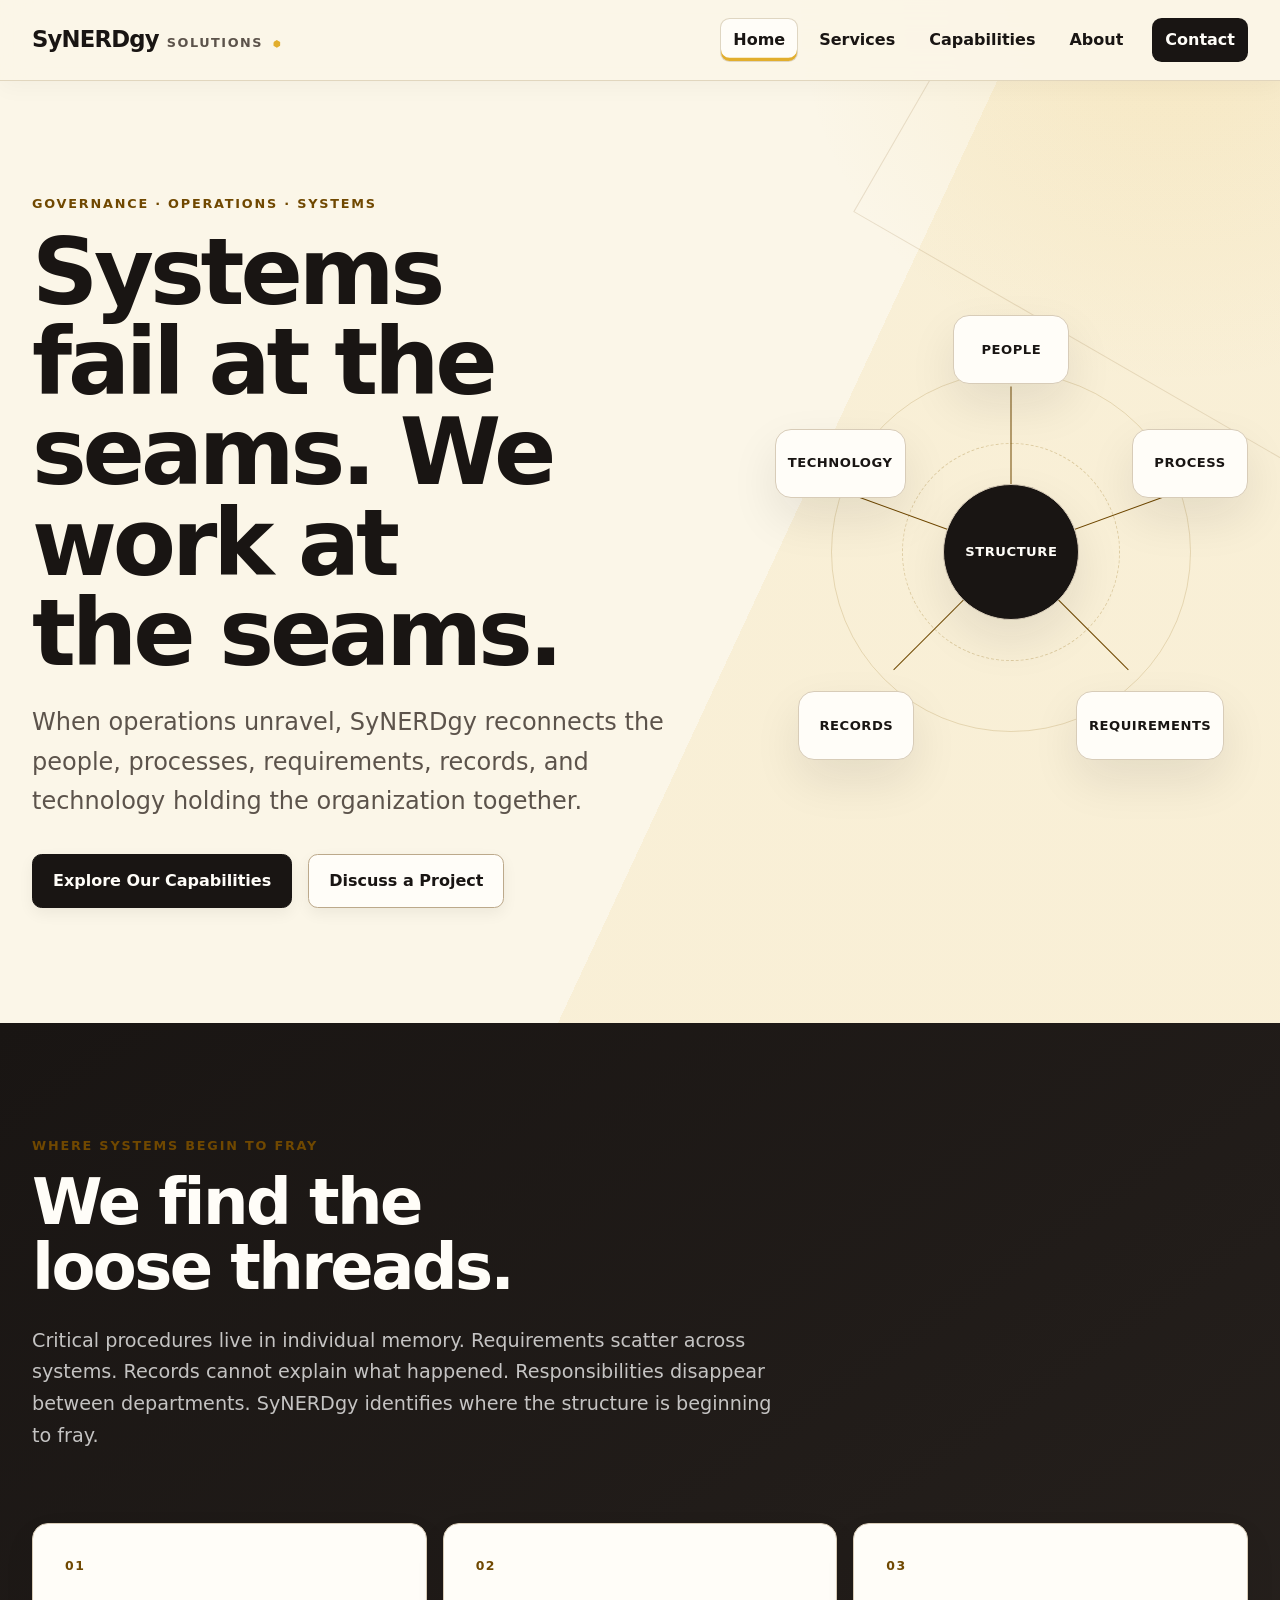
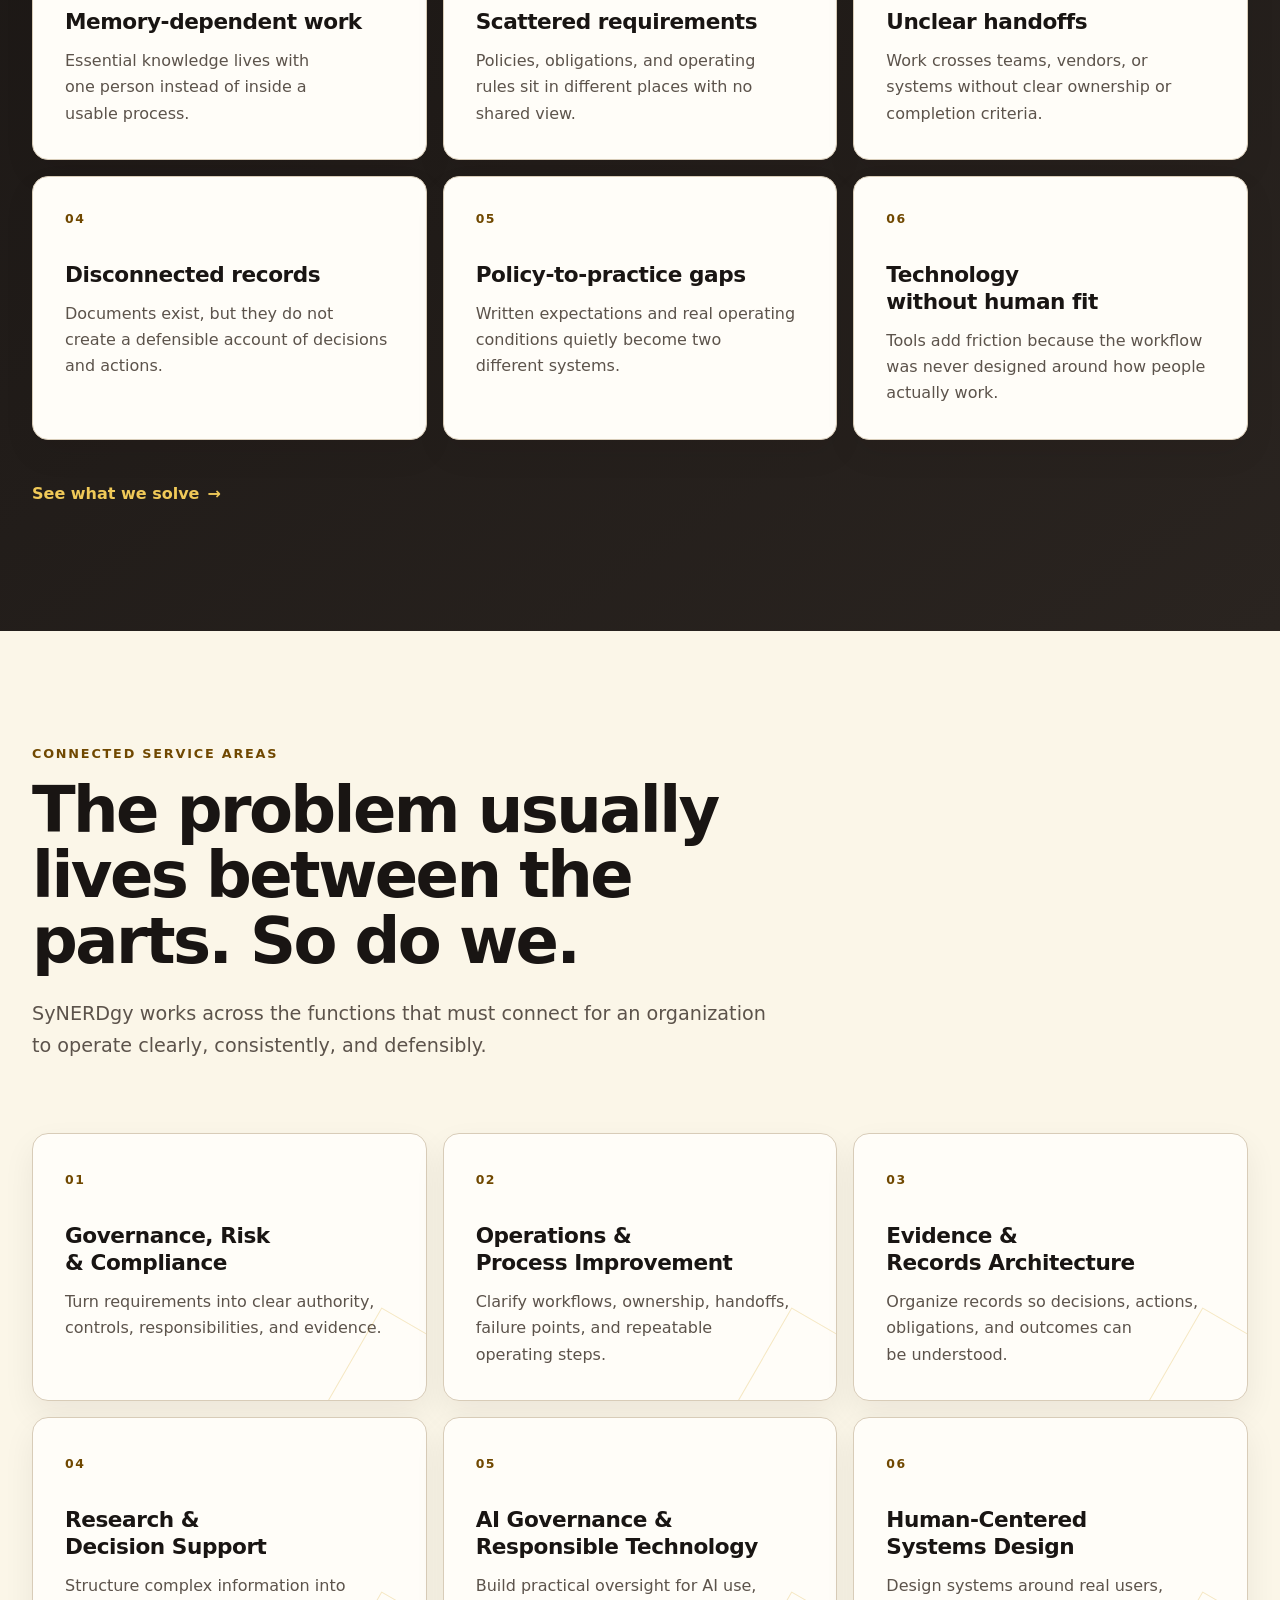
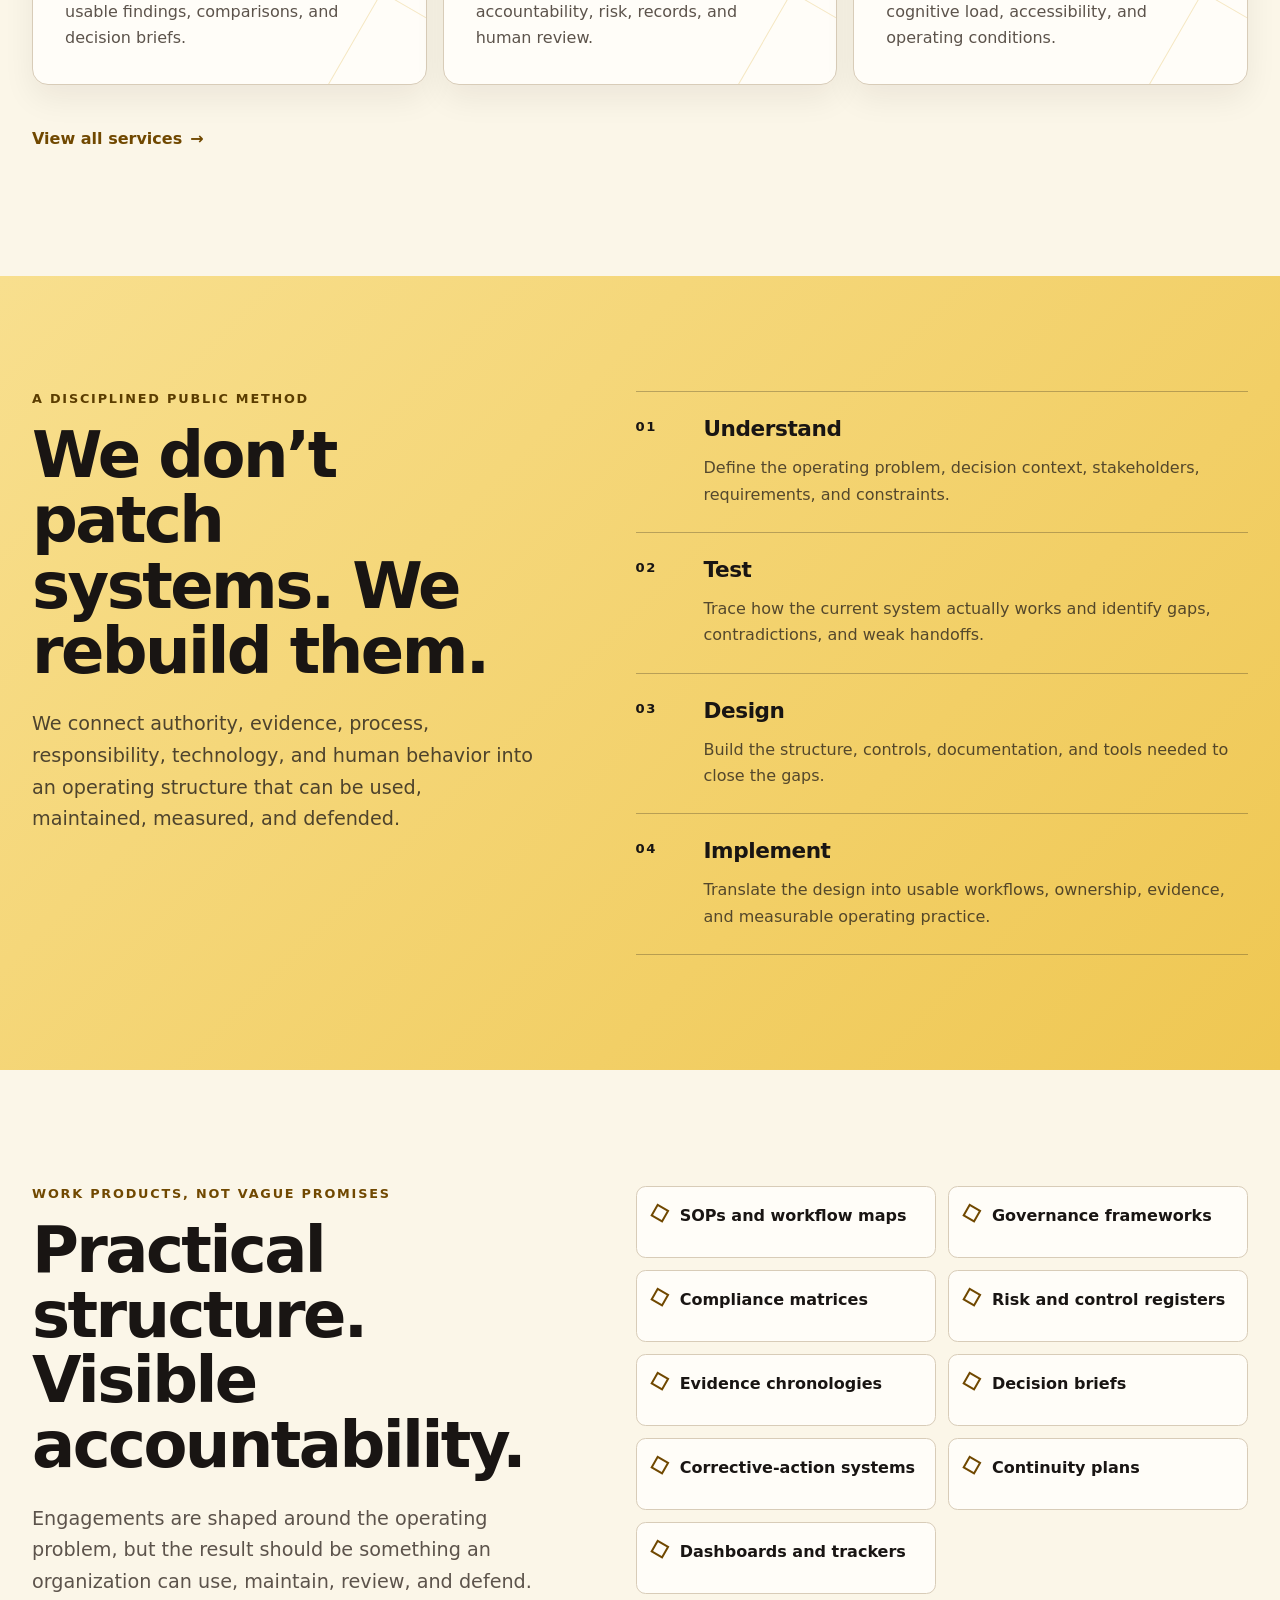
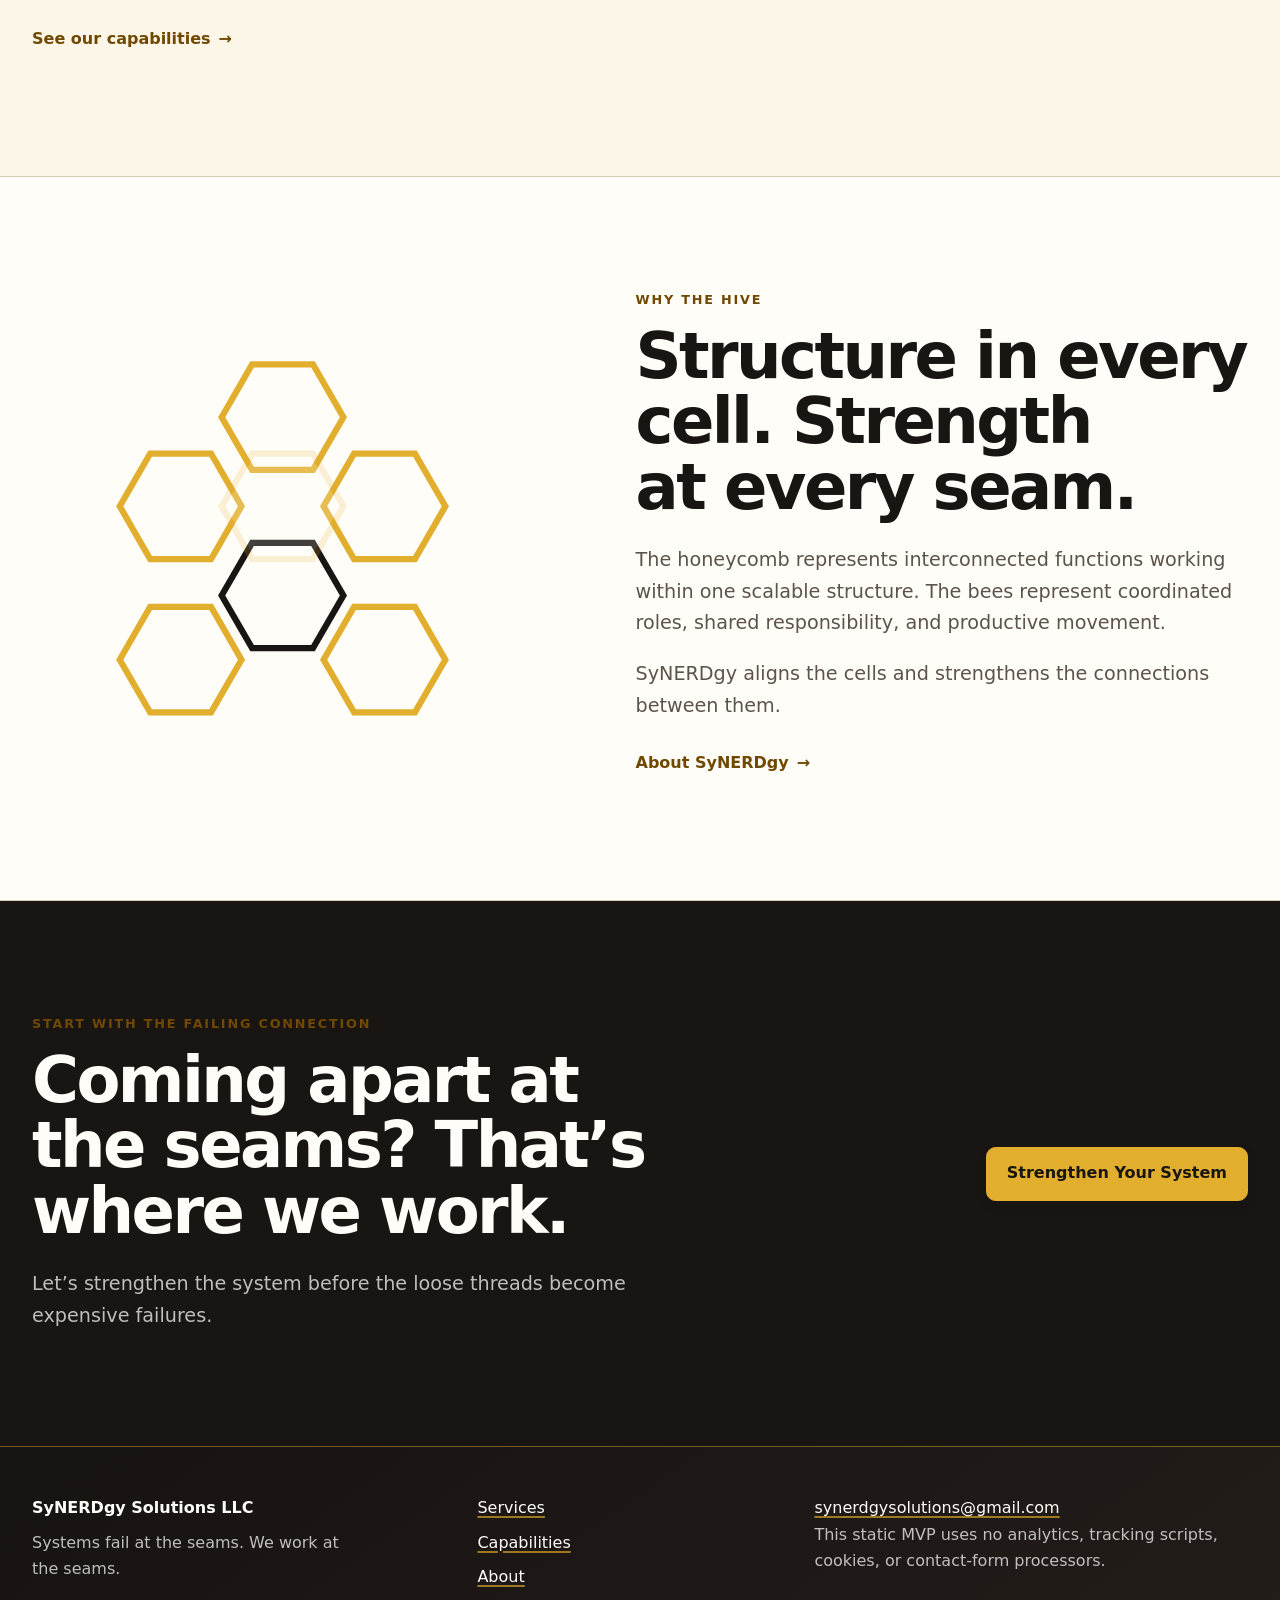
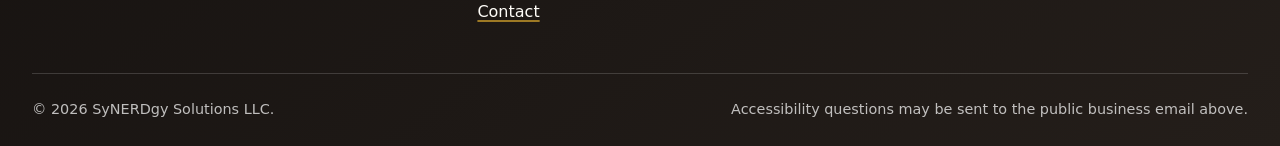
==== index.html @ 992aaa5e "feat: add domain-neutral site metadata" ====
<!doctype html>
<html lang="en">
<head>
  <meta charset="utf-8">
  <meta name="viewport" content="width=device-width, initial-scale=1">
  <meta name="description" content="SyNERDgy Solutions reconnects people, processes, requirements, records, and technology across fragmented operating systems.">
  <title>SyNERDgy Solutions | Systems Support at the Seams</title>
  <meta name="theme-color" content="#11100E">
  <meta name="color-scheme" content="light">
  <meta property="og:type" content="website">
  <meta property="og:site_name" content="SyNERDgy Solutions">
  <meta property="og:title" content="SyNERDgy Solutions | Systems Support at the Seams">
  <meta property="og:description" content="SyNERDgy Solutions reconnects people, processes, requirements, records, and technology across fragmented operating systems.">
  <meta property="og:locale" content="en_US">
  <meta name="twitter:title" content="SyNERDgy Solutions | Systems Support at the Seams">
  <meta name="twitter:description" content="SyNERDgy Solutions reconnects people, processes, requirements, records, and technology across fragmented operating systems.">
  <link rel="icon" href="/assets/images/favicon.svg" type="image/svg+xml">
  <link rel="icon" href="/assets/images/icon-192.png" sizes="192x192" type="image/png">
  <link rel="apple-touch-icon" href="/assets/images/apple-touch-icon.png">
  <link rel="manifest" href="/site.webmanifest">
  <!-- BEGIN SITE URL METADATA -->
  <!-- Run: python3 scripts/configure_site_url.py https://your-domain.example -->
  <!-- END SITE URL METADATA -->
  <script type="application/ld+json" id="organization-schema">
{
  "@context": "https://schema.org",
  "@graph": [
    {
      "@type": "Organization",
      "@id": "#organization",
      "name": "SyNERDgy Solutions",
      "legalName": "SyNERDgy Solutions LLC",
      "description": "A systems and operations consulting firm specializing in operational architecture, governance, workflow engineering, evidence and records, responsible technology, and implementation readiness.",
      "foundingDate": "2025-12-08",
      "email": "mailto:synerdgysolutions@gmail.com",
      "address": {
        "@type": "PostalAddress",
        "addressLocality": "Lexington",
        "addressRegion": "KY",
        "addressCountry": "US"
      },
      "areaServed": [
        {
          "@type": "State",
          "name": "Kentucky"
        },
        {
          "@type": "Country",
          "name": "United States"
        }
      ],
      "knowsAbout": [
        "Governance, risk and compliance",
        "Operations and process improvement",
        "Evidence and records architecture",
        "Research and decision support",
        "AI governance and responsible technology",
        "Human-centered systems design"
      ]
    },
    {
      "@type": "WebSite",
      "@id": "#website",
      "name": "SyNERDgy Solutions",
      "inLanguage": "en-US",
      "publisher": {
        "@id": "#organization"
      }
    }
  ]
}
  </script>
  <link rel="stylesheet" href="/assets/css/styles.css">
  <script src="/assets/js/main.js" defer></script>
</head>
<body>
  <a class="skip-link" href="#main-content">Skip to main content</a>

  <header class="site-header" data-site-header>
    <div class="site-header__inner container">
      <a class="brand" href="/" aria-label="SyNERDgy Solutions home">
        <span class="brand__name">SyNERDgy</span>
        <span class="brand__descriptor">Solutions</span>
      </a>

      <button class="nav-toggle" type="button" aria-expanded="false" aria-controls="primary-navigation" data-nav-toggle>
        <span class="nav-toggle__label">Menu</span>
        <span class="nav-toggle__icon" aria-hidden="true"></span>
      </button>

      <nav class="site-nav" id="primary-navigation" aria-label="Primary" data-site-nav>
        <ul class="site-nav__list">
          <li><a class="site-nav__link" href="/" aria-current="page">Home</a></li>
          <li><a class="site-nav__link" href="/services/">Services</a></li>
          <li><a class="site-nav__link" href="/capabilities/">Capabilities</a></li>
          <li><a class="site-nav__link" href="/about/">About</a></li>
          <li><a class="site-nav__link site-nav__link--contact" href="/contact/">Contact</a></li>
        </ul>
      </nav>
    </div>
  </header>

  <main id="main-content" tabindex="-1">
    <section class="home-hero section" aria-labelledby="home-hero-title">
      <div class="container home-hero__grid">
        <div class="home-hero__content">
          <p class="eyebrow">Governance · Operations · Systems</p>
          <h1 id="home-hero-title">Systems fail at the seams. We work at the seams.</h1>
          <p class="home-hero__lead">When operations unravel, SyNERDgy reconnects the people, processes, requirements, records, and technology holding the organization together.</p>
          <div class="button-row">
            <a class="button button--primary" href="/capabilities/">Explore Our Capabilities</a>
            <a class="button button--secondary" href="/contact/">Discuss a Project</a>
          </div>
        </div>

        <div class="systems-map" aria-hidden="true">
          <span class="systems-map__line systems-map__line--one"></span>
          <span class="systems-map__line systems-map__line--two"></span>
          <span class="systems-map__line systems-map__line--three"></span>
          <span class="systems-map__line systems-map__line--four"></span>
          <span class="systems-map__line systems-map__line--five"></span>
          <span class="systems-map__node systems-map__node--center">Structure</span>
          <span class="systems-map__node systems-map__node--people">People</span>
          <span class="systems-map__node systems-map__node--process">Process</span>
          <span class="systems-map__node systems-map__node--requirements">Requirements</span>
          <span class="systems-map__node systems-map__node--records">Records</span>
          <span class="systems-map__node systems-map__node--technology">Technology</span>
        </div>
      </div>
    </section>

    <section class="section section--ink" aria-labelledby="problem-title">
      <div class="container">
        <div class="section-heading section-heading--light">
          <p class="eyebrow eyebrow--light">Where systems begin to fray</p>
          <h2 id="problem-title">We find the loose threads.</h2>
          <p>Critical procedures live in individual memory. Requirements scatter across systems. Records cannot explain what happened. Responsibilities disappear between departments. SyNERDgy identifies where the structure is beginning to fray.</p>
        </div>

        <div class="problem-grid">
          <article class="problem-card">
            <p class="card-kicker">01</p>
            <h3>Memory-dependent work</h3>
            <p>Essential knowledge lives with one person instead of inside a usable process.</p>
          </article>
          <article class="problem-card">
            <p class="card-kicker">02</p>
            <h3>Scattered requirements</h3>
            <p>Policies, obligations, and operating rules sit in different places with no shared view.</p>
          </article>
          <article class="problem-card">
            <p class="card-kicker">03</p>
            <h3>Unclear handoffs</h3>
            <p>Work crosses teams, vendors, or systems without clear ownership or completion criteria.</p>
          </article>
          <article class="problem-card">
            <p class="card-kicker">04</p>
            <h3>Disconnected records</h3>
            <p>Documents exist, but they do not create a defensible account of decisions and actions.</p>
          </article>
          <article class="problem-card">
            <p class="card-kicker">05</p>
            <h3>Policy-to-practice gaps</h3>
            <p>Written expectations and real operating conditions quietly become two different systems.</p>
          </article>
          <article class="problem-card">
            <p class="card-kicker">06</p>
            <h3>Technology without human fit</h3>
            <p>Tools add friction because the workflow was never designed around how people actually work.</p>
          </article>
        </div>

        <a class="text-link text-link--light" href="/services/">See what we solve <span aria-hidden="true">→</span></a>
      </div>
    </section>

    <section class="section" aria-labelledby="services-title">
      <div class="container">
        <div class="section-heading">
          <p class="eyebrow">Connected service areas</p>
          <h2 id="services-title">The problem usually lives between the parts. So do we.</h2>
          <p>SyNERDgy works across the functions that must connect for an organization to operate clearly, consistently, and defensibly.</p>
        </div>

        <div class="service-grid">
          <article class="service-card">
            <span class="service-card__index" aria-hidden="true">01</span>
            <h3>Governance, Risk &amp; Compliance</h3>
            <p>Turn requirements into clear authority, controls, responsibilities, and evidence.</p>
          </article>
          <article class="service-card">
            <span class="service-card__index" aria-hidden="true">02</span>
            <h3>Operations &amp; Process Improvement</h3>
            <p>Clarify workflows, ownership, handoffs, failure points, and repeatable operating steps.</p>
          </article>
          <article class="service-card">
            <span class="service-card__index" aria-hidden="true">03</span>
            <h3>Evidence &amp; Records Architecture</h3>
            <p>Organize records so decisions, actions, obligations, and outcomes can be understood.</p>
          </article>
          <article class="service-card">
            <span class="service-card__index" aria-hidden="true">04</span>
            <h3>Research &amp; Decision Support</h3>
            <p>Structure complex information into usable findings, comparisons, and decision briefs.</p>
          </article>
          <article class="service-card">
            <span class="service-card__index" aria-hidden="true">05</span>
            <h3>AI Governance &amp; Responsible Technology</h3>
            <p>Build practical oversight for AI use, accountability, risk, records, and human review.</p>
          </article>
          <article class="service-card">
            <span class="service-card__index" aria-hidden="true">06</span>
            <h3>Human-Centered Systems Design</h3>
            <p>Design systems around real users, cognitive load, accessibility, and operating conditions.</p>
          </article>
        </div>

        <a class="text-link" href="/services/">View all services <span aria-hidden="true">→</span></a>
      </div>
    </section>

    <section class="section section--gold" aria-labelledby="method-title">
      <div class="container method-layout">
        <div class="section-heading">
          <p class="eyebrow">A disciplined public method</p>
          <h2 id="method-title">We don’t patch systems. We rebuild them.</h2>
          <p>We connect authority, evidence, process, responsibility, technology, and human behavior into an operating structure that can be used, maintained, measured, and defended.</p>
        </div>

        <ol class="method-steps">
          <li class="method-step">
            <span class="method-step__number">01</span>
            <div>
              <h3>Understand</h3>
              <p>Define the operating problem, decision context, stakeholders, requirements, and constraints.</p>
            </div>
          </li>
          <li class="method-step">
            <span class="method-step__number">02</span>
            <div>
              <h3>Test</h3>
              <p>Trace how the current system actually works and identify gaps, contradictions, and weak handoffs.</p>
            </div>
          </li>
          <li class="method-step">
            <span class="method-step__number">03</span>
            <div>
              <h3>Design</h3>
              <p>Build the structure, controls, documentation, and tools needed to close the gaps.</p>
            </div>
          </li>
          <li class="method-step">
            <span class="method-step__number">04</span>
            <div>
              <h3>Implement</h3>
              <p>Translate the design into usable workflows, ownership, evidence, and measurable operating practice.</p>
            </div>
          </li>
        </ol>
      </div>
    </section>

    <section class="section" aria-labelledby="deliverables-title">
      <div class="container deliverables-layout">
        <div class="section-heading">
          <p class="eyebrow">Work products, not vague promises</p>
          <h2 id="deliverables-title">Practical structure. Visible accountability.</h2>
          <p>Engagements are shaped around the operating problem, but the result should be something an organization can use, maintain, review, and defend.</p>
          <a class="text-link" href="/capabilities/">See our capabilities <span aria-hidden="true">→</span></a>
        </div>

        <ul class="deliverables-list">
          <li>SOPs and workflow maps</li>
          <li>Governance frameworks</li>
          <li>Compliance matrices</li>
          <li>Risk and control registers</li>
          <li>Evidence chronologies</li>
          <li>Decision briefs</li>
          <li>Corrective-action systems</li>
          <li>Continuity plans</li>
          <li>Dashboards and trackers</li>
        </ul>
      </div>
    </section>

    <section class="section section--surface" aria-labelledby="hive-title">
      <div class="container brand-story">
        <div class="hive-mark" aria-hidden="true">
          <span class="hive-mark__cell hive-mark__cell--one"></span>
          <span class="hive-mark__cell hive-mark__cell--two"></span>
          <span class="hive-mark__cell hive-mark__cell--three"></span>
          <span class="hive-mark__cell hive-mark__cell--four"></span>
          <span class="hive-mark__cell hive-mark__cell--five"></span>
          <span class="hive-mark__cell hive-mark__cell--six"></span>
          <span class="hive-mark__cell hive-mark__cell--seven"></span>
        </div>
        <div class="section-heading">
          <p class="eyebrow">Why the hive</p>
          <h2 id="hive-title">Structure in every cell. Strength at every seam.</h2>
          <p>The honeycomb represents interconnected functions working within one scalable structure. The bees represent coordinated roles, shared responsibility, and productive movement.</p>
          <p>SyNERDgy aligns the cells and strengthens the connections between them.</p>
          <a class="text-link" href="/about/">About SyNERDgy <span aria-hidden="true">→</span></a>
        </div>
      </div>
    </section>

    <section class="section final-cta" aria-labelledby="contact-title">
      <div class="container final-cta__inner">
        <div>
          <p class="eyebrow eyebrow--light">Start with the failing connection</p>
          <h2 id="contact-title">Coming apart at the seams? That’s where we work.</h2>
          <p>Let’s strengthen the system before the loose threads become expensive failures.</p>
        </div>
        <a class="button button--gold" href="/contact/">Strengthen Your System</a>
      </div>
    </section>
  </main>

  <footer class="site-footer">
    <div class="container site-footer__grid">
      <div>
        <p class="site-footer__brand">SyNERDgy Solutions LLC</p>
        <p class="site-footer__tagline">Systems fail at the seams. We work at the seams.</p>
      </div>
      <nav aria-label="Footer">
        <ul class="footer-nav">
          <li><a href="/services/">Services</a></li>
          <li><a href="/capabilities/">Capabilities</a></li>
          <li><a href="/about/">About</a></li>
          <li><a href="/contact/">Contact</a></li>
        </ul>
      </nav>
      <div class="site-footer__contact">
        <a href="mailto:synerdgysolutions@gmail.com">synerdgysolutions@gmail.com</a>
        <p>This static MVP uses no analytics, tracking scripts, cookies, or contact-form processors.</p>
      </div>
    </div>
    <div class="container site-footer__bottom">
      <p>&copy; <span data-current-year>2026</span> SyNERDgy Solutions LLC.</p>
      <p>Accessibility questions may be sent to the public business email above.</p>
    </div>
  </footer>
</body>
</html>
---- assets/css/styles.css ----
/* Core visual system for the SyNERDgy Solutions MVP. */

:root {
  color-scheme: light;

  /* Brand colors */
  --color-ink: #191513;
  --color-ink-soft: #2a2420;
  --color-cream: #fbf6e8;
  --color-cream-deep: #f3ead5;
  --color-gold: #e2ae2d;
  --color-gold-strong: #c98b00;
  --color-gold-dark: #704800;
  --color-gold-soft: #f8df8e;
  --color-surface: #fffdf8;
  --color-surface-muted: #f7f0e1;
  --color-muted: #5c534b;
  --color-border: #d8ccb8;
  --color-border-strong: #bca98b;
  --color-focus: #5b3700;
  --color-success: #24613a;
  --color-danger: #8f2d25;

  /* Typography */
  --font-sans: Inter, ui-sans-serif, system-ui, -apple-system, BlinkMacSystemFont, "Segoe UI", sans-serif;
  --font-size-xs: 0.8rem;
  --font-size-sm: 0.925rem;
  --font-size-base: 1rem;
  --font-size-md: 1.125rem;
  --font-size-lg: 1.375rem;
  --font-size-xl: 1.75rem;
  --font-size-2xl: clamp(2rem, 5vw, 3.75rem);
  --font-size-3xl: clamp(2.65rem, 7.8vw, 5.75rem);
  --line-height-tight: 1.02;
  --line-height-body: 1.65;

  /* Layout */
  --content-width: 76rem;
  --measure: 44rem;
  --section-space: clamp(4.5rem, 9vw, 8rem);
  --header-height: 5rem;

  /* Spacing */
  --space-1: 0.25rem;
  --space-2: 0.5rem;
  --space-3: 0.75rem;
  --space-4: 1rem;
  --space-5: 1.5rem;
  --space-6: 2rem;
  --space-7: 3rem;
  --space-8: 4.5rem;
  --space-9: 6rem;
  --space-10: 8rem;

  /* Shape and depth */
  --radius-xs: 0.35rem;
  --radius-sm: 0.6rem;
  --radius-md: 1rem;
  --radius-lg: 1.4rem;
  --radius-pill: 999px;
  --shadow-card: 0 0.85rem 2rem rgb(25 21 19 / 0.065);
  --shadow-soft: 0 1.25rem 3rem rgb(25 21 19 / 0.09);
  --shadow-lift: 0 1.5rem 3.5rem rgb(25 21 19 / 0.14);

  /* Interaction */
  --transition-fast: 160ms ease;
  --transition-standard: 240ms ease;
}

*,
*::before,
*::after {
  box-sizing: border-box;
}

html {
  scroll-behavior: smooth;
  scroll-padding-top: calc(var(--header-height) + 1rem);
  text-size-adjust: 100%;
}

body {
  margin: 0;
  min-height: 100vh;
  background:
    radial-gradient(circle at 92% 0%, rgb(226 174 45 / 0.12), transparent 24rem),
    var(--color-cream);
  color: var(--color-ink);
  font-family: var(--font-sans);
  font-size: var(--font-size-base);
  font-synthesis: none;
  line-height: var(--line-height-body);
  text-rendering: optimizeLegibility;
  -webkit-font-smoothing: antialiased;
}

img,
picture,
svg {
  display: block;
  max-width: 100%;
}

button,
a {
  font: inherit;
}

a {
  color: inherit;
  text-decoration-thickness: 0.1em;
  text-underline-offset: 0.2em;
}

a:hover {
  text-decoration-thickness: 0.15em;
}

:focus-visible {
  outline: 0.2rem solid var(--color-focus);
  outline-offset: 0.2rem;
}

h1,
h2,
h3,
p {
  margin-top: 0;
}

h1 {
  max-width: 17ch;
  margin-bottom: var(--space-5);
  font-size: var(--font-size-3xl);
  font-weight: 820;
  line-height: 0.98;
  letter-spacing: -0.045em;
}

.container {
  width: min(100% - 2rem, var(--content-width));
  margin-inline: auto;
}

.content-measure {
  max-width: var(--measure);
  margin-inline: auto;
}

.section {
  padding-block: var(--section-space);
}

.skip-link {
  position: fixed;
  top: var(--space-3);
  left: var(--space-3);
  z-index: 1000;
  padding: var(--space-3) var(--space-4);
  transform: translateY(-200%);
  border-radius: var(--radius-sm);
  background: var(--color-ink);
  color: var(--color-surface);
}

.skip-link:focus {
  transform: translateY(0);
}

.site-header {
  position: sticky;
  top: 0;
  z-index: 100;
  border-bottom: 1px solid rgb(112 72 0 / 0.18);
  background: rgb(251 246 232 / 0.92);
  box-shadow: 0 0.35rem 1.4rem rgb(25 21 19 / 0.035);
  backdrop-filter: blur(0.9rem);
}

.site-header__inner {
  display: flex;
  min-height: var(--header-height);
  align-items: center;
  justify-content: space-between;
  gap: var(--space-5);
}

.brand {
  display: inline-flex;
  align-items: baseline;
  gap: var(--space-2);
  text-decoration: none;
}

.brand__name {
  font-size: 1.35rem;
  font-weight: 800;
  letter-spacing: -0.035em;
}

.brand__descriptor {
  color: var(--color-muted);
  font-size: 0.82rem;
  font-weight: 700;
  letter-spacing: 0.12em;
  text-transform: uppercase;
}

.nav-toggle {
  display: none;
  min-width: 5.5rem;
  align-items: center;
  justify-content: center;
  gap: var(--space-3);
  padding: 0.7rem 0.9rem;
  border: 1px solid var(--color-ink);
  border-radius: var(--radius-sm);
  background: transparent;
  color: var(--color-ink);
  cursor: pointer;
}

.nav-toggle__icon,
.nav-toggle__icon::before,
.nav-toggle__icon::after {
  width: 1.25rem;
  height: 0.12rem;
  border-radius: 99px;
  background: currentColor;
}

.nav-toggle__icon {
  position: relative;
}

.nav-toggle__icon::before,
.nav-toggle__icon::after {
  position: absolute;
  left: 0;
  content: "";
}

.nav-toggle__icon::before {
  top: -0.4rem;
}

.nav-toggle__icon::after {
  top: 0.4rem;
}

.site-nav__list,
.footer-nav {
  display: flex;
  align-items: center;
  gap: var(--space-2);
  margin: 0;
  padding: 0;
  list-style: none;
}

.site-nav__link {
  display: inline-flex;
  min-height: 2.75rem;
  align-items: center;
  padding-inline: var(--space-3);
  border-radius: var(--radius-sm);
  font-weight: 700;
  text-decoration: none;
}

.site-nav__link:hover,
.site-nav__link[aria-current="page"] {
  background: var(--color-surface);
}

.site-nav__link[aria-current="page"] {
  box-shadow: inset 0 -0.2rem 0 var(--color-gold);
}

.site-nav__link--contact {
  margin-left: var(--space-2);
  background: var(--color-ink);
  color: var(--color-surface);
}

.site-nav__link--contact:hover,
.site-nav__link--contact[aria-current="page"] {
  background: var(--color-gold-dark);
  color: var(--color-surface);
}

.page-intro {
  min-height: 62vh;
  display: grid;
  align-items: center;
}

.eyebrow {
  margin-bottom: var(--space-4);
  color: var(--color-gold-dark);
  font-size: 0.8rem;
  font-weight: 800;
  letter-spacing: 0.14em;
  text-transform: uppercase;
}

.page-intro__lead {
  max-width: 58ch;
  margin-bottom: var(--space-6);
  color: var(--color-muted);
  font-size: clamp(1.15rem, 2.5vw, 1.45rem);
}

.shell-note {
  padding: var(--space-5);
  border: 1px solid var(--color-border);
  border-left: 0.35rem solid var(--color-gold);
  border-radius: var(--radius-md);
  background: var(--color-surface);
  box-shadow: var(--shadow-soft);
}

.shell-note p {
  margin: 0;
}

.button-row {
  display: flex;
  flex-wrap: wrap;
  gap: var(--space-4);
}

.button {
  display: inline-flex;
  min-height: 3rem;
  align-items: center;
  justify-content: center;
  padding: 0.75rem 1.1rem;
  border: 1px solid var(--color-ink);
  border-radius: var(--radius-sm);
  font-weight: 800;
  text-decoration: none;
}

.button--primary {
  background: var(--color-ink);
  color: var(--color-surface);
}

.button--secondary {
  background: transparent;
}

.site-footer {
  border-top: 1px solid var(--color-border);
  background: var(--color-ink);
  color: var(--color-surface);
}

.site-footer__grid {
  display: grid;
  grid-template-columns: 1.1fr 0.8fr 1.2fr;
  gap: var(--space-7);
  padding-block: var(--space-7);
}

.site-footer__brand {
  margin-bottom: var(--space-2);
  font-weight: 800;
}

.site-footer__tagline,
.site-footer__contact p {
  color: rgb(255 255 255 / 0.72);
}

.footer-nav {
  align-items: flex-start;
  flex-direction: column;
}

.site-footer__bottom {
  display: flex;
  justify-content: space-between;
  gap: var(--space-5);
  padding-block: var(--space-5);
  border-top: 1px solid rgb(255 255 255 / 0.16);
  color: rgb(255 255 255 / 0.72);
  font-size: 0.9rem;
}

.site-footer__bottom p {
  margin: 0;
}

@media (max-width: 52rem) {
  .site-header__inner {
    flex-wrap: wrap;
  }

  html:not(.js) .site-nav {
    flex-basis: 100%;
    padding-bottom: var(--space-4);
  }

  .js .nav-toggle {
    display: inline-flex;
  }

  .js .site-nav {
    position: absolute;
    top: calc(100% + 1px);
    right: 0;
    left: 0;
    display: none;
    padding: var(--space-4) 1rem var(--space-5);
    border-bottom: 1px solid var(--color-border);
    background: var(--color-cream);
  }

  .js .site-nav[data-open="true"] {
    display: block;
  }

  .site-nav__list {
    align-items: stretch;
    flex-direction: column;
  }

  .site-nav__link,
  .site-nav__link--contact {
    width: 100%;
    margin-left: 0;
    justify-content: center;
  }

  .site-footer__grid {
    grid-template-columns: 1fr;
  }

  .site-footer__bottom {
    align-items: flex-start;
    flex-direction: column;
  }
}

@media (prefers-reduced-motion: reduce) {
  *,
  *::before,
  *::after {
    scroll-behavior: auto !important;
    transition-duration: 0.01ms !important;
    animation-duration: 0.01ms !important;
    animation-iteration-count: 1 !important;
  }
}

@media print {
  .site-header,
  .site-footer,
  .skip-link,
  .shell-note {
    display: none;
  }

  body {
    background: #fff;
    color: #000;
  }
}

/* Phase Three: full homepage narrative and component system. */

h2 {
  max-width: 20ch;
  margin-bottom: var(--space-5);
  font-size: clamp(2rem, 5vw, 4rem);
  line-height: 1.02;
  letter-spacing: -0.04em;
}

h3 {
  margin-bottom: var(--space-3);
  font-size: clamp(1.15rem, 2vw, 1.35rem);
  line-height: 1.25;
  letter-spacing: -0.02em;
}

.section--ink {
  background: var(--color-ink);
  color: var(--color-surface);
}

.section--gold {
  background: #f0c958;
}

.section--surface {
  border-block: 1px solid var(--color-border);
  background: var(--color-surface);
}

.section-heading {
  max-width: 48rem;
  margin-bottom: clamp(2.5rem, 7vw, 4.5rem);
}

.section-heading > :last-child {
  margin-bottom: 0;
}

.section-heading > p:not(.eyebrow) {
  max-width: 62ch;
  color: var(--color-muted);
  font-size: clamp(1.05rem, 2vw, 1.2rem);
}

.section-heading--light > p:not(.eyebrow) {
  color: rgb(255 255 255 / 0.74);
}

.eyebrow--light {
  color: #f0c958;
}

.home-hero {
  display: grid;
  min-height: calc(100vh - 5rem);
  align-items: center;
  overflow: hidden;
}

.home-hero__grid {
  display: grid;
  grid-template-columns: minmax(0, 1.15fr) minmax(20rem, 0.85fr);
  align-items: center;
  gap: clamp(3rem, 8vw, 7rem);
}

.home-hero__content {
  position: relative;
  z-index: 2;
}

.home-hero h1 {
  max-width: 13ch;
}

.home-hero__lead {
  max-width: 59ch;
  margin-bottom: var(--space-6);
  color: var(--color-muted);
  font-size: clamp(1.15rem, 2.3vw, 1.5rem);
}

.button {
  transition: transform 160ms ease, background-color 160ms ease, color 160ms ease;
}

.button:hover {
  transform: translateY(-0.12rem);
}

.button--primary:hover {
  background: var(--color-gold-dark);
}

.button--secondary:hover {
  background: var(--color-surface);
}

.button--gold {
  border-color: #f0c958;
  background: #f0c958;
  color: var(--color-ink);
}

.button--gold:hover {
  border-color: var(--color-surface);
  background: var(--color-surface);
}

.systems-map {
  position: relative;
  width: min(100%, 31rem);
  aspect-ratio: 1;
  margin-inline: auto;
}

.systems-map::before {
  position: absolute;
  inset: 12%;
  border: 1px solid rgb(138 98 0 / 0.18);
  border-radius: 50%;
  content: "";
}

.systems-map::after {
  position: absolute;
  inset: 27%;
  border: 1px dashed rgb(138 98 0 / 0.25);
  border-radius: 50%;
  content: "";
}

.systems-map__node {
  position: absolute;
  z-index: 2;
  display: grid;
  min-width: 7.25rem;
  min-height: 4.3rem;
  place-items: center;
  padding: var(--space-3);
  border: 1px solid var(--color-border);
  border-radius: var(--radius-md);
  background: var(--color-surface);
  box-shadow: var(--shadow-soft);
  font-size: 0.82rem;
  font-weight: 800;
  letter-spacing: 0.04em;
  text-align: center;
  text-transform: uppercase;
}

.systems-map__node--center {
  top: 50%;
  left: 50%;
  min-width: 8.5rem;
  min-height: 8.5rem;
  transform: translate(-50%, -50%);
  border-radius: 50%;
  background: var(--color-ink);
  color: var(--color-surface);
}

.systems-map__node--people {
  top: 0;
  left: 50%;
  transform: translateX(-50%);
}

.systems-map__node--process {
  top: 24%;
  right: 0;
}

.systems-map__node--requirements {
  right: 5%;
  bottom: 6%;
}

.systems-map__node--records {
  bottom: 6%;
  left: 5%;
}

.systems-map__node--technology {
  top: 24%;
  left: 0;
}

.systems-map__line {
  position: absolute;
  z-index: 1;
  top: 50%;
  left: 50%;
  width: 35%;
  height: 1px;
  transform-origin: left center;
  background: var(--color-gold-dark);
}

.systems-map__line--one {
  transform: rotate(-90deg);
}

.systems-map__line--two {
  transform: rotate(-20deg);
}

.systems-map__line--three {
  transform: rotate(45deg);
}

.systems-map__line--four {
  transform: rotate(135deg);
}

.systems-map__line--five {
  transform: rotate(200deg);
}

.problem-grid,
.service-grid {
  display: grid;
  grid-template-columns: repeat(3, minmax(0, 1fr));
  gap: var(--space-4);
  margin-bottom: var(--space-6);
}

.problem-card,
.service-card {
  min-height: 100%;
  padding: clamp(1.4rem, 3vw, 2rem);
  border-radius: var(--radius-md);
}

.problem-card {
  border: 1px solid rgb(255 255 255 / 0.18);
  background: rgb(255 255 255 / 0.055);
}

.problem-card p:last-child {
  margin-bottom: 0;
  color: rgb(255 255 255 / 0.72);
}

.card-kicker {
  margin-bottom: var(--space-6);
  color: #f0c958;
  font-size: 0.78rem;
  font-weight: 800;
  letter-spacing: 0.12em;
}

.service-card {
  position: relative;
  overflow: hidden;
  border: 1px solid var(--color-border);
  background: var(--color-surface);
  box-shadow: 0 0.65rem 1.8rem rgb(31 26 23 / 0.055);
}

.service-card::after {
  position: absolute;
  right: -2rem;
  bottom: -2.5rem;
  width: 7rem;
  aspect-ratio: 1;
  transform: rotate(30deg);
  border: 1px solid rgb(214 162 30 / 0.25);
  content: "";
}

.service-card__index {
  display: inline-block;
  margin-bottom: var(--space-6);
  color: var(--color-gold-dark);
  font-size: 0.78rem;
  font-weight: 800;
  letter-spacing: 0.12em;
}

.service-card p {
  margin-bottom: 0;
  color: var(--color-muted);
}

.text-link {
  display: inline-flex;
  align-items: center;
  gap: var(--space-2);
  color: var(--color-gold-dark);
  font-weight: 800;
  text-decoration: none;
}

.text-link:hover {
  text-decoration: underline;
}

.text-link--light {
  color: #f0c958;
}

.method-layout,
.deliverables-layout,
.brand-story,
.final-cta__inner {
  display: grid;
  grid-template-columns: minmax(0, 0.9fr) minmax(0, 1.1fr);
  align-items: start;
  gap: clamp(3rem, 8vw, 7rem);
}

.method-layout .section-heading,
.deliverables-layout .section-heading,
.brand-story .section-heading {
  margin-bottom: 0;
}

.section--gold .eyebrow {
  color: #5b3d00;
}

.section--gold .section-heading > p:not(.eyebrow) {
  color: rgb(31 26 23 / 0.78);
}

.method-steps {
  margin: 0;
  padding: 0;
  list-style: none;
}

.method-step {
  display: grid;
  grid-template-columns: 3.25rem 1fr;
  gap: var(--space-4);
  padding-block: var(--space-5);
  border-top: 1px solid rgb(31 26 23 / 0.28);
}

.method-step:last-child {
  border-bottom: 1px solid rgb(31 26 23 / 0.28);
}

.method-step__number {
  font-size: 0.82rem;
  font-weight: 900;
  letter-spacing: 0.12em;
}

.method-step p {
  margin-bottom: 0;
  color: rgb(31 26 23 / 0.75);
}

.deliverables-list {
  display: grid;
  grid-template-columns: repeat(2, minmax(0, 1fr));
  gap: var(--space-3);
  margin: 0;
  padding: 0;
  list-style: none;
}

.deliverables-list li {
  position: relative;
  min-height: 4.5rem;
  padding: 1rem 1rem 1rem 2.7rem;
  border: 1px solid var(--color-border);
  border-radius: var(--radius-sm);
  background: var(--color-surface);
  font-weight: 750;
}

.deliverables-list li::before {
  position: absolute;
  top: 1.2rem;
  left: 1rem;
  width: 0.85rem;
  aspect-ratio: 1;
  transform: rotate(30deg);
  border: 0.16rem solid var(--color-gold-dark);
  content: "";
}

.brand-story {
  align-items: center;
}

.hive-mark {
  position: relative;
  width: min(100%, 26rem);
  aspect-ratio: 1.12;
  margin-inline: auto;
}

.hive-mark__cell {
  position: absolute;
  width: 31%;
  aspect-ratio: 1;
  background: var(--color-gold);
  clip-path: polygon(25% 6.7%, 75% 6.7%, 100% 50%, 75% 93.3%, 25% 93.3%, 0 50%);
}

.hive-mark__cell::after {
  position: absolute;
  inset: 0.45rem;
  background: var(--color-surface);
  clip-path: inherit;
  content: "";
}

.hive-mark__cell--one {
  top: 0;
  left: 34.5%;
}

.hive-mark__cell--two {
  top: 24%;
  left: 10%;
}

.hive-mark__cell--three {
  top: 24%;
  right: 10%;
}

.hive-mark__cell--four {
  top: 48%;
  left: 34.5%;
  background: var(--color-ink);
}

.hive-mark__cell--five {
  bottom: 0;
  left: 10%;
}

.hive-mark__cell--six {
  right: 10%;
  bottom: 0;
}

.hive-mark__cell--seven {
  top: 24%;
  left: 34.5%;
  opacity: 0.18;
}

.final-cta {
  background: var(--color-ink);
  color: var(--color-surface);
}

.final-cta__inner {
  grid-template-columns: minmax(0, 1fr) auto;
  align-items: center;
}

.final-cta h2 {
  max-width: 18ch;
}

.final-cta p:not(.eyebrow) {
  max-width: 56ch;
  margin-bottom: 0;
  color: rgb(255 255 255 / 0.72);
  font-size: clamp(1.05rem, 2vw, 1.2rem);
}

@media (max-width: 64rem) {
  .home-hero__grid {
    grid-template-columns: 1fr;
  }

  .systems-map {
    width: min(100%, 26rem);
  }

  .problem-grid,
  .service-grid {
    grid-template-columns: repeat(2, minmax(0, 1fr));
  }
}

@media (max-width: 52rem) {
  .home-hero {
    min-height: auto;
  }

  .home-hero__grid,
  .method-layout,
  .deliverables-layout,
  .brand-story,
  .final-cta__inner {
    grid-template-columns: 1fr;
  }

  .systems-map {
    display: none;
  }

  .final-cta__inner {
    justify-items: start;
  }
}

@media (max-width: 38rem) {
  .problem-grid,
  .service-grid,
  .deliverables-list {
    grid-template-columns: 1fr;
  }

  .home-hero h1 {
    font-size: clamp(2.45rem, 13vw, 4rem);
  }

  .button-row,
  .button {
    width: 100%;
  }
}

@media print {
  .systems-map,
  .hive-mark,
  .final-cta .button {
    display: none;
  }

  .section--ink,
  .section--gold,
  .final-cta {
    background: #fff;
    color: #000;
  }
}

/* Phase Four: supporting pages. */

.page-intro--split {
  min-height: auto;
  padding-block: clamp(4.5rem, 10vw, 8rem);
}

.page-intro__grid {
  display: grid;
  grid-template-columns: minmax(0, 1.2fr) minmax(18rem, 0.8fr);
  align-items: center;
  gap: clamp(3rem, 8vw, 7rem);
}

.page-index,
.capability-summary,
.about-profile-card {
  padding: clamp(1.5rem, 4vw, 2.25rem);
  border: 1px solid var(--color-border);
  border-radius: var(--radius-md);
  background: var(--color-surface);
  box-shadow: var(--shadow-soft);
}

.page-index__label,
.capability-summary__label,
.about-profile-card__label {
  margin-bottom: var(--space-5);
  color: var(--color-gold-dark);
  font-size: 0.78rem;
  font-weight: 800;
  letter-spacing: 0.12em;
  text-transform: uppercase;
}

.page-index__list {
  margin: 0;
  padding: 0;
  list-style: none;
  counter-reset: service-index;
}

.page-index__list li {
  counter-increment: service-index;
}

.page-index__list a {
  display: grid;
  grid-template-columns: 2.2rem 1fr;
  gap: var(--space-3);
  padding-block: 0.8rem;
  border-top: 1px solid var(--color-border);
  font-weight: 750;
  line-height: 1.35;
  text-decoration: none;
}

.page-index__list a::before {
  color: var(--color-gold-dark);
  content: counter(service-index, decimal-leading-zero);
  font-size: 0.76rem;
  letter-spacing: 0.08em;
}

.page-index__list a:hover {
  color: var(--color-gold-dark);
}

.service-framing,
.about-purpose {
  display: grid;
  grid-template-columns: minmax(0, 1.15fr) minmax(18rem, 0.85fr);
  align-items: start;
  gap: clamp(3rem, 8vw, 7rem);
}

.service-framing .section-heading,
.about-purpose .section-heading {
  margin-bottom: 0;
}

.service-framing__copy,
.about-purpose__copy {
  padding-top: 2.2rem;
  color: rgb(255 255 255 / 0.76);
  font-size: clamp(1.05rem, 2vw, 1.22rem);
}

.service-framing__copy > :last-child,
.about-purpose__copy > :last-child {
  margin-bottom: 0;
}

.service-detail-section {
  scroll-margin-top: 6rem;
}

.service-detail {
  display: grid;
  grid-template-columns: minmax(0, 0.85fr) minmax(0, 1.15fr);
  align-items: start;
  gap: clamp(3rem, 8vw, 7rem);
}

.service-detail--reverse .service-detail__intro {
  order: 2;
}

.service-detail--reverse .service-detail__panels {
  order: 1;
}

.service-detail__intro h2 {
  max-width: 15ch;
  font-size: clamp(2.25rem, 5vw, 4.3rem);
}

.service-detail__intro > p:not(.eyebrow, .service-number, .scope-note) {
  color: var(--color-muted);
  font-size: clamp(1.05rem, 2vw, 1.2rem);
}

.service-number {
  margin-bottom: var(--space-6);
  color: var(--color-gold-dark);
  font-size: 0.8rem;
  font-weight: 850;
  letter-spacing: 0.14em;
}

.service-detail__panels {
  display: grid;
  gap: var(--space-4);
}

.detail-panel,
.human-system-panel,
.boundaries-panel {
  padding: clamp(1.5rem, 4vw, 2.2rem);
  border: 1px solid var(--color-border);
  border-radius: var(--radius-md);
  background: var(--color-surface);
  box-shadow: 0 0.7rem 1.8rem rgb(31 26 23 / 0.045);
}

.detail-panel--accent {
  border-color: rgb(214 162 30 / 0.55);
  background: #fff4cf;
}

.detail-panel h3,
.human-system-panel h3 {
  margin-bottom: var(--space-5);
}

.check-list,
.compact-list {
  margin: 0;
  padding: 0;
  list-style: none;
}

.check-list li,
.compact-list li {
  position: relative;
  padding-block: 0.55rem;
  padding-left: 1.6rem;
  border-top: 1px solid rgb(31 26 23 / 0.1);
}

.check-list li::before,
.compact-list li::before {
  position: absolute;
  top: 0.67rem;
  left: 0;
  color: var(--color-gold-dark);
  content: "◆";
  font-size: 0.58rem;
}

.scope-note,
.proof-boundary {
  margin-top: var(--space-6);
  padding: var(--space-4) var(--space-5);
  border-left: 0.28rem solid var(--color-gold);
  background: rgb(214 162 30 / 0.1);
  font-size: 0.94rem;
}

.engagement-layout,
.contracting-layout,
.capability-delivery,
.human-system-layout,
.boundaries-layout {
  display: grid;
  grid-template-columns: minmax(0, 0.9fr) minmax(0, 1.1fr);
  align-items: start;
  gap: clamp(3rem, 8vw, 7rem);
}

.engagement-layout .section-heading,
.contracting-layout .section-heading,
.capability-delivery .section-heading,
.human-system-layout .section-heading,
.boundaries-layout .section-heading {
  margin-bottom: 0;
}

.engagement-options,
.engagement-card-grid {
  display: grid;
  gap: var(--space-4);
}

.engagement-options article,
.engagement-card-grid article {
  padding: var(--space-5);
  border: 1px solid rgb(31 26 23 / 0.24);
  border-radius: var(--radius-md);
  background: rgb(255 255 255 / 0.3);
}

.engagement-options article p,
.engagement-card-grid article p {
  margin-bottom: 0;
}

.mini-facts,
.contracting-facts {
  margin: 0;
}

.mini-facts > div {
  display: grid;
  grid-template-columns: 7.5rem 1fr;
  gap: var(--space-4);
  padding-block: 0.8rem;
  border-top: 1px solid var(--color-border);
}

.mini-facts dt,
.contracting-facts dt {
  color: var(--color-muted);
  font-size: 0.82rem;
  font-weight: 800;
  letter-spacing: 0.06em;
  text-transform: uppercase;
}

.mini-facts dd,
.contracting-facts dd {
  margin: 0;
  font-weight: 750;
}

.capability-grid {
  display: grid;
  grid-template-columns: repeat(3, minmax(0, 1fr));
  gap: var(--space-4);
}

.capability-card {
  padding: clamp(1.4rem, 3vw, 2rem);
  border: 1px solid rgb(255 255 255 / 0.17);
  border-radius: var(--radius-md);
  background: rgb(255 255 255 / 0.055);
}

.capability-card > span,
.principles-grid article > span {
  display: inline-block;
  margin-bottom: var(--space-6);
  color: #f0c958;
  font-size: 0.78rem;
  font-weight: 850;
  letter-spacing: 0.12em;
}

.capability-card p {
  margin-bottom: 0;
  color: rgb(255 255 255 / 0.72);
}

.delivery-track {
  margin: 0;
  padding: 0;
  list-style: none;
}

.delivery-track li {
  display: grid;
  grid-template-columns: 7rem 1fr;
  gap: var(--space-4);
  padding-block: var(--space-5);
  border-top: 1px solid var(--color-border);
}

.delivery-track strong {
  color: var(--color-gold-dark);
}

.delivery-track span {
  color: var(--color-muted);
}

.work-product-groups {
  display: grid;
  grid-template-columns: repeat(2, minmax(0, 1fr));
  gap: var(--space-4);
}

.work-product-groups article {
  padding: var(--space-5);
  border: 1px solid var(--color-border);
  border-radius: var(--radius-md);
  background: var(--color-cream);
}

.governance-hive-section {
  overflow: hidden;
  background: linear-gradient(135deg, #fff9ec 0%, #f4e5b5 100%);
}

.governance-hive-layout {
  display: grid;
  grid-template-columns: minmax(20rem, 0.9fr) minmax(0, 1.1fr);
  align-items: center;
  gap: clamp(3rem, 8vw, 7rem);
}

.governance-hive-layout .section-heading {
  margin-bottom: 0;
}

.governance-hive-visual {
  position: relative;
}

.governance-hive-visual::before,
.governance-hive-visual::after {
  position: absolute;
  width: 10rem;
  aspect-ratio: 1;
  transform: rotate(30deg);
  border: 1px solid rgb(138 98 0 / 0.22);
  content: "";
}

.governance-hive-visual::before {
  top: -3rem;
  left: -3rem;
}

.governance-hive-visual::after {
  right: -2rem;
  bottom: -3rem;
}

.hive-dashboard {
  position: relative;
  z-index: 1;
  padding: var(--space-5);
  border: 1px solid rgb(31 26 23 / 0.2);
  border-radius: 1.2rem;
  background: var(--color-ink);
  box-shadow: 0 2rem 4rem rgb(31 26 23 / 0.2);
  color: var(--color-surface);
}

.hive-dashboard__top,
.hive-dashboard__score {
  display: flex;
  align-items: center;
  justify-content: space-between;
  gap: var(--space-4);
}

.hive-dashboard__top {
  padding-bottom: var(--space-4);
  border-bottom: 1px solid rgb(255 255 255 / 0.16);
  font-weight: 850;
}

.status-dot {
  color: #f0c958;
  font-size: 0.7rem;
  letter-spacing: 0.08em;
  text-align: right;
  text-transform: uppercase;
}

.hive-dashboard__score {
  margin-block: var(--space-5);
  padding: var(--space-5);
  border-radius: var(--radius-md);
  background: #f0c958;
  color: var(--color-ink);
}

.hive-dashboard__score strong {
  font-size: 1.45rem;
}

.hive-dashboard__modules {
  display: grid;
  grid-template-columns: repeat(2, minmax(0, 1fr));
  gap: var(--space-3);
}

.hive-dashboard__modules span {
  padding: var(--space-3);
  border: 1px solid rgb(255 255 255 / 0.14);
  border-radius: var(--radius-sm);
  background: rgb(255 255 255 / 0.055);
  font-size: 0.82rem;
}

.proof-boundary {
  margin-bottom: 0;
}

.proof-boundary p {
  margin: var(--space-2) 0 0;
}

.contracting-facts {
  display: grid;
  grid-template-columns: repeat(2, minmax(0, 1fr));
  gap: 1px;
  overflow: hidden;
  border: 1px solid rgb(31 26 23 / 0.26);
  border-radius: var(--radius-md);
  background: rgb(31 26 23 / 0.24);
}

.contracting-facts > div {
  min-width: 0;
  padding: var(--space-5);
  background: #f7d77e;
}

.contracting-facts dd {
  overflow-wrap: anywhere;
}

.engagement-card-grid {
  grid-template-columns: repeat(4, minmax(0, 1fr));
}

.engagement-card-grid article {
  border-color: var(--color-border);
  background: var(--color-surface);
  box-shadow: 0 0.7rem 1.8rem rgb(31 26 23 / 0.045);
}

.capability-statement-callout {
  display: grid;
  grid-template-columns: minmax(0, 1fr) auto;
  align-items: center;
  gap: clamp(2rem, 7vw, 5rem);
}

.capability-statement-callout h2 {
  max-width: 22ch;
  font-size: clamp(2rem, 4vw, 3.3rem);
}

.about-profile-card > p:not(.about-profile-card__label) {
  margin: 0;
  padding-block: 0.75rem;
  border-top: 1px solid var(--color-border);
  font-weight: 750;
}

.about-hive-story {
  align-items: center;
}

.principles-grid {
  display: grid;
  grid-template-columns: repeat(3, minmax(0, 1fr));
  gap: var(--space-4);
}

.principles-grid article {
  padding: clamp(1.4rem, 3vw, 2rem);
  border: 1px solid var(--color-border);
  border-radius: var(--radius-md);
  background: var(--color-surface);
  box-shadow: 0 0.7rem 1.8rem rgb(31 26 23 / 0.045);
}

.principles-grid article > span {
  color: var(--color-gold-dark);
}

.principles-grid article p {
  margin-bottom: 0;
  color: var(--color-muted);
}

.leadership-grid {
  display: grid;
  grid-template-columns: repeat(2, minmax(0, 1fr));
  gap: var(--space-5);
}

.leadership-card {
  padding: clamp(1.5rem, 4vw, 2.4rem);
  border: 1px solid rgb(31 26 23 / 0.25);
  border-radius: var(--radius-md);
  background: rgb(255 255 255 / 0.3);
}

.leadership-card__role {
  margin-bottom: var(--space-5);
  color: #4a3000;
  font-size: 0.78rem;
  font-weight: 850;
  letter-spacing: 0.1em;
  text-transform: uppercase;
}

.leadership-card p:last-child,
.boundaries-panel p:last-child {
  margin-bottom: 0;
}

.human-system-panel,
.boundaries-panel {
  background: var(--color-surface);
}

@media (max-width: 68rem) {
  .capability-grid,
  .principles-grid {
    grid-template-columns: repeat(2, minmax(0, 1fr));
  }

  .engagement-card-grid {
    grid-template-columns: repeat(2, minmax(0, 1fr));
  }
}

@media (max-width: 52rem) {
  .page-intro__grid,
  .service-framing,
  .about-purpose,
  .service-detail,
  .engagement-layout,
  .contracting-layout,
  .capability-delivery,
  .governance-hive-layout,
  .human-system-layout,
  .boundaries-layout,
  .capability-statement-callout {
    grid-template-columns: 1fr;
  }

  .page-intro__grid {
    gap: var(--space-7);
  }

  .service-detail--reverse .service-detail__intro,
  .service-detail--reverse .service-detail__panels {
    order: initial;
  }

  .service-framing__copy,
  .about-purpose__copy {
    padding-top: 0;
  }

  .capability-grid,
  .principles-grid,
  .work-product-groups,
  .leadership-grid,
  .engagement-card-grid,
  .contracting-facts {
    grid-template-columns: 1fr;
  }

  .capability-statement-callout .button {
    width: 100%;
  }
}

@media (max-width: 34rem) {
  .mini-facts > div,
  .delivery-track li {
    grid-template-columns: 1fr;
    gap: var(--space-2);
  }

  .hive-dashboard__top,
  .hive-dashboard__score {
    align-items: flex-start;
    flex-direction: column;
  }

  .hive-dashboard__modules {
    grid-template-columns: 1fr;
  }
}

@media print {
  .page-index,
  .governance-hive-visual,
  .final-cta {
    display: none;
  }

  .service-detail,
  .contracting-layout,
  .capability-delivery,
  .human-system-layout,
  .boundaries-layout {
    display: block;
  }
}

/* Phase Five: finalized visual foundation and accessibility refinement. */

::selection {
  background: var(--color-gold-soft);
  color: var(--color-ink);
}

main {
  overflow: clip;
}

h1,
h2,
h3 {
  font-weight: 820;
  text-wrap: balance;
}

p,
li,
dd {
  text-wrap: pretty;
}

button,
a {
  -webkit-tap-highlight-color: transparent;
}

.container {
  width: min(calc(100% - clamp(2rem, 5vw, 4rem)), var(--content-width));
}

.section {
  position: relative;
  isolation: isolate;
}

.section--ink {
  background: linear-gradient(145deg, var(--color-ink) 0%, var(--color-ink-soft) 100%);
}

.section--gold {
  background: linear-gradient(135deg, var(--color-gold-soft) 0%, #efc752 100%);
}

.section--surface {
  background: var(--color-surface);
}

.site-header__inner {
  min-height: var(--header-height);
}

.brand {
  position: relative;
  padding-block: var(--space-2);
}

.brand::after {
  display: block;
  width: 0.48rem;
  aspect-ratio: 1;
  margin-left: 0.1rem;
  transform: rotate(30deg);
  background: var(--color-gold);
  clip-path: polygon(25% 6.7%, 75% 6.7%, 100% 50%, 75% 93.3%, 25% 93.3%, 0 50%);
  content: "";
}

.brand__name {
  font-size: 1.42rem;
  font-weight: 850;
}

.brand__descriptor {
  color: var(--color-muted);
  font-size: var(--font-size-xs);
}

.site-nav__link {
  position: relative;
  border: 1px solid transparent;
  transition:
    background-color var(--transition-fast),
    border-color var(--transition-fast),
    color var(--transition-fast);
}

.site-nav__link:hover {
  border-color: rgb(112 72 0 / 0.16);
  background: rgb(255 253 248 / 0.82);
}

.site-nav__link[aria-current="page"] {
  border-color: rgb(112 72 0 / 0.22);
  background: var(--color-surface);
  box-shadow: inset 0 -0.2rem 0 var(--color-gold);
}

.nav-toggle {
  min-height: 3rem;
  border-color: var(--color-border-strong);
  background: var(--color-surface);
  box-shadow: 0 0.35rem 1rem rgb(25 21 19 / 0.05);
  font-weight: 780;
}

.button {
  min-height: 3.25rem;
  gap: var(--space-2);
  padding: 0.8rem 1.25rem;
  border-radius: var(--radius-sm);
  box-shadow: 0 0.35rem 0.9rem rgb(25 21 19 / 0.06);
  transition:
    transform var(--transition-fast),
    box-shadow var(--transition-fast),
    background-color var(--transition-fast),
    border-color var(--transition-fast),
    color var(--transition-fast);
}

.button:active {
  transform: translateY(0);
  box-shadow: none;
}

.button--primary {
  border-color: var(--color-ink);
  background: var(--color-ink);
}

.button--secondary {
  border-color: var(--color-border-strong);
  background: var(--color-surface);
}

.button--gold {
  border-color: var(--color-gold);
  background: var(--color-gold);
}

.text-link {
  position: relative;
  display: inline-flex;
  align-items: center;
  gap: var(--space-2);
  min-height: 2.75rem;
  font-weight: 800;
  text-decoration-color: var(--color-gold-dark);
  transition: gap var(--transition-fast), color var(--transition-fast);
}

.page-intro--split,
.home-hero {
  overflow: hidden;
  background:
    linear-gradient(115deg, transparent 58%, rgb(226 174 45 / 0.095) 58%),
    transparent;
}

.page-intro--split::after,
.home-hero::after {
  position: absolute;
  z-index: -1;
  top: -13rem;
  right: -10rem;
  width: 31rem;
  aspect-ratio: 1;
  transform: rotate(30deg);
  border: 1px solid rgb(112 72 0 / 0.14);
  content: "";
  pointer-events: none;
}

.page-intro__lead,
.home-hero__lead {
  color: var(--color-muted);
}

.eyebrow {
  color: var(--color-gold-dark);
  font-size: var(--font-size-xs);
  line-height: 1.25;
}

.page-index,
.capability-summary,
.about-profile-card,
.shell-note,
.detail-panel,
.human-system-panel,
.boundaries-panel,
.problem-card,
.service-card,
.principles-grid article,
.engagement-card-grid article,
.work-product-groups article {
  border-color: var(--color-border);
  background: var(--color-surface);
  box-shadow: var(--shadow-card);
}

.page-index,
.capability-summary,
.about-profile-card,
.shell-note {
  border-top: 0.28rem solid var(--color-gold);
}

.section--ink .problem-card {
  color: var(--color-ink);
}

.section--ink .problem-card p:not(.card-kicker) {
  color: var(--color-muted);
}

.section--ink .problem-card .card-kicker {
  color: var(--color-gold-dark);
}

.problem-card,
.service-card,
.capability-card,
.principles-grid article,
.engagement-card-grid article,
.leadership-card {
  transition:
    border-color var(--transition-standard),
    box-shadow var(--transition-standard),
    transform var(--transition-standard);
}

.detail-panel--accent {
  border-color: rgb(201 139 0 / 0.5);
  background: linear-gradient(145deg, #fff9e5, #fbeab5);
}

.scope-note,
.proof-boundary {
  border-left-color: var(--color-gold-strong);
  background: rgb(226 174 45 / 0.12);
}

.governance-hive-section {
  background:
    radial-gradient(circle at 20% 20%, rgb(226 174 45 / 0.24), transparent 24rem),
    linear-gradient(135deg, var(--color-cream) 0%, var(--color-cream-deep) 100%);
}

.contracting-facts {
  border-color: rgb(112 72 0 / 0.34);
  background: rgb(112 72 0 / 0.24);
  box-shadow: var(--shadow-card);
}

.contracting-facts > div {
  background: linear-gradient(145deg, #f8d66f, #f3c54f);
}

.leadership-card {
  border-color: rgb(112 72 0 / 0.28);
  background: rgb(255 253 248 / 0.45);
}

.hive-dashboard {
  border-color: rgb(255 255 255 / 0.12);
  background: linear-gradient(155deg, var(--color-ink), #2f2823);
  box-shadow: var(--shadow-lift);
}

.hive-dashboard__score {
  background: linear-gradient(135deg, var(--color-gold-soft), var(--color-gold));
}

.site-footer {
  border-top-color: rgb(226 174 45 / 0.45);
  background:
    linear-gradient(145deg, #171311, #241e1a);
}

.site-footer a {
  text-decoration-color: rgb(226 174 45 / 0.65);
}

:focus-visible {
  outline: 0.22rem solid var(--color-focus);
  outline-offset: 0.22rem;
  border-radius: var(--radius-xs);
}

@media (hover: hover) and (pointer: fine) {
  .button:hover {
    transform: translateY(-0.14rem);
    box-shadow: 0 0.8rem 1.5rem rgb(25 21 19 / 0.12);
  }

  .button--primary:hover {
    border-color: var(--color-gold-dark);
    background: var(--color-gold-dark);
  }

  .button--secondary:hover {
    border-color: var(--color-gold-dark);
    background: var(--color-surface-muted);
  }

  .text-link:hover {
    gap: var(--space-3);
    color: var(--color-gold-dark);
  }

  .problem-card:hover,
  .service-card:hover,
  .principles-grid article:hover,
  .engagement-card-grid article:hover,
  .leadership-card:hover {
    border-color: var(--color-border-strong);
    box-shadow: var(--shadow-soft);
    transform: translateY(-0.16rem);
  }
}

@media (max-width: 72rem) {
  :root {
    --section-space: clamp(4rem, 8vw, 6.5rem);
  }

  .site-nav__list {
    gap: 0;
  }

  .site-nav__link {
    padding-inline: 0.65rem;
  }
}

@media (max-width: 52rem) {
  .site-header {
    backdrop-filter: none;
  }

  .js .site-nav {
    background: var(--color-cream);
    box-shadow: 0 1.2rem 2rem rgb(25 21 19 / 0.12);
  }

  .site-nav__link,
  .site-nav__link--contact {
    min-height: 3.25rem;
  }

  .page-intro--split::after,
  .home-hero::after {
    right: -18rem;
    opacity: 0.65;
  }
}

@media (max-width: 38rem) {
  :root {
    --section-space: 3.75rem;
  }

  .container {
    width: min(calc(100% - 1.5rem), var(--content-width));
  }

  h1 {
    font-size: clamp(2.45rem, 12vw, 3.85rem);
  }

  h2 {
    font-size: clamp(2rem, 9.5vw, 3.1rem);
  }

  .button-row,
  .button {
    width: 100%;
  }

  .button {
    padding-inline: 1rem;
  }
}

@media (prefers-contrast: more) {
  :root {
    --color-muted: #443c36;
    --color-border: #a69175;
  }

  .button,
  .site-nav__link,
  .detail-panel,
  .problem-card,
  .service-card {
    border-width: 2px;
  }
}

@media (prefers-reduced-motion: reduce) {
  html {
    scroll-behavior: auto;
  }

  *,
  *::before,
  *::after {
    scroll-behavior: auto !important;
    transition-delay: 0s !important;
    transition-duration: 0.01ms !important;
    animation-delay: 0s !important;
    animation-duration: 0.01ms !important;
    animation-iteration-count: 1 !important;
  }
}

@page {
  margin: 0.65in;
}

@media print {
  *,
  *::before,
  *::after {
    box-shadow: none !important;
    text-shadow: none !important;
  }

  html {
    font-size: 10.5pt;
  }

  body {
    background: #fff !important;
    color: #000 !important;
    line-height: 1.45;
  }

  .site-header,
  .site-footer,
  .skip-link,
  .nav-toggle,
  .systems-map,
  .hive-mark,
  .governance-hive-visual,
  .page-index,
  .button-row,
  .final-cta,
  .page-intro--split::after,
  .home-hero::after {
    display: none !important;
  }

  .section,
  .page-intro,
  .page-intro--split,
  .home-hero {
    min-height: 0 !important;
    padding-block: 1.25rem !important;
    background: #fff !important;
    color: #000 !important;
  }

  .container {
    width: 100%;
    max-width: none;
  }

  h1,
  h2,
  h3 {
    color: #000 !important;
    break-after: avoid-page;
  }

  h1 {
    font-size: 28pt;
  }

  h2 {
    font-size: 20pt;
  }

  h3 {
    font-size: 13pt;
  }

  p,
  li,
  dd,
  dt,
  .section-heading > p:not(.eyebrow),
  .section-heading--light > p:not(.eyebrow),
  .capability-card p,
  .service-framing__copy,
  .about-purpose__copy {
    color: #000 !important;
  }

  article,
  .detail-panel,
  .human-system-panel,
  .boundaries-panel,
  .leadership-card,
  .contracting-facts,
  .hive-dashboard {
    break-inside: avoid-page;
    border: 1px solid #777 !important;
    background: #fff !important;
    color: #000 !important;
  }

  a {
    color: #000 !important;
    text-decoration: underline;
  }

  .capability-statement-callout .button {
    display: inline !important;
    min-height: 0;
    padding: 0;
    border: 0 !important;
    background: transparent !important;
  }

  a[href^="http"]::after {
    content: " (" attr(href) ")";
    font-size: 0.85em;
    overflow-wrap: anywhere;
  }

  a[href^="mailto:"]::after {
    content: " (synerdgysolutions@gmail.com)";
    font-size: 0.85em;
  }
}
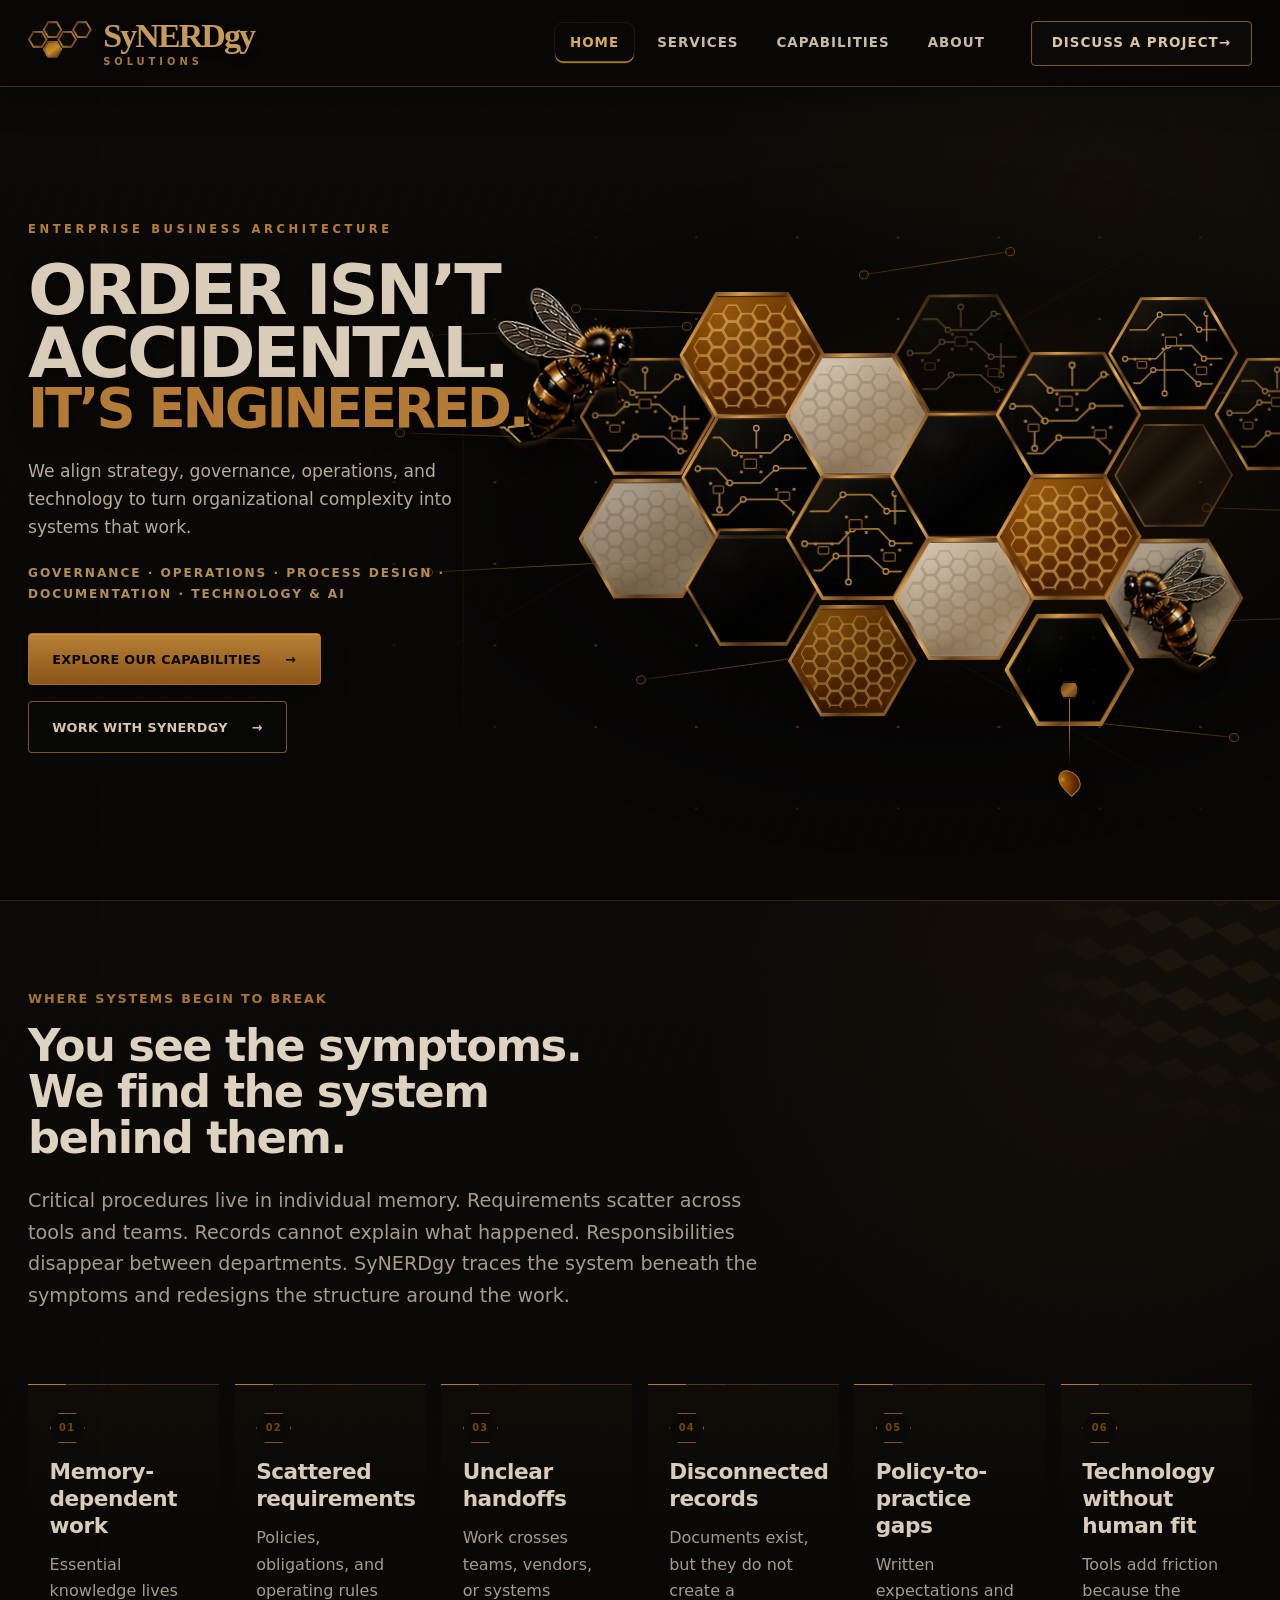
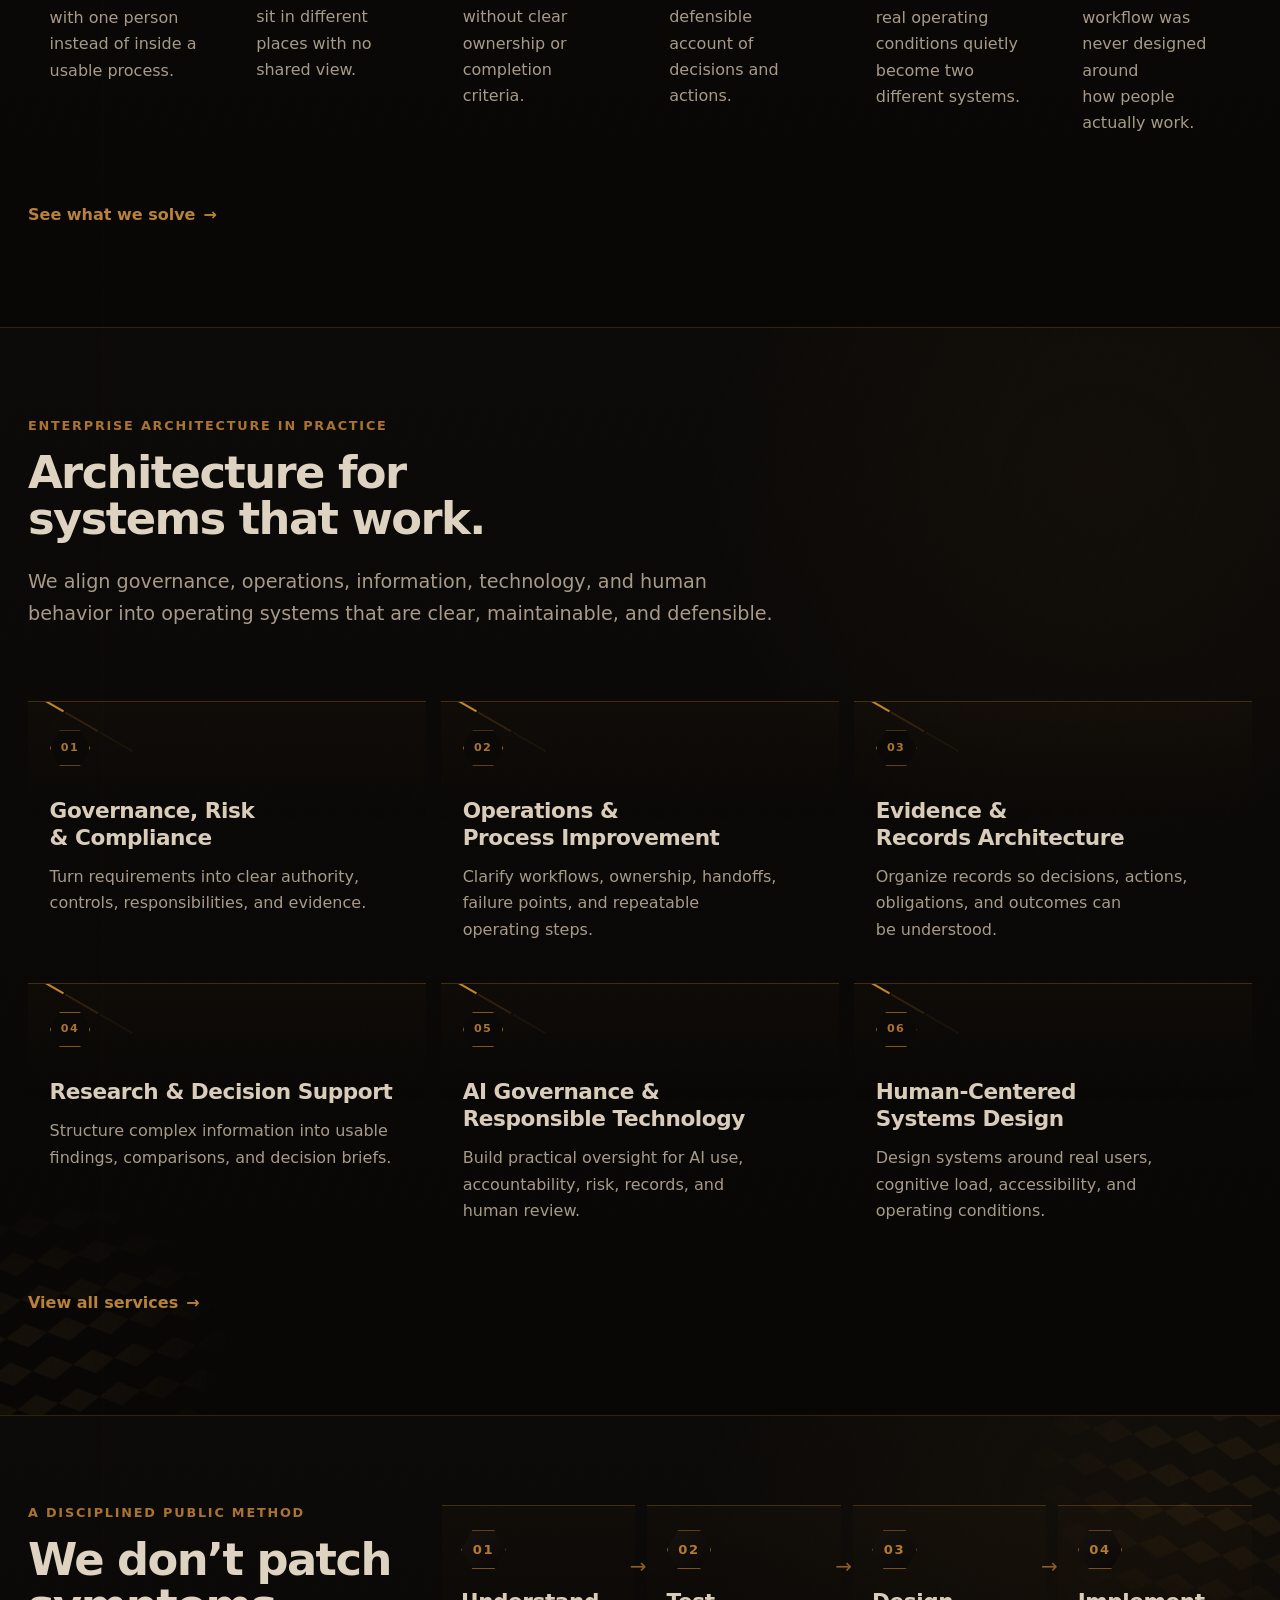
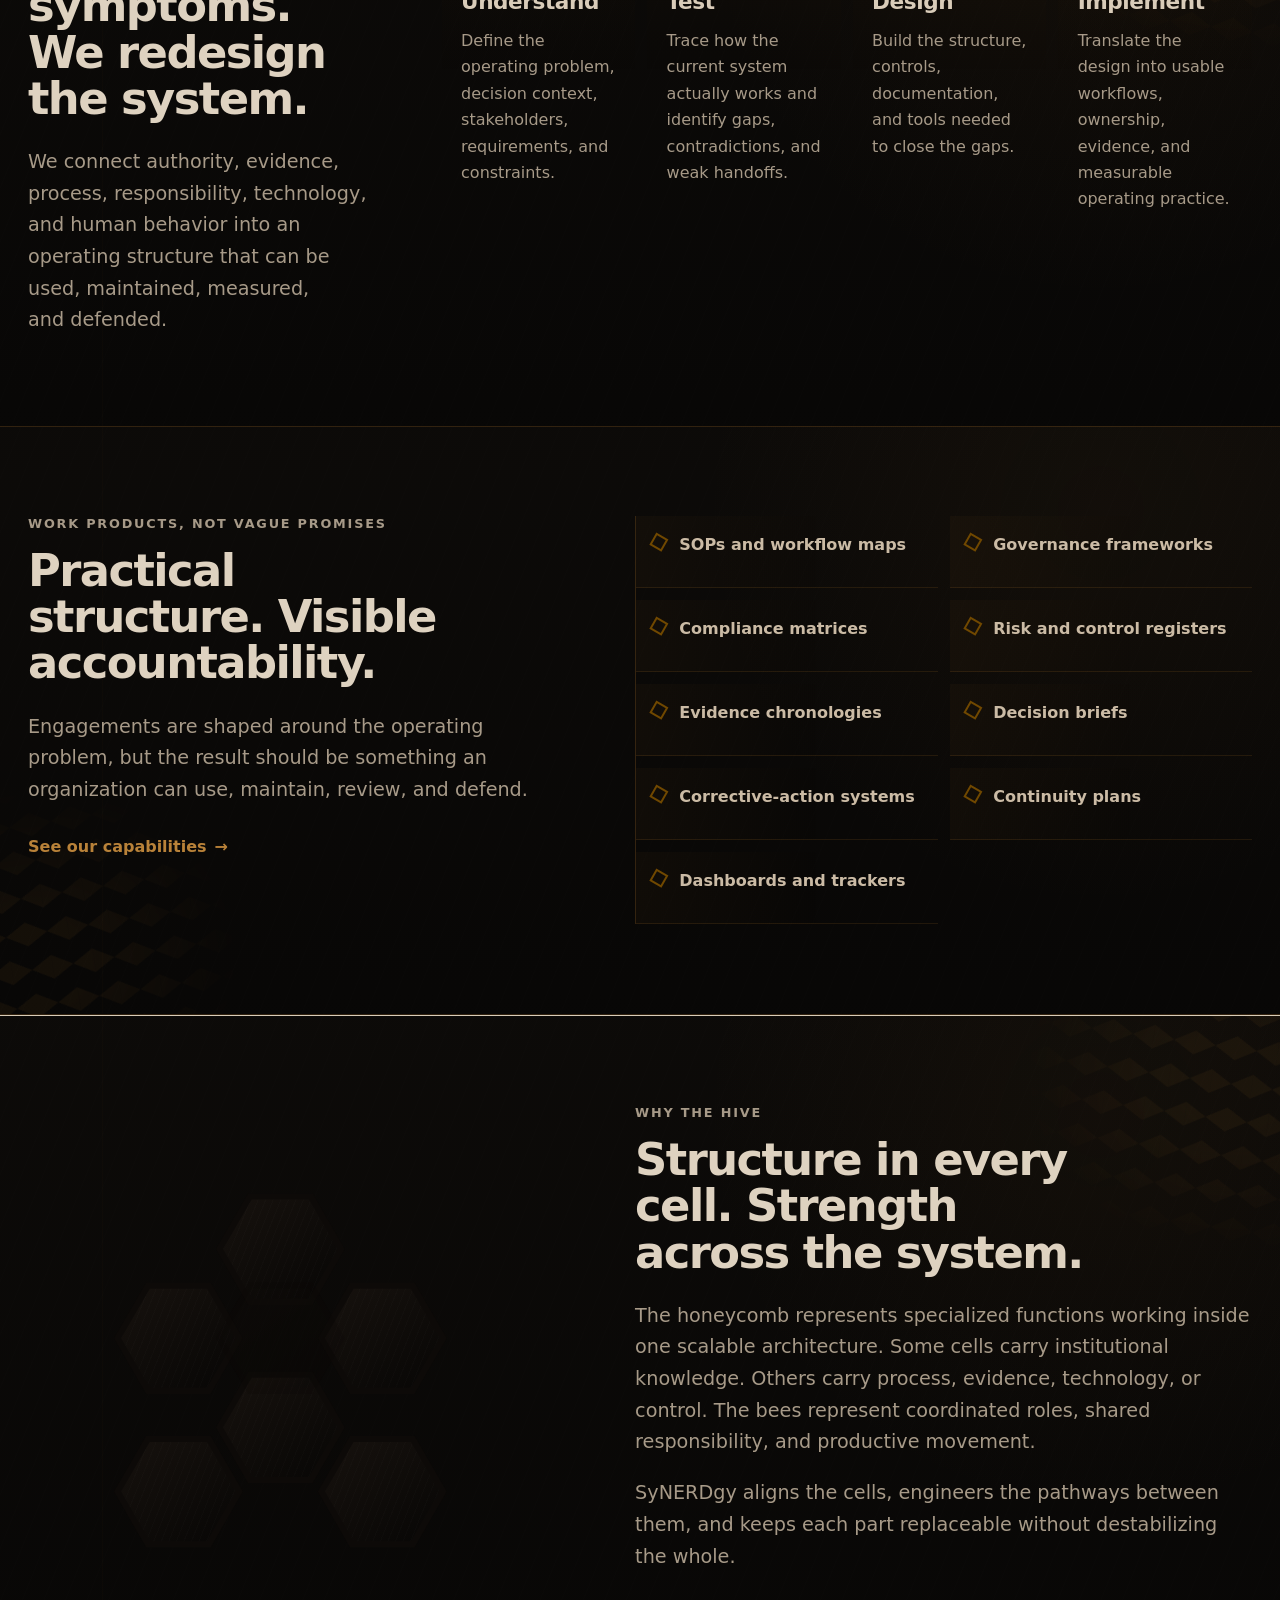
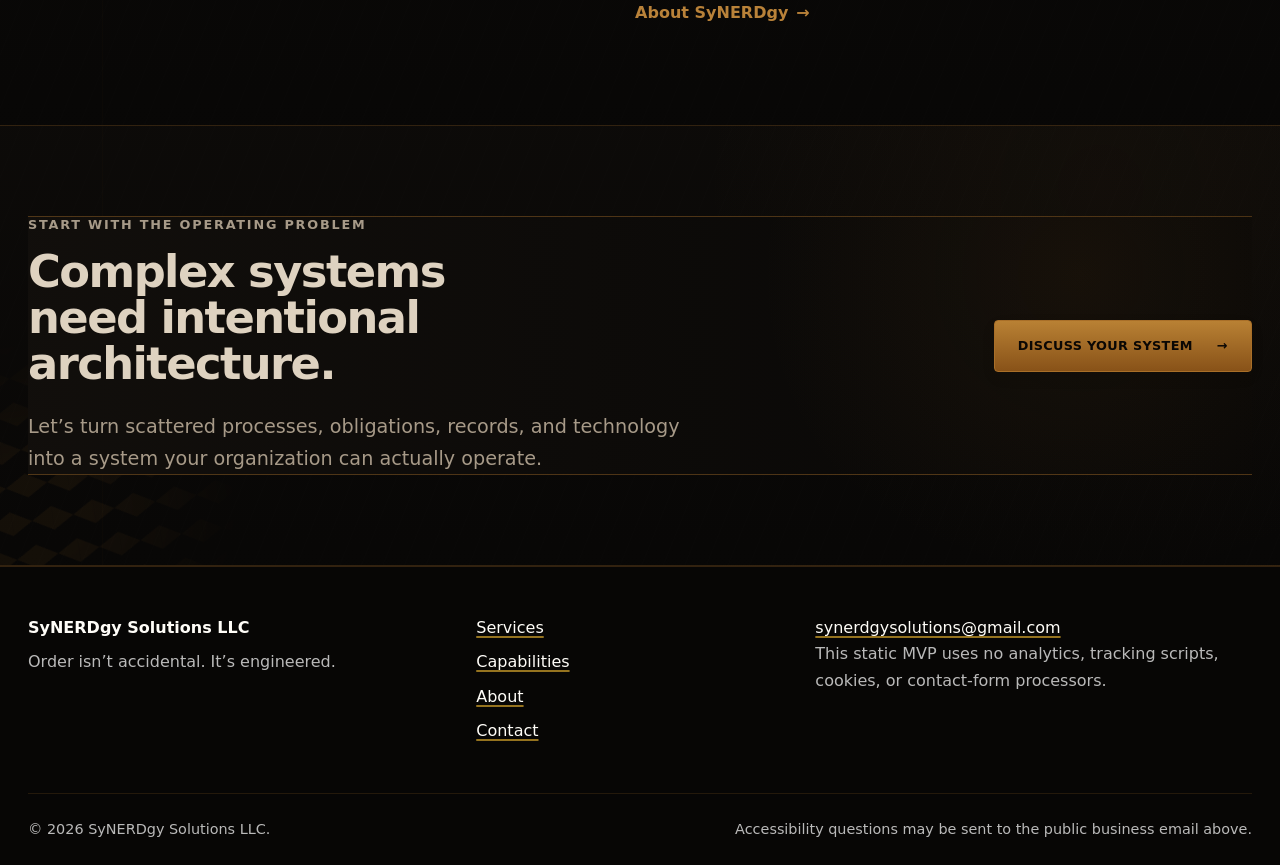
==== commit 92ab3e18: "style: finalize v1.0.8 stylized bee composition" ====
--- a/index.html
+++ b/index.html
@@ -3,17 +3,17 @@
 <head>
   <meta charset="utf-8">
   <meta name="viewport" content="width=device-width, initial-scale=1">
-  <meta name="description" content="SyNERDgy Solutions reconnects people, processes, requirements, records, and technology across fragmented operating systems.">
-  <title>SyNERDgy Solutions | Systems Support at the Seams</title>
+  <meta name="description" content="SyNERDgy Solutions aligns strategy, governance, operations, and technology to turn organizational complexity into systems that work.">
+  <title>SyNERDgy Solutions | Enterprise Business Architecture</title>
   <meta name="theme-color" content="#11100E">
-  <meta name="color-scheme" content="light">
+  <meta name="color-scheme" content="dark">
   <meta property="og:type" content="website">
   <meta property="og:site_name" content="SyNERDgy Solutions">
-  <meta property="og:title" content="SyNERDgy Solutions | Systems Support at the Seams">
-  <meta property="og:description" content="SyNERDgy Solutions reconnects people, processes, requirements, records, and technology across fragmented operating systems.">
+  <meta property="og:title" content="SyNERDgy Solutions | Enterprise Business Architecture">
+  <meta property="og:description" content="SyNERDgy Solutions aligns strategy, governance, operations, and technology to turn organizational complexity into systems that work.">
   <meta property="og:locale" content="en_US">
-  <meta name="twitter:title" content="SyNERDgy Solutions | Systems Support at the Seams">
-  <meta name="twitter:description" content="SyNERDgy Solutions reconnects people, processes, requirements, records, and technology across fragmented operating systems.">
+  <meta name="twitter:title" content="SyNERDgy Solutions | Enterprise Business Architecture">
+  <meta name="twitter:description" content="SyNERDgy Solutions aligns strategy, governance, operations, and technology to turn organizational complexity into systems that work.">
   <link rel="icon" href="/assets/images/favicon.svg" type="image/svg+xml">
   <link rel="icon" href="/assets/images/icon-192.png" sizes="192x192" type="image/png">
   <link rel="apple-touch-icon" href="/assets/images/apple-touch-icon.png">
@@ -30,7 +30,7 @@
       "@id": "#organization",
       "name": "SyNERDgy Solutions",
       "legalName": "SyNERDgy Solutions LLC",
-      "description": "A systems and operations consulting firm specializing in operational architecture, governance, workflow engineering, evidence and records, responsible technology, and implementation readiness.",
+      "description": "An enterprise business architecture and systems consulting firm aligning strategy, governance, operations, processes, records, and responsible technology.",
       "foundingDate": "2025-12-08",
       "email": "mailto:synerdgysolutions@gmail.com",
       "address": {
@@ -50,6 +50,7 @@
         }
       ],
       "knowsAbout": [
+        "Enterprise business architecture",
         "Governance, risk and compliance",
         "Operations and process improvement",
         "Evidence and records architecture",
@@ -71,16 +72,22 @@
 }
   </script>
   <link rel="stylesheet" href="/assets/css/styles.css">
+  <link rel="stylesheet" href="/assets/css/home-tech.css">
   <script src="/assets/js/main.js" defer></script>
 </head>
-<body>
+<body class="home-page">
   <a class="skip-link" href="#main-content">Skip to main content</a>
 
   <header class="site-header" data-site-header>
     <div class="site-header__inner container">
       <a class="brand" href="/" aria-label="SyNERDgy Solutions home">
-        <span class="brand__name">SyNERDgy</span>
-        <span class="brand__descriptor">Solutions</span>
+        <span class="brand__hive" aria-hidden="true">
+          <span></span><span></span><span></span><span></span><span></span>
+        </span>
+        <span class="brand__wordmark">
+          <span class="brand__name">SyNERDgy</span>
+          <span class="brand__descriptor">Solutions</span>
+        </span>
       </a>
 
       <button class="nav-toggle" type="button" aria-expanded="false" aria-controls="primary-navigation" data-nav-toggle>
@@ -94,7 +101,7 @@
           <li><a class="site-nav__link" href="/services/">Services</a></li>
           <li><a class="site-nav__link" href="/capabilities/">Capabilities</a></li>
           <li><a class="site-nav__link" href="/about/">About</a></li>
-          <li><a class="site-nav__link site-nav__link--contact" href="/contact/">Contact</a></li>
+          <li><a class="site-nav__link site-nav__link--contact" href="/contact/">Discuss a Project <span aria-hidden="true">→</span></a></li>
         </ul>
       </nav>
     </div>
@@ -104,27 +111,52 @@
     <section class="home-hero section" aria-labelledby="home-hero-title">
       <div class="container home-hero__grid">
         <div class="home-hero__content">
-          <p class="eyebrow">Governance · Operations · Systems</p>
-          <h1 id="home-hero-title">Systems fail at the seams. We work at the seams.</h1>
-          <p class="home-hero__lead">When operations unravel, SyNERDgy reconnects the people, processes, requirements, records, and technology holding the organization together.</p>
+          <p class="eyebrow">Enterprise Business Architecture</p>
+          <h1 id="home-hero-title"><span>Order isn’t</span><span>accidental.</span><strong>It’s engineered.</strong></h1>
+          <p class="home-hero__lead">We align strategy, governance, operations, and technology to turn organizational complexity into systems that work.</p>
+          <p class="home-hero__scope">Governance · Operations · Process Design · Documentation · Technology &amp; AI</p>
           <div class="button-row">
             <a class="button button--primary" href="/capabilities/">Explore Our Capabilities</a>
-            <a class="button button--secondary" href="/contact/">Discuss a Project</a>
+            <a class="button button--secondary" href="/contact/">Work With SyNERDgy</a>
           </div>
         </div>
 
-        <div class="systems-map" aria-hidden="true">
-          <span class="systems-map__line systems-map__line--one"></span>
-          <span class="systems-map__line systems-map__line--two"></span>
-          <span class="systems-map__line systems-map__line--three"></span>
-          <span class="systems-map__line systems-map__line--four"></span>
-          <span class="systems-map__line systems-map__line--five"></span>
-          <span class="systems-map__node systems-map__node--center">Structure</span>
-          <span class="systems-map__node systems-map__node--people">People</span>
-          <span class="systems-map__node systems-map__node--process">Process</span>
-          <span class="systems-map__node systems-map__node--requirements">Requirements</span>
-          <span class="systems-map__node systems-map__node--records">Records</span>
-          <span class="systems-map__node systems-map__node--technology">Technology</span>
+        <div class="hero-hive" aria-hidden="true">
+          <div class="hero-hive__circuit-field"></div>
+          <div class="hero-hive__comb">
+            <span class="hero-hive__cell hero-hive__cell--02 hero-hive__cell--board hero-hive__cell--board-a"></span>
+            <span class="hero-hive__cell hero-hive__cell--03 hero-hive__cell--ceramic hero-hive__cell--microhive"></span>
+            <span class="hero-hive__cell hero-hive__cell--04 hero-hive__cell--microhive hero-hive__cell--resin"></span>
+            <span class="hero-hive__cell hero-hive__cell--05 hero-hive__cell--board hero-hive__cell--board-b"></span>
+            <span class="hero-hive__cell hero-hive__cell--06 hero-hive__cell--dark"></span>
+            <span class="hero-hive__cell hero-hive__cell--07 hero-hive__cell--ceramic hero-hive__cell--microhive"></span>
+            <span class="hero-hive__cell hero-hive__cell--08 hero-hive__cell--board hero-hive__cell--board-c"></span>
+            <span class="hero-hive__cell hero-hive__cell--09 hero-hive__cell--microhive hero-hive__cell--resin"></span>
+            <span class="hero-hive__cell hero-hive__cell--10 hero-hive__cell--board hero-hive__cell--board-a"></span>
+            <span class="hero-hive__cell hero-hive__cell--11 hero-hive__cell--dark"></span>
+            <span class="hero-hive__cell hero-hive__cell--12 hero-hive__cell--ceramic hero-hive__cell--microhive"></span>
+            <span class="hero-hive__cell hero-hive__cell--13 hero-hive__cell--board hero-hive__cell--board-b"></span>
+            <span class="hero-hive__cell hero-hive__cell--14 hero-hive__cell--microhive hero-hive__cell--resin"></span>
+            <span class="hero-hive__cell hero-hive__cell--15 hero-hive__cell--anchor"></span>
+            <span class="hero-hive__cell hero-hive__cell--16 hero-hive__cell--board hero-hive__cell--board-c"></span>
+            <span class="hero-hive__cell hero-hive__cell--17 hero-hive__cell--open"></span>
+            <span class="hero-hive__cell hero-hive__cell--18 hero-hive__cell--ceramic hero-hive__cell--microhive"></span>
+            <span class="hero-hive__cell hero-hive__cell--19 hero-hive__cell--board hero-hive__cell--board-a"></span>
+          </div>
+          <span class="hero-hive__trace hero-hive__trace--01"></span>
+          <span class="hero-hive__trace hero-hive__trace--02"></span>
+          <span class="hero-hive__trace hero-hive__trace--03"></span>
+          <span class="hero-hive__trace hero-hive__trace--04"></span>
+          <span class="hero-hive__trace hero-hive__trace--05"></span>
+          <span class="hero-hive__trace hero-hive__trace--06"></span>
+          <span class="hero-hive__trace hero-hive__trace--07"></span>
+          <span class="hero-hive__trace hero-hive__trace--08"></span>
+          <span class="hero-hive__trace hero-hive__trace--09"></span>
+          <span class="hero-hive__trace hero-hive__trace--10"></span>
+          <img class="hero-hive__bee hero-hive__bee--left" src="/assets/images/bee-left-stylized.png" alt="" width="248" height="268" decoding="async">
+          <img class="hero-hive__bee hero-hive__bee--right" src="/assets/images/bee-right-stylized.png" alt="" width="262" height="282" decoding="async">
+          <span class="hero-hive__drop-anchor"></span>
+          <span class="hero-hive__honey-drop"></span>
         </div>
       </div>
     </section>
@@ -132,9 +164,9 @@
     <section class="section section--ink" aria-labelledby="problem-title">
       <div class="container">
         <div class="section-heading section-heading--light">
-          <p class="eyebrow eyebrow--light">Where systems begin to fray</p>
-          <h2 id="problem-title">We find the loose threads.</h2>
-          <p>Critical procedures live in individual memory. Requirements scatter across systems. Records cannot explain what happened. Responsibilities disappear between departments. SyNERDgy identifies where the structure is beginning to fray.</p>
+          <p class="eyebrow eyebrow--light">Where systems begin to break</p>
+          <h2 id="problem-title">You see the symptoms. We find the system behind them.</h2>
+          <p>Critical procedures live in individual memory. Requirements scatter across tools and teams. Records cannot explain what happened. Responsibilities disappear between departments. SyNERDgy traces the system beneath the symptoms and redesigns the structure around the work.</p>
         </div>
 
         <div class="problem-grid">
@@ -177,9 +209,9 @@
     <section class="section" aria-labelledby="services-title">
       <div class="container">
         <div class="section-heading">
-          <p class="eyebrow">Connected service areas</p>
-          <h2 id="services-title">The problem usually lives between the parts. So do we.</h2>
-          <p>SyNERDgy works across the functions that must connect for an organization to operate clearly, consistently, and defensibly.</p>
+          <p class="eyebrow">Enterprise architecture in practice</p>
+          <h2 id="services-title">Architecture for systems that work.</h2>
+          <p>We align governance, operations, information, technology, and human behavior into operating systems that are clear, maintainable, and defensible.</p>
         </div>
 
         <div class="service-grid">
@@ -223,7 +255,7 @@
       <div class="container method-layout">
         <div class="section-heading">
           <p class="eyebrow">A disciplined public method</p>
-          <h2 id="method-title">We don’t patch systems. We rebuild them.</h2>
+          <h2 id="method-title">We don’t patch symptoms. We redesign the system.</h2>
           <p>We connect authority, evidence, process, responsibility, technology, and human behavior into an operating structure that can be used, maintained, measured, and defended.</p>
         </div>
 
@@ -296,9 +328,9 @@
         </div>
         <div class="section-heading">
           <p class="eyebrow">Why the hive</p>
-          <h2 id="hive-title">Structure in every cell. Strength at every seam.</h2>
-          <p>The honeycomb represents interconnected functions working within one scalable structure. The bees represent coordinated roles, shared responsibility, and productive movement.</p>
-          <p>SyNERDgy aligns the cells and strengthens the connections between them.</p>
+          <h2 id="hive-title">Structure in every cell. Strength across the system.</h2>
+          <p>The honeycomb represents specialized functions working inside one scalable architecture. Some cells carry institutional knowledge. Others carry process, evidence, technology, or control. The bees represent coordinated roles, shared responsibility, and productive movement.</p>
+          <p>SyNERDgy aligns the cells, engineers the pathways between them, and keeps each part replaceable without destabilizing the whole.</p>
           <a class="text-link" href="/about/">About SyNERDgy <span aria-hidden="true">→</span></a>
         </div>
       </div>
@@ -307,11 +339,11 @@
     <section class="section final-cta" aria-labelledby="contact-title">
       <div class="container final-cta__inner">
         <div>
-          <p class="eyebrow eyebrow--light">Start with the failing connection</p>
-          <h2 id="contact-title">Coming apart at the seams? That’s where we work.</h2>
-          <p>Let’s strengthen the system before the loose threads become expensive failures.</p>
-        </div>
-        <a class="button button--gold" href="/contact/">Strengthen Your System</a>
+          <p class="eyebrow eyebrow--light">Start with the operating problem</p>
+          <h2 id="contact-title">Complex systems need intentional architecture.</h2>
+          <p>Let’s turn scattered processes, obligations, records, and technology into a system your organization can actually operate.</p>
+        </div>
+        <a class="button button--gold" href="/contact/">Discuss Your System</a>
       </div>
     </section>
   </main>
@@ -320,7 +352,7 @@
     <div class="container site-footer__grid">
       <div>
         <p class="site-footer__brand">SyNERDgy Solutions LLC</p>
-        <p class="site-footer__tagline">Systems fail at the seams. We work at the seams.</p>
+        <p class="site-footer__tagline">Order isn’t accidental. It’s engineered.</p>
       </div>
       <nav aria-label="Footer">
         <ul class="footer-nav">
--- a/assets/css/styles.css
+++ b/assets/css/styles.css
@@ -548,9 +548,20 @@
 
 .home-hero__lead {
   max-width: 59ch;
-  margin-bottom: var(--space-6);
+  margin-bottom: var(--space-4);
   color: var(--color-muted);
   font-size: clamp(1.15rem, 2.3vw, 1.5rem);
+}
+
+.home-hero__scope {
+  max-width: 66ch;
+  margin-bottom: var(--space-6);
+  color: var(--color-ink);
+  font-size: clamp(0.74rem, 1.2vw, 0.86rem);
+  font-weight: 800;
+  letter-spacing: 0.085em;
+  line-height: 1.65;
+  text-transform: uppercase;
 }
 
 .button {
@@ -580,114 +591,198 @@
   background: var(--color-surface);
 }
 
-.systems-map {
+.hero-hive {
   position: relative;
-  width: min(100%, 31rem);
-  aspect-ratio: 1;
-  margin-inline: auto;
-}
-
-.systems-map::before {
+  z-index: 1;
+  width: min(58rem, 68vw);
+  min-width: 44rem;
+  aspect-ratio: 1.62;
+  margin-right: -20vw;
+  margin-left: -9rem;
+  pointer-events: none;
+  isolation: isolate;
+}
+
+.hero-hive::before {
   position: absolute;
-  inset: 12%;
-  border: 1px solid rgb(138 98 0 / 0.18);
+  inset: 2% 4% 0 0;
   border-radius: 50%;
+  background:
+    radial-gradient(circle at 54% 46%, rgb(213 153 23 / 0.34), transparent 42%),
+    radial-gradient(circle at 57% 52%, rgb(20 17 14 / 0.18), transparent 68%);
+  filter: blur(1.35rem);
   content: "";
 }
 
-.systems-map::after {
+.hero-hive__comb {
   position: absolute;
-  inset: 27%;
-  border: 1px dashed rgb(138 98 0 / 0.25);
-  border-radius: 50%;
-  content: "";
-}
-
-.systems-map__node {
+  inset: 0;
+  transform: rotate(-1.2deg);
+}
+
+.hero-hive__cell {
+  --cell-fill: #171513;
+  --cell-inner: #090909;
+  --cell-wall: 0.34rem;
   position: absolute;
   z-index: 2;
-  display: grid;
-  min-width: 7.25rem;
-  min-height: 4.3rem;
-  place-items: center;
-  padding: var(--space-3);
-  border: 1px solid var(--color-border);
-  border-radius: var(--radius-md);
-  background: var(--color-surface);
-  box-shadow: var(--shadow-soft);
-  font-size: 0.82rem;
-  font-weight: 800;
-  letter-spacing: 0.04em;
-  text-align: center;
-  text-transform: uppercase;
-}
-
-.systems-map__node--center {
+  width: 19.25%;
+  aspect-ratio: 1.1547;
+  clip-path: polygon(25% 0, 75% 0, 100% 50%, 75% 100%, 25% 100%, 0 50%);
+  background:
+    linear-gradient(145deg, #fff0b6 0%, #d69a19 16%, #7a4700 48%, #edbd4d 76%, #8c5600 100%);
+  filter:
+    drop-shadow(0 0.22rem 0.12rem rgb(255 214 105 / 0.28))
+    drop-shadow(0 0.75rem 0.7rem rgb(22 15 7 / 0.32));
+}
+
+.hero-hive__cell::before {
+  position: absolute;
+  inset: var(--cell-wall);
+  clip-path: inherit;
+  background:
+    radial-gradient(circle at 30% 18%, rgb(255 255 255 / 0.1), transparent 26%),
+    linear-gradient(155deg, #25211d 0%, var(--cell-fill) 34%, var(--cell-inner) 100%);
+  box-shadow: inset 0 0 1.25rem rgb(0 0 0 / 0.72);
+  content: "";
+}
+
+.hero-hive__cell::after {
+  position: absolute;
+  inset: calc(var(--cell-wall) + 0.3rem);
+  clip-path: inherit;
+  background:
+    linear-gradient(90deg, transparent 46%, rgb(222 164 37 / 0.48) 47% 49%, transparent 50%) 10% 18% / 48% 19% no-repeat,
+    linear-gradient(30deg, transparent 47%, rgb(222 164 37 / 0.38) 48% 50%, transparent 51%) 31% 45% / 54% 22% no-repeat,
+    linear-gradient(-30deg, transparent 47%, rgb(222 164 37 / 0.34) 48% 50%, transparent 51%) 57% 68% / 44% 20% no-repeat,
+    radial-gradient(circle, #dca82e 0 0.1rem, transparent 0.12rem) 20% 18% / 34% 34%;
+  opacity: 0.24;
+  content: "";
+}
+
+.hero-hive__cell--circuit::after { opacity: 0.88; }
+
+.hero-hive__cell--dark {
+  --cell-fill: #11100f;
+  --cell-inner: #030303;
+}
+
+.hero-hive__cell--dark::before {
+  background:
+    radial-gradient(circle at 28% 18%, rgb(255 255 255 / 0.07), transparent 25%),
+    linear-gradient(155deg, #1d1a17, #080706 72%);
+}
+
+.hero-hive__cell--honey {
+  --cell-wall: 0.42rem;
+  --cell-fill: #d79705;
+  --cell-inner: #9a5900;
+}
+
+.hero-hive__cell--honey::before {
+  background:
+    radial-gradient(circle at 34% 26%, rgb(255 244 179 / 0.86), transparent 11%),
+    repeating-radial-gradient(circle at 50% 50%, rgb(255 240 158 / 0.18) 0 0.13rem, transparent 0.14rem 0.57rem),
+    linear-gradient(145deg, #f2c347 0%, #d99405 58%, #8b4e00 100%);
+  box-shadow:
+    inset 0 0 1rem rgb(93 46 0 / 0.56),
+    inset 0 0 0 1px rgb(255 236 163 / 0.35);
+}
+
+/* Dense staggered packing: shared walls overlap slightly so the cluster reads
+   as one organic comb rather than a row of isolated hexagon cards. */
+.hero-hive__cell--01 { top: 38.0%; left: -8.0%; }
+.hero-hive__cell--02 { top: 24.8%; left: 6.1%; }
+.hero-hive__cell--03 { top: 51.0%; left: 6.1%; }
+.hero-hive__cell--04 { top: 11.7%; left: 20.2%; }
+.hero-hive__cell--05 { top: 37.9%; left: 20.2%; }
+.hero-hive__cell--06 { top: 64.1%; left: 20.2%; }
+.hero-hive__cell--07 { top: 24.8%; left: 34.3%; }
+.hero-hive__cell--08 { top: 51.0%; left: 34.3%; }
+.hero-hive__cell--09 { top: 77.2%; left: 34.3%; }
+.hero-hive__cell--10 { top: 11.7%; left: 48.4%; }
+.hero-hive__cell--11 { top: 37.9%; left: 48.4%; }
+.hero-hive__cell--12 { top: 64.1%; left: 48.4%; }
+.hero-hive__cell--13 { top: 24.8%; left: 62.5%; }
+.hero-hive__cell--14 { top: 51.0%; left: 62.5%; }
+.hero-hive__cell--15 { top: 11.7%; left: 76.6%; }
+.hero-hive__cell--16 { top: 37.9%; left: 76.6%; }
+.hero-hive__cell--17 { top: 64.1%; left: 76.6%; }
+.hero-hive__cell--18 { top: 24.8%; left: 90.7%; }
+.hero-hive__cell--19 { top: 51.0%; left: 90.7%; }
+.hero-hive__cell--20 { top: -1.4%; left: 62.5%; }
+.hero-hive__cell--21 { top: -1.4%; left: 34.3%; }
+.hero-hive__cell--22 { top: 77.2%; left: 62.5%; }
+
+.hero-hive__cell--01,
+.hero-hive__cell--03,
+.hero-hive__cell--06,
+.hero-hive__cell--09,
+.hero-hive__cell--18,
+.hero-hive__cell--19 {
+  --cell-wall: 0.22rem;
+  opacity: 0.82;
+}
+
+.hero-hive__cell--04,
+.hero-hive__cell--10,
+.hero-hive__cell--11,
+.hero-hive__cell--16,
+.hero-hive__cell--20,
+.hero-hive__cell--21 {
+  --cell-wall: 0.45rem;
+}
+
+.hero-hive__trace {
+  position: absolute;
+  z-index: 0;
+  height: 2px;
+  background: linear-gradient(90deg, transparent, #d5a126 12% 88%, transparent);
+  opacity: 0.88;
+  box-shadow: 0 0 0.45rem rgb(213 161 38 / 0.22);
+}
+
+.hero-hive__trace::before,
+.hero-hive__trace::after {
+  position: absolute;
   top: 50%;
-  left: 50%;
-  min-width: 8.5rem;
-  min-height: 8.5rem;
-  transform: translate(-50%, -50%);
+  width: 0.58rem;
+  aspect-ratio: 1;
+  transform: translateY(-50%);
+  border: 2px solid #c88c12;
   border-radius: 50%;
-  background: var(--color-ink);
-  color: var(--color-surface);
-}
-
-.systems-map__node--people {
-  top: 0;
-  left: 50%;
-  transform: translateX(-50%);
-}
-
-.systems-map__node--process {
-  top: 24%;
-  right: 0;
-}
-
-.systems-map__node--requirements {
-  right: 5%;
-  bottom: 6%;
-}
-
-.systems-map__node--records {
-  bottom: 6%;
-  left: 5%;
-}
-
-.systems-map__node--technology {
-  top: 24%;
-  left: 0;
-}
-
-.systems-map__line {
+  background: var(--color-canvas);
+  box-shadow: 0 0 0.45rem rgb(213 161 38 / 0.28);
+  content: "";
+}
+
+.hero-hive__trace::before { left: 0; }
+.hero-hive__trace::after { right: 0; }
+.hero-hive__trace--one { top: 27%; right: -5%; width: 30%; }
+.hero-hive__trace--two { top: 44%; right: -9%; width: 36%; }
+.hero-hive__trace--three { top: 70%; right: -2%; width: 31%; }
+.hero-hive__trace--four { top: 73%; left: -8%; width: 26%; }
+
+.hero-hive__seam {
   position: absolute;
   z-index: 1;
-  top: 50%;
+  bottom: -25%;
+  left: 52%;
+  width: 2px;
+  height: 35%;
+  background: linear-gradient(#d5a126, transparent);
+}
+
+.hero-hive__seam::before {
+  position: absolute;
+  top: -0.42rem;
   left: 50%;
-  width: 35%;
-  height: 1px;
-  transform-origin: left center;
-  background: var(--color-gold-dark);
-}
-
-.systems-map__line--one {
-  transform: rotate(-90deg);
-}
-
-.systems-map__line--two {
-  transform: rotate(-20deg);
-}
-
-.systems-map__line--three {
-  transform: rotate(45deg);
-}
-
-.systems-map__line--four {
-  transform: rotate(135deg);
-}
-
-.systems-map__line--five {
-  transform: rotate(200deg);
+  width: 0.9rem;
+  aspect-ratio: 1;
+  transform: translateX(-50%) rotate(30deg);
+  border: 3px solid #bf8210;
+  background: var(--color-canvas);
+  content: "";
 }
 
 .problem-grid,
@@ -946,8 +1041,18 @@
     grid-template-columns: 1fr;
   }
 
-  .systems-map {
-    width: min(100%, 26rem);
+  .hero-hive {
+    position: absolute;
+    top: 8%;
+    right: -25rem;
+    width: 46rem;
+    min-width: 46rem;
+    margin: 0;
+    opacity: 0.58;
+  }
+
+  .home-hero__grid {
+    position: relative;
   }
 
   .problem-grid,
@@ -969,8 +1074,14 @@
     grid-template-columns: 1fr;
   }
 
-  .systems-map {
-    display: none;
+  .hero-hive {
+    top: 28%;
+    right: -38rem;
+    opacity: 0.16;
+  }
+
+  .home-hero__content {
+    max-width: 43rem;
   }
 
   .final-cta__inner {
@@ -996,7 +1107,7 @@
 }
 
 @media print {
-  .systems-map,
+  .hero-hive,
   .hive-mark,
   .final-cta .button {
     display: none;
@@ -2076,7 +2187,7 @@
   .site-footer,
   .skip-link,
   .nav-toggle,
-  .systems-map,
+  .hero-hive,
   .hive-mark,
   .governance-hive-visual,
   .page-index,
@@ -2170,3 +2281,713 @@
     font-size: 0.85em;
   }
 }
+
+/* ========================================================================== 
+   Expanded-logo homepage direction
+   Dark chocolate canvas, dimensional metallic honeycomb, circuit seams, and
+   the signature honey drop. This block intentionally overrides the earlier
+   light MVP treatment without changing the interior-page system.
+   ========================================================================== */
+
+body.home-page {
+  --home-chocolate: #0b0807;
+  --home-chocolate-soft: #14100d;
+  --home-panel: #100c0a;
+  --home-ivory: #f8edda;
+  --home-muted: #c9baa7;
+  --home-gold: #d79a20;
+  --home-gold-bright: #f0c45b;
+  --home-gold-dark: #754208;
+  color-scheme: dark;
+  background:
+    radial-gradient(circle at 75% 9%, rgb(154 85 10 / 0.16), transparent 25rem),
+    radial-gradient(circle at 12% 34%, rgb(255 205 92 / 0.035), transparent 30rem),
+    linear-gradient(180deg, #0b0807 0%, #0d0908 50%, #090706 100%);
+  color: var(--home-ivory);
+}
+
+.home-page .site-header {
+  border-bottom-color: rgb(215 154 32 / 0.3);
+  background:
+    linear-gradient(180deg, rgb(14 10 8 / 0.97), rgb(10 7 6 / 0.92));
+  box-shadow:
+    0 0.6rem 2.2rem rgb(0 0 0 / 0.42),
+    inset 0 -1px rgb(255 211 105 / 0.035);
+}
+
+.home-page .brand__name {
+  background: linear-gradient(180deg, #fff0ba 0%, #dc9e28 38%, #7c4307 76%, #edc662 100%);
+  color: transparent;
+  font-family: Georgia, "Times New Roman", serif;
+  font-size: 1.55rem;
+  font-weight: 700;
+  letter-spacing: -0.045em;
+  text-shadow: 0 0.16rem 0.8rem rgb(214 146 26 / 0.2);
+  -webkit-background-clip: text;
+  background-clip: text;
+}
+
+.home-page .brand__descriptor {
+  color: #d4b16f;
+  font-size: 0.68rem;
+  letter-spacing: 0.24em;
+}
+
+.home-page .site-nav__link {
+  color: #f0e5d4;
+}
+
+.home-page .site-nav__link:hover,
+.home-page .site-nav__link[aria-current="page"] {
+  background: rgb(255 255 255 / 0.045);
+  box-shadow: inset 0 -0.16rem 0 var(--home-gold);
+}
+
+.home-page .site-nav__link--contact,
+.home-page .site-nav__link--contact:hover,
+.home-page .site-nav__link--contact[aria-current="page"] {
+  border: 1px solid rgb(232 178 59 / 0.62);
+  background: linear-gradient(180deg, #21170d, #120d09);
+  color: #f8e9ca;
+  box-shadow:
+    inset 0 0 0 1px rgb(255 222 137 / 0.05),
+    0 0.45rem 1.1rem rgb(0 0 0 / 0.26);
+}
+
+.home-page .nav-toggle {
+  border-color: rgb(231 175 50 / 0.58);
+  color: #f4e7d0;
+}
+
+.home-page main {
+  overflow: hidden;
+  background:
+    linear-gradient(90deg, transparent 0 5%, rgb(216 153 30 / 0.026) 5% 5.1%, transparent 5.1% 94.9%, rgb(216 153 30 / 0.026) 94.9% 95%, transparent 95%),
+    transparent;
+}
+
+.home-page main > .section {
+  position: relative;
+  isolation: isolate;
+  border-bottom: 1px solid rgb(215 154 32 / 0.24);
+  background:
+    radial-gradient(circle at 82% 15%, rgb(215 154 32 / 0.055), transparent 24rem),
+    linear-gradient(180deg, rgb(18 13 10 / 0.62), rgb(8 6 5 / 0.72));
+  color: var(--home-ivory);
+}
+
+.home-page main > .section::before {
+  position: absolute;
+  z-index: -1;
+  inset: 0;
+  background:
+    linear-gradient(90deg, transparent 0 12%, rgb(212 147 25 / 0.04) 12% 12.08%, transparent 12.08% 88%, rgb(212 147 25 / 0.04) 88% 88.08%, transparent 88.08%),
+    radial-gradient(circle at 1.5rem 1.5rem, rgb(226 170 51 / 0.08) 0 1px, transparent 1.5px) 0 0 / 3rem 3rem;
+  opacity: 0.54;
+  content: "";
+  pointer-events: none;
+}
+
+.home-page .home-hero {
+  min-height: calc(100svh - var(--header-height));
+  padding-block: clamp(4rem, 8vw, 7.5rem);
+  background:
+    radial-gradient(ellipse at 78% 49%, rgb(213 142 14 / 0.2), transparent 31rem),
+    radial-gradient(ellipse at 63% 48%, rgb(255 226 156 / 0.04), transparent 30rem),
+    linear-gradient(105deg, #0b0807 0 47%, #100b08 67%, #090706 100%);
+}
+
+.home-page .home-hero::before {
+  background:
+    linear-gradient(90deg, transparent, rgb(215 154 32 / 0.06), transparent) 50% 96% / 86% 1px no-repeat,
+    radial-gradient(circle at 14% 14%, rgb(239 190 77 / 0.05), transparent 17rem);
+  opacity: 1;
+}
+
+.home-page .home-hero::after {
+  top: -17rem;
+  right: -13rem;
+  width: 38rem;
+  border-color: rgb(221 162 38 / 0.09);
+  box-shadow: 0 0 0 5rem rgb(225 160 30 / 0.012);
+}
+
+.home-page .home-hero__grid {
+  grid-template-columns: minmax(22rem, 0.86fr) minmax(35rem, 1.42fr);
+  gap: clamp(1.5rem, 3.5vw, 4.5rem);
+}
+
+.home-page .home-hero__content {
+  z-index: 5;
+  padding-block: 1rem;
+}
+
+.home-page .home-hero .eyebrow {
+  color: #e6b447;
+  text-shadow: 0 0 1rem rgb(219 151 26 / 0.23);
+}
+
+.home-page .home-hero h1 {
+  max-width: 11.8ch;
+  color: #fbf2e4;
+  font-size: clamp(3.4rem, 6.1vw, 6.5rem);
+  font-weight: 760;
+  line-height: 0.93;
+  letter-spacing: -0.055em;
+  text-wrap: balance;
+  text-shadow: 0 0.2rem 1.4rem rgb(0 0 0 / 0.55);
+}
+
+.home-page .home-hero__lead {
+  max-width: 52ch;
+  color: var(--home-muted);
+  font-size: clamp(1.05rem, 1.55vw, 1.3rem);
+}
+
+.home-page .home-hero__scope {
+  color: #d6b878;
+  letter-spacing: 0.105em;
+}
+
+.home-page .button--primary {
+  border-color: #e2a936;
+  background: linear-gradient(180deg, #e9b94c, #c27a08);
+  color: #130c05;
+  box-shadow:
+    inset 0 1px rgb(255 244 198 / 0.45),
+    0 0.75rem 1.8rem rgb(0 0 0 / 0.36),
+    0 0 1.2rem rgb(215 142 21 / 0.13);
+}
+
+.home-page .button--primary:hover {
+  border-color: #f2d179;
+  background: linear-gradient(180deg, #f1ca65, #d58b0d);
+}
+
+.home-page .button--secondary {
+  border-color: rgb(229 174 52 / 0.64);
+  background: rgb(17 12 9 / 0.8);
+  color: #f3e6d1;
+  box-shadow: inset 0 0 0 1px rgb(255 220 137 / 0.04);
+}
+
+.home-page .button--secondary:hover {
+  background: #1c130c;
+  color: #fff2db;
+}
+
+/* Hero comb: dense shared-wall geometry, rendered entirely in CSS. */
+.home-page .hero-hive {
+  width: min(69rem, 71vw);
+  min-width: 58rem;
+  aspect-ratio: 1.66;
+  margin-right: -25vw;
+  margin-left: -6.5rem;
+  filter: saturate(1.08) contrast(1.04);
+}
+
+.home-page .hero-hive::before {
+  inset: 2% -3% -5% 1%;
+  border-radius: 48%;
+  background:
+    radial-gradient(circle at 49% 49%, rgb(241 181 47 / 0.17), transparent 39%),
+    radial-gradient(circle at 58% 42%, rgb(255 228 164 / 0.075), transparent 19%),
+    radial-gradient(circle at 50% 50%, rgb(0 0 0 / 0.82), transparent 72%);
+  filter: blur(1.65rem);
+}
+
+.home-page .hero-hive__comb {
+  inset: 1% -2% -7% 0;
+  transform: rotate(-1.1deg);
+}
+
+.home-page .hero-hive__cell {
+  --cell-fill-a: #211a15;
+  --cell-fill-b: #090706;
+  --cell-fill-c: #15100d;
+  --cell-wall: 0.34rem;
+  --cell-highlight: rgb(255 232 173 / 0.1);
+  width: 15.45%;
+  background:
+    linear-gradient(145deg, #6b3703 0%, #f0c25b 13%, #9b5708 31%, #f0c55f 54%, #6c3805 75%, #d9971b 100%);
+  filter:
+    drop-shadow(0 0.18rem 0.08rem rgb(255 221 139 / 0.22))
+    drop-shadow(0 0.72rem 0.58rem rgb(0 0 0 / 0.72));
+}
+
+.home-page .hero-hive__cell::before {
+  inset: var(--cell-wall);
+  background:
+    radial-gradient(circle at 32% 18%, var(--cell-highlight), transparent 20%),
+    radial-gradient(circle at 68% 78%, rgb(214 142 27 / 0.06), transparent 28%),
+    linear-gradient(145deg, var(--cell-fill-a), var(--cell-fill-b) 62%, var(--cell-fill-c));
+  box-shadow:
+    inset 0 0 0 1px rgb(42 23 7 / 0.95),
+    inset 0 0 0 3px rgb(245 188 66 / 0.15),
+    inset 0 0 1.35rem rgb(0 0 0 / 0.82),
+    inset 0 0.18rem 0.7rem rgb(255 228 163 / 0.04);
+}
+
+.home-page .hero-hive__cell::after {
+  inset: calc(var(--cell-wall) + 0.35rem);
+  background:
+    linear-gradient(90deg, transparent 0 47%, rgb(207 145 29 / 0.65) 47.5% 49%, transparent 49.5%) 14% 19% / 45% 24% no-repeat,
+    linear-gradient(31deg, transparent 0 47%, rgb(207 145 29 / 0.55) 47.5% 49%, transparent 49.5%) 38% 46% / 54% 24% no-repeat,
+    linear-gradient(-31deg, transparent 0 47%, rgb(207 145 29 / 0.5) 47.5% 49%, transparent 49.5%) 63% 70% / 48% 23% no-repeat,
+    radial-gradient(circle, #e6b43d 0 0.11rem, transparent 0.13rem) 20% 18% / 34% 34%;
+  opacity: 0.22;
+  filter: drop-shadow(0 0 0.25rem rgb(219 154 30 / 0.17));
+}
+
+.home-page .hero-hive__cell--circuit::after {
+  opacity: 0.76;
+}
+
+.home-page .hero-hive__cell--dark,
+.home-page .hero-hive__cell--17 {
+  --cell-fill-a: #14100d;
+  --cell-fill-b: #010101;
+  --cell-fill-c: #080605;
+  --cell-wall: 0.43rem;
+}
+
+.home-page .hero-hive__cell--cream {
+  --cell-fill-a: #fff2c9;
+  --cell-fill-b: #d6b06e;
+  --cell-fill-c: #f2dba7;
+  --cell-highlight: rgb(255 255 255 / 0.62);
+  --cell-wall: 0.42rem;
+}
+
+.home-page .hero-hive__cell--cream::before {
+  background:
+    radial-gradient(circle at 31% 20%, rgb(255 255 255 / 0.62), transparent 18%),
+    linear-gradient(145deg, #fff4d0 0%, #d8b472 60%, #f7e3b4 100%);
+  box-shadow:
+    inset 0 0 0 1px rgb(102 61 13 / 0.72),
+    inset 0 0 0 3px rgb(255 249 220 / 0.32),
+    inset 0 0 1.05rem rgb(95 53 9 / 0.28);
+}
+
+.home-page .hero-hive__cell--cream::after,
+.home-page .hero-hive__cell--honey::after {
+  background:
+    linear-gradient(30deg, rgb(255 246 205 / 0.23) 12%, transparent 12.5%, transparent 87%, rgb(255 246 205 / 0.23) 87.5%, rgb(255 246 205 / 0.23)) 0 0 / 1.1rem 1.9rem,
+    linear-gradient(150deg, rgb(255 246 205 / 0.23) 12%, transparent 12.5%, transparent 87%, rgb(255 246 205 / 0.23) 87.5%, rgb(255 246 205 / 0.23)) 0 0 / 1.1rem 1.9rem,
+    linear-gradient(30deg, rgb(255 246 205 / 0.23) 12%, transparent 12.5%, transparent 87%, rgb(255 246 205 / 0.23) 87.5%, rgb(255 246 205 / 0.23)) 0.55rem 0.95rem / 1.1rem 1.9rem,
+    linear-gradient(150deg, rgb(255 246 205 / 0.23) 12%, transparent 12.5%, transparent 87%, rgb(255 246 205 / 0.23) 87.5%, rgb(255 246 205 / 0.23)) 0.55rem 0.95rem / 1.1rem 1.9rem;
+  opacity: 0.58;
+}
+
+.home-page .hero-hive__cell--honey {
+  --cell-wall: 0.45rem;
+}
+
+.home-page .hero-hive__cell--honey::before {
+  background:
+    radial-gradient(circle at 30% 20%, rgb(255 238 162 / 0.85), transparent 13%),
+    radial-gradient(circle at 70% 70%, rgb(93 43 0 / 0.22), transparent 35%),
+    linear-gradient(145deg, #f0bd3c 0%, #ca7800 58%, #713700 100%);
+  box-shadow:
+    inset 0 0 0 1px rgb(91 43 0 / 0.82),
+    inset 0 0 0 3px rgb(255 231 143 / 0.25),
+    inset 0 0 1.15rem rgb(79 32 0 / 0.5),
+    0 0 1.1rem rgb(221 139 13 / 0.18);
+}
+
+.home-page .hero-hive__cell--ghost {
+  --cell-wall: 0.18rem;
+  opacity: 0.48;
+  filter: drop-shadow(0 0.45rem 0.5rem rgb(0 0 0 / 0.52));
+}
+
+.home-page .hero-hive__cell--ghost::before {
+  background: rgb(8 6 5 / 0.42);
+  box-shadow: inset 0 0 0 1px rgb(221 161 42 / 0.18);
+}
+
+/* Organic, shared-wall placement. The edge cells deliberately continue beyond
+   the viewport so the hive feels grown rather than placed as a rectangular UI. */
+.home-page .hero-hive__cell--01 { top: 44%; left: -6%; }
+.home-page .hero-hive__cell--02 { top: 65%; left: -6%; }
+.home-page .hero-hive__cell--03 { top: 12.5%; left: 5.4%; }
+.home-page .hero-hive__cell--04 { top: 33.5%; left: 5.4%; }
+.home-page .hero-hive__cell--05 { top: 54.5%; left: 5.4%; }
+.home-page .hero-hive__cell--06 { top: 2%; left: 16.8%; }
+.home-page .hero-hive__cell--07 { top: 23%; left: 16.8%; }
+.home-page .hero-hive__cell--08 { top: 44%; left: 16.8%; }
+.home-page .hero-hive__cell--09 { top: 65%; left: 16.8%; }
+.home-page .hero-hive__cell--10 { top: 86%; left: 16.8%; }
+.home-page .hero-hive__cell--11 { top: 12.5%; left: 28.2%; }
+.home-page .hero-hive__cell--12 { top: 33.5%; left: 28.2%; }
+.home-page .hero-hive__cell--13 { top: 54.5%; left: 28.2%; }
+.home-page .hero-hive__cell--14 { top: 75.5%; left: 28.2%; }
+.home-page .hero-hive__cell--15 { top: 2%; left: 39.6%; }
+.home-page .hero-hive__cell--16 { top: 23%; left: 39.6%; }
+.home-page .hero-hive__cell--17 { top: 44%; left: 39.6%; }
+.home-page .hero-hive__cell--18 { top: 65%; left: 39.6%; }
+.home-page .hero-hive__cell--19 { top: 12.5%; left: 51%; }
+.home-page .hero-hive__cell--20 { top: 33.5%; left: 51%; }
+.home-page .hero-hive__cell--21 { top: 54.5%; left: 51%; }
+.home-page .hero-hive__cell--22 { top: 75.5%; left: 51%; }
+.home-page .hero-hive__cell--23 { top: 2%; left: 62.4%; }
+.home-page .hero-hive__cell--24 { top: 23%; left: 62.4%; }
+.home-page .hero-hive__cell--25 { top: 44%; left: 62.4%; }
+.home-page .hero-hive__cell--26 { top: 65%; left: 62.4%; }
+.home-page .hero-hive__cell--27 { top: 12.5%; left: 73.8%; }
+.home-page .hero-hive__cell--28 { top: 33.5%; left: 73.8%; }
+.home-page .hero-hive__cell--29 { top: 54.5%; left: 73.8%; }
+.home-page .hero-hive__cell--30 { top: 75.5%; left: 73.8%; }
+.home-page .hero-hive__cell--31 { top: 23%; left: 85.2%; }
+.home-page .hero-hive__cell--32 { top: 44%; left: 85.2%; }
+.home-page .hero-hive__cell--33 { top: 65%; left: 85.2%; }
+.home-page .hero-hive__cell--34 { top: 12.5%; left: 96.6%; }
+.home-page .hero-hive__cell--35 { top: 33.5%; left: 96.6%; }
+.home-page .hero-hive__cell--36 { top: 54.5%; left: 96.6%; }
+
+.home-page .hero-hive__cell--01,
+.home-page .hero-hive__cell--10,
+.home-page .hero-hive__cell--30,
+.home-page .hero-hive__cell--34 {
+  opacity: 0.42;
+}
+
+.home-page .hero-hive__cell--06,
+.home-page .hero-hive__cell--09,
+.home-page .hero-hive__cell--16,
+.home-page .hero-hive__cell--19,
+.home-page .hero-hive__cell--26,
+.home-page .hero-hive__cell--31 {
+  --cell-fill-a: #fff2c9;
+  --cell-fill-b: #d6b06e;
+  --cell-fill-c: #f2dba7;
+  --cell-highlight: rgb(255 255 255 / 0.62);
+  --cell-wall: 0.42rem;
+}
+
+.home-page .hero-hive__trace {
+  z-index: 0;
+  height: 2px;
+  background: linear-gradient(90deg, transparent, #bd7810 8%, #e2a734 52%, #9b5709 91%, transparent);
+  opacity: 0.78;
+  box-shadow: 0 0 0.5rem rgb(214 145 26 / 0.18);
+}
+
+.home-page .hero-hive__trace::before,
+.home-page .hero-hive__trace::after {
+  width: 0.68rem;
+  border-color: #d3931d;
+  background: #0b0807;
+}
+
+.home-page .hero-hive__trace--one { top: 19%; right: -3%; width: 38%; }
+.home-page .hero-hive__trace--two { top: 39%; right: -8%; width: 43%; }
+.home-page .hero-hive__trace--three { top: 73%; right: -2%; width: 37%; }
+.home-page .hero-hive__trace--four { top: 69%; left: -4%; width: 25%; }
+
+.home-page .hero-hive__seam {
+  z-index: 3;
+  bottom: -9%;
+  left: 57.9%;
+  width: 2px;
+  height: 21%;
+  background: linear-gradient(#e3ad3d 0 45%, #734109 75%, transparent);
+  box-shadow: 0 0 0.48rem rgb(226 158 34 / 0.3);
+}
+
+.home-page .hero-hive__seam::before {
+  top: -0.78rem;
+  width: 1.4rem;
+  border: 0.22rem solid #d99d29;
+  background: #0b0807;
+  box-shadow:
+    inset 0 0 0 1px #5c3105,
+    0 0 0.7rem rgb(218 147 25 / 0.23);
+}
+
+.home-page .hero-hive__honey-drop {
+  position: absolute;
+  z-index: 4;
+  bottom: -16.5%;
+  left: calc(57.9% - 0.52rem);
+  width: 1.06rem;
+  height: 1.58rem;
+  transform: rotate(45deg);
+  border: 1px solid #ffd977;
+  border-radius: 62% 38% 66% 34% / 66% 40% 60% 34%;
+  background:
+    radial-gradient(circle at 28% 25%, rgb(255 249 213 / 0.85), transparent 15%),
+    linear-gradient(135deg, #ffd46a 0%, #dc8908 49%, #7e3a00 100%);
+  box-shadow:
+    inset -0.16rem -0.2rem 0.35rem rgb(88 35 0 / 0.38),
+    0 0.28rem 0.75rem rgb(221 132 7 / 0.5),
+    0 0 1.2rem rgb(247 184 52 / 0.22);
+}
+
+/* Carry the expanded-logo visual language through the entire homepage. */
+.home-page .section--ink,
+.home-page .section--gold,
+.home-page .section--surface,
+.home-page .final-cta {
+  background:
+    radial-gradient(circle at 86% 18%, rgb(223 157 31 / 0.065), transparent 24rem),
+    linear-gradient(180deg, #110d0a, #090706);
+  color: var(--home-ivory);
+}
+
+.home-page .section-heading > p:not(.eyebrow),
+.home-page .problem-card p:last-child,
+.home-page .service-card p,
+.home-page .method-step p,
+.home-page .deliverables-layout p,
+.home-page .brand-story p,
+.home-page .final-cta p {
+  color: var(--home-muted);
+}
+
+.home-page .section-heading--light > p:not(.eyebrow) {
+  color: var(--home-muted);
+}
+
+.home-page h2,
+.home-page h3 {
+  color: #f8edda;
+}
+
+.home-page .eyebrow,
+.home-page .eyebrow--light,
+.home-page .card-kicker,
+.home-page .service-card__index {
+  color: #dda535;
+}
+
+.home-page .problem-card,
+.home-page .service-card,
+.home-page .principles-grid article,
+.home-page .engagement-card-grid article,
+.home-page .work-product-groups article {
+  border: 1px solid rgb(214 151 30 / 0.3);
+  background:
+    linear-gradient(145deg, rgb(255 245 218 / 0.035), transparent 40%),
+    linear-gradient(180deg, #17110d, #0c0907);
+  box-shadow:
+    inset 0 0 0 1px rgb(255 225 153 / 0.025),
+    0 1rem 2.2rem rgb(0 0 0 / 0.28);
+}
+
+.home-page .problem-card:hover,
+.home-page .service-card:hover {
+  border-color: rgb(232 176 57 / 0.62);
+  box-shadow:
+    inset 0 0 0 1px rgb(255 225 153 / 0.05),
+    0 1.2rem 2.8rem rgb(0 0 0 / 0.42),
+    0 0 1.4rem rgb(214 142 20 / 0.08);
+}
+
+.home-page .service-card__index {
+  border-color: rgb(218 155 31 / 0.42);
+  background: #110c08;
+}
+
+.home-page .method-step {
+  border-color: rgb(218 155 31 / 0.34);
+}
+
+.home-page .method-step__number {
+  border-color: #d49a29;
+  background: #120c08;
+  color: #f0c665;
+}
+
+.home-page .deliverables-list li {
+  border-color: rgb(215 154 32 / 0.3);
+  background: linear-gradient(90deg, rgb(215 154 32 / 0.055), transparent);
+  color: #eadcc7;
+}
+
+.home-page .hive-mark__cell {
+  border-color: #d69b29;
+  background: #110c09;
+  box-shadow: 0 0.55rem 1.2rem rgb(0 0 0 / 0.34);
+}
+
+.home-page .hive-mark__cell::after {
+  background: linear-gradient(145deg, #201710, #090706);
+}
+
+.home-page .text-link,
+.home-page .text-link--light {
+  color: #e6b84e;
+  text-decoration-color: #9f600c;
+}
+
+.home-page .final-cta__inner {
+  border: 1px solid rgb(221 160 37 / 0.42);
+  background:
+    radial-gradient(circle at 85% 25%, rgb(226 157 25 / 0.13), transparent 20rem),
+    linear-gradient(135deg, #1a120b, #090706);
+  box-shadow:
+    inset 0 0 0 1px rgb(255 224 150 / 0.03),
+    0 1.4rem 3.4rem rgb(0 0 0 / 0.42);
+}
+
+.home-page .button--gold {
+  border-color: #e2aa3b;
+  background: linear-gradient(180deg, #e7b84d, #bc7205);
+  color: #160d05;
+}
+
+.home-page .site-footer {
+  border-top-color: rgb(215 154 32 / 0.32);
+  background:
+    radial-gradient(circle at 15% 10%, rgb(211 145 24 / 0.07), transparent 20rem),
+    #080605;
+}
+
+.home-page .site-footer__bottom {
+  border-top-color: rgb(215 154 32 / 0.2);
+}
+
+@media (max-width: 72rem) {
+  .home-page .home-hero__grid {
+    grid-template-columns: minmax(20rem, 0.82fr) minmax(31rem, 1.25fr);
+  }
+
+  .home-page .hero-hive {
+    width: 64rem;
+    min-width: 64rem;
+    margin-right: -34rem;
+    margin-left: -4rem;
+  }
+}
+
+@media (max-width: 52rem) {
+  .home-page .js .site-nav,
+  .home-page.js .site-nav,
+  .home-page .site-nav {
+    border-bottom-color: rgb(215 154 32 / 0.28);
+    background: #0d0907;
+    box-shadow: 0 1.2rem 2.4rem rgb(0 0 0 / 0.56);
+  }
+
+  .home-page .home-hero {
+    min-height: auto;
+    padding-top: clamp(3rem, 10vw, 5rem);
+    padding-bottom: 0;
+  }
+
+  .home-page .home-hero__grid {
+    grid-template-columns: 1fr;
+    gap: 0;
+  }
+
+  .home-page .home-hero__content {
+    max-width: 38rem;
+    padding-bottom: 2rem;
+  }
+
+  .home-page .home-hero h1 {
+    max-width: 12ch;
+    font-size: clamp(3rem, 12.5vw, 5.1rem);
+  }
+
+  .home-page .hero-hive {
+    justify-self: center;
+    width: 53rem;
+    min-width: 53rem;
+    margin: -2rem -15rem -4.8rem -14rem;
+  }
+
+  .home-page .hero-hive__honey-drop {
+    bottom: -13.5%;
+  }
+}
+
+@media (max-width: 38rem) {
+  .home-page .container {
+    width: min(calc(100% - 1.65rem), var(--content-width));
+  }
+
+  .home-page .home-hero h1 {
+    font-size: clamp(2.85rem, 13vw, 4.15rem);
+  }
+
+  .home-page .home-hero__lead {
+    font-size: 1rem;
+  }
+
+  .home-page .button-row {
+    display: grid;
+    grid-template-columns: 1fr;
+  }
+
+  .home-page .hero-hive {
+    width: 45rem;
+    min-width: 45rem;
+    margin: -1rem -13rem -3.9rem -12rem;
+  }
+
+  .home-page .hero-hive__seam,
+  .home-page .hero-hive__honey-drop {
+    transform-origin: center;
+  }
+}
+
+@media print {
+  body.home-page {
+    background: #fff !important;
+    color: #000 !important;
+  }
+}
+
+/* Final geometry tuning after live render: keep the cluster organic instead of
+   reading as a rigid dashboard matrix, and keep it visible on narrow screens. */
+.home-page .hero-hive__cell--01,
+.home-page .hero-hive__cell--10,
+.home-page .hero-hive__cell--30,
+.home-page .hero-hive__cell--34 {
+  transform: scale(0.84);
+}
+
+.home-page .hero-hive__cell--03,
+.home-page .hero-hive__cell--14,
+.home-page .hero-hive__cell--23,
+.home-page .hero-hive__cell--31 {
+  transform: scale(0.94);
+}
+
+.home-page .hero-hive__cell--04,
+.home-page .hero-hive__cell--13,
+.home-page .hero-hive__cell--17,
+.home-page .hero-hive__cell--24,
+.home-page .hero-hive__cell--32 {
+  transform: scale(1.035);
+}
+
+.home-page .hero-hive__cell--06 { margin-top: -1.4%; }
+.home-page .hero-hive__cell--09 { margin-left: -0.7%; }
+.home-page .hero-hive__cell--15 { margin-top: 1.1%; }
+.home-page .hero-hive__cell--22 { margin-top: 0.9%; }
+.home-page .hero-hive__cell--27 { margin-top: -1.2%; }
+.home-page .hero-hive__cell--33 { margin-left: 0.8%; }
+
+@media (max-width: 72rem) {
+  .home-page .hero-hive {
+    position: relative;
+    top: auto;
+    right: auto;
+    opacity: 1;
+  }
+}
+
+@media (max-width: 52rem) {
+  .home-page .hero-hive {
+    position: relative;
+    top: auto;
+    right: auto;
+    display: block;
+    align-self: auto;
+    justify-self: center;
+    opacity: 1;
+  }
+}
--- a/assets/css/home-tech.css
+++ b/assets/css/home-tech.css
@@ -0,0 +1,2390 @@
+/*
+ * SyNERDgy homepage: matte technology realism pass
+ * -------------------------------------------------
+ * This stylesheet deliberately sits after styles.css and replaces the former
+ * glossy expanded-logo treatment on the homepage only. The interior pages
+ * retain the established MVP system.
+ */
+
+body.home-page {
+  --tech-bg: #080706;
+  --tech-bg-soft: #0d0b09;
+  --tech-panel: #0f0c0a;
+  --tech-panel-raised: #15110e;
+  --tech-ivory: #d8cbb7;
+  --tech-ivory-bright: #eee3d2;
+  --tech-muted: #a99a86;
+  --tech-brass: #a66e29;
+  --tech-brass-light: #c9974b;
+  --tech-brass-dark: #4d2e12;
+  --tech-honey: #b66907;
+  --tech-line: rgb(177 118 40 / 0.52);
+  --tech-line-soft: rgb(177 118 40 / 0.22);
+  --tech-shadow: 0 1.35rem 3.4rem rgb(0 0 0 / 0.5);
+  color-scheme: dark;
+  background:
+    radial-gradient(circle at 78% 15%, rgb(111 64 17 / 0.14), transparent 31rem),
+    radial-gradient(circle at 8% 34%, rgb(118 78 34 / 0.06), transparent 28rem),
+    repeating-linear-gradient(112deg, rgb(255 255 255 / 0.008) 0 1px, transparent 1px 11px),
+    linear-gradient(180deg, #090806 0%, #070605 55%, #090706 100%);
+  color: var(--tech-ivory-bright);
+}
+
+body.home-page::before {
+  position: fixed;
+  z-index: -1;
+  inset: 0;
+  background:
+    radial-gradient(circle at 20% 15%, rgb(255 255 255 / 0.018) 0 1px, transparent 1.5px) 0 0 / 3rem 3rem,
+    radial-gradient(circle at 70% 65%, rgb(176 111 28 / 0.035) 0 1px, transparent 1.5px) 0 0 / 4.5rem 4.5rem;
+  opacity: 0.7;
+  content: "";
+  pointer-events: none;
+}
+
+.home-page .container {
+  width: min(calc(100% - 3.5rem), 92rem);
+}
+
+/* Header ------------------------------------------------------------------ */
+.home-page .site-header {
+  border-bottom: 1px solid rgb(166 110 41 / 0.28);
+  background: rgb(8 7 6 / 0.92);
+  box-shadow: 0 0.7rem 2rem rgb(0 0 0 / 0.36);
+  backdrop-filter: blur(1rem) saturate(0.8);
+}
+
+.home-page .site-header__inner {
+  min-height: 5.4rem;
+  gap: 2rem;
+}
+
+.home-page .brand {
+  position: relative;
+  display: inline-grid;
+  grid-template-columns: 3.15rem auto;
+  align-items: center;
+  gap: 0.7rem;
+  min-width: 15rem;
+  text-decoration: none;
+}
+
+.home-page .brand__wordmark {
+  display: grid;
+  line-height: 1;
+}
+
+.home-page .brand__name {
+  background: none;
+  color: #c69a5b;
+  font-family: Georgia, "Times New Roman", serif;
+  font-size: 1.8rem;
+  font-weight: 600;
+  letter-spacing: -0.055em;
+  text-shadow: 0 0.16rem 0.55rem rgb(0 0 0 / 0.7);
+  -webkit-text-fill-color: currentColor;
+}
+
+.home-page .brand__descriptor {
+  margin-top: 0.28rem;
+  color: #a77a3a;
+  font-size: 0.58rem;
+  font-weight: 700;
+  letter-spacing: 0.34em;
+  line-height: 1;
+}
+
+.home-page .brand__hive {
+  position: relative;
+  display: block;
+  width: 3.1rem;
+  height: 2.25rem;
+}
+
+.home-page .brand__hive span {
+  position: absolute;
+  width: 1rem;
+  aspect-ratio: 1.1547;
+  clip-path: polygon(25% 0, 75% 0, 100% 50%, 75% 100%, 25% 100%, 0 50%);
+  background: linear-gradient(145deg, #3d2815, #b17c36 52%, #513016);
+  box-shadow: inset 0 0 0 1px rgb(233 190 113 / 0.18);
+}
+
+.home-page .brand__hive span::after {
+  position: absolute;
+  inset: 2px;
+  clip-path: inherit;
+  background: #0d0a08;
+  content: "";
+}
+
+.home-page .brand__hive span:nth-child(1) { top: 0.5rem; left: 0; }
+.home-page .brand__hive span:nth-child(2) { top: 0; left: 0.75rem; }
+.home-page .brand__hive span:nth-child(3) { top: 1rem; left: 0.75rem; }
+.home-page .brand__hive span:nth-child(4) { top: 0.5rem; left: 1.5rem; }
+.home-page .brand__hive span:nth-child(5) { top: 0; left: 2.25rem; }
+.home-page .brand__hive span:nth-child(3)::after {
+  background: linear-gradient(145deg, #9b5d0d, #c78d2c 55%, #5e3005);
+}
+
+.home-page .site-nav {
+  margin-left: auto;
+}
+
+.home-page .site-nav__list {
+  gap: 0.35rem;
+}
+
+.home-page .site-nav__link {
+  min-height: 2.65rem;
+  padding-inline: 0.95rem;
+  color: #c9baa4;
+  font-size: 0.84rem;
+  font-weight: 650;
+  letter-spacing: 0.075em;
+  text-transform: uppercase;
+}
+
+.home-page .site-nav__link:hover,
+.home-page .site-nav__link[aria-current="page"] {
+  background: transparent;
+  color: #d6aa65;
+  box-shadow: inset 0 -0.11rem 0 #ad742b;
+}
+
+.home-page .site-nav__link--contact,
+.home-page .site-nav__link--contact:hover,
+.home-page .site-nav__link--contact[aria-current="page"] {
+  min-height: 2.8rem;
+  margin-left: 1.5rem;
+  padding-inline: 1.25rem;
+  border: 1px solid rgb(166 110 41 / 0.78);
+  border-radius: 0.28rem;
+  background: #0c0a08;
+  color: #d8c5a6;
+  box-shadow: inset 0 0 0 1px rgb(255 255 255 / 0.02);
+}
+
+.home-page .site-nav__link--contact:hover {
+  border-color: #c9974b;
+  color: #f0dfc5;
+}
+
+/* Hero -------------------------------------------------------------------- */
+.home-page main {
+  overflow: hidden;
+  background: transparent;
+}
+
+.home-page main > .section,
+.home-page .section--ink,
+.home-page .section--gold,
+.home-page .section--surface,
+.home-page .final-cta {
+  position: relative;
+  isolation: isolate;
+  border-bottom: 1px solid rgb(166 110 41 / 0.24);
+  background:
+    radial-gradient(circle at 86% 14%, rgb(147 93 27 / 0.055), transparent 25rem),
+    linear-gradient(180deg, rgb(13 11 9 / 0.95), rgb(8 7 6 / 0.98));
+  color: var(--tech-ivory-bright);
+}
+
+.home-page main > .section::before {
+  position: absolute;
+  z-index: -1;
+  inset: 0;
+  background:
+    linear-gradient(90deg, transparent 0 8%, rgb(166 110 41 / 0.028) 8% 8.06%, transparent 8.06% 92%, rgb(166 110 41 / 0.028) 92% 92.06%, transparent 92.06%),
+    repeating-linear-gradient(112deg, transparent 0 19px, rgb(255 255 255 / 0.006) 19px 20px);
+  opacity: 0.85;
+  content: "";
+  pointer-events: none;
+}
+
+.home-page .home-hero {
+  min-height: calc(100svh - 5.4rem);
+  padding-block: clamp(4rem, 7vw, 7rem) clamp(3.5rem, 6vw, 5.5rem);
+  background:
+    radial-gradient(ellipse at 72% 48%, rgb(132 79 20 / 0.17), transparent 34rem),
+    radial-gradient(ellipse at 56% 46%, rgb(212 157 78 / 0.035), transparent 22rem),
+    linear-gradient(104deg, #080706 0 42%, #0b0907 61%, #070605 100%);
+}
+
+.home-page .home-hero::before {
+  background:
+    linear-gradient(90deg, transparent, rgb(166 110 41 / 0.38), transparent) 50% 99% / 94% 1px no-repeat,
+    radial-gradient(circle at 9% 10%, rgb(190 138 61 / 0.04), transparent 18rem);
+  opacity: 1;
+}
+
+.home-page .home-hero::after {
+  display: none;
+}
+
+.home-page .home-hero__grid {
+  grid-template-columns: minmax(29rem, 0.96fr) minmax(38rem, 1.3fr);
+  gap: clamp(1rem, 2.5vw, 3rem);
+  align-items: center;
+}
+
+.home-page .home-hero__content {
+  position: relative;
+  z-index: 8;
+  padding: 1rem 0 2rem;
+}
+
+.home-page .home-hero .eyebrow {
+  margin-bottom: 1.4rem;
+  color: #b77e35;
+  font-size: 0.72rem;
+  font-weight: 750;
+  letter-spacing: 0.31em;
+  text-shadow: none;
+}
+
+.home-page .home-hero h1 {
+  display: grid;
+  max-width: 12.7ch;
+  margin-bottom: 1.55rem;
+  color: #d8cbb7;
+  font-size: clamp(3.35rem, 5.35vw, 5.85rem);
+  font-weight: 680;
+  line-height: 0.91;
+  letter-spacing: -0.045em;
+  text-transform: uppercase;
+  text-shadow: 0 0.22rem 1.05rem rgb(0 0 0 / 0.68);
+}
+
+.home-page .home-hero h1 span,
+.home-page .home-hero h1 strong {
+  display: block;
+}
+
+.home-page .home-hero h1 strong {
+  color: #b57c33;
+  font-size: 0.88em;
+  font-weight: 700;
+}
+
+.home-page .home-hero__lead {
+  max-width: 43rem;
+  margin-bottom: 1.35rem;
+  color: #b7aa97;
+  font-size: clamp(1rem, 1.34vw, 1.23rem);
+  line-height: 1.62;
+}
+
+.home-page .home-hero__scope {
+  max-width: 46rem;
+  margin-bottom: 1.8rem;
+  color: #b38d54;
+  font-size: 0.76rem;
+  font-weight: 750;
+  letter-spacing: 0.16em;
+  line-height: 1.7;
+  text-transform: uppercase;
+}
+
+.home-page .button-row {
+  gap: 1rem;
+}
+
+.home-page .button {
+  min-height: 3.25rem;
+  padding: 0.8rem 1.45rem;
+  border-radius: 0.25rem;
+  font-size: 0.8rem;
+  font-weight: 750;
+  letter-spacing: 0.025em;
+  text-transform: uppercase;
+}
+
+.home-page .button::after {
+  margin-left: 1rem;
+  content: "→";
+}
+
+.home-page .button--primary,
+.home-page .button--primary:hover {
+  border-color: #a96f28;
+  background: linear-gradient(180deg, #b98134, #8a541b);
+  color: #0a0704;
+  box-shadow:
+    inset 0 1px rgb(240 209 160 / 0.22),
+    0 0.8rem 1.6rem rgb(0 0 0 / 0.34);
+}
+
+.home-page .button--primary:hover {
+  background: linear-gradient(180deg, #c58f43, #945d20);
+}
+
+.home-page .button--secondary,
+.home-page .button--secondary:hover {
+  border-color: rgb(166 110 41 / 0.75);
+  background: rgb(8 7 6 / 0.74);
+  color: #d9c7a9;
+  box-shadow: none;
+}
+
+.home-page .button--secondary:hover {
+  border-color: #c9974b;
+  color: #f0dfc5;
+}
+
+/* Matte engineered hive --------------------------------------------------- */
+.home-page .hero-hive {
+  position: relative;
+  z-index: 2;
+  width: min(68rem, 74vw);
+  min-width: 60rem;
+  aspect-ratio: 1.72;
+  margin: 0 -20vw -0.5rem -2.5rem;
+  filter: none;
+}
+
+.home-page .hero-hive::before {
+  position: absolute;
+  z-index: -3;
+  inset: -6% -4% -10% -3%;
+  border-radius: 50%;
+  background:
+    radial-gradient(ellipse at 49% 49%, rgb(132 78 23 / 0.16), transparent 43%),
+    radial-gradient(ellipse at 52% 51%, rgb(0 0 0 / 0.78), transparent 74%);
+  filter: blur(1.1rem);
+  content: "";
+}
+
+.home-page .hero-hive::after {
+  position: absolute;
+  z-index: -2;
+  inset: 2% -7% 1% -10%;
+  background:
+    linear-gradient(90deg, transparent 0 7%, rgb(177 118 40 / 0.5) 7.2% 7.35%, transparent 7.55% 31%, rgb(177 118 40 / 0.38) 31.1% 31.25%, transparent 31.45% 100%),
+    linear-gradient(30deg, transparent 0 38%, rgb(177 118 40 / 0.26) 38.15% 38.3%, transparent 38.45% 100%),
+    linear-gradient(-30deg, transparent 0 62%, rgb(177 118 40 / 0.24) 62.15% 62.3%, transparent 62.45% 100%),
+    radial-gradient(circle, #9b6524 0 0.12rem, transparent 0.14rem) 0 0 / 6.2rem 4.4rem;
+  opacity: 0.34;
+  content: "";
+  pointer-events: none;
+}
+
+.home-page .hero-hive__comb {
+  position: absolute;
+  z-index: 2;
+  inset: 1% -2% -5% 0;
+  transform: rotate(-0.45deg);
+}
+
+.home-page .hero-hive__cell {
+  --cell-fill-a: #17130f;
+  --cell-fill-b: #070605;
+  --cell-fill-c: #100d0a;
+  --cell-wall: 0.29rem;
+  position: absolute;
+  width: 13.3%;
+  aspect-ratio: 1.1547;
+  transform: none;
+  clip-path: polygon(25% 0, 75% 0, 100% 50%, 75% 100%, 25% 100%, 0 50%);
+  background:
+    linear-gradient(135deg,
+      #402714 0%,
+      #9d6a2e 13%,
+      #5d391b 27%,
+      #bd8d48 47%,
+      #6a431f 64%,
+      #9b672b 82%,
+      #392111 100%);
+  filter: drop-shadow(0 0.58rem 0.52rem rgb(0 0 0 / 0.66));
+}
+
+.home-page .hero-hive__cell::before {
+  position: absolute;
+  z-index: 0;
+  inset: var(--cell-wall);
+  clip-path: inherit;
+  background:
+    repeating-linear-gradient(110deg, rgb(255 255 255 / 0.012) 0 1px, transparent 1px 8px),
+    radial-gradient(circle at 35% 18%, rgb(255 255 255 / 0.025), transparent 20%),
+    linear-gradient(145deg, var(--cell-fill-a), var(--cell-fill-b) 60%, var(--cell-fill-c));
+  box-shadow:
+    inset 0 0 0 1px rgb(20 12 6 / 0.96),
+    inset 0 0 0 2px rgb(200 148 74 / 0.08),
+    inset 0 0.75rem 1.2rem rgb(255 255 255 / 0.016),
+    inset 0 -0.9rem 1.5rem rgb(0 0 0 / 0.66);
+  content: "";
+}
+
+.home-page .hero-hive__cell::after {
+  position: absolute;
+  z-index: 1;
+  inset: calc(var(--cell-wall) + 0.3rem);
+  clip-path: inherit;
+  background:
+    linear-gradient(90deg, transparent 0 46%, rgb(171 112 37 / 0.72) 46.6% 47.4%, transparent 48%) 12% 22% / 48% 17% no-repeat,
+    linear-gradient(30deg, transparent 0 46%, rgb(171 112 37 / 0.58) 46.6% 47.4%, transparent 48%) 48% 46% / 54% 18% no-repeat,
+    linear-gradient(-30deg, transparent 0 46%, rgb(171 112 37 / 0.48) 46.6% 47.4%, transparent 48%) 67% 69% / 48% 17% no-repeat,
+    radial-gradient(circle, #a36a22 0 0.1rem, transparent 0.12rem) 11% 19% / 35% 33%;
+  opacity: 0.17;
+  content: "";
+}
+
+.home-page .hero-hive__cell--circuit::after {
+  opacity: 0.58;
+}
+
+.home-page .hero-hive__cell--dark,
+.home-page .hero-hive__cell--17,
+.home-page .hero-hive__cell--35 {
+  --cell-fill-a: #12100d;
+  --cell-fill-b: #020202;
+  --cell-fill-c: #0a0807;
+}
+
+.home-page .hero-hive__cell--17 {
+  --cell-wall: 0.36rem;
+  filter: drop-shadow(0 0.8rem 0.75rem rgb(0 0 0 / 0.82));
+}
+
+.home-page .hero-hive__cell--17::after {
+  opacity: 0;
+}
+
+.home-page .hero-hive__cell--cream {
+  --cell-fill-a: #ded0ba;
+  --cell-fill-b: #a99272;
+  --cell-fill-c: #c8b69b;
+  --cell-wall: 0.33rem;
+}
+
+.home-page .hero-hive__cell--cream::before {
+  background:
+    linear-gradient(30deg, rgb(115 90 55 / 0.11) 12%, transparent 12.5%, transparent 87%, rgb(115 90 55 / 0.11) 87.5%) 0 0 / 1.1rem 1.9rem,
+    linear-gradient(150deg, rgb(115 90 55 / 0.11) 12%, transparent 12.5%, transparent 87%, rgb(115 90 55 / 0.11) 87.5%) 0 0 / 1.1rem 1.9rem,
+    linear-gradient(30deg, rgb(115 90 55 / 0.11) 12%, transparent 12.5%, transparent 87%, rgb(115 90 55 / 0.11) 87.5%) 0.55rem 0.95rem / 1.1rem 1.9rem,
+    linear-gradient(150deg, rgb(115 90 55 / 0.11) 12%, transparent 12.5%, transparent 87%, rgb(115 90 55 / 0.11) 87.5%) 0.55rem 0.95rem / 1.1rem 1.9rem,
+    linear-gradient(145deg, #ded0ba 0%, #a99170 61%, #cab89c 100%);
+  box-shadow:
+    inset 0 0 0 1px rgb(77 48 19 / 0.62),
+    inset 0 0 0 2px rgb(255 255 255 / 0.08),
+    inset 0 0.9rem 1.4rem rgb(255 255 255 / 0.06),
+    inset 0 -1rem 1.5rem rgb(68 45 21 / 0.2);
+}
+
+.home-page .hero-hive__cell--cream::after {
+  background:
+    linear-gradient(90deg, transparent 0 47%, rgb(112 87 52 / 0.56) 47.2% 47.8%, transparent 48%) 16% 23% / 43% 16% no-repeat,
+    linear-gradient(30deg, transparent 0 47%, rgb(112 87 52 / 0.45) 47.2% 47.8%, transparent 48%) 56% 51% / 48% 17% no-repeat,
+    radial-gradient(circle, #7a5c37 0 0.08rem, transparent 0.1rem) 18% 22% / 36% 36%;
+  opacity: 0.31;
+}
+
+.home-page .hero-hive__cell--honey {
+  --cell-fill-a: #b46c08;
+  --cell-fill-b: #6a3303;
+  --cell-fill-c: #8a4c04;
+  --cell-wall: 0.35rem;
+}
+
+.home-page .hero-hive__cell--honey::before {
+  background:
+    linear-gradient(30deg, rgb(255 214 117 / 0.17) 12%, transparent 12.5%, transparent 87%, rgb(255 214 117 / 0.17) 87.5%) 0 0 / 1rem 1.74rem,
+    linear-gradient(150deg, rgb(255 214 117 / 0.17) 12%, transparent 12.5%, transparent 87%, rgb(255 214 117 / 0.17) 87.5%) 0 0 / 1rem 1.74rem,
+    linear-gradient(30deg, rgb(255 214 117 / 0.17) 12%, transparent 12.5%, transparent 87%, rgb(255 214 117 / 0.17) 87.5%) 0.5rem 0.87rem / 1rem 1.74rem,
+    linear-gradient(150deg, rgb(255 214 117 / 0.17) 12%, transparent 12.5%, transparent 87%, rgb(255 214 117 / 0.17) 87.5%) 0.5rem 0.87rem / 1rem 1.74rem,
+    radial-gradient(circle at 33% 25%, rgb(230 165 52 / 0.15), transparent 29%),
+    linear-gradient(145deg, #b66d08 0%, #753803 62%, #8e4e05 100%);
+  box-shadow:
+    inset 0 0 0 1px rgb(58 27 1 / 0.8),
+    inset 0 0 0 2px rgb(226 163 61 / 0.07),
+    inset 0 0.8rem 1.4rem rgb(255 197 83 / 0.035),
+    inset 0 -1rem 1.5rem rgb(45 19 0 / 0.48);
+}
+
+.home-page .hero-hive__cell--honey::after {
+  opacity: 0.22;
+}
+
+.home-page .hero-hive__cell--ghost {
+  opacity: 0.34;
+  background: linear-gradient(135deg, #3f2813, #815521 52%, #351f0e);
+  filter: none;
+}
+
+.home-page .hero-hive__cell--ghost::before {
+  background: rgb(8 7 6 / 0.46);
+  box-shadow: inset 0 0 0 1px rgb(176 118 43 / 0.16);
+}
+
+.home-page .hero-hive__cell--ghost::after {
+  opacity: 0.08;
+}
+
+/* True packed honeycomb positions: tighter, denser, and more logo-like. */
+.home-page .hero-hive__cell--01 { top: 36%; left: -1%; }
+.home-page .hero-hive__cell--02 { top: 55.5%; left: -1%; }
+.home-page .hero-hive__cell--03 { top: 16.5%; left: 9%; }
+.home-page .hero-hive__cell--04 { top: 36%; left: 9%; }
+.home-page .hero-hive__cell--05 { top: 55.5%; left: 9%; }
+.home-page .hero-hive__cell--06 { top: 6.8%; left: 19%; }
+.home-page .hero-hive__cell--07 { top: 26.3%; left: 19%; }
+.home-page .hero-hive__cell--08 { top: 45.8%; left: 19%; }
+.home-page .hero-hive__cell--09 { top: 65.3%; left: 19%; }
+.home-page .hero-hive__cell--10 { top: 16.5%; left: 29%; }
+.home-page .hero-hive__cell--11 { top: 36%; left: 29%; }
+.home-page .hero-hive__cell--12 { top: 55.5%; left: 29%; }
+.home-page .hero-hive__cell--13 { top: 75%; left: 29%; }
+.home-page .hero-hive__cell--14 { top: 6.8%; left: 39%; }
+.home-page .hero-hive__cell--15 { top: 26.3%; left: 39%; }
+.home-page .hero-hive__cell--16 { top: 45.8%; left: 39%; }
+.home-page .hero-hive__cell--17 { top: 65.3%; left: 39%; }
+.home-page .hero-hive__cell--18 { top: 16.5%; left: 49%; }
+.home-page .hero-hive__cell--19 { top: 36%; left: 49%; }
+.home-page .hero-hive__cell--20 { top: 55.5%; left: 49%; }
+.home-page .hero-hive__cell--21 { top: 75%; left: 49%; }
+.home-page .hero-hive__cell--22 { top: 6.8%; left: 59%; }
+.home-page .hero-hive__cell--23 { top: 26.3%; left: 59%; }
+.home-page .hero-hive__cell--24 { top: 45.8%; left: 59%; }
+.home-page .hero-hive__cell--25 { top: 65.3%; left: 59%; }
+.home-page .hero-hive__cell--26 { top: 16.5%; left: 69%; }
+.home-page .hero-hive__cell--27 { top: 36%; left: 69%; }
+.home-page .hero-hive__cell--28 { top: 55.5%; left: 69%; }
+.home-page .hero-hive__cell--29 { top: 6.8%; left: 79%; }
+.home-page .hero-hive__cell--30 { top: 26.3%; left: 79%; }
+.home-page .hero-hive__cell--31 { top: 45.8%; left: 79%; }
+.home-page .hero-hive__cell--32 { top: 65.3%; left: 79%; }
+.home-page .hero-hive__cell--33 { top: 16.5%; left: 89%; }
+.home-page .hero-hive__cell--34 { top: 36%; left: 89%; }
+.home-page .hero-hive__cell--35 { top: 55.5%; left: 89%; }
+.home-page .hero-hive__cell--36 { top: 36%; left: 99%; }
+
+.home-page .hero-hive__cell--01,
+.home-page .hero-hive__cell--13,
+.home-page .hero-hive__cell--21,
+.home-page .hero-hive__cell--29,
+.home-page .hero-hive__cell--33,
+.home-page .hero-hive__cell--36 {
+  transform: scale(0.88);
+}
+
+.home-page .hero-hive__cell--04,
+.home-page .hero-hive__cell--15,
+.home-page .hero-hive__cell--24,
+.home-page .hero-hive__cell--31 {
+  transform: scale(1.035);
+}
+
+/* Circuit traces around the hive. */
+.home-page .hero-hive__trace {
+  position: absolute;
+  z-index: 0;
+  height: 1px;
+  background: linear-gradient(90deg, transparent, #744515 10%, #af772f 47%, #6a3e14 90%, transparent);
+  opacity: 0.72;
+  box-shadow: none;
+}
+
+.home-page .hero-hive__trace::before,
+.home-page .hero-hive__trace::after {
+  position: absolute;
+  top: 50%;
+  width: 0.62rem;
+  aspect-ratio: 1;
+  transform: translateY(-50%);
+  border: 1px solid #9d6726;
+  border-radius: 50%;
+  background: #080706;
+  box-shadow: 0 0 0 2px rgb(0 0 0 / 0.35);
+  content: "";
+}
+
+.home-page .hero-hive__trace::before { left: 0; }
+.home-page .hero-hive__trace::after { right: 0; }
+.home-page .hero-hive__trace--one { top: 18%; right: -2%; width: 35%; }
+.home-page .hero-hive__trace--two { top: 31%; right: -7%; width: 42%; }
+.home-page .hero-hive__trace--three { top: 48%; right: -4%; width: 39%; }
+.home-page .hero-hive__trace--four { top: 67%; right: -8%; width: 44%; }
+.home-page .hero-hive__trace--five { top: 80%; right: 1%; width: 33%; }
+.home-page .hero-hive__trace--six { top: 24%; left: -5%; width: 28%; }
+.home-page .hero-hive__trace--seven { top: 54%; left: -8%; width: 31%; }
+.home-page .hero-hive__trace--eight { top: 74%; left: -2%; width: 24%; }
+
+.home-page .hero-hive__bee {
+  position: absolute;
+  z-index: 6;
+  display: block;
+  height: auto;
+  object-fit: contain;
+  filter: saturate(0.86) contrast(1.04) drop-shadow(0 0.65rem 0.65rem rgb(0 0 0 / 0.75));
+  pointer-events: none;
+}
+
+.home-page .hero-hive__bee--left {
+  top: 10%;
+  left: 0.5%;
+  width: 18%;
+  transform: rotate(-2deg);
+}
+
+.home-page .hero-hive__bee--right {
+  top: 43%;
+  right: 18%;
+  width: 18.5%;
+  transform: rotate(2deg);
+}
+
+.home-page .hero-hive__seam {
+  position: absolute;
+  z-index: 4;
+  bottom: 4%;
+  left: 55.5%;
+  width: 1px;
+  height: 17%;
+  background: linear-gradient(#9a6527 0 50%, #5d3511 78%, transparent);
+  box-shadow: none;
+}
+
+.home-page .hero-hive__seam::before {
+  position: absolute;
+  top: -0.7rem;
+  left: 50%;
+  width: 1.25rem;
+  aspect-ratio: 1.1547;
+  transform: translateX(-50%);
+  clip-path: polygon(25% 0, 75% 0, 100% 50%, 75% 100%, 25% 100%, 0 50%);
+  background: linear-gradient(135deg, #4d2d12, #a66e29 50%, #4b2b10);
+  box-shadow: none;
+  content: "";
+}
+
+.home-page .hero-hive__honey-drop {
+  position: absolute;
+  z-index: 5;
+  bottom: -2.8%;
+  left: calc(55.5% - 0.52rem);
+  width: 1.15rem;
+  height: 1.65rem;
+  transform: rotate(45deg);
+  border: 1px solid #b97c2e;
+  border-radius: 62% 38% 68% 32% / 68% 38% 62% 32%;
+  background:
+    radial-gradient(circle at 27% 24%, rgb(243 209 138 / 0.38), transparent 16%),
+    linear-gradient(135deg, #bd760a 0%, #7e3c02 58%, #4b2100 100%);
+  box-shadow:
+    inset -0.18rem -0.24rem 0.38rem rgb(48 18 0 / 0.46),
+    0 0.34rem 0.7rem rgb(0 0 0 / 0.48);
+}
+
+/* Content sections: technical panels, not glossy cards ------------------- */
+.home-page .section {
+  padding-block: clamp(4rem, 7vw, 6.5rem);
+}
+
+.home-page .section-heading {
+  max-width: 58rem;
+}
+
+.home-page .section-heading h2,
+.home-page h2 {
+  color: #ded2c0;
+  font-size: clamp(2rem, 3.5vw, 3.6rem);
+  font-weight: 620;
+  letter-spacing: -0.035em;
+  line-height: 1.03;
+}
+
+.home-page h3 {
+  color: #d9ccb9;
+}
+
+.home-page .eyebrow,
+.home-page .eyebrow--light,
+.home-page .card-kicker,
+.home-page .service-card__index {
+  color: #aa7330;
+}
+
+.home-page .section-heading > p:not(.eyebrow),
+.home-page .problem-card p:last-child,
+.home-page .service-card p,
+.home-page .method-step p,
+.home-page .deliverables-layout p,
+.home-page .brand-story p,
+.home-page .final-cta p {
+  color: #a79a88;
+}
+
+.home-page .problem-grid,
+.home-page .service-grid {
+  gap: 0;
+  border: 1px solid var(--tech-line-soft);
+  background: rgb(8 7 6 / 0.35);
+}
+
+.home-page .problem-grid {
+  grid-template-columns: repeat(6, minmax(0, 1fr));
+}
+
+.home-page .service-grid {
+  grid-template-columns: repeat(3, minmax(0, 1fr));
+}
+
+.home-page .problem-card,
+.home-page .service-card,
+.home-page .principles-grid article,
+.home-page .engagement-card-grid article,
+.home-page .work-product-groups article {
+  min-height: 100%;
+  padding: 1.7rem 1.45rem;
+  border: 0;
+  border-right: 1px solid var(--tech-line-soft);
+  border-bottom: 1px solid var(--tech-line-soft);
+  border-radius: 0;
+  background:
+    linear-gradient(145deg, rgb(255 255 255 / 0.018), transparent 44%),
+    rgb(10 8 7 / 0.8);
+  box-shadow: none;
+}
+
+.home-page .problem-card:nth-child(6n),
+.home-page .service-card:nth-child(3n) {
+  border-right: 0;
+}
+
+.home-page .service-card:nth-last-child(-n + 3) {
+  border-bottom: 0;
+}
+
+.home-page .problem-card {
+  border-bottom: 0;
+}
+
+.home-page .problem-card:hover,
+.home-page .service-card:hover {
+  border-color: var(--tech-line-soft);
+  background:
+    linear-gradient(145deg, rgb(181 124 51 / 0.055), transparent 44%),
+    rgb(12 10 8 / 0.92);
+  box-shadow: inset 0 0 0 1px rgb(185 127 51 / 0.1);
+}
+
+.home-page .card-kicker {
+  width: 2.2rem;
+  aspect-ratio: 1.1547;
+  display: grid;
+  place-items: center;
+  margin-bottom: 1rem;
+  clip-path: polygon(25% 0, 75% 0, 100% 50%, 75% 100%, 25% 100%, 0 50%);
+  background: #13100d;
+  font-size: 0.62rem;
+}
+
+.home-page .service-card__index {
+  width: 2.55rem;
+  height: auto;
+  aspect-ratio: 1.1547;
+  display: grid;
+  place-items: center;
+  border: 1px solid #80551f;
+  border-radius: 0;
+  clip-path: polygon(25% 0, 75% 0, 100% 50%, 75% 100%, 25% 100%, 0 50%);
+  background: #0c0a08;
+  font-size: 0.7rem;
+}
+
+.home-page .method-layout {
+  grid-template-columns: minmax(18rem, 0.7fr) minmax(0, 1.55fr);
+  gap: 3rem;
+  align-items: start;
+}
+
+.home-page .method-steps {
+  display: grid;
+  grid-template-columns: repeat(4, minmax(0, 1fr));
+  gap: 0;
+  margin: 0;
+  padding: 0;
+  border: 1px solid var(--tech-line-soft);
+  list-style: none;
+}
+
+.home-page .method-step {
+  display: block;
+  min-height: 15rem;
+  padding: 1.5rem;
+  border: 0;
+  border-right: 1px solid var(--tech-line-soft);
+}
+
+.home-page .method-step:last-child {
+  border-right: 0;
+}
+
+.home-page .method-step__number {
+  width: 2.8rem;
+  height: auto;
+  aspect-ratio: 1.1547;
+  display: grid;
+  place-items: center;
+  margin-bottom: 1.25rem;
+  border: 0;
+  border-radius: 0;
+  clip-path: polygon(25% 0, 75% 0, 100% 50%, 75% 100%, 25% 100%, 0 50%);
+  background: linear-gradient(145deg, #17120e, #0a0807);
+  color: #b27a32;
+  box-shadow: inset 0 0 0 1px #79501f;
+}
+
+.home-page .deliverables-list li {
+  border-color: var(--tech-line-soft);
+  border-radius: 0;
+  background: linear-gradient(90deg, rgb(166 110 41 / 0.055), transparent);
+  color: #cbbba5;
+}
+
+.home-page .hive-mark__cell {
+  border-color: #8d5c24;
+  background: #0d0a08;
+  box-shadow: 0 0.7rem 1.4rem rgb(0 0 0 / 0.42);
+}
+
+.home-page .hive-mark__cell::after {
+  background:
+    repeating-linear-gradient(112deg, rgb(255 255 255 / 0.012) 0 1px, transparent 1px 7px),
+    linear-gradient(145deg, #17120e, #070605);
+}
+
+.home-page .text-link,
+.home-page .text-link--light {
+  color: #b98239;
+  text-decoration-color: #694118;
+}
+
+.home-page .final-cta__inner {
+  border: 1px solid rgb(166 110 41 / 0.42);
+  border-radius: 0;
+  background:
+    radial-gradient(circle at 86% 22%, rgb(166 110 41 / 0.08), transparent 20rem),
+    linear-gradient(135deg, #12100d, #080706);
+  box-shadow: var(--tech-shadow);
+}
+
+.home-page .button--gold,
+.home-page .button--gold:hover {
+  border-color: #a96f28;
+  background: linear-gradient(180deg, #b98134, #885218);
+  color: #0a0704;
+}
+
+.home-page .site-footer {
+  border-top-color: rgb(166 110 41 / 0.28);
+  background: #070605;
+}
+
+.home-page .site-footer__bottom {
+  border-top-color: rgb(166 110 41 / 0.18);
+}
+
+/* Responsive -------------------------------------------------------------- */
+@media (max-width: 78rem) {
+  .home-page .home-hero__grid {
+    grid-template-columns: minmax(23rem, 0.88fr) minmax(36rem, 1.28fr);
+  }
+
+  .home-page .hero-hive {
+    width: 61rem;
+    min-width: 61rem;
+    margin-right: -25rem;
+    margin-left: -2rem;
+  }
+
+  .home-page .problem-grid {
+    grid-template-columns: repeat(3, minmax(0, 1fr));
+  }
+
+  .home-page .problem-card:nth-child(3n) {
+    border-right: 0;
+  }
+
+  .home-page .problem-card:nth-child(-n + 3) {
+    border-bottom: 1px solid var(--tech-line-soft);
+  }
+}
+
+@media (max-width: 62rem) {
+  .home-page .site-header__inner {
+    min-height: 4.9rem;
+  }
+
+  .home-page .brand {
+    min-width: auto;
+  }
+
+  .home-page .brand__hive {
+    display: none;
+  }
+
+  .home-page .brand {
+    grid-template-columns: 1fr;
+  }
+
+  .home-page .site-nav__link {
+    font-size: 0.74rem;
+    letter-spacing: 0.045em;
+  }
+
+  .home-page .site-nav__link--contact {
+    margin-left: 0.5rem;
+  }
+
+  .home-page .home-hero {
+    min-height: auto;
+    padding-bottom: 0;
+  }
+
+  .home-page .home-hero__grid {
+    grid-template-columns: 1fr;
+    gap: 0;
+  }
+
+  .home-page .home-hero__content {
+    max-width: 46rem;
+    padding-bottom: 2rem;
+  }
+
+  .home-page .home-hero h1 {
+    max-width: 11.2ch;
+    font-size: clamp(3.2rem, 9vw, 5rem);
+  }
+
+  .home-page .hero-hive {
+    justify-self: center;
+    width: 57rem;
+    min-width: 57rem;
+    margin: -1rem -16rem -2.4rem -15rem;
+  }
+
+  .home-page .method-layout {
+    grid-template-columns: 1fr;
+  }
+
+  .home-page .method-steps {
+    grid-template-columns: repeat(2, minmax(0, 1fr));
+  }
+
+  .home-page .method-step:nth-child(2) {
+    border-right: 0;
+  }
+
+  .home-page .method-step:nth-child(-n + 2) {
+    border-bottom: 1px solid var(--tech-line-soft);
+  }
+}
+
+@media (max-width: 52rem) {
+  .home-page .container {
+    width: min(calc(100% - 2rem), 92rem);
+  }
+
+  .home-page .js .site-nav,
+  .home-page.js .site-nav,
+  .home-page .site-nav {
+    border-bottom-color: rgb(166 110 41 / 0.28);
+    background: #080706;
+    box-shadow: 0 1.2rem 2.4rem rgb(0 0 0 / 0.62);
+  }
+
+  .home-page .site-nav__link--contact,
+  .home-page .site-nav__link--contact:hover,
+  .home-page .site-nav__link--contact[aria-current="page"] {
+    margin-left: 0;
+  }
+
+  .home-page .home-hero {
+    padding-top: 3.5rem;
+  }
+
+  .home-page .home-hero h1 {
+    font-size: clamp(2.9rem, 12.4vw, 4.5rem);
+  }
+
+  .home-page .hero-hive {
+    width: 51rem;
+    min-width: 51rem;
+    margin: -0.8rem -15rem -1.8rem -14rem;
+  }
+
+  .home-page .hero-hive__bee--right {
+    display: none;
+  }
+
+  .home-page .hero-hive__bee--left {
+    top: 12%;
+    left: 7%;
+    width: 19%;
+  }
+
+  .home-page .problem-grid,
+  .home-page .service-grid {
+    grid-template-columns: repeat(2, minmax(0, 1fr));
+  }
+
+  .home-page .problem-card,
+  .home-page .service-card,
+  .home-page .problem-card:nth-child(3n),
+  .home-page .service-card:nth-child(3n) {
+    border-right: 1px solid var(--tech-line-soft);
+  }
+
+  .home-page .problem-card:nth-child(2n),
+  .home-page .service-card:nth-child(2n) {
+    border-right: 0;
+  }
+
+  .home-page .problem-card:nth-child(-n + 4),
+  .home-page .service-card:nth-child(-n + 4) {
+    border-bottom: 1px solid var(--tech-line-soft);
+  }
+
+  .home-page .service-card:nth-last-child(-n + 2) {
+    border-bottom: 0;
+  }
+}
+
+@media (max-width: 38rem) {
+  .home-page .home-hero .eyebrow {
+    font-size: 0.66rem;
+    letter-spacing: 0.22em;
+  }
+
+  .home-page .home-hero h1 {
+    font-size: clamp(2.65rem, 13.5vw, 3.8rem);
+  }
+
+  .home-page .home-hero__lead {
+    font-size: 0.98rem;
+  }
+
+  .home-page .button-row {
+    grid-template-columns: 1fr;
+  }
+
+  .home-page .button {
+    width: 100%;
+  }
+
+  .home-page .hero-hive {
+    width: 46rem;
+    min-width: 46rem;
+    margin: -0.5rem -14.5rem -1.2rem -13.5rem;
+  }
+
+  .home-page .hero-hive__honey-drop {
+    bottom: -9.6%;
+  }
+
+  .home-page .problem-grid,
+  .home-page .service-grid,
+  .home-page .method-steps {
+    grid-template-columns: 1fr;
+  }
+
+  .home-page .problem-card,
+  .home-page .service-card,
+  .home-page .problem-card:nth-child(2n),
+  .home-page .service-card:nth-child(2n),
+  .home-page .method-step,
+  .home-page .method-step:nth-child(2) {
+    border-right: 0;
+  }
+
+  .home-page .problem-card:not(:last-child),
+  .home-page .service-card:not(:last-child),
+  .home-page .method-step:not(:last-child) {
+    border-bottom: 1px solid var(--tech-line-soft);
+  }
+
+  .home-page .method-step {
+    min-height: 0;
+  }
+}
+
+@media (prefers-reduced-motion: reduce) {
+  .home-page .hero-hive,
+  .home-page .hero-hive__cell,
+  .home-page .hero-hive__bee {
+    transform: none !important;
+  }
+}
+
+@media print {
+  body.home-page {
+    background: #fff !important;
+    color: #000 !important;
+  }
+
+  .home-page .hero-hive__bee {
+    display: none !important;
+  }
+}
+
+/* Final header cleanup after live render. */
+.home-page .brand::after {
+  display: none;
+}
+
+.home-page .nav-toggle,
+.home-page .nav-toggle:hover {
+  border-color: rgb(166 110 41 / 0.78);
+  background: #0c0a08;
+  color: #d8c5a6;
+  box-shadow: inset 0 0 0 1px rgb(255 255 255 / 0.02);
+}
+
+.home-page .nav-toggle__icon,
+.home-page .nav-toggle__icon::before,
+.home-page .nav-toggle__icon::after {
+  background: #b9853f;
+}
+
+/* ==========================================================================\n   Architectural hive rewrite: expanded-logo system, matte tech realism\n   ========================================================================== */
+
+/* Header gains the visual authority of the logo without becoming a billboard. */
+.home-page .site-header {
+  border-bottom-color: rgb(181 123 50 / 0.34);
+  background:
+    linear-gradient(90deg, rgb(8 7 6 / 0.98), rgb(10 8 7 / 0.96) 58%, rgb(7 6 5 / 0.98));
+}
+
+.home-page .brand {
+  grid-template-columns: 3.85rem auto;
+  min-width: 17rem;
+  gap: 0.85rem;
+}
+
+.home-page .brand__hive {
+  width: 3.8rem;
+  height: 2.75rem;
+}
+
+.home-page .brand__hive span {
+  width: 1.22rem;
+}
+
+.home-page .brand__hive span:nth-child(1) { top: 0.61rem; left: 0; }
+.home-page .brand__hive span:nth-child(2) { top: 0; left: 0.92rem; }
+.home-page .brand__hive span:nth-child(3) { top: 1.22rem; left: 0.92rem; }
+.home-page .brand__hive span:nth-child(4) { top: 0.61rem; left: 1.84rem; }
+.home-page .brand__hive span:nth-child(5) { top: 0; left: 2.76rem; }
+
+.home-page .brand__name {
+  font-size: 2.12rem;
+  color: #c59a5d;
+}
+
+.home-page .brand__descriptor {
+  font-size: 0.62rem;
+  letter-spacing: 0.4em;
+}
+
+/* Hero becomes an expanded working version of the mark. */
+.home-page .home-hero {
+  min-height: calc(100svh - 5.4rem);
+  padding-block: clamp(4.6rem, 7.3vw, 7.4rem) clamp(4rem, 7vw, 6.2rem);
+  background:
+    radial-gradient(ellipse at 73% 43%, rgb(145 88 24 / 0.16), transparent 37rem),
+    radial-gradient(ellipse at 54% 57%, rgb(213 160 78 / 0.035), transparent 27rem),
+    repeating-linear-gradient(112deg, rgb(255 255 255 / 0.006) 0 1px, transparent 1px 13px),
+    linear-gradient(105deg, #070605 0 38%, #0b0907 60%, #060504 100%);
+}
+
+.home-page .home-hero::before {
+  background:
+    linear-gradient(90deg, transparent, rgb(173 113 39 / 0.42), transparent) 50% 99.7% / 96% 1px no-repeat,
+    radial-gradient(circle at 8% 12%, rgb(190 138 61 / 0.045), transparent 19rem),
+    radial-gradient(circle at 92% 82%, rgb(110 64 17 / 0.08), transparent 25rem);
+}
+
+.home-page .home-hero__grid {
+  grid-template-columns: minmax(28rem, 0.88fr) minmax(42rem, 1.48fr);
+  gap: clamp(0.5rem, 1.7vw, 2rem);
+  align-items: center;
+}
+
+.home-page .home-hero__content {
+  z-index: 12;
+}
+
+.home-page .home-hero h1 {
+  max-width: 12.1ch;
+  color: #d9ccb9;
+  font-size: clamp(3.45rem, 5.45vw, 6rem);
+  line-height: 0.9;
+}
+
+.home-page .home-hero h1 strong {
+  color: #b37b35;
+}
+
+/* The hive is one architectural object, not a grid of cards. */
+.home-page .hero-hive {
+  position: relative;
+  z-index: 3;
+  width: min(76rem, 80vw);
+  min-width: 66rem;
+  aspect-ratio: 1.68;
+  margin: -3.2rem -25vw -3.8rem -5.2rem;
+  isolation: isolate;
+}
+
+.home-page .hero-hive::before {
+  inset: -10% -8% -13% -12%;
+  background:
+    radial-gradient(ellipse at 50% 48%, rgb(126 72 18 / 0.15), transparent 44%),
+    radial-gradient(ellipse at 50% 54%, rgb(0 0 0 / 0.84), transparent 76%);
+  filter: blur(1.25rem);
+}
+
+.home-page .hero-hive::after {
+  display: none;
+}
+
+.home-page .hero-hive__circuit-field {
+  position: absolute;
+  z-index: 0;
+  inset: -5% -10% -7% -13%;
+  opacity: 0.54;
+  background:
+    radial-gradient(circle, #a96f28 0 0.09rem, transparent 0.11rem) 7% 12% / 5.4rem 4.2rem,
+    linear-gradient(90deg, transparent 0 5%, rgb(168 108 35 / 0.34) 5.1% 5.2%, transparent 5.3% 100%),
+    linear-gradient(30deg, transparent 0 37%, rgb(168 108 35 / 0.2) 37.1% 37.2%, transparent 37.3% 100%),
+    linear-gradient(-30deg, transparent 0 64%, rgb(168 108 35 / 0.18) 64.1% 64.2%, transparent 64.3% 100%);
+  mask-image: radial-gradient(ellipse at center, #000 22%, rgb(0 0 0 / 0.82) 48%, transparent 82%);
+  pointer-events: none;
+}
+
+.home-page .hero-hive__comb {
+  position: absolute;
+  z-index: 3;
+  inset: 0 -2% -4% -1%;
+  transform: rotate(-0.35deg);
+}
+
+.home-page .hero-hive__cell {
+  --cell-wall: 0.31rem;
+  --cell-a: #17130f;
+  --cell-b: #060504;
+  --cell-c: #100c09;
+  position: absolute;
+  width: 12.35%;
+  aspect-ratio: 1.1547;
+  clip-path: polygon(25% 0, 75% 0, 100% 50%, 75% 100%, 25% 100%, 0 50%);
+  background:
+    repeating-linear-gradient(96deg, rgb(255 255 255 / 0.045) 0 1px, transparent 1px 5px),
+    linear-gradient(132deg,
+      #2b190d 0%,
+      #805527 14%,
+      #b78444 28%,
+      #4d2e17 48%,
+      #a16d33 66%,
+      #5b3519 82%,
+      #26150a 100%);
+  filter: drop-shadow(0 0.42rem 0.42rem rgb(0 0 0 / 0.72));
+  transform-origin: 50% 50%;
+}
+
+.home-page .hero-hive__cell::before {
+  position: absolute;
+  z-index: 0;
+  inset: var(--cell-wall);
+  clip-path: inherit;
+  background:
+    repeating-linear-gradient(112deg, rgb(255 255 255 / 0.012) 0 1px, transparent 1px 9px),
+    radial-gradient(circle at 34% 18%, rgb(255 255 255 / 0.025), transparent 22%),
+    linear-gradient(145deg, var(--cell-a), var(--cell-b) 62%, var(--cell-c));
+  box-shadow:
+    inset 0 0 0 1px rgb(16 10 6 / 0.98),
+    inset 0 0 0 2px rgb(206 157 85 / 0.065),
+    inset 0 0.7rem 1.1rem rgb(255 255 255 / 0.012),
+    inset 0 -0.85rem 1.35rem rgb(0 0 0 / 0.64);
+  content: "";
+}
+
+.home-page .hero-hive__cell::after {
+  position: absolute;
+  z-index: 1;
+  inset: calc(var(--cell-wall) + 0.22rem);
+  clip-path: inherit;
+  content: "";
+  pointer-events: none;
+}
+
+/* Mini natural hives inside selected cells. */
+.home-page .hero-hive__cell--microhive {
+  --cell-wall: 0.36rem;
+}
+
+.home-page .hero-hive__cell--microhive::before {
+  background-color: #7b4307;
+  background-image:
+    linear-gradient(30deg, rgb(255 220 143 / 0.2) 12%, transparent 12.5%, transparent 87%, rgb(255 220 143 / 0.2) 87.5%),
+    linear-gradient(150deg, rgb(255 220 143 / 0.2) 12%, transparent 12.5%, transparent 87%, rgb(255 220 143 / 0.2) 87.5%),
+    linear-gradient(30deg, rgb(255 220 143 / 0.2) 12%, transparent 12.5%, transparent 87%, rgb(255 220 143 / 0.2) 87.5%),
+    linear-gradient(150deg, rgb(255 220 143 / 0.2) 12%, transparent 12.5%, transparent 87%, rgb(255 220 143 / 0.2) 87.5%),
+    linear-gradient(60deg, rgb(79 38 2 / 0.45) 25%, transparent 25.5%, transparent 75%, rgb(79 38 2 / 0.45) 75.5%),
+    linear-gradient(60deg, rgb(79 38 2 / 0.45) 25%, transparent 25.5%, transparent 75%, rgb(79 38 2 / 0.45) 75.5%),
+    radial-gradient(circle at 34% 24%, rgb(237 173 61 / 0.16), transparent 30%),
+    linear-gradient(145deg, #a15c08 0%, #6a3102 64%, #844505 100%);
+  background-position: 0 0, 0 0, 0.73rem 1.25rem, 0.73rem 1.25rem, 0 0, 0.73rem 1.25rem, 0 0, 0 0;
+  background-size: 1.46rem 2.5rem, 1.46rem 2.5rem, 1.46rem 2.5rem, 1.46rem 2.5rem, 1.46rem 2.5rem, 1.46rem 2.5rem, auto, auto;
+  box-shadow:
+    inset 0 0 0 1px rgb(56 26 1 / 0.9),
+    inset 0 0 0 2px rgb(226 166 71 / 0.075),
+    inset 0 0.8rem 1.4rem rgb(255 205 101 / 0.035),
+    inset 0 -1rem 1.45rem rgb(42 17 0 / 0.48);
+}
+
+.home-page .hero-hive__cell--microhive::after {
+  background: radial-gradient(ellipse at 42% 30%, rgb(255 212 122 / 0.15), transparent 36%);
+}
+
+.home-page .hero-hive__cell--ceramic::before {
+  background-color: #c7b69c;
+  background-image:
+    linear-gradient(30deg, rgb(105 79 44 / 0.15) 12%, transparent 12.5%, transparent 87%, rgb(105 79 44 / 0.15) 87.5%),
+    linear-gradient(150deg, rgb(105 79 44 / 0.15) 12%, transparent 12.5%, transparent 87%, rgb(105 79 44 / 0.15) 87.5%),
+    linear-gradient(30deg, rgb(105 79 44 / 0.15) 12%, transparent 12.5%, transparent 87%, rgb(105 79 44 / 0.15) 87.5%),
+    linear-gradient(150deg, rgb(105 79 44 / 0.15) 12%, transparent 12.5%, transparent 87%, rgb(105 79 44 / 0.15) 87.5%),
+    linear-gradient(60deg, rgb(80 56 28 / 0.12) 25%, transparent 25.5%, transparent 75%, rgb(80 56 28 / 0.12) 75.5%),
+    linear-gradient(60deg, rgb(80 56 28 / 0.12) 25%, transparent 25.5%, transparent 75%, rgb(80 56 28 / 0.12) 75.5%),
+    linear-gradient(145deg, #dfd2be 0%, #aa9474 64%, #c7b59a 100%);
+  background-position: 0 0, 0 0, 0.73rem 1.25rem, 0.73rem 1.25rem, 0 0, 0.73rem 1.25rem, 0 0;
+  background-size: 1.46rem 2.5rem, 1.46rem 2.5rem, 1.46rem 2.5rem, 1.46rem 2.5rem, 1.46rem 2.5rem, 1.46rem 2.5rem, auto;
+  box-shadow:
+    inset 0 0 0 1px rgb(70 45 20 / 0.7),
+    inset 0 0 0 2px rgb(255 255 255 / 0.075),
+    inset 0 0.85rem 1.35rem rgb(255 255 255 / 0.055),
+    inset 0 -1rem 1.5rem rgb(65 42 19 / 0.19);
+}
+
+/* Black-and-gold motherboard cells: each variation routes differently. */
+.home-page .hero-hive__cell--board {
+  --cell-a: #11100d;
+  --cell-b: #020202;
+  --cell-c: #0a0806;
+  --cell-wall: 0.29rem;
+}
+
+.home-page .hero-hive__cell--board::after {
+  opacity: 0.78;
+  background:
+    radial-gradient(circle, #bd8337 0 0.085rem, transparent 0.105rem) 8% 15% / 32% 27%,
+    linear-gradient(90deg, transparent 0 16%, rgb(175 114 36 / 0.76) 16.4% 17.2%, transparent 17.6% 100%) 0 16% / 72% 12% no-repeat,
+    linear-gradient(30deg, transparent 0 42%, rgb(175 114 36 / 0.6) 42.4% 43.2%, transparent 43.6% 100%) 25% 44% / 65% 18% no-repeat,
+    linear-gradient(-30deg, transparent 0 52%, rgb(175 114 36 / 0.56) 52.4% 53.2%, transparent 53.6% 100%) 35% 72% / 58% 17% no-repeat,
+    linear-gradient(90deg, transparent 0 55%, rgb(175 114 36 / 0.45) 55.4% 56%, transparent 56.4%) 58% 85% / 40% 10% no-repeat;
+}
+
+.home-page .hero-hive__cell--board-b::after {
+  transform: rotate(60deg) scale(0.92);
+  opacity: 0.67;
+}
+
+.home-page .hero-hive__cell--board-c::after {
+  transform: rotate(-60deg) scale(0.9);
+  opacity: 0.64;
+}
+
+.home-page .hero-hive__cell--dark {
+  --cell-a: #14110e;
+  --cell-b: #030302;
+  --cell-c: #0c0907;
+}
+
+.home-page .hero-hive__cell--dark::after {
+  background:
+    repeating-linear-gradient(112deg, rgb(255 255 255 / 0.015) 0 1px, transparent 1px 9px),
+    radial-gradient(circle at 32% 20%, rgb(171 111 37 / 0.075), transparent 32%);
+}
+
+.home-page .hero-hive__cell--anchor {
+  --cell-wall: 0.43rem;
+  --cell-a: #090807;
+  --cell-b: #000;
+  --cell-c: #070504;
+  filter: drop-shadow(0 0.72rem 0.62rem rgb(0 0 0 / 0.86));
+}
+
+.home-page .hero-hive__cell--anchor::after {
+  opacity: 0.09;
+  background: radial-gradient(circle at center, #ad742d 0 0.09rem, transparent 0.11rem) 0 0 / 2.2rem 2.2rem;
+}
+
+.home-page .hero-hive__cell--open {
+  --cell-wall: 0.14rem;
+  opacity: 0.48;
+  background: linear-gradient(132deg, #392213, #9a682f 49%, #3a2111);
+  filter: none;
+}
+
+.home-page .hero-hive__cell--open::before {
+  background: rgb(7 6 5 / 0.48);
+  box-shadow: inset 0 0 0 1px rgb(174 113 38 / 0.12);
+}
+
+.home-page .hero-hive__cell--open::after {
+  opacity: 0;
+}
+
+.home-page .hero-hive__cell--01 { left: -2.5%; top: 34%; }
+.home-page .hero-hive__cell--02 { left: -2.5%; top: 51%; }
+.home-page .hero-hive__cell--03 { left: 6.6%; top: 16.5%; }
+.home-page .hero-hive__cell--04 { left: 6.6%; top: 33.5%; }
+.home-page .hero-hive__cell--05 { left: 6.6%; top: 50.5%; }
+.home-page .hero-hive__cell--06 { left: 15.7%; top: -3%; }
+.home-page .hero-hive__cell--07 { left: 15.7%; top: 14%; }
+.home-page .hero-hive__cell--08 { left: 15.7%; top: 31%; }
+.home-page .hero-hive__cell--09 { left: 15.7%; top: 48%; }
+.home-page .hero-hive__cell--10 { left: 15.7%; top: 65%; }
+.home-page .hero-hive__cell--11 { left: 24.8%; top: 5.5%; }
+.home-page .hero-hive__cell--12 { left: 24.8%; top: 22.5%; }
+.home-page .hero-hive__cell--13 { left: 24.8%; top: 39.5%; }
+.home-page .hero-hive__cell--14 { left: 24.8%; top: 56.5%; }
+.home-page .hero-hive__cell--15 { left: 33.9%; top: -3%; }
+.home-page .hero-hive__cell--16 { left: 33.9%; top: 14%; }
+.home-page .hero-hive__cell--17 { left: 33.9%; top: 31%; }
+.home-page .hero-hive__cell--18 { left: 33.9%; top: 48%; }
+.home-page .hero-hive__cell--19 { left: 33.9%; top: 65%; }
+.home-page .hero-hive__cell--20 { left: 43%; top: 5.5%; }
+.home-page .hero-hive__cell--21 { left: 43%; top: 22.5%; }
+.home-page .hero-hive__cell--22 { left: 43%; top: 39.5%; }
+.home-page .hero-hive__cell--23 { left: 43%; top: 56.5%; }
+.home-page .hero-hive__cell--24 { left: 43%; top: 73.5%; }
+.home-page .hero-hive__cell--25 { left: 52.1%; top: -3%; }
+.home-page .hero-hive__cell--26 { left: 52.1%; top: 14%; }
+.home-page .hero-hive__cell--27 { left: 52.1%; top: 31%; }
+.home-page .hero-hive__cell--28 { left: 52.1%; top: 48%; }
+.home-page .hero-hive__cell--29 { left: 52.1%; top: 65%; }
+.home-page .hero-hive__cell--30 { left: 61.2%; top: 5.5%; }
+.home-page .hero-hive__cell--31 { left: 61.2%; top: 22.5%; }
+.home-page .hero-hive__cell--32 { left: 61.2%; top: 39.5%; }
+.home-page .hero-hive__cell--33 { left: 61.2%; top: 56.5%; }
+.home-page .hero-hive__cell--34 { left: 70.3%; top: -3%; }
+.home-page .hero-hive__cell--35 { left: 70.3%; top: 14%; }
+.home-page .hero-hive__cell--36 { left: 70.3%; top: 31%; }
+.home-page .hero-hive__cell--37 { left: 70.3%; top: 48%; }
+.home-page .hero-hive__cell--38 { left: 70.3%; top: 65%; }
+.home-page .hero-hive__cell--39 { left: 79.4%; top: 5.5%; }
+.home-page .hero-hive__cell--40 { left: 79.4%; top: 22.5%; }
+.home-page .hero-hive__cell--41 { left: 79.4%; top: 39.5%; }
+.home-page .hero-hive__cell--42 { left: 79.4%; top: 56.5%; }
+.home-page .hero-hive__cell--43 { left: 88.5%; top: -3%; }
+.home-page .hero-hive__cell--44 { left: 88.5%; top: 14%; }
+.home-page .hero-hive__cell--45 { left: 88.5%; top: 31%; }
+.home-page .hero-hive__cell--46 { left: 88.5%; top: 48%; }
+.home-page .hero-hive__cell--47 { left: 97.6%; top: 22.5%; }
+.home-page .hero-hive__cell--48 { left: 97.6%; top: 39.5%; }
+
+/* Edge cells loosen the silhouette; anchor cells carry visual weight. */
+.home-page .hero-hive__cell--01,
+.home-page .hero-hive__cell--02,
+.home-page .hero-hive__cell--03,
+.home-page .hero-hive__cell--06,
+.home-page .hero-hive__cell--10,
+.home-page .hero-hive__cell--15,
+.home-page .hero-hive__cell--24,
+.home-page .hero-hive__cell--25,
+.home-page .hero-hive__cell--34,
+.home-page .hero-hive__cell--38,
+.home-page .hero-hive__cell--43,
+.home-page .hero-hive__cell--47,
+.home-page .hero-hive__cell--48 {
+  transform: scale(0.86);
+}
+
+.home-page .hero-hive__cell--08,
+.home-page .hero-hive__cell--20,
+.home-page .hero-hive__cell--31,
+.home-page .hero-hive__cell--44 {
+  transform: scale(1.035);
+}
+
+.home-page .hero-hive__cell--06,
+.home-page .hero-hive__cell--25,
+.home-page .hero-hive__cell--43 {
+  opacity: 0.74;
+}
+
+/* Traces now originate from specific cells and break into uneven routes. */
+.home-page .hero-hive__trace {
+  --trace-angle: 0deg;
+  position: absolute;
+  z-index: 1;
+  height: 1px;
+  transform: rotate(var(--trace-angle));
+  transform-origin: 0 50%;
+  background: linear-gradient(90deg, transparent 0, #6b4016 10%, #a86e28 58%, #714317 90%, transparent 100%);
+  opacity: 0.72;
+}
+
+.home-page .hero-hive__trace::before,
+.home-page .hero-hive__trace::after {
+  position: absolute;
+  top: 50%;
+  width: 0.62rem;
+  aspect-ratio: 1;
+  transform: translateY(-50%);
+  border: 1px solid #9d6727;
+  border-radius: 50%;
+  background: #080706;
+  box-shadow: inset 0 0 0 2px rgb(171 112 37 / 0.12);
+  content: "";
+}
+
+.home-page .hero-hive__trace::before { left: 0; }
+.home-page .hero-hive__trace::after { right: 0; }
+
+.home-page .hero-hive__trace--01 { top: 17%; left: -7%; width: 29%; --trace-angle: -2deg; }
+.home-page .hero-hive__trace--02 { top: 28%; left: -11%; width: 34%; --trace-angle: 3deg; }
+.home-page .hero-hive__trace--03 { top: 48%; left: -8%; width: 31%; --trace-angle: -1deg; }
+.home-page .hero-hive__trace--04 { top: 70%; left: -5%; width: 26%; --trace-angle: 4deg; }
+.home-page .hero-hive__trace--05 { top: 83%; left: 11%; width: 23%; --trace-angle: -8deg; }
+.home-page .hero-hive__trace--06 { top: 11%; right: -7%; width: 28%; --trace-angle: 2deg; }
+.home-page .hero-hive__trace--07 { top: 23%; right: -12%; width: 37%; --trace-angle: -4deg; }
+.home-page .hero-hive__trace--08 { top: 39%; right: -8%; width: 31%; --trace-angle: 1deg; }
+.home-page .hero-hive__trace--09 { top: 54%; right: -13%; width: 39%; --trace-angle: 4deg; }
+.home-page .hero-hive__trace--10 { top: 69%; right: -9%; width: 34%; --trace-angle: -2deg; }
+.home-page .hero-hive__trace--11 { top: 82%; right: -4%; width: 26%; --trace-angle: 7deg; }
+.home-page .hero-hive__trace--12 { top: 93%; left: 33%; width: 22%; --trace-angle: 1deg; }
+.home-page .hero-hive__trace--13 { top: 7%; left: 34%; width: 18%; --trace-angle: -11deg; }
+.home-page .hero-hive__trace--14 { top: 91%; right: 24%; width: 19%; --trace-angle: -5deg; }
+
+.home-page .hero-hive__bee {
+  z-index: 7;
+  filter: saturate(0.82) contrast(1.06) brightness(0.92) drop-shadow(0 0.7rem 0.72rem rgb(0 0 0 / 0.78));
+}
+
+.home-page .hero-hive__bee--left {
+  top: 10%;
+  left: 1.5%;
+  width: 17.5%;
+  transform: rotate(-3deg);
+}
+
+.home-page .hero-hive__bee--right {
+  top: 48%;
+  right: 12.5%;
+  width: 17%;
+  transform: rotate(2deg);
+}
+
+.home-page .hero-hive__drop-anchor {
+  position: absolute;
+  z-index: 5;
+  bottom: 2.5%;
+  left: 58.2%;
+  width: 1px;
+  height: 16%;
+  background: linear-gradient(#a66d29 0 48%, #613713 76%, transparent);
+}
+
+.home-page .hero-hive__drop-anchor::before {
+  position: absolute;
+  top: -0.7rem;
+  left: 50%;
+  width: 1.25rem;
+  aspect-ratio: 1.1547;
+  transform: translateX(-50%);
+  clip-path: polygon(25% 0, 75% 0, 100% 50%, 75% 100%, 25% 100%, 0 50%);
+  background: linear-gradient(135deg, #3b220f, #a66e29 50%, #3d220f);
+  box-shadow: inset 0 0 0 2px #120b06;
+  content: "";
+}
+
+.home-page .hero-hive__honey-drop {
+  bottom: -3.4%;
+  left: calc(58.2% - 0.54rem);
+  width: 1.18rem;
+  height: 1.72rem;
+  border-color: #b97c2f;
+  background:
+    radial-gradient(circle at 28% 23%, rgb(244 214 153 / 0.36), transparent 15%),
+    linear-gradient(135deg, #c17a0a 0%, #7c3a02 60%, #471e00 100%);
+  box-shadow:
+    inset -0.18rem -0.24rem 0.4rem rgb(45 17 0 / 0.48),
+    0 0.38rem 0.76rem rgb(0 0 0 / 0.55);
+}
+
+/* Sections use open architecture instead of dashboard boxes. */
+.home-page main > .section:not(.home-hero) {
+  overflow: hidden;
+}
+
+.home-page main > .section:not(.home-hero)::after {
+  position: absolute;
+  z-index: -1;
+  width: 26rem;
+  height: 22rem;
+  opacity: 0.13;
+  background-color: transparent;
+  background-image:
+    linear-gradient(30deg, rgb(176 116 40 / 0.55) 12%, transparent 12.5%, transparent 87%, rgb(176 116 40 / 0.55) 87.5%),
+    linear-gradient(150deg, rgb(176 116 40 / 0.55) 12%, transparent 12.5%, transparent 87%, rgb(176 116 40 / 0.55) 87.5%),
+    linear-gradient(30deg, rgb(176 116 40 / 0.55) 12%, transparent 12.5%, transparent 87%, rgb(176 116 40 / 0.55) 87.5%),
+    linear-gradient(150deg, rgb(176 116 40 / 0.55) 12%, transparent 12.5%, transparent 87%, rgb(176 116 40 / 0.55) 87.5%);
+  background-position: 0 0, 0 0, 1.3rem 2.25rem, 1.3rem 2.25rem;
+  background-size: 2.6rem 4.5rem;
+  mask-image: radial-gradient(ellipse at center, #000 18%, transparent 73%);
+  content: "";
+  pointer-events: none;
+}
+
+.home-page main > .section:nth-of-type(even)::after {
+  top: -7rem;
+  right: -10rem;
+  transform: rotate(8deg);
+}
+
+.home-page main > .section:nth-of-type(odd):not(.home-hero)::after {
+  bottom: -8rem;
+  left: -11rem;
+  transform: rotate(-9deg);
+}
+
+.home-page .problem-grid,
+.home-page .service-grid {
+  gap: 0.95rem;
+  border: 0;
+  background: transparent;
+}
+
+.home-page .problem-card,
+.home-page .service-card {
+  position: relative;
+  padding: 1.75rem 1.35rem 1.55rem;
+  border: 0 !important;
+  border-top: 1px solid rgb(166 110 41 / 0.36) !important;
+  background:
+    linear-gradient(180deg, rgb(176 116 40 / 0.035), transparent 46%),
+    transparent;
+}
+
+.home-page .problem-card::after,
+.home-page .service-card::after {
+  position: absolute;
+  top: -1px;
+  left: 0;
+  width: 2.4rem;
+  height: 1px;
+  background: #b47a31;
+  box-shadow: 2.5rem 0 0 rgb(166 110 41 / 0.22), 5rem 0 0 rgb(166 110 41 / 0.09);
+  content: "";
+}
+
+.home-page .problem-card:hover,
+.home-page .service-card:hover {
+  background:
+    linear-gradient(180deg, rgb(181 124 51 / 0.07), transparent 55%),
+    transparent;
+  box-shadow: none;
+}
+
+.home-page .card-kicker,
+.home-page .service-card__index {
+  position: relative;
+  overflow: visible;
+  border: 1px solid #80551f;
+  background: #0b0907;
+}
+
+.home-page .card-kicker::after,
+.home-page .service-card__index::after,
+.home-page .method-step__number::after {
+  position: absolute;
+  top: 50%;
+  left: 100%;
+  width: 2.2rem;
+  height: 1px;
+  transform: translateY(-50%);
+  background: linear-gradient(90deg, #8e5c22, transparent);
+  content: "";
+}
+
+.home-page .method-steps {
+  gap: 0.75rem;
+  border: 0;
+  background: transparent;
+}
+
+.home-page .method-step {
+  position: relative;
+  min-height: 14rem;
+  padding: 1.5rem 1.2rem;
+  border: 0 !important;
+  border-top: 1px solid rgb(166 110 41 / 0.36) !important;
+  background: linear-gradient(180deg, rgb(166 110 41 / 0.035), transparent 52%);
+}
+
+.home-page .method-step:not(:last-child)::after {
+  position: absolute;
+  top: 2.75rem;
+  right: -0.7rem;
+  color: #8f5d24;
+  font-size: 1.25rem;
+  content: "→";
+}
+
+.home-page .deliverables-list {
+  position: relative;
+  border-left: 1px solid rgb(166 110 41 / 0.28);
+}
+
+.home-page .deliverables-list li {
+  border: 0;
+  border-bottom: 1px solid rgb(166 110 41 / 0.16);
+  background: linear-gradient(90deg, rgb(166 110 41 / 0.05), transparent 62%);
+}
+
+.home-page .final-cta__inner {
+  border-width: 1px 0;
+  background:
+    radial-gradient(circle at 86% 22%, rgb(166 110 41 / 0.09), transparent 20rem),
+    linear-gradient(90deg, rgb(18 15 12 / 0.96), rgb(8 7 6 / 0.98));
+  box-shadow: none;
+}
+
+/* Responsive: preserve the hive as architecture, not a cropped afterthought. */
+@media (max-width: 78rem) {
+  .home-page .home-hero__grid {
+    grid-template-columns: minmax(24rem, 0.82fr) minmax(38rem, 1.36fr);
+  }
+
+  .home-page .hero-hive {
+    width: 69rem;
+    min-width: 69rem;
+    margin-right: -27rem;
+    margin-left: -4rem;
+  }
+}
+
+@media (max-width: 62rem) {
+  .home-page .brand {
+    min-width: auto;
+    grid-template-columns: 1fr;
+  }
+
+  .home-page .brand__hive {
+    display: none;
+  }
+
+  .home-page .home-hero {
+    padding-bottom: 1.5rem;
+  }
+
+  .home-page .home-hero__grid {
+    grid-template-columns: 1fr;
+  }
+
+  .home-page .home-hero__content {
+    max-width: 48rem;
+  }
+
+  .home-page .hero-hive {
+    justify-self: center;
+    width: 67rem;
+    min-width: 67rem;
+    margin: -1rem -18rem -4rem -16rem;
+  }
+
+  .home-page .method-step:not(:last-child)::after {
+    display: none;
+  }
+}
+
+@media (max-width: 52rem) {
+  .home-page .hero-hive {
+    width: 59rem;
+    min-width: 59rem;
+    margin: -0.8rem -17rem -3.2rem -15rem;
+  }
+
+  .home-page .hero-hive__bee--left {
+    top: 12%;
+    left: 8%;
+    width: 18%;
+  }
+
+  .home-page .hero-hive__bee--right {
+    display: block;
+    top: 51%;
+    right: 16%;
+    width: 14%;
+  }
+
+  .home-page .problem-grid,
+  .home-page .service-grid {
+    grid-template-columns: repeat(2, minmax(0, 1fr));
+  }
+}
+
+@media (max-width: 38rem) {
+  .home-page .home-hero h1 {
+    font-size: clamp(2.7rem, 13.7vw, 3.85rem);
+  }
+
+  .home-page .hero-hive {
+    width: 53rem;
+    min-width: 53rem;
+    margin: -0.2rem -16rem -2.6rem -15rem;
+  }
+
+  .home-page .hero-hive__honey-drop {
+    bottom: -4.8%;
+  }
+
+  .home-page .problem-grid,
+  .home-page .service-grid,
+  .home-page .method-steps {
+    grid-template-columns: 1fr;
+  }
+
+  .home-page .problem-card,
+  .home-page .service-card,
+  .home-page .method-step {
+    min-height: 0;
+  }
+}
+
+@media (prefers-reduced-motion: reduce) {
+  .home-page .hero-hive__comb,
+  .home-page .hero-hive__cell,
+  .home-page .hero-hive__bee,
+  .home-page .hero-hive__trace {
+    transform: none !important;
+  }
+}
+
+
+/* Precision cell-surface pass: real mini-combs and routed motherboard traces. */
+.home-page .hero-hive__cell--microhive::after {
+  inset: calc(var(--cell-wall) + 0.22rem);
+  opacity: 0.88;
+  background: url("data:image/svg+xml,%3Csvg xmlns='http:%2F%2Fwww.w3.org%2F2000%2Fsvg' viewBox='0 0 120 104'%3E%3Cg%3E%3Cpolygon points='21.7,12.2 17.4,19.6 9.0,19.6 4.7,12.2 8.9,4.8 17.4,4.8' fill='none' stroke='#f0b34f' stroke-opacity='.55' stroke-width='1'%2F%3E%3Cpolygon points='21.7,28.1 17.4,35.5 9.0,35.5 4.7,28.1 8.9,20.8 17.4,20.8' fill='none' stroke='#f0b34f' stroke-opacity='.55' stroke-width='1'%2F%3E%3Cpolygon points='21.7,44.1 17.4,51.4 9.0,51.4 4.7,44.1 8.9,36.7 17.4,36.7' fill='none' stroke='#f0b34f' stroke-opacity='.55' stroke-width='1'%2F%3E%3Cpolygon points='21.7,60.0 17.4,67.4 9.0,67.4 4.7,60.0 8.9,52.6 17.4,52.6' fill='none' stroke='#f0b34f' stroke-opacity='.55' stroke-width='1'%2F%3E%3Cpolygon points='21.7,75.9 17.4,83.3 9.0,83.3 4.7,75.9 8.9,68.6 17.4,68.6' fill='none' stroke='#f0b34f' stroke-opacity='.55' stroke-width='1'%2F%3E%3Cpolygon points='21.7,91.9 17.4,99.2 9.0,99.2 4.7,91.9 8.9,84.5 17.4,84.5' fill='#d48712' stroke='#f0b34f' stroke-opacity='.55' stroke-width='1'%2F%3E%3Cpolygon points='35.5,20.2 31.2,27.5 22.8,27.5 18.5,20.2 22.7,12.8 31.2,12.8' fill='none' stroke='#f0b34f' stroke-opacity='.55' stroke-width='1'%2F%3E%3Cpolygon points='35.5,36.1 31.2,43.5 22.8,43.5 18.5,36.1 22.7,28.7 31.2,28.7' fill='none' stroke='#f0b34f' stroke-opacity='.55' stroke-width='1'%2F%3E%3Cpolygon points='35.5,52.0 31.2,59.4 22.8,59.4 18.5,52.0 22.7,44.7 31.2,44.7' fill='none' stroke='#f0b34f' stroke-opacity='.55' stroke-width='1'%2F%3E%3Cpolygon points='35.5,68.0 31.2,75.3 22.8,75.3 18.5,68.0 22.7,60.6 31.2,60.6' fill='none' stroke='#f0b34f' stroke-opacity='.55' stroke-width='1'%2F%3E%3Cpolygon points='35.5,83.9 31.2,91.3 22.8,91.3 18.5,83.9 22.7,76.5 31.2,76.5' fill='none' stroke='#f0b34f' stroke-opacity='.55' stroke-width='1'%2F%3E%3Cpolygon points='35.5,99.8 31.2,107.2 22.8,107.2 18.5,99.8 22.7,92.5 31.2,92.5' fill='none' stroke='#f0b34f' stroke-opacity='.55' stroke-width='1'%2F%3E%3Cpolygon points='49.3,12.2 45.0,19.6 36.5,19.6 32.3,12.2 36.5,4.8 45.0,4.8' fill='#f0b34f22' stroke='#f0b34f' stroke-opacity='.55' stroke-width='1'%2F%3E%3Cpolygon points='49.3,28.1 45.0,35.5 36.5,35.5 32.3,28.1 36.5,20.8 45.0,20.8' fill='none' stroke='#f0b34f' stroke-opacity='.55' stroke-width='1'%2F%3E%3Cpolygon points='49.3,44.1 45.0,51.4 36.5,51.4 32.3,44.1 36.5,36.7 45.0,36.7' fill='none' stroke='#f0b34f' stroke-opacity='.55' stroke-width='1'%2F%3E%3Cpolygon points='49.3,60.0 45.0,67.4 36.5,67.4 32.3,60.0 36.5,52.6 45.0,52.6' fill='none' stroke='#f0b34f' stroke-opacity='.55' stroke-width='1'%2F%3E%3Cpolygon points='49.3,75.9 45.0,83.3 36.5,83.3 32.3,75.9 36.5,68.6 45.0,68.6' fill='none' stroke='#f0b34f' stroke-opacity='.55' stroke-width='1'%2F%3E%3Cpolygon points='49.3,91.9 45.0,99.2 36.5,99.2 32.3,91.9 36.5,84.5 45.0,84.5' fill='none' stroke='#f0b34f' stroke-opacity='.55' stroke-width='1'%2F%3E%3Cpolygon points='63.1,20.2 58.8,27.5 50.3,27.5 46.1,20.2 50.3,12.8 58.8,12.8' fill='#7a350055' stroke='#f0b34f' stroke-opacity='.55' stroke-width='1'%2F%3E%3Cpolygon points='63.1,36.1 58.8,43.5 50.3,43.5 46.1,36.1 50.3,28.7 58.8,28.7' fill='none' stroke='#f0b34f' stroke-opacity='.55' stroke-width='1'%2F%3E%3Cpolygon points='63.1,52.0 58.8,59.4 50.3,59.4 46.1,52.0 50.3,44.7 58.8,44.7' fill='none' stroke='#f0b34f' stroke-opacity='.55' stroke-width='1'%2F%3E%3Cpolygon points='63.1,68.0 58.8,75.3 50.3,75.3 46.1,68.0 50.3,60.6 58.8,60.6' fill='none' stroke='#f0b34f' stroke-opacity='.55' stroke-width='1'%2F%3E%3Cpolygon points='63.1,83.9 58.8,91.3 50.3,91.3 46.1,83.9 50.3,76.5 58.8,76.5' fill='none' stroke='#f0b34f' stroke-opacity='.55' stroke-width='1'%2F%3E%3Cpolygon points='63.1,99.8 58.8,107.2 50.3,107.2 46.1,99.8 50.3,92.5 58.8,92.5' fill='none' stroke='#f0b34f' stroke-opacity='.55' stroke-width='1'%2F%3E%3Cpolygon points='76.9,12.2 72.6,19.6 64.1,19.6 59.9,12.2 64.1,4.8 72.6,4.8' fill='none' stroke='#f0b34f' stroke-opacity='.55' stroke-width='1'%2F%3E%3Cpolygon points='76.9,28.1 72.6,35.5 64.1,35.5 59.9,28.1 64.1,20.8 72.6,20.8' fill='#d4871233' stroke='#f0b34f' stroke-opacity='.55' stroke-width='1'%2F%3E%3Cpolygon points='76.9,44.1 72.6,51.4 64.1,51.4 59.9,44.1 64.1,36.7 72.6,36.7' fill='none' stroke='#f0b34f' stroke-opacity='.55' stroke-width='1'%2F%3E%3Cpolygon points='76.9,60.0 72.6,67.4 64.1,67.4 59.9,60.0 64.1,52.6 72.6,52.6' fill='none' stroke='#f0b34f' stroke-opacity='.55' stroke-width='1'%2F%3E%3Cpolygon points='76.9,75.9 72.6,83.3 64.1,83.3 59.9,75.9 64.1,68.6 72.6,68.6' fill='none' stroke='#f0b34f' stroke-opacity='.55' stroke-width='1'%2F%3E%3Cpolygon points='76.9,91.9 72.6,99.2 64.1,99.2 59.9,91.9 64.1,84.5 72.6,84.5' fill='none' stroke='#f0b34f' stroke-opacity='.55' stroke-width='1'%2F%3E%3Cpolygon points='90.7,20.2 86.5,27.5 78.0,27.5 73.7,20.2 78.0,12.8 86.5,12.8' fill='none' stroke='#f0b34f' stroke-opacity='.55' stroke-width='1'%2F%3E%3Cpolygon points='90.7,36.1 86.5,43.5 78.0,43.5 73.7,36.1 78.0,28.7 86.5,28.7' fill='none' stroke='#f0b34f' stroke-opacity='.55' stroke-width='1'%2F%3E%3Cpolygon points='90.7,52.0 86.5,59.4 78.0,59.4 73.7,52.0 78.0,44.7 86.5,44.7' fill='none' stroke='#f0b34f' stroke-opacity='.55' stroke-width='1'%2F%3E%3Cpolygon points='90.7,68.0 86.5,75.3 78.0,75.3 73.7,68.0 78.0,60.6 86.5,60.6' fill='none' stroke='#f0b34f' stroke-opacity='.55' stroke-width='1'%2F%3E%3Cpolygon points='90.7,83.9 86.5,91.3 78.0,91.3 73.7,83.9 78.0,76.5 86.5,76.5' fill='none' stroke='#f0b34f' stroke-opacity='.55' stroke-width='1'%2F%3E%3Cpolygon points='90.7,99.8 86.5,107.2 78.0,107.2 73.7,99.8 78.0,92.5 86.5,92.5' fill='none' stroke='#f0b34f' stroke-opacity='.55' stroke-width='1'%2F%3E%3Cpolygon points='104.5,12.2 100.2,19.6 91.8,19.6 87.5,12.2 91.8,4.8 100.2,4.8' fill='none' stroke='#f0b34f' stroke-opacity='.55' stroke-width='1'%2F%3E%3Cpolygon points='104.5,28.1 100.2,35.5 91.8,35.5 87.5,28.1 91.8,20.8 100.2,20.8' fill='none' stroke='#f0b34f' stroke-opacity='.55' stroke-width='1'%2F%3E%3Cpolygon points='104.5,44.1 100.2,51.4 91.8,51.4 87.5,44.1 91.8,36.7 100.2,36.7' fill='none' stroke='#f0b34f' stroke-opacity='.55' stroke-width='1'%2F%3E%3Cpolygon points='104.5,60.0 100.2,67.4 91.8,67.4 87.5,60.0 91.8,52.6 100.2,52.6' fill='none' stroke='#f0b34f' stroke-opacity='.55' stroke-width='1'%2F%3E%3Cpolygon points='104.5,75.9 100.2,83.3 91.8,83.3 87.5,75.9 91.8,68.6 100.2,68.6' fill='none' stroke='#f0b34f' stroke-opacity='.55' stroke-width='1'%2F%3E%3Cpolygon points='104.5,91.9 100.2,99.2 91.8,99.2 87.5,91.9 91.8,84.5 100.2,84.5' fill='none' stroke='#f0b34f' stroke-opacity='.55' stroke-width='1'%2F%3E%3Cpolygon points='118.3,20.2 114.0,27.5 105.5,27.5 101.3,20.2 105.5,12.8 114.0,12.8' fill='none' stroke='#f0b34f' stroke-opacity='.55' stroke-width='1'%2F%3E%3Cpolygon points='118.3,36.1 114.0,43.5 105.5,43.5 101.3,36.1 105.5,28.7 114.0,28.7' fill='none' stroke='#f0b34f' stroke-opacity='.55' stroke-width='1'%2F%3E%3Cpolygon points='118.3,52.0 114.0,59.4 105.5,59.4 101.3,52.0 105.5,44.7 114.0,44.7' fill='none' stroke='#f0b34f' stroke-opacity='.55' stroke-width='1'%2F%3E%3Cpolygon points='118.3,68.0 114.0,75.3 105.5,75.3 101.3,68.0 105.5,60.6 114.0,60.6' fill='none' stroke='#f0b34f' stroke-opacity='.55' stroke-width='1'%2F%3E%3Cpolygon points='118.3,83.9 114.0,91.3 105.5,91.3 101.3,83.9 105.5,76.5 114.0,76.5' fill='none' stroke='#f0b34f' stroke-opacity='.55' stroke-width='1'%2F%3E%3Cpolygon points='118.3,99.8 114.0,107.2 105.5,107.2 101.3,99.8 105.5,92.5 114.0,92.5' fill='none' stroke='#f0b34f' stroke-opacity='.55' stroke-width='1'%2F%3E%3C%2Fg%3E%3C%2Fsvg%3E") center / 100% 100% no-repeat;
+}
+.home-page .hero-hive__cell--ceramic::after {
+  inset: calc(var(--cell-wall) + 0.22rem);
+  opacity: 0.62;
+  background: url("data:image/svg+xml,%3Csvg xmlns='http:%2F%2Fwww.w3.org%2F2000%2Fsvg' viewBox='0 0 120 104'%3E%3Cg%3E%3Cpolygon points='21.7,12.2 17.4,19.6 9.0,19.6 4.7,12.2 8.9,4.8 17.4,4.8' fill='none' stroke='#8b6840' stroke-opacity='.55' stroke-width='1'%2F%3E%3Cpolygon points='21.7,28.1 17.4,35.5 9.0,35.5 4.7,28.1 8.9,20.8 17.4,20.8' fill='none' stroke='#8b6840' stroke-opacity='.55' stroke-width='1'%2F%3E%3Cpolygon points='21.7,44.1 17.4,51.4 9.0,51.4 4.7,44.1 8.9,36.7 17.4,36.7' fill='none' stroke='#8b6840' stroke-opacity='.55' stroke-width='1'%2F%3E%3Cpolygon points='21.7,60.0 17.4,67.4 9.0,67.4 4.7,60.0 8.9,52.6 17.4,52.6' fill='none' stroke='#8b6840' stroke-opacity='.55' stroke-width='1'%2F%3E%3Cpolygon points='21.7,75.9 17.4,83.3 9.0,83.3 4.7,75.9 8.9,68.6 17.4,68.6' fill='#fff7e333' stroke='#8b6840' stroke-opacity='.55' stroke-width='1'%2F%3E%3Cpolygon points='21.7,91.9 17.4,99.2 9.0,99.2 4.7,91.9 8.9,84.5 17.4,84.5' fill='none' stroke='#8b6840' stroke-opacity='.55' stroke-width='1'%2F%3E%3Cpolygon points='35.5,20.2 31.2,27.5 22.8,27.5 18.5,20.2 22.7,12.8 31.2,12.8' fill='none' stroke='#8b6840' stroke-opacity='.55' stroke-width='1'%2F%3E%3Cpolygon points='35.5,36.1 31.2,43.5 22.8,43.5 18.5,36.1 22.7,28.7 31.2,28.7' fill='none' stroke='#8b6840' stroke-opacity='.55' stroke-width='1'%2F%3E%3Cpolygon points='35.5,52.0 31.2,59.4 22.8,59.4 18.5,52.0 22.7,44.7 31.2,44.7' fill='none' stroke='#8b6840' stroke-opacity='.55' stroke-width='1'%2F%3E%3Cpolygon points='35.5,68.0 31.2,75.3 22.8,75.3 18.5,68.0 22.7,60.6 31.2,60.6' fill='none' stroke='#8b6840' stroke-opacity='.55' stroke-width='1'%2F%3E%3Cpolygon points='35.5,83.9 31.2,91.3 22.8,91.3 18.5,83.9 22.7,76.5 31.2,76.5' fill='none' stroke='#8b6840' stroke-opacity='.55' stroke-width='1'%2F%3E%3Cpolygon points='35.5,99.8 31.2,107.2 22.8,107.2 18.5,99.8 22.7,92.5 31.2,92.5' fill='#b8946333' stroke='#8b6840' stroke-opacity='.55' stroke-width='1'%2F%3E%3Cpolygon points='49.3,12.2 45.0,19.6 36.5,19.6 32.3,12.2 36.5,4.8 45.0,4.8' fill='none' stroke='#8b6840' stroke-opacity='.55' stroke-width='1'%2F%3E%3Cpolygon points='49.3,28.1 45.0,35.5 36.5,35.5 32.3,28.1 36.5,20.8 45.0,20.8' fill='none' stroke='#8b6840' stroke-opacity='.55' stroke-width='1'%2F%3E%3Cpolygon points='49.3,44.1 45.0,51.4 36.5,51.4 32.3,44.1 36.5,36.7 45.0,36.7' fill='none' stroke='#8b6840' stroke-opacity='.55' stroke-width='1'%2F%3E%3Cpolygon points='49.3,60.0 45.0,67.4 36.5,67.4 32.3,60.0 36.5,52.6 45.0,52.6' fill='none' stroke='#8b6840' stroke-opacity='.55' stroke-width='1'%2F%3E%3Cpolygon points='49.3,75.9 45.0,83.3 36.5,83.3 32.3,75.9 36.5,68.6 45.0,68.6' fill='none' stroke='#8b6840' stroke-opacity='.55' stroke-width='1'%2F%3E%3Cpolygon points='49.3,91.9 45.0,99.2 36.5,99.2 32.3,91.9 36.5,84.5 45.0,84.5' fill='none' stroke='#8b6840' stroke-opacity='.55' stroke-width='1'%2F%3E%3Cpolygon points='63.1,20.2 58.8,27.5 50.3,27.5 46.1,20.2 50.3,12.8 58.8,12.8' fill='none' stroke='#8b6840' stroke-opacity='.55' stroke-width='1'%2F%3E%3Cpolygon points='63.1,36.1 58.8,43.5 50.3,43.5 46.1,36.1 50.3,28.7 58.8,28.7' fill='none' stroke='#8b6840' stroke-opacity='.55' stroke-width='1'%2F%3E%3Cpolygon points='63.1,52.0 58.8,59.4 50.3,59.4 46.1,52.0 50.3,44.7 58.8,44.7' fill='#ffffff24' stroke='#8b6840' stroke-opacity='.55' stroke-width='1'%2F%3E%3Cpolygon points='63.1,68.0 58.8,75.3 50.3,75.3 46.1,68.0 50.3,60.6 58.8,60.6' fill='none' stroke='#8b6840' stroke-opacity='.55' stroke-width='1'%2F%3E%3Cpolygon points='63.1,83.9 58.8,91.3 50.3,91.3 46.1,83.9 50.3,76.5 58.8,76.5' fill='none' stroke='#8b6840' stroke-opacity='.55' stroke-width='1'%2F%3E%3Cpolygon points='63.1,99.8 58.8,107.2 50.3,107.2 46.1,99.8 50.3,92.5 58.8,92.5' fill='none' stroke='#8b6840' stroke-opacity='.55' stroke-width='1'%2F%3E%3Cpolygon points='76.9,12.2 72.6,19.6 64.1,19.6 59.9,12.2 64.1,4.8 72.6,4.8' fill='none' stroke='#8b6840' stroke-opacity='.55' stroke-width='1'%2F%3E%3Cpolygon points='76.9,28.1 72.6,35.5 64.1,35.5 59.9,28.1 64.1,20.8 72.6,20.8' fill='none' stroke='#8b6840' stroke-opacity='.55' stroke-width='1'%2F%3E%3Cpolygon points='76.9,44.1 72.6,51.4 64.1,51.4 59.9,44.1 64.1,36.7 72.6,36.7' fill='none' stroke='#8b6840' stroke-opacity='.55' stroke-width='1'%2F%3E%3Cpolygon points='76.9,60.0 72.6,67.4 64.1,67.4 59.9,60.0 64.1,52.6 72.6,52.6' fill='#8b684022' stroke='#8b6840' stroke-opacity='.55' stroke-width='1'%2F%3E%3Cpolygon points='76.9,75.9 72.6,83.3 64.1,83.3 59.9,75.9 64.1,68.6 72.6,68.6' fill='none' stroke='#8b6840' stroke-opacity='.55' stroke-width='1'%2F%3E%3Cpolygon points='76.9,91.9 72.6,99.2 64.1,99.2 59.9,91.9 64.1,84.5 72.6,84.5' fill='none' stroke='#8b6840' stroke-opacity='.55' stroke-width='1'%2F%3E%3Cpolygon points='90.7,20.2 86.5,27.5 78.0,27.5 73.7,20.2 78.0,12.8 86.5,12.8' fill='none' stroke='#8b6840' stroke-opacity='.55' stroke-width='1'%2F%3E%3Cpolygon points='90.7,36.1 86.5,43.5 78.0,43.5 73.7,36.1 78.0,28.7 86.5,28.7' fill='none' stroke='#8b6840' stroke-opacity='.55' stroke-width='1'%2F%3E%3Cpolygon points='90.7,52.0 86.5,59.4 78.0,59.4 73.7,52.0 78.0,44.7 86.5,44.7' fill='none' stroke='#8b6840' stroke-opacity='.55' stroke-width='1'%2F%3E%3Cpolygon points='90.7,68.0 86.5,75.3 78.0,75.3 73.7,68.0 78.0,60.6 86.5,60.6' fill='none' stroke='#8b6840' stroke-opacity='.55' stroke-width='1'%2F%3E%3Cpolygon points='90.7,83.9 86.5,91.3 78.0,91.3 73.7,83.9 78.0,76.5 86.5,76.5' fill='none' stroke='#8b6840' stroke-opacity='.55' stroke-width='1'%2F%3E%3Cpolygon points='90.7,99.8 86.5,107.2 78.0,107.2 73.7,99.8 78.0,92.5 86.5,92.5' fill='none' stroke='#8b6840' stroke-opacity='.55' stroke-width='1'%2F%3E%3Cpolygon points='104.5,12.2 100.2,19.6 91.8,19.6 87.5,12.2 91.8,4.8 100.2,4.8' fill='none' stroke='#8b6840' stroke-opacity='.55' stroke-width='1'%2F%3E%3Cpolygon points='104.5,28.1 100.2,35.5 91.8,35.5 87.5,28.1 91.8,20.8 100.2,20.8' fill='none' stroke='#8b6840' stroke-opacity='.55' stroke-width='1'%2F%3E%3Cpolygon points='104.5,44.1 100.2,51.4 91.8,51.4 87.5,44.1 91.8,36.7 100.2,36.7' fill='none' stroke='#8b6840' stroke-opacity='.55' stroke-width='1'%2F%3E%3Cpolygon points='104.5,60.0 100.2,67.4 91.8,67.4 87.5,60.0 91.8,52.6 100.2,52.6' fill='none' stroke='#8b6840' stroke-opacity='.55' stroke-width='1'%2F%3E%3Cpolygon points='104.5,75.9 100.2,83.3 91.8,83.3 87.5,75.9 91.8,68.6 100.2,68.6' fill='none' stroke='#8b6840' stroke-opacity='.55' stroke-width='1'%2F%3E%3Cpolygon points='104.5,91.9 100.2,99.2 91.8,99.2 87.5,91.9 91.8,84.5 100.2,84.5' fill='none' stroke='#8b6840' stroke-opacity='.55' stroke-width='1'%2F%3E%3Cpolygon points='118.3,20.2 114.0,27.5 105.5,27.5 101.3,20.2 105.5,12.8 114.0,12.8' fill='none' stroke='#8b6840' stroke-opacity='.55' stroke-width='1'%2F%3E%3Cpolygon points='118.3,36.1 114.0,43.5 105.5,43.5 101.3,36.1 105.5,28.7 114.0,28.7' fill='none' stroke='#8b6840' stroke-opacity='.55' stroke-width='1'%2F%3E%3Cpolygon points='118.3,52.0 114.0,59.4 105.5,59.4 101.3,52.0 105.5,44.7 114.0,44.7' fill='none' stroke='#8b6840' stroke-opacity='.55' stroke-width='1'%2F%3E%3Cpolygon points='118.3,68.0 114.0,75.3 105.5,75.3 101.3,68.0 105.5,60.6 114.0,60.6' fill='none' stroke='#8b6840' stroke-opacity='.55' stroke-width='1'%2F%3E%3Cpolygon points='118.3,83.9 114.0,91.3 105.5,91.3 101.3,83.9 105.5,76.5 114.0,76.5' fill='none' stroke='#8b6840' stroke-opacity='.55' stroke-width='1'%2F%3E%3Cpolygon points='118.3,99.8 114.0,107.2 105.5,107.2 101.3,99.8 105.5,92.5 114.0,92.5' fill='none' stroke='#8b6840' stroke-opacity='.55' stroke-width='1'%2F%3E%3C%2Fg%3E%3C%2Fsvg%3E") center / 100% 100% no-repeat;
+}
+.home-page .hero-hive__cell--board-a::after {
+  inset: calc(var(--cell-wall) + 0.28rem);
+  transform: none;
+  opacity: 0.88;
+  background: url("data:image/svg+xml,%3Csvg xmlns='http:%2F%2Fwww.w3.org%2F2000%2Fsvg' viewBox='0 0 120 104'%3E%3Cpath d='M8 18H38L48 28H82L93 17H112' fill='none' stroke='#b77a2f' stroke-opacity='.78' stroke-width='1.25' stroke-linecap='round' stroke-linejoin='round'%2F%3E%3Cpath d='M12 52H35L46 41H74L84 51H109' fill='none' stroke='#b77a2f' stroke-opacity='.78' stroke-width='1.25' stroke-linecap='round' stroke-linejoin='round'%2F%3E%3Cpath d='M7 84H28L40 72H63L78 87H112' fill='none' stroke='#b77a2f' stroke-opacity='.78' stroke-width='1.25' stroke-linecap='round' stroke-linejoin='round'%2F%3E%3Cpath d='M52 6V22' fill='none' stroke='#b77a2f' stroke-opacity='.78' stroke-width='1.25' stroke-linecap='round' stroke-linejoin='round'%2F%3E%3Cpath d='M91 54V76' fill='none' stroke='#b77a2f' stroke-opacity='.78' stroke-width='1.25' stroke-linecap='round' stroke-linejoin='round'%2F%3E%3Ccircle cx='8' cy='18' r='2.1' fill='#080706' stroke='#cf9140' stroke-width='1'%2F%3E%3Ccircle cx='48' cy='28' r='2.1' fill='#080706' stroke='#cf9140' stroke-width='1'%2F%3E%3Ccircle cx='93' cy='17' r='2.1' fill='#080706' stroke='#cf9140' stroke-width='1'%2F%3E%3Ccircle cx='12' cy='52' r='2.1' fill='#080706' stroke='#cf9140' stroke-width='1'%2F%3E%3Ccircle cx='74' cy='41' r='2.1' fill='#080706' stroke='#cf9140' stroke-width='1'%2F%3E%3Ccircle cx='109' cy='52' r='2.1' fill='#080706' stroke='#cf9140' stroke-width='1'%2F%3E%3Ccircle cx='40' cy='72' r='2.1' fill='#080706' stroke='#cf9140' stroke-width='1'%2F%3E%3Ccircle cx='112' cy='84' r='2.1' fill='#080706' stroke='#cf9140' stroke-width='1'%2F%3E%3Ccircle cx='52' cy='6' r='2.1' fill='#080706' stroke='#cf9140' stroke-width='1'%2F%3E%3Ccircle cx='91' cy='76' r='2.1' fill='#080706' stroke='#cf9140' stroke-width='1'%2F%3E%3Cg fill='#bf8135' fill-opacity='.75'%3E%3Crect x='58' y='35' width='2.2' height='2.2' rx='.35'%2F%3E%3Crect x='67' y='35' width='2.2' height='2.2' rx='.35'%2F%3E%3Crect x='58' y='44' width='2.2' height='2.2' rx='.35'%2F%3E%3Crect x='67' y='44' width='2.2' height='2.2' rx='.35'%2F%3E%3Crect x='22' y='31' width='2.2' height='2.2' rx='.35'%2F%3E%3Crect x='100' y='65' width='2.2' height='2.2' rx='.35'%2F%3E%3C%2Fg%3E%3C%2Fsvg%3E") center / 100% 100% no-repeat;
+}
+.home-page .hero-hive__cell--board-b::after {
+  inset: calc(var(--cell-wall) + 0.28rem);
+  transform: none;
+  opacity: 0.82;
+  background: url("data:image/svg+xml,%3Csvg xmlns='http:%2F%2Fwww.w3.org%2F2000%2Fsvg' viewBox='0 0 120 104'%3E%3Cpath d='M9 16H29L44 31H77L92 16H111' fill='none' stroke='#b77a2f' stroke-opacity='.78' stroke-width='1.25' stroke-linecap='round' stroke-linejoin='round'%2F%3E%3Cpath d='M8 46H24L36 58H67L80 45H111' fill='none' stroke='#b77a2f' stroke-opacity='.78' stroke-width='1.25' stroke-linecap='round' stroke-linejoin='round'%2F%3E%3Cpath d='M11 88H37L51 74H86L101 88H113' fill='none' stroke='#b77a2f' stroke-opacity='.78' stroke-width='1.25' stroke-linecap='round' stroke-linejoin='round'%2F%3E%3Cpath d='M62 7V25' fill='none' stroke='#b77a2f' stroke-opacity='.78' stroke-width='1.25' stroke-linecap='round' stroke-linejoin='round'%2F%3E%3Cpath d='M27 61V78' fill='none' stroke='#b77a2f' stroke-opacity='.78' stroke-width='1.25' stroke-linecap='round' stroke-linejoin='round'%2F%3E%3Ccircle cx='9' cy='16' r='2.1' fill='#080706' stroke='#cf9140' stroke-width='1'%2F%3E%3Ccircle cx='44' cy='31' r='2.1' fill='#080706' stroke='#cf9140' stroke-width='1'%2F%3E%3Ccircle cx='92' cy='16' r='2.1' fill='#080706' stroke='#cf9140' stroke-width='1'%2F%3E%3Ccircle cx='8' cy='46' r='2.1' fill='#080706' stroke='#cf9140' stroke-width='1'%2F%3E%3Ccircle cx='36' cy='58' r='2.1' fill='#080706' stroke='#cf9140' stroke-width='1'%2F%3E%3Ccircle cx='111' cy='46' r='2.1' fill='#080706' stroke='#cf9140' stroke-width='1'%2F%3E%3Ccircle cx='51' cy='74' r='2.1' fill='#080706' stroke='#cf9140' stroke-width='1'%2F%3E%3Ccircle cx='113' cy='88' r='2.1' fill='#080706' stroke='#cf9140' stroke-width='1'%2F%3E%3Ccircle cx='62' cy='7' r='2.1' fill='#080706' stroke='#cf9140' stroke-width='1'%2F%3E%3Ccircle cx='27' cy='78' r='2.1' fill='#080706' stroke='#cf9140' stroke-width='1'%2F%3E%3Cg fill='#bf8135' fill-opacity='.75'%3E%3Crect x='58' y='35' width='2.2' height='2.2' rx='.35'%2F%3E%3Crect x='67' y='35' width='2.2' height='2.2' rx='.35'%2F%3E%3Crect x='58' y='44' width='2.2' height='2.2' rx='.35'%2F%3E%3Crect x='67' y='44' width='2.2' height='2.2' rx='.35'%2F%3E%3Crect x='22' y='31' width='2.2' height='2.2' rx='.35'%2F%3E%3Crect x='100' y='65' width='2.2' height='2.2' rx='.35'%2F%3E%3C%2Fg%3E%3C%2Fsvg%3E") center / 100% 100% no-repeat;
+}
+.home-page .hero-hive__cell--board-c::after {
+  inset: calc(var(--cell-wall) + 0.28rem);
+  transform: none;
+  opacity: 0.8;
+  background: url("data:image/svg+xml,%3Csvg xmlns='http:%2F%2Fwww.w3.org%2F2000%2Fsvg' viewBox='0 0 120 104'%3E%3Cpath d='M8 25H33L46 12H72L87 27H112' fill='none' stroke='#b77a2f' stroke-opacity='.78' stroke-width='1.25' stroke-linecap='round' stroke-linejoin='round'%2F%3E%3Cpath d='M10 56H43L55 43H79L91 55H111' fill='none' stroke='#b77a2f' stroke-opacity='.78' stroke-width='1.25' stroke-linecap='round' stroke-linejoin='round'%2F%3E%3Cpath d='M7 82H25L38 69H70L86 84H113' fill='none' stroke='#b77a2f' stroke-opacity='.78' stroke-width='1.25' stroke-linecap='round' stroke-linejoin='round'%2F%3E%3Cpath d='M50 52V92' fill='none' stroke='#b77a2f' stroke-opacity='.78' stroke-width='1.25' stroke-linecap='round' stroke-linejoin='round'%2F%3E%3Cpath d='M95 13V38' fill='none' stroke='#b77a2f' stroke-opacity='.78' stroke-width='1.25' stroke-linecap='round' stroke-linejoin='round'%2F%3E%3Ccircle cx='8' cy='25' r='2.1' fill='#080706' stroke='#cf9140' stroke-width='1'%2F%3E%3Ccircle cx='46' cy='12' r='2.1' fill='#080706' stroke='#cf9140' stroke-width='1'%2F%3E%3Ccircle cx='87' cy='27' r='2.1' fill='#080706' stroke='#cf9140' stroke-width='1'%2F%3E%3Ccircle cx='10' cy='56' r='2.1' fill='#080706' stroke='#cf9140' stroke-width='1'%2F%3E%3Ccircle cx='55' cy='43' r='2.1' fill='#080706' stroke='#cf9140' stroke-width='1'%2F%3E%3Ccircle cx='111' cy='55' r='2.1' fill='#080706' stroke='#cf9140' stroke-width='1'%2F%3E%3Ccircle cx='38' cy='69' r='2.1' fill='#080706' stroke='#cf9140' stroke-width='1'%2F%3E%3Ccircle cx='113' cy='82' r='2.1' fill='#080706' stroke='#cf9140' stroke-width='1'%2F%3E%3Ccircle cx='50' cy='92' r='2.1' fill='#080706' stroke='#cf9140' stroke-width='1'%2F%3E%3Ccircle cx='95' cy='13' r='2.1' fill='#080706' stroke='#cf9140' stroke-width='1'%2F%3E%3Cg fill='#bf8135' fill-opacity='.75'%3E%3Crect x='58' y='35' width='2.2' height='2.2' rx='.35'%2F%3E%3Crect x='67' y='35' width='2.2' height='2.2' rx='.35'%2F%3E%3Crect x='58' y='44' width='2.2' height='2.2' rx='.35'%2F%3E%3Crect x='67' y='44' width='2.2' height='2.2' rx='.35'%2F%3E%3Crect x='22' y='31' width='2.2' height='2.2' rx='.35'%2F%3E%3Crect x='100' y='65' width='2.2' height='2.2' rx='.35'%2F%3E%3C%2Fg%3E%3C%2Fsvg%3E") center / 100% 100% no-repeat;
+}
+
+.home-page .home-hero h1 strong {
+  white-space: nowrap;
+  font-size: 0.78em;
+}
+
+.home-page .hero-hive__honey-drop {
+  border-radius: 76% 8% 72% 72%;
+  transform: rotate(45deg);
+}
+
+@media (max-width: 38rem) {
+  .home-page .home-hero h1 strong {
+    white-space: normal;
+    font-size: 0.88em;
+  }
+}
+
+
+/* Final material correction: genuine hex-cell textures and visible PCB routing. */
+
+.home-page .hero-hive__cell--microhive::before {
+  background:
+    radial-gradient(circle at 34% 22%, rgb(238 175 65 / 0.13), transparent 31%),
+    linear-gradient(145deg, #a35b07 0%, #713402 63%, #884806 100%);
+}
+.home-page .hero-hive__cell--microhive::after {
+  opacity: 0.92;
+  background: url("[data-uri]") center / 100% 100% no-repeat;
+}
+.home-page .hero-hive__cell--ceramic::before {
+  background:
+    radial-gradient(circle at 34% 20%, rgb(255 255 255 / 0.08), transparent 29%),
+    linear-gradient(145deg, #ded1bd 0%, #a99070 63%, #c7b59a 100%);
+}
+.home-page .hero-hive__cell--ceramic::after {
+  opacity: 0.72;
+  background: url("[data-uri]") center / 100% 100% no-repeat;
+}
+.home-page .hero-hive__cell--board-a::after {
+  inset: calc(var(--cell-wall) + 0.24rem);
+  opacity: 0.94;
+  background: url("[data-uri]") center / 100% 100% no-repeat;
+}
+.home-page .hero-hive__cell--board-b::after {
+  inset: calc(var(--cell-wall) + 0.24rem);
+  opacity: 0.94;
+  background: url("[data-uri]") center / 100% 100% no-repeat;
+}
+.home-page .hero-hive__cell--board-c::after {
+  inset: calc(var(--cell-wall) + 0.24rem);
+  opacity: 0.94;
+  background: url("[data-uri]") center / 100% 100% no-repeat;
+}
+
+.home-page .hero-hive__cell--board::before {
+  background:
+    repeating-linear-gradient(112deg, rgb(255 255 255 / 0.012) 0 1px, transparent 1px 9px),
+    radial-gradient(circle at 34% 18%, rgb(188 127 47 / 0.045), transparent 28%),
+    linear-gradient(145deg, #11100d, #010101 62%, #0a0806);
+}
+
+.home-page .hero-hive__honey-drop {
+  width: 1.18rem;
+  height: 1.55rem;
+  border-radius: 52% 52% 52% 0;
+  transform: rotate(-45deg);
+}
+
+/* v1.0.6 — refined twenty-cell architectural comb.
+   Fewer cells, stronger hierarchy, and material detail that reads as engineered hardware. */
+.home-page .hero-hive {
+  width: min(69rem, 72vw);
+  min-width: 58rem;
+  aspect-ratio: 1.72;
+  margin: -2.4rem -19vw -3.2rem -1.8rem;
+}
+
+.home-page .hero-hive::before {
+  inset: -8% -5% -10% -8%;
+  background:
+    radial-gradient(ellipse at 55% 48%, rgb(150 91 22 / 0.14), transparent 46%),
+    radial-gradient(ellipse at 52% 50%, rgb(0 0 0 / 0.86), transparent 78%);
+  filter: blur(1rem);
+}
+
+.home-page .hero-hive__circuit-field {
+  inset: -4% -7% -7% -9%;
+  opacity: 0.38;
+  background:
+    radial-gradient(circle, #aa742e 0 0.075rem, transparent 0.1rem) 6% 13% / 6.3rem 5.1rem,
+    linear-gradient(90deg, transparent 0 7%, rgb(168 108 35 / 0.25) 7.1% 7.2%, transparent 7.3% 100%),
+    linear-gradient(30deg, transparent 0 39%, rgb(168 108 35 / 0.14) 39.1% 39.2%, transparent 39.3% 100%),
+    linear-gradient(-30deg, transparent 0 61%, rgb(168 108 35 / 0.13) 61.1% 61.2%, transparent 61.3% 100%);
+  mask-image: radial-gradient(ellipse at center, #000 24%, rgb(0 0 0 / 0.86) 58%, transparent 87%);
+}
+
+.home-page .hero-hive__comb {
+  inset: 0;
+  transform: rotate(-0.22deg);
+}
+
+.home-page .hero-hive__cell {
+  --cell-wall: clamp(0.21rem, 0.3vw, 0.33rem);
+  width: 15.25%;
+  aspect-ratio: 1.1547;
+  background:
+    repeating-linear-gradient(97deg, rgb(255 255 255 / 0.024) 0 1px, transparent 1px 7px),
+    linear-gradient(135deg,
+      #2d1a0c 0%,
+      #6f441e 10%,
+      #d09a4f 23%,
+      #6d431e 39%,
+      #f0bd69 52%,
+      #74471f 66%,
+      #b47a36 82%,
+      #2a180b 100%);
+  filter:
+    drop-shadow(0 0.56rem 0.5rem rgb(0 0 0 / 0.74))
+    drop-shadow(0 0 0.18rem rgb(178 116 40 / 0.18));
+}
+
+.home-page .hero-hive__cell::before {
+  inset: var(--cell-wall);
+  background:
+    repeating-linear-gradient(112deg, rgb(255 255 255 / 0.009) 0 1px, transparent 1px 10px),
+    radial-gradient(circle at 31% 18%, rgb(255 255 255 / 0.028), transparent 22%),
+    linear-gradient(145deg, var(--cell-a), var(--cell-b) 63%, var(--cell-c));
+  box-shadow:
+    inset 0 0 0 1px rgb(10 7 4 / 0.98),
+    inset 0 0 0 2px rgb(229 180 104 / 0.055),
+    inset 0 0.65rem 1rem rgb(255 255 255 / 0.012),
+    inset 0 -0.75rem 1.2rem rgb(0 0 0 / 0.62);
+}
+
+.home-page .hero-hive__cell::after {
+  inset: calc(var(--cell-wall) + 0.28rem);
+}
+
+.home-page .hero-hive__cell--board {
+  --cell-wall: clamp(0.2rem, 0.27vw, 0.3rem);
+  --cell-a: #11100d;
+  --cell-b: #020202;
+  --cell-c: #090704;
+}
+
+.home-page .hero-hive__cell--board::before {
+  background:
+    radial-gradient(circle at 24% 18%, rgb(191 127 44 / 0.055), transparent 28%),
+    repeating-linear-gradient(90deg, rgb(255 255 255 / 0.008) 0 1px, transparent 1px 13px),
+    linear-gradient(145deg, #13110d, #030303 64%, #0b0805);
+}
+
+.home-page .hero-hive__cell--board::after {
+  inset: calc(var(--cell-wall) + 0.3rem);
+  opacity: 0.86;
+  filter: saturate(0.86) contrast(1.08);
+}
+
+.home-page .hero-hive__cell--microhive {
+  --cell-wall: clamp(0.24rem, 0.32vw, 0.36rem);
+}
+
+.home-page .hero-hive__cell--microhive::before {
+  background-color: #704006;
+  background-image:
+    radial-gradient(circle at 36% 24%, rgb(240 175 67 / 0.15), transparent 32%),
+    linear-gradient(145deg, #9b5909 0%, #542602 66%, #784005 100%);
+  box-shadow:
+    inset 0 0 0 1px rgb(53 25 2 / 0.92),
+    inset 0 0 0 2px rgb(238 182 86 / 0.055),
+    inset 0 0.72rem 1.2rem rgb(255 206 111 / 0.026),
+    inset 0 -0.9rem 1.3rem rgb(40 15 0 / 0.52);
+}
+
+.home-page .hero-hive__cell--microhive::after {
+  inset: calc(var(--cell-wall) + 0.34rem);
+  opacity: 0.72;
+  background-size: 1.18rem 2.04rem;
+  filter: sepia(0.18) saturate(0.82) contrast(1.04);
+}
+
+.home-page .hero-hive__cell--ceramic::before {
+  background-color: #c8b89e;
+  background-image:
+    radial-gradient(circle at 35% 21%, rgb(255 255 255 / 0.08), transparent 30%),
+    linear-gradient(145deg, #d9ccb8 0%, #9b8465 68%, #b9a488 100%);
+  box-shadow:
+    inset 0 0 0 1px rgb(65 43 22 / 0.72),
+    inset 0 0 0 2px rgb(255 255 255 / 0.065),
+    inset 0 0.7rem 1rem rgb(255 255 255 / 0.04),
+    inset 0 -0.8rem 1.2rem rgb(58 38 18 / 0.22);
+}
+
+.home-page .hero-hive__cell--ceramic::after {
+  opacity: 0.46;
+  filter: sepia(0.2) saturate(0.58) contrast(0.96);
+}
+
+.home-page .hero-hive__cell--dark {
+  --cell-a: #12100d;
+  --cell-b: #020202;
+  --cell-c: #090704;
+}
+
+.home-page .hero-hive__cell--anchor {
+  --cell-wall: clamp(0.3rem, 0.42vw, 0.46rem);
+  --cell-a: #090806;
+  --cell-b: #000;
+  --cell-c: #070504;
+  filter:
+    drop-shadow(0 0.72rem 0.65rem rgb(0 0 0 / 0.82))
+    drop-shadow(0 0 0.24rem rgb(185 120 41 / 0.16));
+}
+
+.home-page .hero-hive__cell--open {
+  --cell-wall: 0.12rem;
+  opacity: 0.5;
+  background: linear-gradient(135deg, #332012, #a06b31 48%, #392111);
+}
+
+.home-page .hero-hive__cell--open::before {
+  inset: 0.15rem;
+  background: rgb(7 6 5 / 0.76);
+  box-shadow: inset 0 0 0 1px rgb(186 126 50 / 0.1);
+}
+
+/* True honeycomb packing: 20 cells, irregular silhouette, no wall-to-wall wallpaper. */
+.home-page .hero-hive__cell--01 { left: 0.2%; top: 34.0%; transform: scale(0.82); }
+.home-page .hero-hive__cell--02 { left: 11.6%; top: 22.6%; transform: scale(0.96); }
+.home-page .hero-hive__cell--03 { left: 11.6%; top: 45.3%; transform: scale(0.98); }
+.home-page .hero-hive__cell--04 { left: 22.95%; top: 11.25%; transform: scale(1.03); }
+.home-page .hero-hive__cell--05 { left: 22.95%; top: 34.0%; transform: scale(1.01); }
+.home-page .hero-hive__cell--06 { left: 22.95%; top: 56.7%; transform: scale(0.96); }
+.home-page .hero-hive__cell--07 { left: 34.3%; top: 22.6%; transform: scale(1.02); }
+.home-page .hero-hive__cell--08 { left: 34.3%; top: 45.3%; transform: scale(1.02); }
+.home-page .hero-hive__cell--09 { left: 34.3%; top: 68.0%; transform: scale(0.91); }
+.home-page .hero-hive__cell--10 { left: 45.65%; top: 11.25%; transform: scale(0.98); }
+.home-page .hero-hive__cell--11 { left: 45.65%; top: 34.0%; transform: scale(1.04); }
+.home-page .hero-hive__cell--12 { left: 45.65%; top: 56.7%; transform: scale(1.0); }
+.home-page .hero-hive__cell--13 { left: 57.0%; top: 22.6%; transform: scale(1.03); }
+.home-page .hero-hive__cell--14 { left: 57.0%; top: 45.3%; transform: scale(1.03); }
+.home-page .hero-hive__cell--15 { left: 57.0%; top: 68.0%; transform: scale(0.92); }
+.home-page .hero-hive__cell--16 { left: 68.35%; top: 11.25%; transform: scale(0.92); }
+.home-page .hero-hive__cell--17 { left: 68.35%; top: 34.0%; transform: scale(0.84); }
+.home-page .hero-hive__cell--18 { left: 68.35%; top: 56.7%; transform: scale(0.98); }
+.home-page .hero-hive__cell--19 { left: 79.7%; top: 22.6%; transform: scale(0.92); }
+.home-page .hero-hive__cell--20 { left: 79.7%; top: 45.3%; transform: scale(0.84); }
+
+.home-page .hero-hive__trace {
+  opacity: 0.58;
+  background: linear-gradient(90deg, transparent 0, #5b3512 10%, #a56b27 57%, #634017 91%, transparent 100%);
+}
+.home-page .hero-hive__trace--01 { top: 19%; left: -5%; width: 29%; --trace-angle: -2deg; }
+.home-page .hero-hive__trace--02 { top: 37%; left: -8%; width: 30%; --trace-angle: 2deg; }
+.home-page .hero-hive__trace--03 { top: 63%; left: -5%; width: 27%; --trace-angle: -3deg; }
+.home-page .hero-hive__trace--04 { top: 83%; left: 18%; width: 22%; --trace-angle: -8deg; }
+.home-page .hero-hive__trace--05 { top: 14%; right: -4%; width: 24%; --trace-angle: 2deg; }
+.home-page .hero-hive__trace--06 { top: 30%; right: -9%; width: 31%; --trace-angle: -3deg; }
+.home-page .hero-hive__trace--07 { top: 51%; right: -8%; width: 29%; --trace-angle: 2deg; }
+.home-page .hero-hive__trace--08 { top: 72%; right: -6%; width: 27%; --trace-angle: -2deg; }
+.home-page .hero-hive__trace--09 { top: 90%; right: 17%; width: 20%; --trace-angle: 6deg; }
+.home-page .hero-hive__trace--10 { top: 8%; left: 42%; width: 17%; --trace-angle: -9deg; }
+
+.home-page .hero-hive__bee--left {
+  top: 17%;
+  left: 5.5%;
+  width: 18.5%;
+  transform: rotate(-4deg);
+}
+
+.home-page .hero-hive__bee--right {
+  top: 47%;
+  right: 1.5%;
+  width: 18.5%;
+  transform: rotate(3deg);
+}
+
+.home-page .hero-hive__drop-anchor {
+  bottom: 1.2%;
+  left: 64.6%;
+  height: 13.5%;
+}
+
+.home-page .hero-hive__honey-drop {
+  bottom: -4.1%;
+  left: calc(64.6% - 0.54rem);
+}
+
+@media (max-width: 78rem) {
+  .home-page .hero-hive {
+    width: 63rem;
+    min-width: 63rem;
+    margin-right: -23rem;
+    margin-left: -2.2rem;
+  }
+}
+
+@media (max-width: 62rem) {
+  .home-page .hero-hive {
+    width: 61rem;
+    min-width: 61rem;
+    margin: -0.5rem -14rem -3.5rem -13rem;
+  }
+}
+
+@media (max-width: 52rem) {
+  .home-page .hero-hive {
+    width: 56rem;
+    min-width: 56rem;
+    margin: -0.1rem -15rem -3rem -13rem;
+  }
+}
+
+@media (max-width: 38rem) {
+  .home-page .hero-hive {
+    width: 49rem;
+    min-width: 49rem;
+    margin: 0 -14.5rem -2.5rem -13.5rem;
+  }
+  .home-page .hero-hive__bee--left { left: 7%; width: 19%; }
+  .home-page .hero-hive__bee--right { right: 4%; width: 17%; }
+}
+
+
+/* v1.0.7 — final density and finish pass. */
+.home-page .hero-hive__cell--microhive::after,
+.home-page .hero-hive__cell--ceramic::after {
+  background-size: 100% 100%;
+  background-repeat: no-repeat;
+  background-position: center;
+}
+
+.home-page .hero-hive__cell--microhive::after {
+  opacity: 0.8;
+  filter: sepia(0.12) saturate(0.9) contrast(1.08);
+}
+
+.home-page .hero-hive__cell--ceramic::after {
+  opacity: 0.53;
+  filter: sepia(0.18) saturate(0.58) contrast(1.02);
+}
+
+.home-page .hero-hive__cell {
+  --cell-wall: clamp(0.19rem, 0.27vw, 0.29rem);
+  background:
+    repeating-linear-gradient(98deg, rgb(255 255 255 / 0.018) 0 1px, transparent 1px 8px),
+    linear-gradient(136deg,
+      #2b190b 0%,
+      #71441d 11%,
+      #d39b4f 23%,
+      #5d3718 39%,
+      #e8b15e 52%,
+      #68401c 68%,
+      #a86f31 84%,
+      #28170a 100%);
+}
+
+.home-page .hero-hive__cell--microhive,
+.home-page .hero-hive__cell--ceramic.hero-hive__cell--microhive {
+  --cell-wall: clamp(0.22rem, 0.3vw, 0.33rem);
+}
+
+.home-page .hero-hive__cell--anchor {
+  --cell-wall: clamp(0.27rem, 0.38vw, 0.41rem);
+}
+
+.home-page .hero-hive__bee--left {
+  top: 18%;
+  left: 9.5%;
+  width: 17.5%;
+}
+
+.home-page .hero-hive__bee--right {
+  top: 45.5%;
+  right: 1%;
+  width: 18%;
+}
+
+/* ==========================================================================
+   v1.0.8 — stylized bee art direction and asymmetric hive composition
+   Sleek illustrated realism, crisp silhouettes, and intentionally varied placement.
+   ========================================================================== */
+
+.home-page .hero-hive__bee {
+  position: absolute;
+  z-index: 8;
+  display: block;
+  height: auto;
+  object-fit: contain;
+  image-rendering: auto;
+  opacity: 0.98;
+  pointer-events: none;
+  transform-origin: 50% 50%;
+  filter:
+    contrast(1.13)
+    saturate(0.82)
+    brightness(0.96)
+    drop-shadow(0 0.26rem 0.18rem rgb(202 139 55 / 0.22))
+    drop-shadow(0 0.78rem 0.7rem rgb(0 0 0 / 0.72));
+}
+
+/* The bees are intentionally unequal in scale and elevation. This keeps the
+   composition from reading like mirrored clip art while preserving balance. */
+.home-page .hero-hive__bee--left {
+  top: 8.5%;
+  left: 1.8%;
+  width: clamp(8.8rem, 16.4%, 12.2rem);
+  transform: rotate(-7deg) scale(0.96);
+}
+
+.home-page .hero-hive__bee--right {
+  top: 55.5%;
+  right: 17%;
+  width: clamp(7.1rem, 13.8%, 10.2rem);
+  transform: rotate(11deg) scale(0.91);
+}
+
+/* Slightly change their visual relationship as the hive compresses rather
+   than simply shrinking a desktop composition into a smaller rectangle. */
+@media (max-width: 78rem) {
+  .home-page .hero-hive__bee--left {
+    top: 10%;
+    left: 4%;
+    width: 15.2%;
+    transform: rotate(-8deg) scale(0.94);
+  }
+
+  .home-page .hero-hive__bee--right {
+    top: 57%;
+    right: 16%;
+    width: 13%;
+    transform: rotate(10deg) scale(0.9);
+  }
+}
+
+@media (max-width: 62rem) {
+  .home-page .hero-hive__bee--left {
+    top: 8%;
+    left: 8.5%;
+    width: 14.8%;
+  }
+
+  .home-page .hero-hive__bee--right {
+    display: block;
+    top: 58%;
+    right: 15%;
+    width: 12.2%;
+  }
+}
+
+@media (max-width: 52rem) {
+  .home-page .hero-hive__bee--left {
+    top: 10%;
+    left: 12%;
+    width: 13.5%;
+    transform: rotate(-9deg) scale(0.92);
+  }
+
+  .home-page .hero-hive__bee--right {
+    display: block;
+    top: 60%;
+    right: 16.5%;
+    width: 10.8%;
+    transform: rotate(12deg) scale(0.86);
+  }
+}
+
+@media (max-width: 38rem) {
+  .home-page .hero-hive__bee--left {
+    top: 13.5%;
+    left: 16%;
+    width: 12.5%;
+    transform: rotate(-10deg) scale(0.9);
+  }
+
+  .home-page .hero-hive__bee--right {
+    display: block;
+    top: 59%;
+    right: 20%;
+    width: 9.8%;
+    transform: rotate(13deg) scale(0.82);
+  }
+}
+
+@media (prefers-reduced-motion: reduce) {
+  .home-page .hero-hive__bee--left {
+    transform: rotate(-7deg) scale(0.96) !important;
+  }
+
+  .home-page .hero-hive__bee--right {
+    transform: rotate(11deg) scale(0.91) !important;
+  }
+}
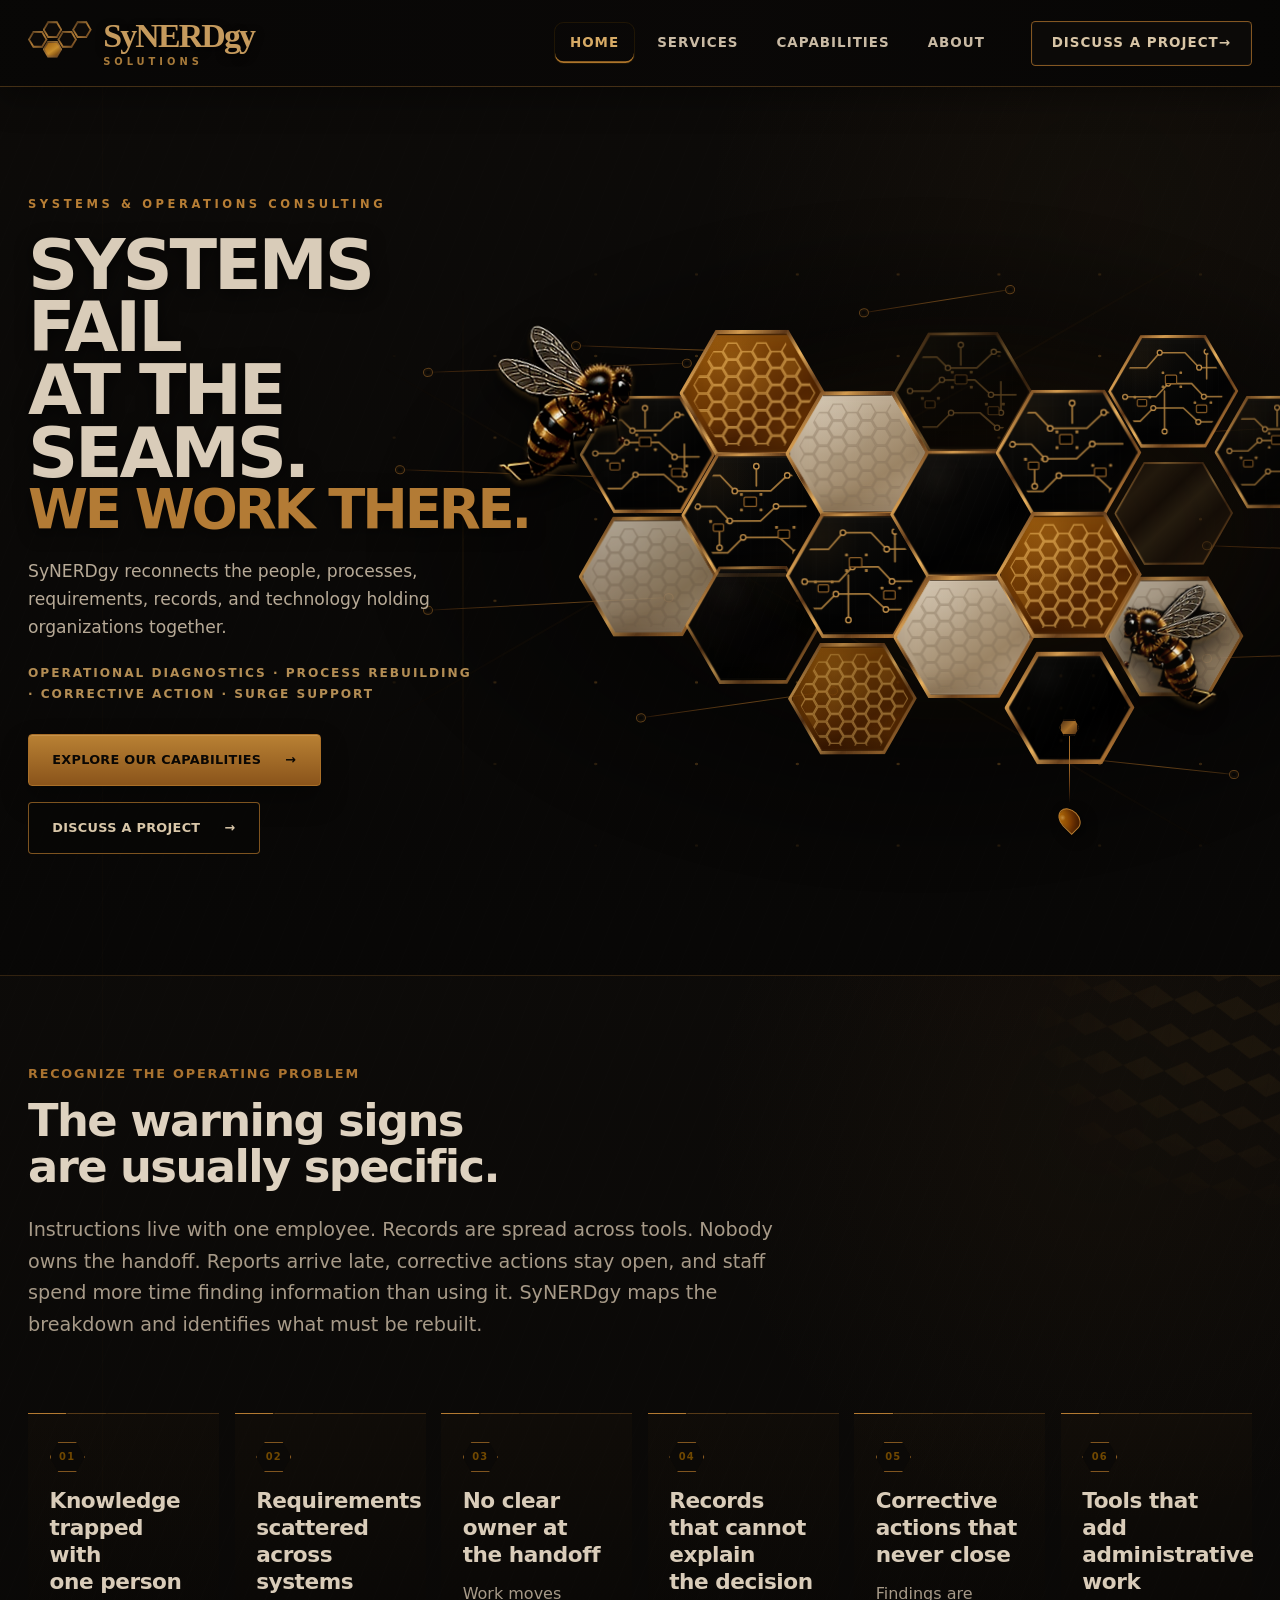
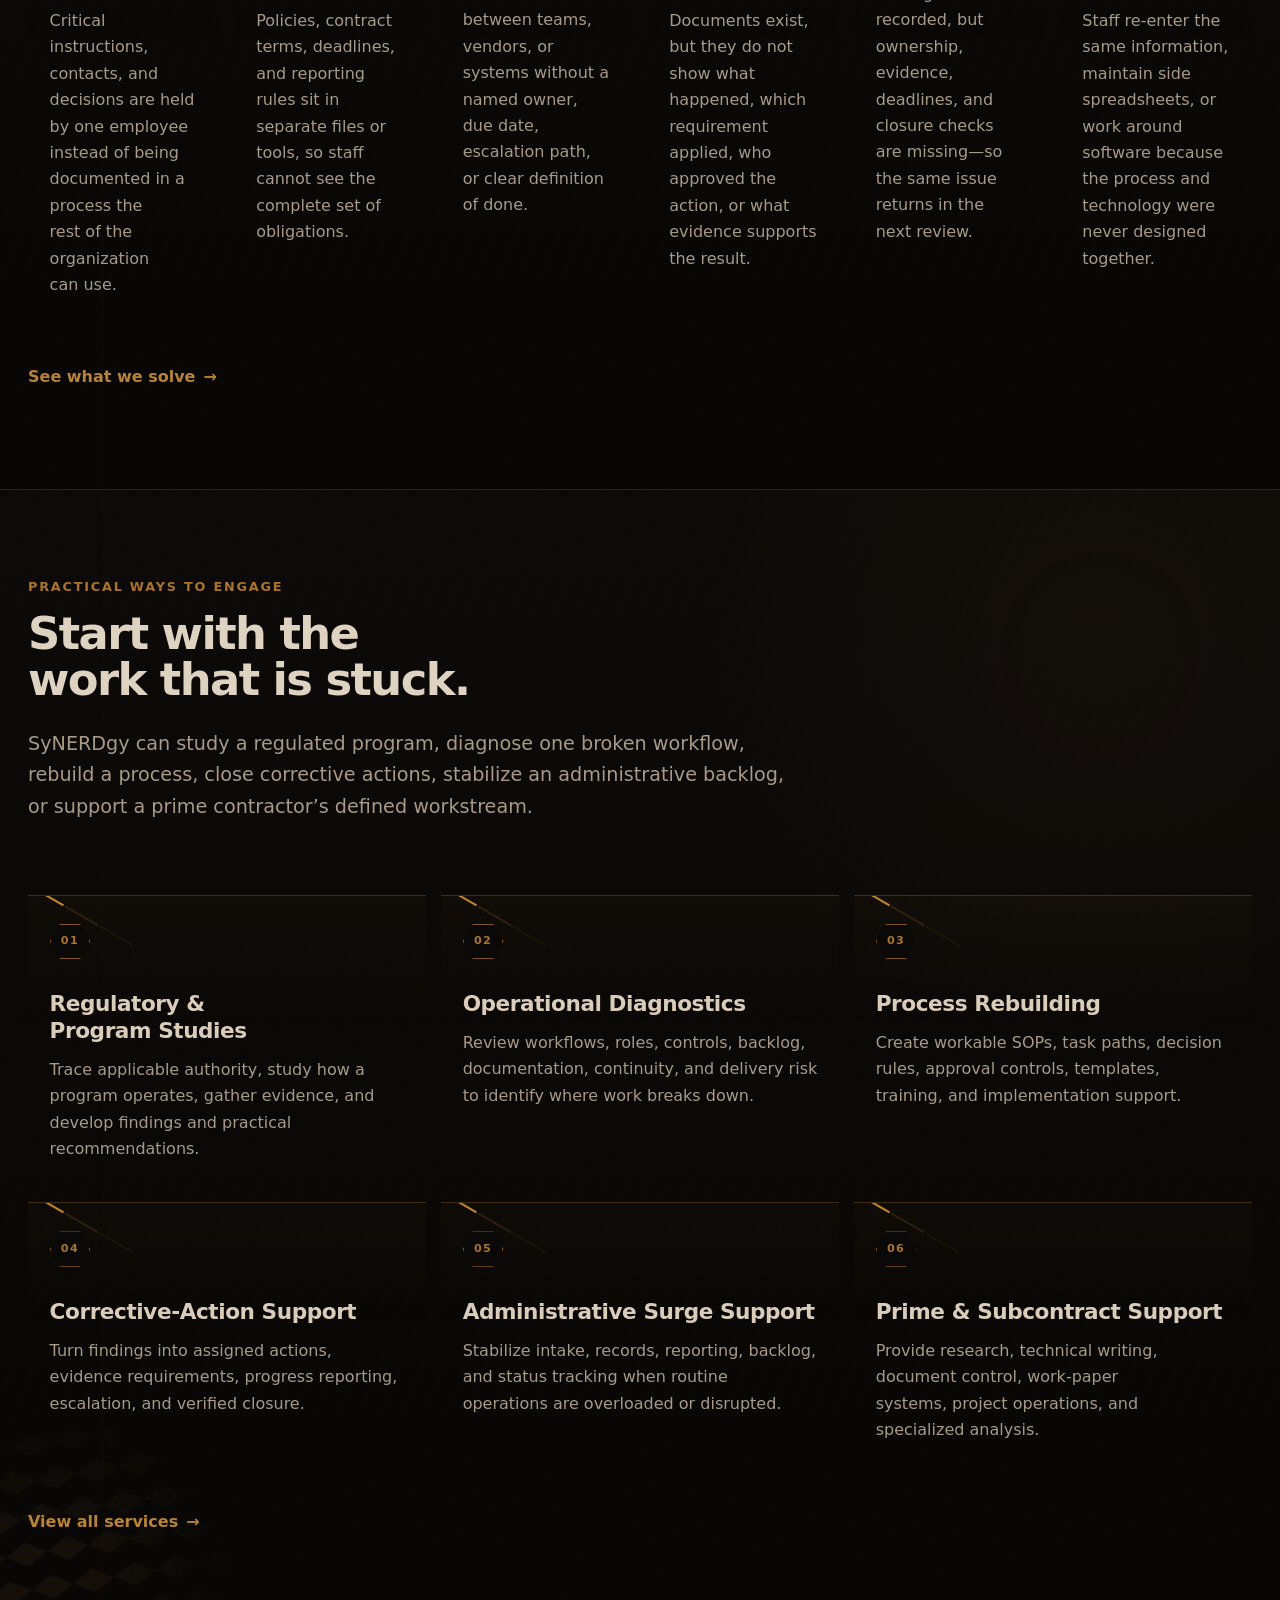
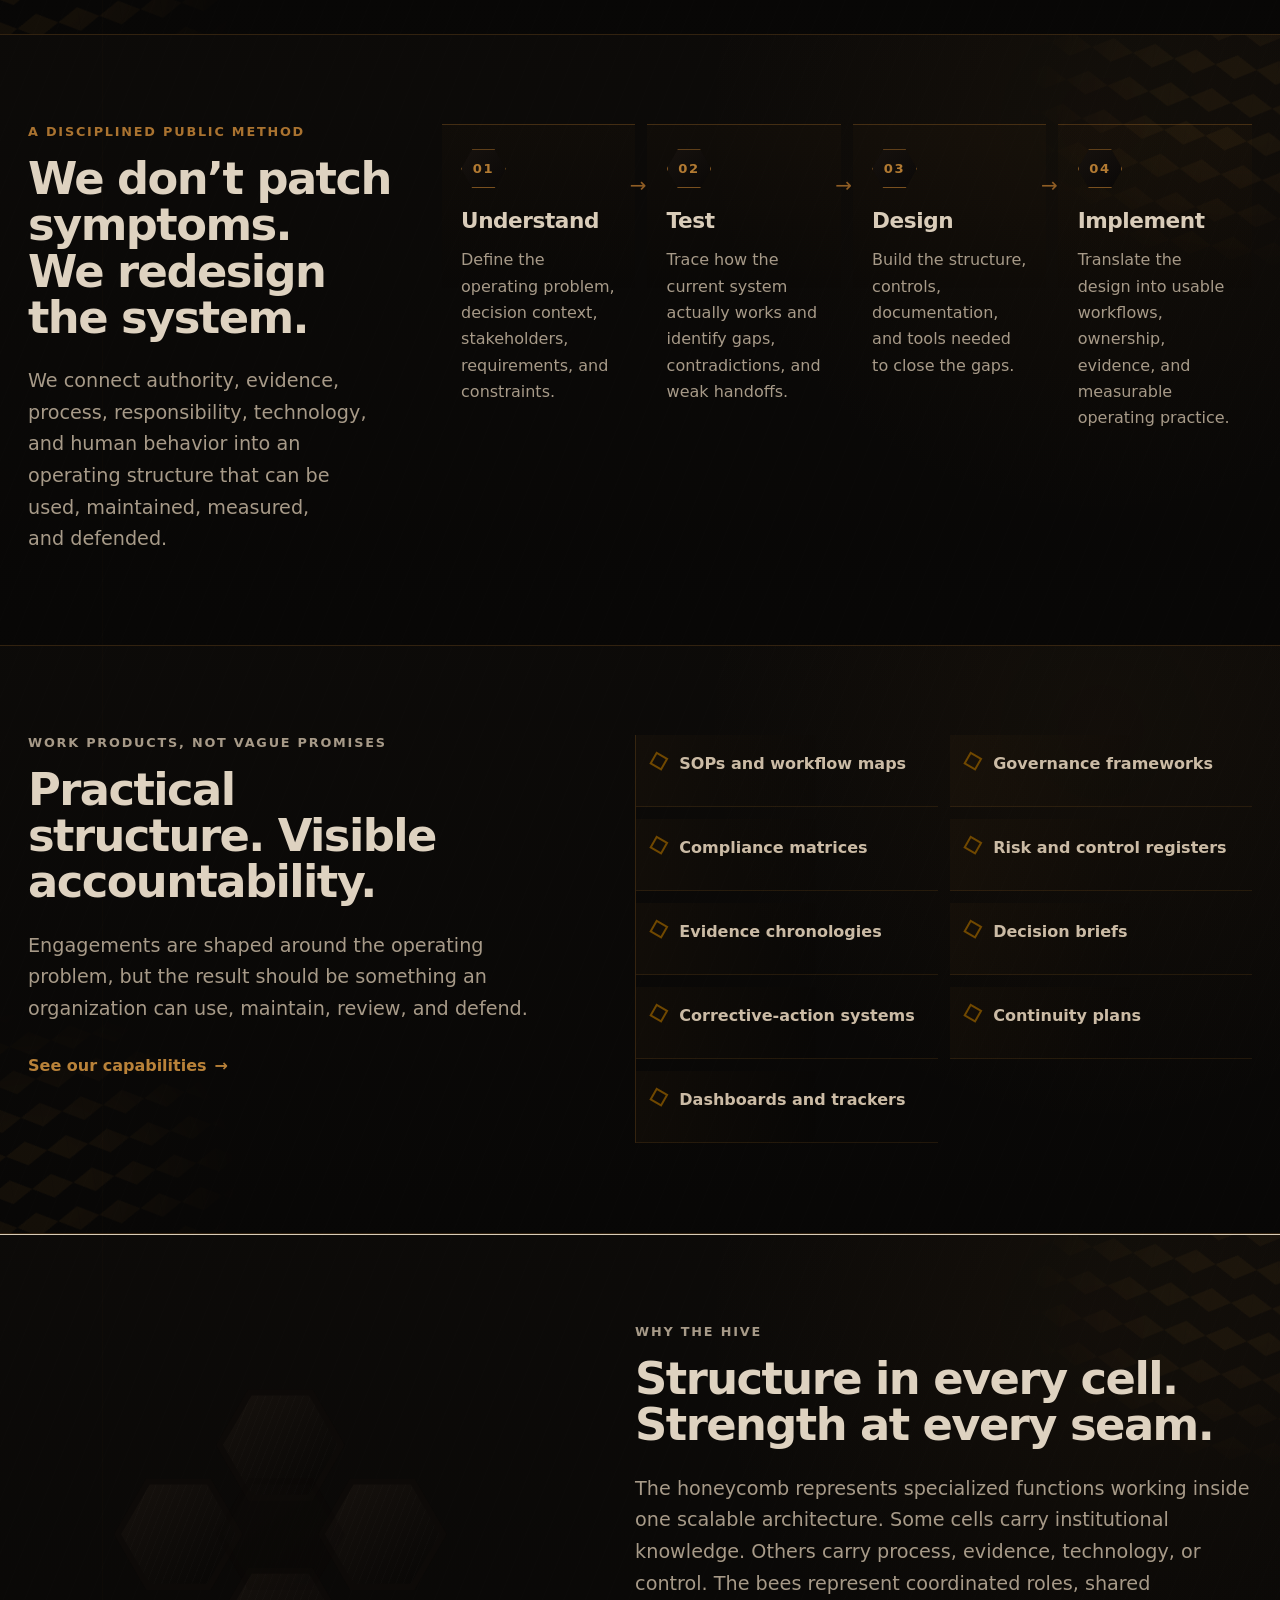
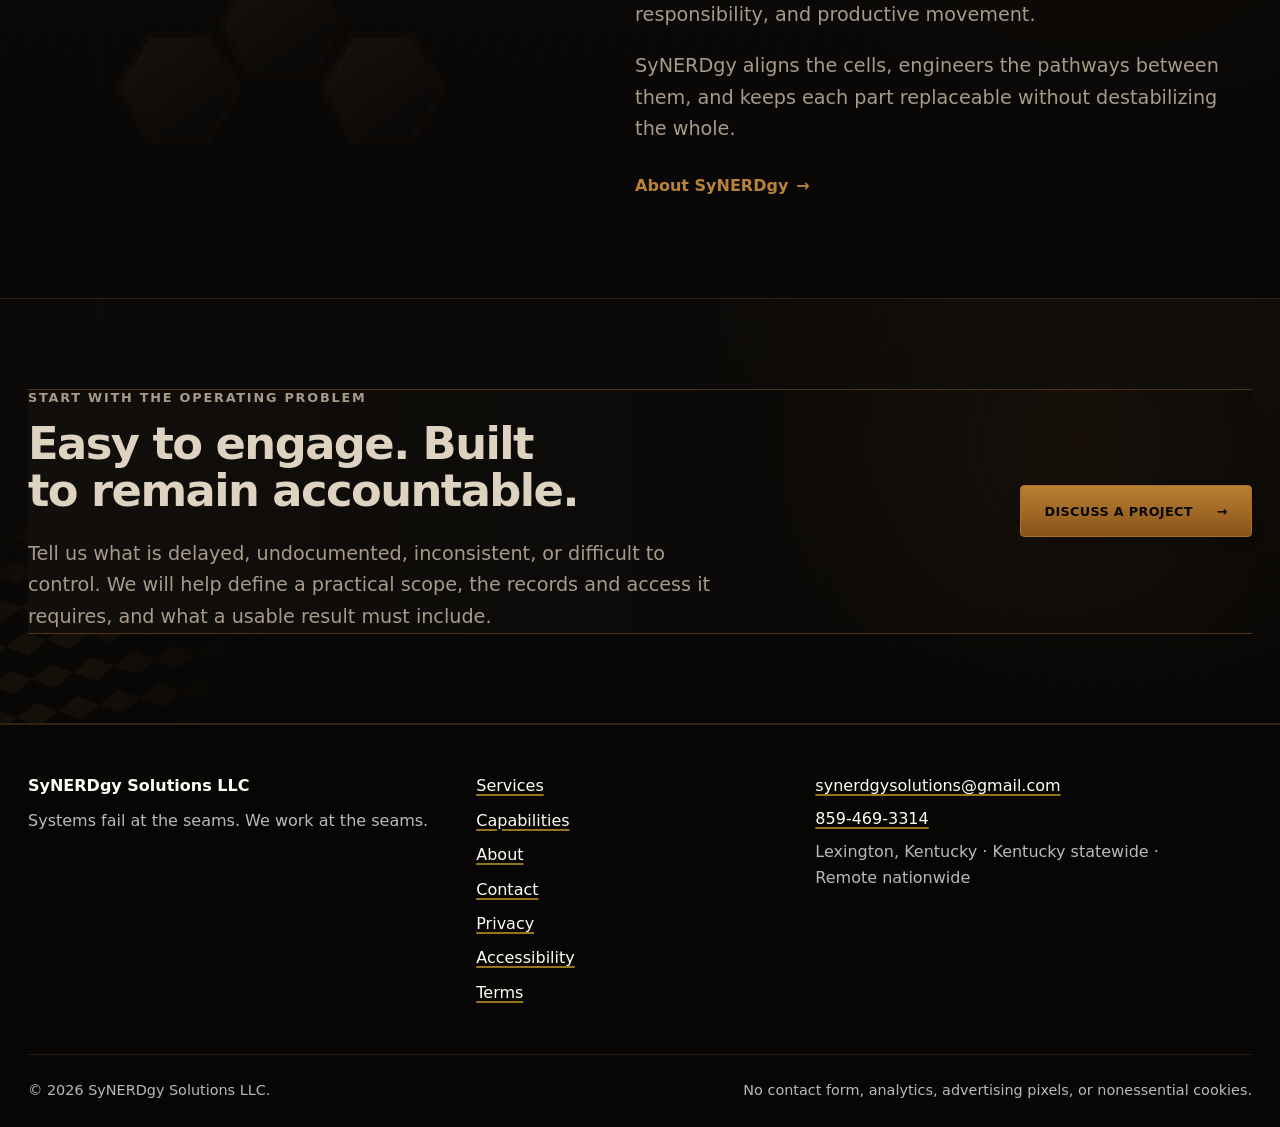
==== commit 470852f2: "Repair GitHub Pages visual system and public copy" ====
--- a/index.html
+++ b/index.html
@@ -3,21 +3,21 @@
 <head>
   <meta charset="utf-8">
   <meta name="viewport" content="width=device-width, initial-scale=1">
-  <meta name="description" content="SyNERDgy Solutions aligns strategy, governance, operations, and technology to turn organizational complexity into systems that work.">
-  <title>SyNERDgy Solutions | Enterprise Business Architecture</title>
+  <meta name="description" content="SyNERDgy Solutions helps organizations diagnose operational breakdowns, rebuild processes, control records, and close corrective actions.">
+  <title>SyNERDgy Solutions | Systems &amp; Operations Consulting</title>
   <meta name="theme-color" content="#11100E">
   <meta name="color-scheme" content="dark">
   <meta property="og:type" content="website">
   <meta property="og:site_name" content="SyNERDgy Solutions">
-  <meta property="og:title" content="SyNERDgy Solutions | Enterprise Business Architecture">
-  <meta property="og:description" content="SyNERDgy Solutions aligns strategy, governance, operations, and technology to turn organizational complexity into systems that work.">
+  <meta property="og:title" content="SyNERDgy Solutions | Systems &amp; Operations Consulting">
+  <meta property="og:description" content="SyNERDgy Solutions helps organizations diagnose operational breakdowns, rebuild processes, control records, and close corrective actions.">
   <meta property="og:locale" content="en_US">
-  <meta name="twitter:title" content="SyNERDgy Solutions | Enterprise Business Architecture">
-  <meta name="twitter:description" content="SyNERDgy Solutions aligns strategy, governance, operations, and technology to turn organizational complexity into systems that work.">
-  <link rel="icon" href="/assets/images/favicon.svg" type="image/svg+xml">
-  <link rel="icon" href="/assets/images/icon-192.png" sizes="192x192" type="image/png">
-  <link rel="apple-touch-icon" href="/assets/images/apple-touch-icon.png">
-  <link rel="manifest" href="/site.webmanifest">
+  <meta name="twitter:title" content="SyNERDgy Solutions | Systems &amp; Operations Consulting">
+  <meta name="twitter:description" content="SyNERDgy Solutions helps organizations diagnose operational breakdowns, rebuild processes, control records, and close corrective actions.">
+  <link rel="icon" href="assets/images/favicon.svg" type="image/svg+xml">
+  <link rel="icon" href="assets/images/icon-192.png" sizes="192x192" type="image/png">
+  <link rel="apple-touch-icon" href="assets/images/apple-touch-icon.png">
+  <link rel="manifest" href="site.webmanifest">
   <!-- BEGIN SITE URL METADATA -->
   <!-- Run: python3 scripts/configure_site_url.py https://your-domain.example -->
   <!-- END SITE URL METADATA -->
@@ -30,7 +30,7 @@
       "@id": "#organization",
       "name": "SyNERDgy Solutions",
       "legalName": "SyNERDgy Solutions LLC",
-      "description": "An enterprise business architecture and systems consulting firm aligning strategy, governance, operations, processes, records, and responsible technology.",
+      "description": "A Kentucky systems and operations consulting firm providing operational diagnostics, regulatory analysis, process rebuilding, corrective-action support, records control, and implementation support.",
       "foundingDate": "2025-12-08",
       "email": "mailto:synerdgysolutions@gmail.com",
       "address": {
@@ -50,13 +50,13 @@
         }
       ],
       "knowsAbout": [
-        "Enterprise business architecture",
-        "Governance, risk and compliance",
-        "Operations and process improvement",
-        "Evidence and records architecture",
-        "Research and decision support",
-        "AI governance and responsible technology",
-        "Human-centered systems design"
+        "Operational diagnostics",
+        "Regulatory and program studies",
+        "Process rebuilding",
+        "Corrective-action support",
+        "Administrative surge support",
+        "Evidence and records control",
+        "Prime and subcontract support"
       ]
     },
     {
@@ -71,16 +71,16 @@
   ]
 }
   </script>
-  <link rel="stylesheet" href="/assets/css/styles.css">
-  <link rel="stylesheet" href="/assets/css/home-tech.css">
-  <script src="/assets/js/main.js" defer></script>
+  <link rel="stylesheet" href="assets/css/styles.css">
+  <link rel="stylesheet" href="assets/css/home-tech.css">
+  <script src="assets/js/main.js" defer></script>
 </head>
 <body class="home-page">
   <a class="skip-link" href="#main-content">Skip to main content</a>
 
   <header class="site-header" data-site-header>
     <div class="site-header__inner container">
-      <a class="brand" href="/" aria-label="SyNERDgy Solutions home">
+      <a class="brand" href="./" aria-label="SyNERDgy Solutions home">
         <span class="brand__hive" aria-hidden="true">
           <span></span><span></span><span></span><span></span><span></span>
         </span>
@@ -97,11 +97,11 @@
 
       <nav class="site-nav" id="primary-navigation" aria-label="Primary" data-site-nav>
         <ul class="site-nav__list">
-          <li><a class="site-nav__link" href="/" aria-current="page">Home</a></li>
-          <li><a class="site-nav__link" href="/services/">Services</a></li>
-          <li><a class="site-nav__link" href="/capabilities/">Capabilities</a></li>
-          <li><a class="site-nav__link" href="/about/">About</a></li>
-          <li><a class="site-nav__link site-nav__link--contact" href="/contact/">Discuss a Project <span aria-hidden="true">→</span></a></li>
+          <li><a class="site-nav__link" href="./" aria-current="page">Home</a></li>
+          <li><a class="site-nav__link" href="services/">Services</a></li>
+          <li><a class="site-nav__link" href="capabilities/">Capabilities</a></li>
+          <li><a class="site-nav__link" href="about/">About</a></li>
+          <li><a class="site-nav__link site-nav__link--contact" href="contact/">Discuss a Project <span aria-hidden="true">→</span></a></li>
         </ul>
       </nav>
     </div>
@@ -111,13 +111,13 @@
     <section class="home-hero section" aria-labelledby="home-hero-title">
       <div class="container home-hero__grid">
         <div class="home-hero__content">
-          <p class="eyebrow">Enterprise Business Architecture</p>
-          <h1 id="home-hero-title"><span>Order isn’t</span><span>accidental.</span><strong>It’s engineered.</strong></h1>
-          <p class="home-hero__lead">We align strategy, governance, operations, and technology to turn organizational complexity into systems that work.</p>
-          <p class="home-hero__scope">Governance · Operations · Process Design · Documentation · Technology &amp; AI</p>
+          <p class="eyebrow">Systems &amp; Operations Consulting</p>
+          <h1 id="home-hero-title"><span>Systems fail</span><span>at the seams.</span><strong>We work there.</strong></h1>
+          <p class="home-hero__lead">SyNERDgy reconnects the people, processes, requirements, records, and technology holding organizations together.</p>
+          <p class="home-hero__scope">Operational Diagnostics · Process Rebuilding · Corrective Action · Surge Support</p>
           <div class="button-row">
-            <a class="button button--primary" href="/capabilities/">Explore Our Capabilities</a>
-            <a class="button button--secondary" href="/contact/">Work With SyNERDgy</a>
+            <a class="button button--primary" href="capabilities/">Explore Our Capabilities</a>
+            <a class="button button--secondary" href="contact/">Discuss a Project</a>
           </div>
         </div>
 
@@ -153,8 +153,8 @@
           <span class="hero-hive__trace hero-hive__trace--08"></span>
           <span class="hero-hive__trace hero-hive__trace--09"></span>
           <span class="hero-hive__trace hero-hive__trace--10"></span>
-          <img class="hero-hive__bee hero-hive__bee--left" src="/assets/images/bee-left-stylized.png" alt="" width="248" height="268" decoding="async">
-          <img class="hero-hive__bee hero-hive__bee--right" src="/assets/images/bee-right-stylized.png" alt="" width="262" height="282" decoding="async">
+          <img class="hero-hive__bee hero-hive__bee--left" src="assets/images/bee-left-stylized.png" alt="" width="248" height="268" decoding="async">
+          <img class="hero-hive__bee hero-hive__bee--right" src="assets/images/bee-right-stylized.png" alt="" width="262" height="282" decoding="async">
           <span class="hero-hive__drop-anchor"></span>
           <span class="hero-hive__honey-drop"></span>
         </div>
@@ -164,90 +164,90 @@
     <section class="section section--ink" aria-labelledby="problem-title">
       <div class="container">
         <div class="section-heading section-heading--light">
-          <p class="eyebrow eyebrow--light">Where systems begin to break</p>
-          <h2 id="problem-title">You see the symptoms. We find the system behind them.</h2>
-          <p>Critical procedures live in individual memory. Requirements scatter across tools and teams. Records cannot explain what happened. Responsibilities disappear between departments. SyNERDgy traces the system beneath the symptoms and redesigns the structure around the work.</p>
+          <p class="eyebrow eyebrow--light">Recognize the operating problem</p>
+          <h2 id="problem-title">The warning signs are usually specific.</h2>
+          <p>Instructions live with one employee. Records are spread across tools. Nobody owns the handoff. Reports arrive late, corrective actions stay open, and staff spend more time finding information than using it. SyNERDgy maps the breakdown and identifies what must be rebuilt.</p>
         </div>
 
         <div class="problem-grid">
           <article class="problem-card">
             <p class="card-kicker">01</p>
-            <h3>Memory-dependent work</h3>
-            <p>Essential knowledge lives with one person instead of inside a usable process.</p>
+            <h3>Knowledge trapped with one person</h3>
+            <p>Critical instructions, contacts, and decisions are held by one employee instead of being documented in a process the rest of the organization can use.</p>
           </article>
           <article class="problem-card">
             <p class="card-kicker">02</p>
-            <h3>Scattered requirements</h3>
-            <p>Policies, obligations, and operating rules sit in different places with no shared view.</p>
+            <h3>Requirements scattered across systems</h3>
+            <p>Policies, contract terms, deadlines, and reporting rules sit in separate files or tools, so staff cannot see the complete set of obligations.</p>
           </article>
           <article class="problem-card">
             <p class="card-kicker">03</p>
-            <h3>Unclear handoffs</h3>
-            <p>Work crosses teams, vendors, or systems without clear ownership or completion criteria.</p>
+            <h3>No clear owner at the handoff</h3>
+            <p>Work moves between teams, vendors, or systems without a named owner, due date, escalation path, or clear definition of done.</p>
           </article>
           <article class="problem-card">
             <p class="card-kicker">04</p>
-            <h3>Disconnected records</h3>
-            <p>Documents exist, but they do not create a defensible account of decisions and actions.</p>
+            <h3>Records that cannot explain the decision</h3>
+            <p>Documents exist, but they do not show what happened, which requirement applied, who approved the action, or what evidence supports the result.</p>
           </article>
           <article class="problem-card">
             <p class="card-kicker">05</p>
-            <h3>Policy-to-practice gaps</h3>
-            <p>Written expectations and real operating conditions quietly become two different systems.</p>
+            <h3>Corrective actions that never close</h3>
+            <p>Findings are recorded, but ownership, evidence, deadlines, and closure checks are missing—so the same issue returns in the next review.</p>
           </article>
           <article class="problem-card">
             <p class="card-kicker">06</p>
-            <h3>Technology without human fit</h3>
-            <p>Tools add friction because the workflow was never designed around how people actually work.</p>
-          </article>
-        </div>
-
-        <a class="text-link text-link--light" href="/services/">See what we solve <span aria-hidden="true">→</span></a>
+            <h3>Tools that add administrative work</h3>
+            <p>Staff re-enter the same information, maintain side spreadsheets, or work around software because the process and technology were never designed together.</p>
+          </article>
+        </div>
+
+        <a class="text-link text-link--light" href="services/">See what we solve <span aria-hidden="true">→</span></a>
       </div>
     </section>
 
     <section class="section" aria-labelledby="services-title">
       <div class="container">
         <div class="section-heading">
-          <p class="eyebrow">Enterprise architecture in practice</p>
-          <h2 id="services-title">Architecture for systems that work.</h2>
-          <p>We align governance, operations, information, technology, and human behavior into operating systems that are clear, maintainable, and defensible.</p>
+          <p class="eyebrow">Practical ways to engage</p>
+          <h2 id="services-title">Start with the work that is stuck.</h2>
+          <p>SyNERDgy can study a regulated program, diagnose one broken workflow, rebuild a process, close corrective actions, stabilize an administrative backlog, or support a prime contractor’s defined workstream.</p>
         </div>
 
         <div class="service-grid">
           <article class="service-card">
             <span class="service-card__index" aria-hidden="true">01</span>
-            <h3>Governance, Risk &amp; Compliance</h3>
-            <p>Turn requirements into clear authority, controls, responsibilities, and evidence.</p>
+            <h3>Regulatory &amp; Program Studies</h3>
+            <p>Trace applicable authority, study how a program operates, gather evidence, and develop findings and practical recommendations.</p>
           </article>
           <article class="service-card">
             <span class="service-card__index" aria-hidden="true">02</span>
-            <h3>Operations &amp; Process Improvement</h3>
-            <p>Clarify workflows, ownership, handoffs, failure points, and repeatable operating steps.</p>
+            <h3>Operational Diagnostics</h3>
+            <p>Review workflows, roles, controls, backlog, documentation, continuity, and delivery risk to identify where work breaks down.</p>
           </article>
           <article class="service-card">
             <span class="service-card__index" aria-hidden="true">03</span>
-            <h3>Evidence &amp; Records Architecture</h3>
-            <p>Organize records so decisions, actions, obligations, and outcomes can be understood.</p>
+            <h3>Process Rebuilding</h3>
+            <p>Create workable SOPs, task paths, decision rules, approval controls, templates, training, and implementation support.</p>
           </article>
           <article class="service-card">
             <span class="service-card__index" aria-hidden="true">04</span>
-            <h3>Research &amp; Decision Support</h3>
-            <p>Structure complex information into usable findings, comparisons, and decision briefs.</p>
+            <h3>Corrective-Action Support</h3>
+            <p>Turn findings into assigned actions, evidence requirements, progress reporting, escalation, and verified closure.</p>
           </article>
           <article class="service-card">
             <span class="service-card__index" aria-hidden="true">05</span>
-            <h3>AI Governance &amp; Responsible Technology</h3>
-            <p>Build practical oversight for AI use, accountability, risk, records, and human review.</p>
+            <h3>Administrative Surge Support</h3>
+            <p>Stabilize intake, records, reporting, backlog, and status tracking when routine operations are overloaded or disrupted.</p>
           </article>
           <article class="service-card">
             <span class="service-card__index" aria-hidden="true">06</span>
-            <h3>Human-Centered Systems Design</h3>
-            <p>Design systems around real users, cognitive load, accessibility, and operating conditions.</p>
-          </article>
-        </div>
-
-        <a class="text-link" href="/services/">View all services <span aria-hidden="true">→</span></a>
+            <h3>Prime &amp; Subcontract Support</h3>
+            <p>Provide research, technical writing, document control, work-paper systems, project operations, and specialized analysis.</p>
+          </article>
+        </div>
+
+        <a class="text-link" href="services/">View all services <span aria-hidden="true">→</span></a>
       </div>
     </section>
 
@@ -298,7 +298,7 @@
           <p class="eyebrow">Work products, not vague promises</p>
           <h2 id="deliverables-title">Practical structure. Visible accountability.</h2>
           <p>Engagements are shaped around the operating problem, but the result should be something an organization can use, maintain, review, and defend.</p>
-          <a class="text-link" href="/capabilities/">See our capabilities <span aria-hidden="true">→</span></a>
+          <a class="text-link" href="capabilities/">See our capabilities <span aria-hidden="true">→</span></a>
         </div>
 
         <ul class="deliverables-list">
@@ -328,10 +328,10 @@
         </div>
         <div class="section-heading">
           <p class="eyebrow">Why the hive</p>
-          <h2 id="hive-title">Structure in every cell. Strength across the system.</h2>
+          <h2 id="hive-title">Structure in every cell. Strength at every seam.</h2>
           <p>The honeycomb represents specialized functions working inside one scalable architecture. Some cells carry institutional knowledge. Others carry process, evidence, technology, or control. The bees represent coordinated roles, shared responsibility, and productive movement.</p>
           <p>SyNERDgy aligns the cells, engineers the pathways between them, and keeps each part replaceable without destabilizing the whole.</p>
-          <a class="text-link" href="/about/">About SyNERDgy <span aria-hidden="true">→</span></a>
+          <a class="text-link" href="about/">About SyNERDgy <span aria-hidden="true">→</span></a>
         </div>
       </div>
     </section>
@@ -340,10 +340,10 @@
       <div class="container final-cta__inner">
         <div>
           <p class="eyebrow eyebrow--light">Start with the operating problem</p>
-          <h2 id="contact-title">Complex systems need intentional architecture.</h2>
-          <p>Let’s turn scattered processes, obligations, records, and technology into a system your organization can actually operate.</p>
-        </div>
-        <a class="button button--gold" href="/contact/">Discuss Your System</a>
+          <h2 id="contact-title">Easy to engage. Built to remain accountable.</h2>
+          <p>Tell us what is delayed, undocumented, inconsistent, or difficult to control. We will help define a practical scope, the records and access it requires, and what a usable result must include.</p>
+        </div>
+        <a class="button button--gold" href="contact/">Discuss a Project</a>
       </div>
     </section>
   </main>
@@ -352,24 +352,28 @@
     <div class="container site-footer__grid">
       <div>
         <p class="site-footer__brand">SyNERDgy Solutions LLC</p>
-        <p class="site-footer__tagline">Order isn’t accidental. It’s engineered.</p>
+        <p class="site-footer__tagline">Systems fail at the seams. We work at the seams.</p>
       </div>
       <nav aria-label="Footer">
         <ul class="footer-nav">
-          <li><a href="/services/">Services</a></li>
-          <li><a href="/capabilities/">Capabilities</a></li>
-          <li><a href="/about/">About</a></li>
-          <li><a href="/contact/">Contact</a></li>
+          <li><a href="services/">Services</a></li>
+          <li><a href="capabilities/">Capabilities</a></li>
+          <li><a href="about/">About</a></li>
+          <li><a href="contact/">Contact</a></li>
+          <li><a href="contact/#privacy-notice">Privacy</a></li>
+          <li><a href="contact/#accessibility">Accessibility</a></li>
+          <li><a href="contact/#terms">Terms</a></li>
         </ul>
       </nav>
       <div class="site-footer__contact">
         <a href="mailto:synerdgysolutions@gmail.com">synerdgysolutions@gmail.com</a>
-        <p>This static MVP uses no analytics, tracking scripts, cookies, or contact-form processors.</p>
+        <a href="tel:+18594693314">859-469-3314</a>
+        <p>Lexington, Kentucky · Kentucky statewide · Remote nationwide</p>
       </div>
     </div>
     <div class="container site-footer__bottom">
       <p>&copy; <span data-current-year>2026</span> SyNERDgy Solutions LLC.</p>
-      <p>Accessibility questions may be sent to the public business email above.</p>
+      <p>No contact form, analytics, advertising pixels, or nonessential cookies.</p>
     </div>
   </footer>
 </body>
--- a/assets/css/styles.css
+++ b/assets/css/styles.css
@@ -2991,3 +2991,256 @@
     opacity: 1;
   }
 }
+
+/* GitHub Pages recovery and shared launch-ready refinements. */
+
+.brand {
+  align-items: center;
+  gap: 0.75rem;
+}
+
+.brand::after {
+  display: none;
+}
+
+.brand__wordmark {
+  display: grid;
+  line-height: 1;
+}
+
+.brand__hive {
+  position: relative;
+  display: block;
+  width: 2.9rem;
+  height: 2.1rem;
+  flex: 0 0 auto;
+}
+
+.brand__hive span {
+  position: absolute;
+  width: 0.94rem;
+  aspect-ratio: 1;
+  background: linear-gradient(145deg, #f4ce6c, #b86c06 72%);
+  clip-path: polygon(25% 6.7%, 75% 6.7%, 100% 50%, 75% 93.3%, 25% 93.3%, 0 50%);
+  filter: drop-shadow(0 0.12rem 0.12rem rgb(82 43 0 / 0.24));
+}
+
+.brand__hive span::after {
+  position: absolute;
+  inset: 0.14rem;
+  background: var(--color-ink);
+  clip-path: inherit;
+  content: "";
+}
+
+.brand__hive span:nth-child(1) { top: 0.47rem; left: 0; }
+.brand__hive span:nth-child(2) { top: 0; left: 0.7rem; }
+.brand__hive span:nth-child(3) { top: 0.94rem; left: 0.7rem; }
+.brand__hive span:nth-child(4) { top: 0.47rem; left: 1.4rem; }
+.brand__hive span:nth-child(5) { top: 0; left: 2.1rem; }
+
+.brand__hive span:nth-child(3)::after {
+  background: var(--color-gold);
+}
+
+.site-footer__contact {
+  display: flex;
+  align-items: flex-start;
+  flex-direction: column;
+  gap: 0.4rem;
+}
+
+.site-footer__contact p {
+  margin-bottom: 0;
+}
+
+.contact-intro {
+  display: grid;
+  grid-template-columns: minmax(0, 1.15fr) minmax(18rem, 0.7fr);
+  align-items: center;
+  gap: clamp(2rem, 6vw, 6rem);
+}
+
+.contact-card {
+  position: relative;
+  overflow: hidden;
+  padding: clamp(1.5rem, 4vw, 2.4rem);
+  border: 1px solid rgb(226 174 45 / 0.55);
+  border-radius: var(--radius-lg);
+  background:
+    radial-gradient(circle at 100% 0%, rgb(226 174 45 / 0.22), transparent 13rem),
+    linear-gradient(145deg, #221c18, #0f0d0b);
+  box-shadow: var(--shadow-lift);
+  color: var(--color-surface);
+}
+
+.contact-card::after {
+  position: absolute;
+  right: -3.5rem;
+  bottom: -4.2rem;
+  width: 10rem;
+  aspect-ratio: 1;
+  transform: rotate(30deg);
+  border: 1px solid rgb(226 174 45 / 0.28);
+  content: "";
+  pointer-events: none;
+}
+
+.contact-card a {
+  color: var(--color-gold-soft);
+}
+
+.contact-card__label {
+  color: var(--color-gold);
+  font-size: var(--font-size-xs);
+  font-weight: 850;
+  letter-spacing: 0.12em;
+  text-transform: uppercase;
+}
+
+.contact-card__note {
+  margin-bottom: 0;
+  padding-top: var(--space-4);
+  border-top: 1px solid rgb(255 255 255 / 0.16);
+  color: rgb(255 255 255 / 0.72);
+  font-size: var(--font-size-sm);
+}
+
+.contact-process {
+  display: grid;
+  grid-template-columns: minmax(0, 0.8fr) minmax(0, 1.2fr);
+  gap: clamp(2.5rem, 7vw, 7rem);
+}
+
+.contact-process__steps {
+  display: grid;
+  gap: var(--space-4);
+  margin: 0;
+  padding: 0;
+  list-style: none;
+}
+
+.contact-process__steps li {
+  display: grid;
+  grid-template-columns: auto 1fr;
+  gap: var(--space-5);
+  padding: var(--space-5);
+  border: 1px solid rgb(226 174 45 / 0.26);
+  border-radius: var(--radius-md);
+  background: rgb(255 255 255 / 0.045);
+}
+
+.contact-process__steps li > span {
+  color: var(--color-gold);
+  font-size: var(--font-size-sm);
+  font-weight: 850;
+}
+
+.contact-process__steps h3 {
+  margin-bottom: var(--space-2);
+  color: var(--color-surface);
+}
+
+.contact-process__steps p {
+  margin-bottom: 0;
+  color: rgb(255 255 255 / 0.72);
+}
+
+.inquiry-layout {
+  display: grid;
+  grid-template-columns: minmax(0, 0.78fr) minmax(0, 1.22fr);
+  gap: clamp(2.5rem, 7vw, 7rem);
+}
+
+.inquiry-cards,
+.notice-grid {
+  display: grid;
+  grid-template-columns: repeat(2, minmax(0, 1fr));
+  gap: var(--space-4);
+}
+
+.inquiry-cards article,
+.notice-card {
+  padding: var(--space-5);
+  border: 1px solid var(--color-border);
+  border-radius: var(--radius-md);
+  background: var(--color-surface);
+  box-shadow: var(--shadow-card);
+}
+
+.inquiry-cards article {
+  border-top: 0.24rem solid var(--color-gold);
+}
+
+.inquiry-cards h3,
+.notice-card h3 {
+  margin-bottom: var(--space-3);
+  font-size: var(--font-size-lg);
+}
+
+.inquiry-cards p,
+.notice-card p:last-child {
+  margin-bottom: 0;
+}
+
+.public-notices {
+  border-top: 1px solid var(--color-border);
+}
+
+.notice-card {
+  scroll-margin-top: calc(var(--header-height) + var(--space-5));
+}
+
+.notice-card:target {
+  border-color: var(--color-gold-dark);
+  box-shadow:
+    0 0 0 0.2rem rgb(226 174 45 / 0.24),
+    var(--shadow-soft);
+}
+
+.notice-card a {
+  overflow-wrap: anywhere;
+  font-weight: 750;
+  text-decoration-color: var(--color-gold-dark);
+}
+
+@media (max-width: 64rem) {
+  .contact-intro,
+  .contact-process,
+  .inquiry-layout {
+    grid-template-columns: 1fr;
+  }
+
+  .contact-card {
+    max-width: 40rem;
+  }
+}
+
+@media (max-width: 42rem) {
+  .inquiry-cards,
+  .notice-grid {
+    grid-template-columns: 1fr;
+  }
+
+  .contact-process__steps li {
+    gap: var(--space-4);
+    padding: var(--space-4);
+  }
+}
+
+@media print {
+  .contact-card,
+  .contact-process__steps li {
+    border-color: #777 !important;
+    background: #fff !important;
+    color: #000 !important;
+  }
+
+  .contact-card a,
+  .contact-card__label,
+  .contact-process__steps h3,
+  .contact-process__steps p,
+  .contact-process__steps li > span {
+    color: #000 !important;
+  }
+}
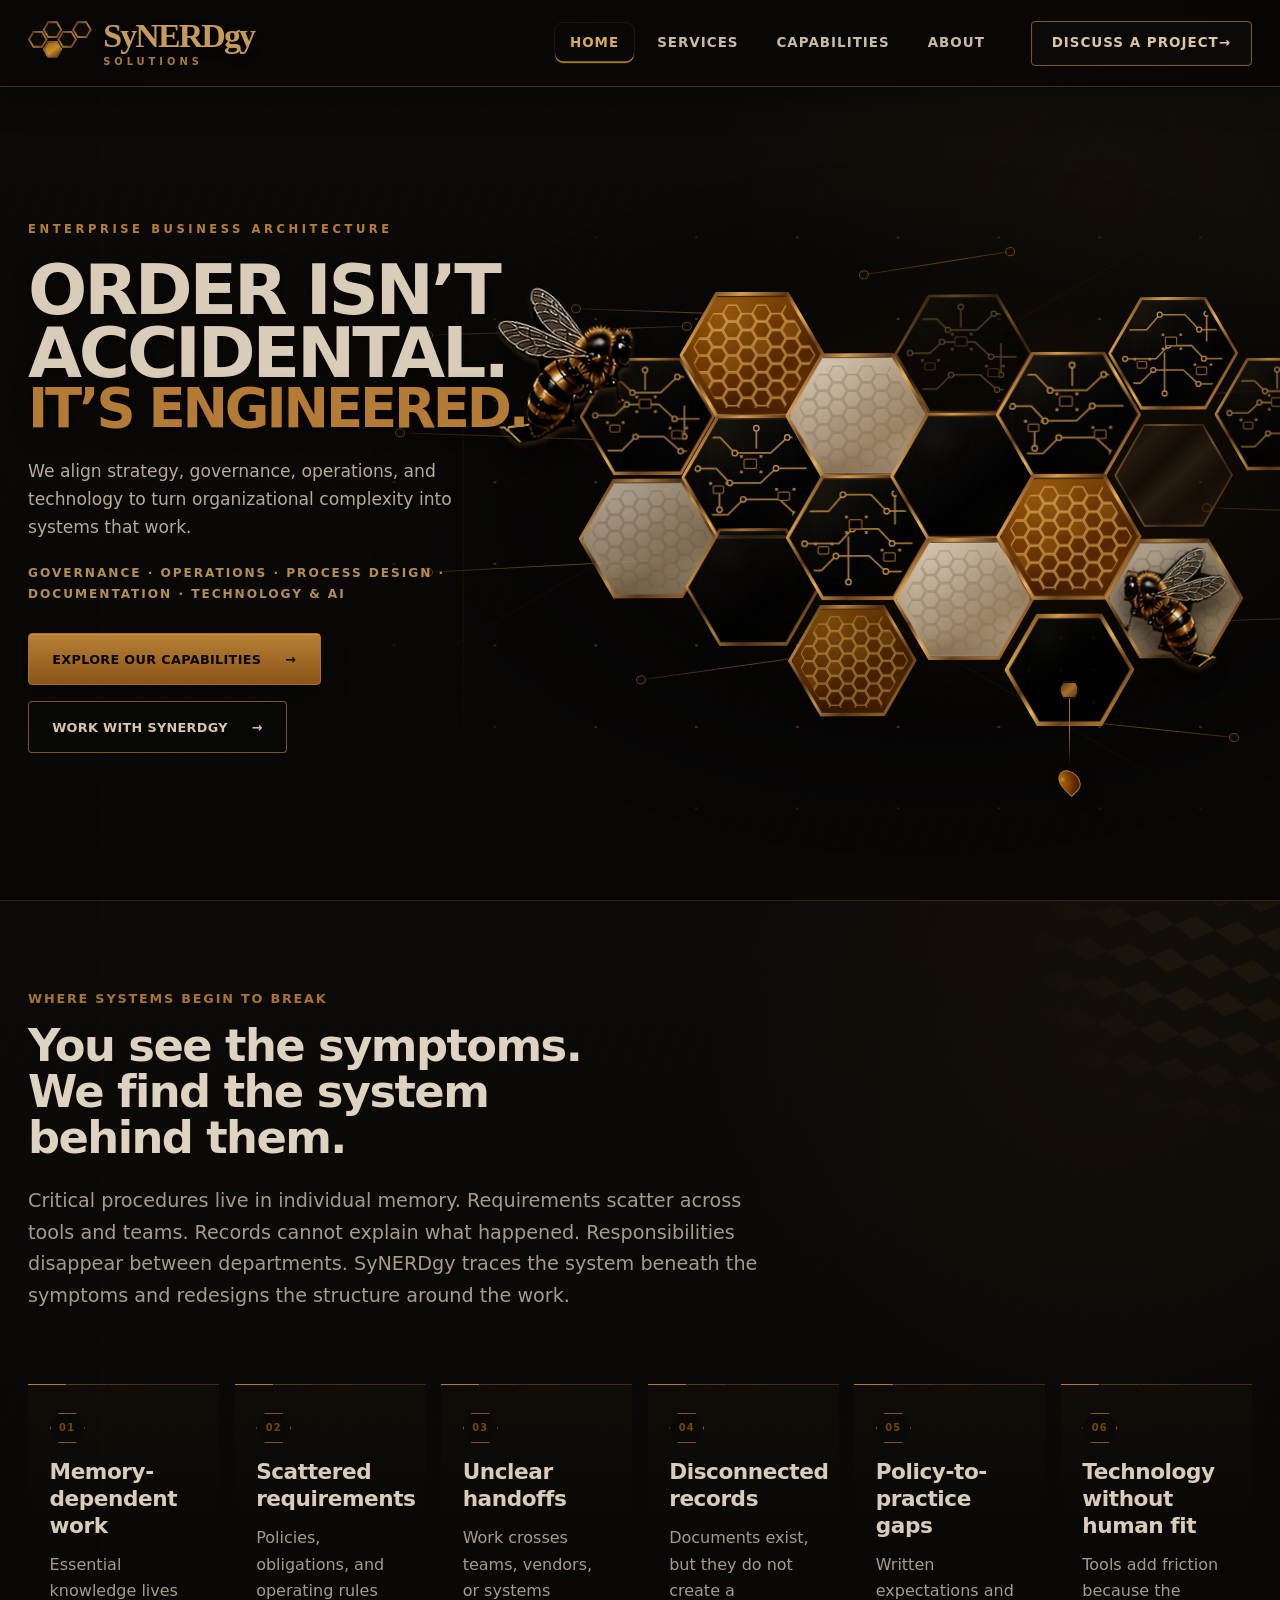
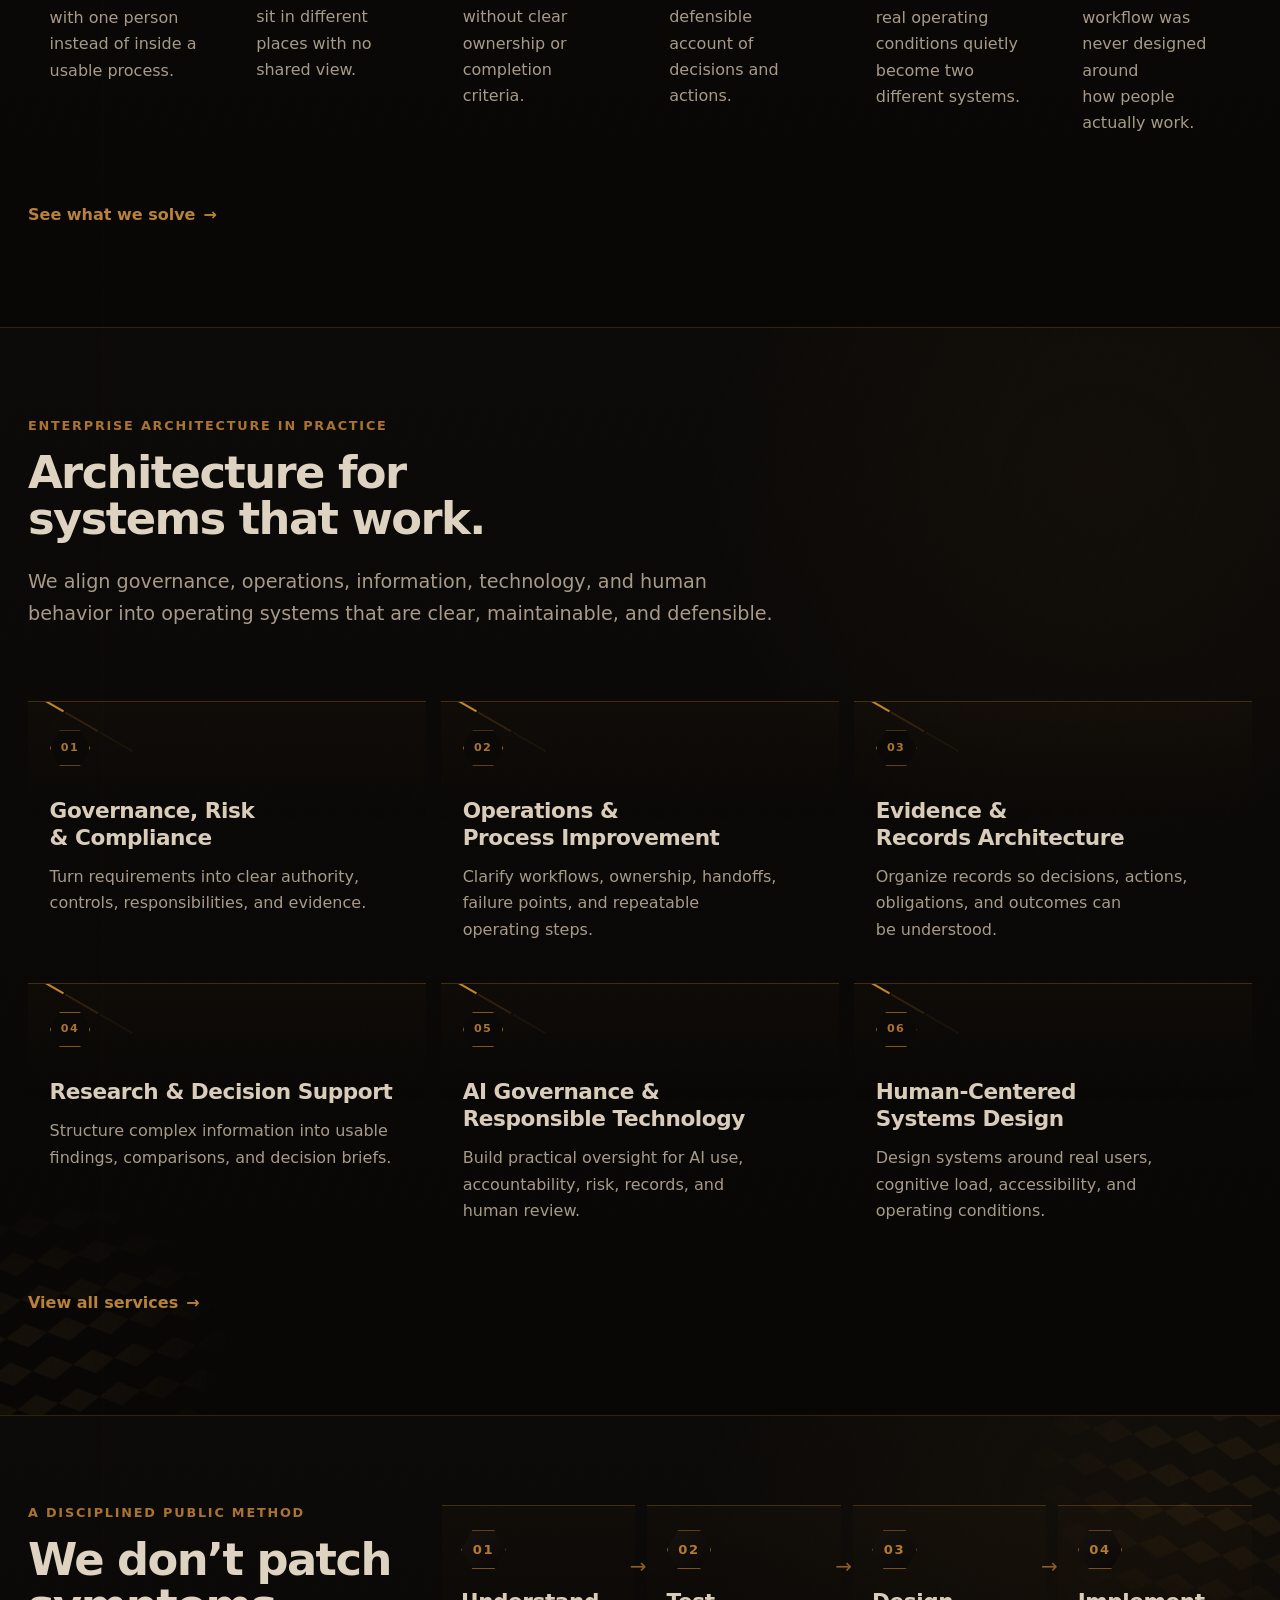
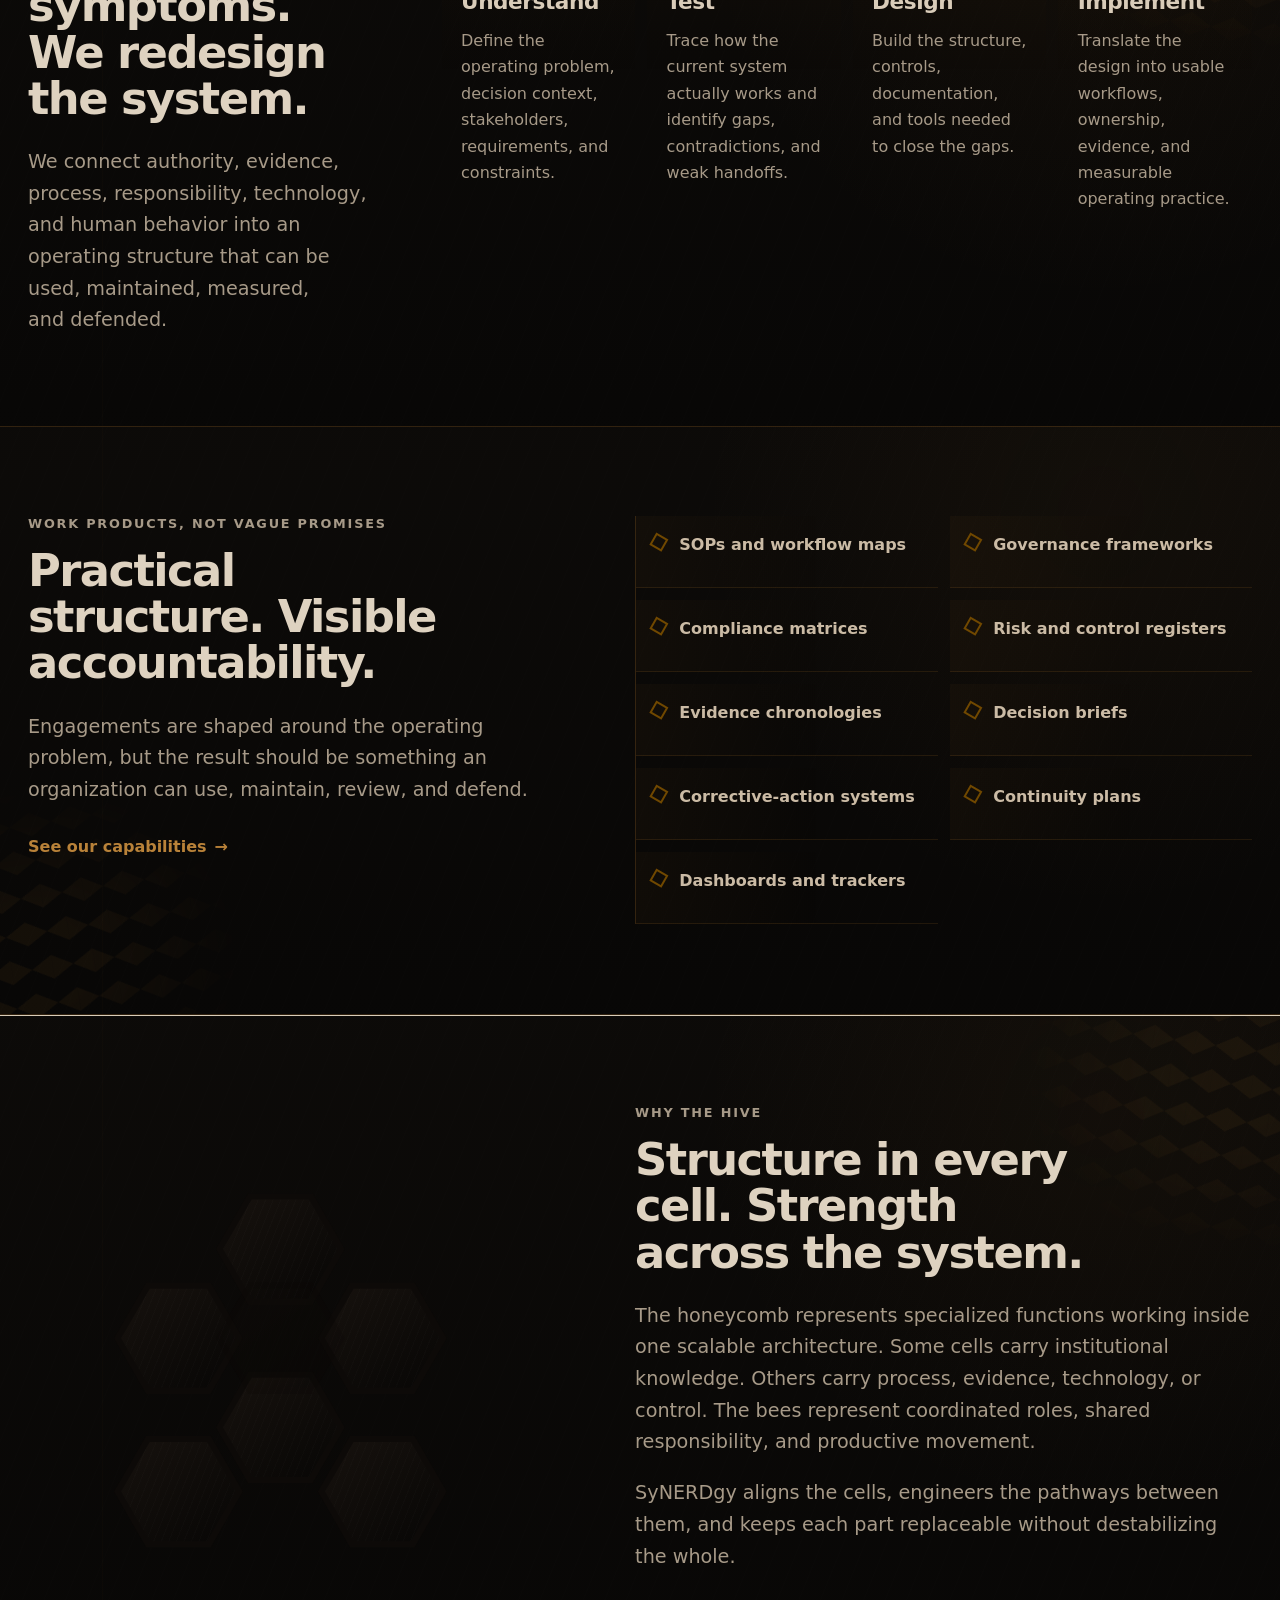
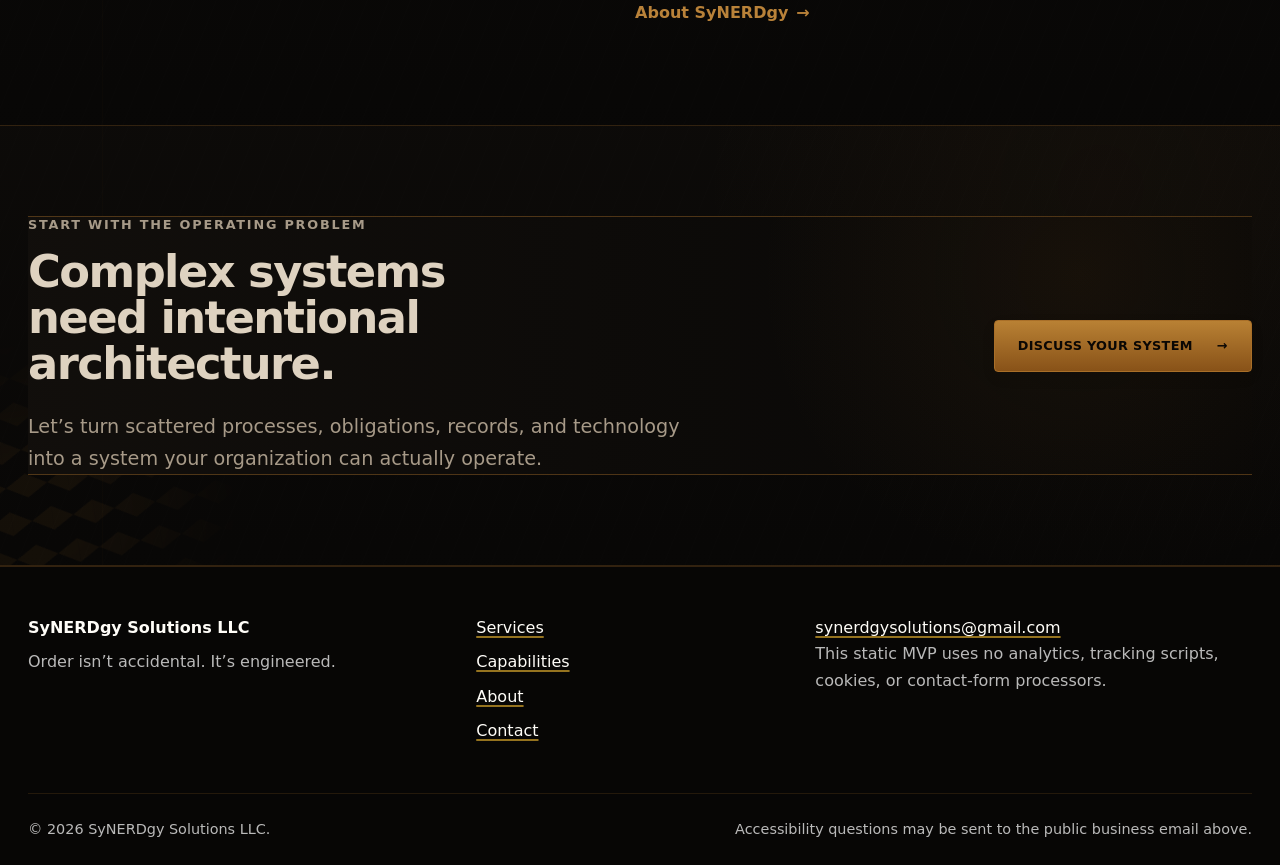
==== commit 5aa1d0ef: "Merge 92ab3e18229a4ba6ea594c5a7fe6e48fc0b71154 into 5ac712196d1cd9e722ac307a12573d792b0e8ad5" ====
--- a/index.html
+++ b/index.html
@@ -3,21 +3,21 @@
 <head>
   <meta charset="utf-8">
   <meta name="viewport" content="width=device-width, initial-scale=1">
-  <meta name="description" content="SyNERDgy Solutions helps organizations diagnose operational breakdowns, rebuild processes, control records, and close corrective actions.">
-  <title>SyNERDgy Solutions | Systems &amp; Operations Consulting</title>
+  <meta name="description" content="SyNERDgy Solutions aligns strategy, governance, operations, and technology to turn organizational complexity into systems that work.">
+  <title>SyNERDgy Solutions | Enterprise Business Architecture</title>
   <meta name="theme-color" content="#11100E">
   <meta name="color-scheme" content="dark">
   <meta property="og:type" content="website">
   <meta property="og:site_name" content="SyNERDgy Solutions">
-  <meta property="og:title" content="SyNERDgy Solutions | Systems &amp; Operations Consulting">
-  <meta property="og:description" content="SyNERDgy Solutions helps organizations diagnose operational breakdowns, rebuild processes, control records, and close corrective actions.">
+  <meta property="og:title" content="SyNERDgy Solutions | Enterprise Business Architecture">
+  <meta property="og:description" content="SyNERDgy Solutions aligns strategy, governance, operations, and technology to turn organizational complexity into systems that work.">
   <meta property="og:locale" content="en_US">
-  <meta name="twitter:title" content="SyNERDgy Solutions | Systems &amp; Operations Consulting">
-  <meta name="twitter:description" content="SyNERDgy Solutions helps organizations diagnose operational breakdowns, rebuild processes, control records, and close corrective actions.">
-  <link rel="icon" href="assets/images/favicon.svg" type="image/svg+xml">
-  <link rel="icon" href="assets/images/icon-192.png" sizes="192x192" type="image/png">
-  <link rel="apple-touch-icon" href="assets/images/apple-touch-icon.png">
-  <link rel="manifest" href="site.webmanifest">
+  <meta name="twitter:title" content="SyNERDgy Solutions | Enterprise Business Architecture">
+  <meta name="twitter:description" content="SyNERDgy Solutions aligns strategy, governance, operations, and technology to turn organizational complexity into systems that work.">
+  <link rel="icon" href="/assets/images/favicon.svg" type="image/svg+xml">
+  <link rel="icon" href="/assets/images/icon-192.png" sizes="192x192" type="image/png">
+  <link rel="apple-touch-icon" href="/assets/images/apple-touch-icon.png">
+  <link rel="manifest" href="/site.webmanifest">
   <!-- BEGIN SITE URL METADATA -->
   <!-- Run: python3 scripts/configure_site_url.py https://your-domain.example -->
   <!-- END SITE URL METADATA -->
@@ -30,7 +30,7 @@
       "@id": "#organization",
       "name": "SyNERDgy Solutions",
       "legalName": "SyNERDgy Solutions LLC",
-      "description": "A Kentucky systems and operations consulting firm providing operational diagnostics, regulatory analysis, process rebuilding, corrective-action support, records control, and implementation support.",
+      "description": "An enterprise business architecture and systems consulting firm aligning strategy, governance, operations, processes, records, and responsible technology.",
       "foundingDate": "2025-12-08",
       "email": "mailto:synerdgysolutions@gmail.com",
       "address": {
@@ -50,13 +50,13 @@
         }
       ],
       "knowsAbout": [
-        "Operational diagnostics",
-        "Regulatory and program studies",
-        "Process rebuilding",
-        "Corrective-action support",
-        "Administrative surge support",
-        "Evidence and records control",
-        "Prime and subcontract support"
+        "Enterprise business architecture",
+        "Governance, risk and compliance",
+        "Operations and process improvement",
+        "Evidence and records architecture",
+        "Research and decision support",
+        "AI governance and responsible technology",
+        "Human-centered systems design"
       ]
     },
     {
@@ -71,16 +71,16 @@
   ]
 }
   </script>
-  <link rel="stylesheet" href="assets/css/styles.css">
-  <link rel="stylesheet" href="assets/css/home-tech.css">
-  <script src="assets/js/main.js" defer></script>
+  <link rel="stylesheet" href="/assets/css/styles.css">
+  <link rel="stylesheet" href="/assets/css/home-tech.css">
+  <script src="/assets/js/main.js" defer></script>
 </head>
 <body class="home-page">
   <a class="skip-link" href="#main-content">Skip to main content</a>
 
   <header class="site-header" data-site-header>
     <div class="site-header__inner container">
-      <a class="brand" href="./" aria-label="SyNERDgy Solutions home">
+      <a class="brand" href="/" aria-label="SyNERDgy Solutions home">
         <span class="brand__hive" aria-hidden="true">
           <span></span><span></span><span></span><span></span><span></span>
         </span>
@@ -97,11 +97,11 @@
 
       <nav class="site-nav" id="primary-navigation" aria-label="Primary" data-site-nav>
         <ul class="site-nav__list">
-          <li><a class="site-nav__link" href="./" aria-current="page">Home</a></li>
-          <li><a class="site-nav__link" href="services/">Services</a></li>
-          <li><a class="site-nav__link" href="capabilities/">Capabilities</a></li>
-          <li><a class="site-nav__link" href="about/">About</a></li>
-          <li><a class="site-nav__link site-nav__link--contact" href="contact/">Discuss a Project <span aria-hidden="true">→</span></a></li>
+          <li><a class="site-nav__link" href="/" aria-current="page">Home</a></li>
+          <li><a class="site-nav__link" href="/services/">Services</a></li>
+          <li><a class="site-nav__link" href="/capabilities/">Capabilities</a></li>
+          <li><a class="site-nav__link" href="/about/">About</a></li>
+          <li><a class="site-nav__link site-nav__link--contact" href="/contact/">Discuss a Project <span aria-hidden="true">→</span></a></li>
         </ul>
       </nav>
     </div>
@@ -111,13 +111,13 @@
     <section class="home-hero section" aria-labelledby="home-hero-title">
       <div class="container home-hero__grid">
         <div class="home-hero__content">
-          <p class="eyebrow">Systems &amp; Operations Consulting</p>
-          <h1 id="home-hero-title"><span>Systems fail</span><span>at the seams.</span><strong>We work there.</strong></h1>
-          <p class="home-hero__lead">SyNERDgy reconnects the people, processes, requirements, records, and technology holding organizations together.</p>
-          <p class="home-hero__scope">Operational Diagnostics · Process Rebuilding · Corrective Action · Surge Support</p>
+          <p class="eyebrow">Enterprise Business Architecture</p>
+          <h1 id="home-hero-title"><span>Order isn’t</span><span>accidental.</span><strong>It’s engineered.</strong></h1>
+          <p class="home-hero__lead">We align strategy, governance, operations, and technology to turn organizational complexity into systems that work.</p>
+          <p class="home-hero__scope">Governance · Operations · Process Design · Documentation · Technology &amp; AI</p>
           <div class="button-row">
-            <a class="button button--primary" href="capabilities/">Explore Our Capabilities</a>
-            <a class="button button--secondary" href="contact/">Discuss a Project</a>
+            <a class="button button--primary" href="/capabilities/">Explore Our Capabilities</a>
+            <a class="button button--secondary" href="/contact/">Work With SyNERDgy</a>
           </div>
         </div>
 
@@ -153,8 +153,8 @@
           <span class="hero-hive__trace hero-hive__trace--08"></span>
           <span class="hero-hive__trace hero-hive__trace--09"></span>
           <span class="hero-hive__trace hero-hive__trace--10"></span>
-          <img class="hero-hive__bee hero-hive__bee--left" src="assets/images/bee-left-stylized.png" alt="" width="248" height="268" decoding="async">
-          <img class="hero-hive__bee hero-hive__bee--right" src="assets/images/bee-right-stylized.png" alt="" width="262" height="282" decoding="async">
+          <img class="hero-hive__bee hero-hive__bee--left" src="/assets/images/bee-left-stylized.png" alt="" width="248" height="268" decoding="async">
+          <img class="hero-hive__bee hero-hive__bee--right" src="/assets/images/bee-right-stylized.png" alt="" width="262" height="282" decoding="async">
           <span class="hero-hive__drop-anchor"></span>
           <span class="hero-hive__honey-drop"></span>
         </div>
@@ -164,90 +164,90 @@
     <section class="section section--ink" aria-labelledby="problem-title">
       <div class="container">
         <div class="section-heading section-heading--light">
-          <p class="eyebrow eyebrow--light">Recognize the operating problem</p>
-          <h2 id="problem-title">The warning signs are usually specific.</h2>
-          <p>Instructions live with one employee. Records are spread across tools. Nobody owns the handoff. Reports arrive late, corrective actions stay open, and staff spend more time finding information than using it. SyNERDgy maps the breakdown and identifies what must be rebuilt.</p>
+          <p class="eyebrow eyebrow--light">Where systems begin to break</p>
+          <h2 id="problem-title">You see the symptoms. We find the system behind them.</h2>
+          <p>Critical procedures live in individual memory. Requirements scatter across tools and teams. Records cannot explain what happened. Responsibilities disappear between departments. SyNERDgy traces the system beneath the symptoms and redesigns the structure around the work.</p>
         </div>
 
         <div class="problem-grid">
           <article class="problem-card">
             <p class="card-kicker">01</p>
-            <h3>Knowledge trapped with one person</h3>
-            <p>Critical instructions, contacts, and decisions are held by one employee instead of being documented in a process the rest of the organization can use.</p>
+            <h3>Memory-dependent work</h3>
+            <p>Essential knowledge lives with one person instead of inside a usable process.</p>
           </article>
           <article class="problem-card">
             <p class="card-kicker">02</p>
-            <h3>Requirements scattered across systems</h3>
-            <p>Policies, contract terms, deadlines, and reporting rules sit in separate files or tools, so staff cannot see the complete set of obligations.</p>
+            <h3>Scattered requirements</h3>
+            <p>Policies, obligations, and operating rules sit in different places with no shared view.</p>
           </article>
           <article class="problem-card">
             <p class="card-kicker">03</p>
-            <h3>No clear owner at the handoff</h3>
-            <p>Work moves between teams, vendors, or systems without a named owner, due date, escalation path, or clear definition of done.</p>
+            <h3>Unclear handoffs</h3>
+            <p>Work crosses teams, vendors, or systems without clear ownership or completion criteria.</p>
           </article>
           <article class="problem-card">
             <p class="card-kicker">04</p>
-            <h3>Records that cannot explain the decision</h3>
-            <p>Documents exist, but they do not show what happened, which requirement applied, who approved the action, or what evidence supports the result.</p>
+            <h3>Disconnected records</h3>
+            <p>Documents exist, but they do not create a defensible account of decisions and actions.</p>
           </article>
           <article class="problem-card">
             <p class="card-kicker">05</p>
-            <h3>Corrective actions that never close</h3>
-            <p>Findings are recorded, but ownership, evidence, deadlines, and closure checks are missing—so the same issue returns in the next review.</p>
+            <h3>Policy-to-practice gaps</h3>
+            <p>Written expectations and real operating conditions quietly become two different systems.</p>
           </article>
           <article class="problem-card">
             <p class="card-kicker">06</p>
-            <h3>Tools that add administrative work</h3>
-            <p>Staff re-enter the same information, maintain side spreadsheets, or work around software because the process and technology were never designed together.</p>
-          </article>
-        </div>
-
-        <a class="text-link text-link--light" href="services/">See what we solve <span aria-hidden="true">→</span></a>
+            <h3>Technology without human fit</h3>
+            <p>Tools add friction because the workflow was never designed around how people actually work.</p>
+          </article>
+        </div>
+
+        <a class="text-link text-link--light" href="/services/">See what we solve <span aria-hidden="true">→</span></a>
       </div>
     </section>
 
     <section class="section" aria-labelledby="services-title">
       <div class="container">
         <div class="section-heading">
-          <p class="eyebrow">Practical ways to engage</p>
-          <h2 id="services-title">Start with the work that is stuck.</h2>
-          <p>SyNERDgy can study a regulated program, diagnose one broken workflow, rebuild a process, close corrective actions, stabilize an administrative backlog, or support a prime contractor’s defined workstream.</p>
+          <p class="eyebrow">Enterprise architecture in practice</p>
+          <h2 id="services-title">Architecture for systems that work.</h2>
+          <p>We align governance, operations, information, technology, and human behavior into operating systems that are clear, maintainable, and defensible.</p>
         </div>
 
         <div class="service-grid">
           <article class="service-card">
             <span class="service-card__index" aria-hidden="true">01</span>
-            <h3>Regulatory &amp; Program Studies</h3>
-            <p>Trace applicable authority, study how a program operates, gather evidence, and develop findings and practical recommendations.</p>
+            <h3>Governance, Risk &amp; Compliance</h3>
+            <p>Turn requirements into clear authority, controls, responsibilities, and evidence.</p>
           </article>
           <article class="service-card">
             <span class="service-card__index" aria-hidden="true">02</span>
-            <h3>Operational Diagnostics</h3>
-            <p>Review workflows, roles, controls, backlog, documentation, continuity, and delivery risk to identify where work breaks down.</p>
+            <h3>Operations &amp; Process Improvement</h3>
+            <p>Clarify workflows, ownership, handoffs, failure points, and repeatable operating steps.</p>
           </article>
           <article class="service-card">
             <span class="service-card__index" aria-hidden="true">03</span>
-            <h3>Process Rebuilding</h3>
-            <p>Create workable SOPs, task paths, decision rules, approval controls, templates, training, and implementation support.</p>
+            <h3>Evidence &amp; Records Architecture</h3>
+            <p>Organize records so decisions, actions, obligations, and outcomes can be understood.</p>
           </article>
           <article class="service-card">
             <span class="service-card__index" aria-hidden="true">04</span>
-            <h3>Corrective-Action Support</h3>
-            <p>Turn findings into assigned actions, evidence requirements, progress reporting, escalation, and verified closure.</p>
+            <h3>Research &amp; Decision Support</h3>
+            <p>Structure complex information into usable findings, comparisons, and decision briefs.</p>
           </article>
           <article class="service-card">
             <span class="service-card__index" aria-hidden="true">05</span>
-            <h3>Administrative Surge Support</h3>
-            <p>Stabilize intake, records, reporting, backlog, and status tracking when routine operations are overloaded or disrupted.</p>
+            <h3>AI Governance &amp; Responsible Technology</h3>
+            <p>Build practical oversight for AI use, accountability, risk, records, and human review.</p>
           </article>
           <article class="service-card">
             <span class="service-card__index" aria-hidden="true">06</span>
-            <h3>Prime &amp; Subcontract Support</h3>
-            <p>Provide research, technical writing, document control, work-paper systems, project operations, and specialized analysis.</p>
-          </article>
-        </div>
-
-        <a class="text-link" href="services/">View all services <span aria-hidden="true">→</span></a>
+            <h3>Human-Centered Systems Design</h3>
+            <p>Design systems around real users, cognitive load, accessibility, and operating conditions.</p>
+          </article>
+        </div>
+
+        <a class="text-link" href="/services/">View all services <span aria-hidden="true">→</span></a>
       </div>
     </section>
 
@@ -298,7 +298,7 @@
           <p class="eyebrow">Work products, not vague promises</p>
           <h2 id="deliverables-title">Practical structure. Visible accountability.</h2>
           <p>Engagements are shaped around the operating problem, but the result should be something an organization can use, maintain, review, and defend.</p>
-          <a class="text-link" href="capabilities/">See our capabilities <span aria-hidden="true">→</span></a>
+          <a class="text-link" href="/capabilities/">See our capabilities <span aria-hidden="true">→</span></a>
         </div>
 
         <ul class="deliverables-list">
@@ -328,10 +328,10 @@
         </div>
         <div class="section-heading">
           <p class="eyebrow">Why the hive</p>
-          <h2 id="hive-title">Structure in every cell. Strength at every seam.</h2>
+          <h2 id="hive-title">Structure in every cell. Strength across the system.</h2>
           <p>The honeycomb represents specialized functions working inside one scalable architecture. Some cells carry institutional knowledge. Others carry process, evidence, technology, or control. The bees represent coordinated roles, shared responsibility, and productive movement.</p>
           <p>SyNERDgy aligns the cells, engineers the pathways between them, and keeps each part replaceable without destabilizing the whole.</p>
-          <a class="text-link" href="about/">About SyNERDgy <span aria-hidden="true">→</span></a>
+          <a class="text-link" href="/about/">About SyNERDgy <span aria-hidden="true">→</span></a>
         </div>
       </div>
     </section>
@@ -340,10 +340,10 @@
       <div class="container final-cta__inner">
         <div>
           <p class="eyebrow eyebrow--light">Start with the operating problem</p>
-          <h2 id="contact-title">Easy to engage. Built to remain accountable.</h2>
-          <p>Tell us what is delayed, undocumented, inconsistent, or difficult to control. We will help define a practical scope, the records and access it requires, and what a usable result must include.</p>
-        </div>
-        <a class="button button--gold" href="contact/">Discuss a Project</a>
+          <h2 id="contact-title">Complex systems need intentional architecture.</h2>
+          <p>Let’s turn scattered processes, obligations, records, and technology into a system your organization can actually operate.</p>
+        </div>
+        <a class="button button--gold" href="/contact/">Discuss Your System</a>
       </div>
     </section>
   </main>
@@ -352,28 +352,24 @@
     <div class="container site-footer__grid">
       <div>
         <p class="site-footer__brand">SyNERDgy Solutions LLC</p>
-        <p class="site-footer__tagline">Systems fail at the seams. We work at the seams.</p>
+        <p class="site-footer__tagline">Order isn’t accidental. It’s engineered.</p>
       </div>
       <nav aria-label="Footer">
         <ul class="footer-nav">
-          <li><a href="services/">Services</a></li>
-          <li><a href="capabilities/">Capabilities</a></li>
-          <li><a href="about/">About</a></li>
-          <li><a href="contact/">Contact</a></li>
-          <li><a href="contact/#privacy-notice">Privacy</a></li>
-          <li><a href="contact/#accessibility">Accessibility</a></li>
-          <li><a href="contact/#terms">Terms</a></li>
+          <li><a href="/services/">Services</a></li>
+          <li><a href="/capabilities/">Capabilities</a></li>
+          <li><a href="/about/">About</a></li>
+          <li><a href="/contact/">Contact</a></li>
         </ul>
       </nav>
       <div class="site-footer__contact">
         <a href="mailto:synerdgysolutions@gmail.com">synerdgysolutions@gmail.com</a>
-        <a href="tel:+18594693314">859-469-3314</a>
-        <p>Lexington, Kentucky · Kentucky statewide · Remote nationwide</p>
+        <p>This static MVP uses no analytics, tracking scripts, cookies, or contact-form processors.</p>
       </div>
     </div>
     <div class="container site-footer__bottom">
       <p>&copy; <span data-current-year>2026</span> SyNERDgy Solutions LLC.</p>
-      <p>No contact form, analytics, advertising pixels, or nonessential cookies.</p>
+      <p>Accessibility questions may be sent to the public business email above.</p>
     </div>
   </footer>
 </body>
--- a/assets/css/styles.css
+++ b/assets/css/styles.css
@@ -2991,256 +2991,3 @@
     opacity: 1;
   }
 }
-
-/* GitHub Pages recovery and shared launch-ready refinements. */
-
-.brand {
-  align-items: center;
-  gap: 0.75rem;
-}
-
-.brand::after {
-  display: none;
-}
-
-.brand__wordmark {
-  display: grid;
-  line-height: 1;
-}
-
-.brand__hive {
-  position: relative;
-  display: block;
-  width: 2.9rem;
-  height: 2.1rem;
-  flex: 0 0 auto;
-}
-
-.brand__hive span {
-  position: absolute;
-  width: 0.94rem;
-  aspect-ratio: 1;
-  background: linear-gradient(145deg, #f4ce6c, #b86c06 72%);
-  clip-path: polygon(25% 6.7%, 75% 6.7%, 100% 50%, 75% 93.3%, 25% 93.3%, 0 50%);
-  filter: drop-shadow(0 0.12rem 0.12rem rgb(82 43 0 / 0.24));
-}
-
-.brand__hive span::after {
-  position: absolute;
-  inset: 0.14rem;
-  background: var(--color-ink);
-  clip-path: inherit;
-  content: "";
-}
-
-.brand__hive span:nth-child(1) { top: 0.47rem; left: 0; }
-.brand__hive span:nth-child(2) { top: 0; left: 0.7rem; }
-.brand__hive span:nth-child(3) { top: 0.94rem; left: 0.7rem; }
-.brand__hive span:nth-child(4) { top: 0.47rem; left: 1.4rem; }
-.brand__hive span:nth-child(5) { top: 0; left: 2.1rem; }
-
-.brand__hive span:nth-child(3)::after {
-  background: var(--color-gold);
-}
-
-.site-footer__contact {
-  display: flex;
-  align-items: flex-start;
-  flex-direction: column;
-  gap: 0.4rem;
-}
-
-.site-footer__contact p {
-  margin-bottom: 0;
-}
-
-.contact-intro {
-  display: grid;
-  grid-template-columns: minmax(0, 1.15fr) minmax(18rem, 0.7fr);
-  align-items: center;
-  gap: clamp(2rem, 6vw, 6rem);
-}
-
-.contact-card {
-  position: relative;
-  overflow: hidden;
-  padding: clamp(1.5rem, 4vw, 2.4rem);
-  border: 1px solid rgb(226 174 45 / 0.55);
-  border-radius: var(--radius-lg);
-  background:
-    radial-gradient(circle at 100% 0%, rgb(226 174 45 / 0.22), transparent 13rem),
-    linear-gradient(145deg, #221c18, #0f0d0b);
-  box-shadow: var(--shadow-lift);
-  color: var(--color-surface);
-}
-
-.contact-card::after {
-  position: absolute;
-  right: -3.5rem;
-  bottom: -4.2rem;
-  width: 10rem;
-  aspect-ratio: 1;
-  transform: rotate(30deg);
-  border: 1px solid rgb(226 174 45 / 0.28);
-  content: "";
-  pointer-events: none;
-}
-
-.contact-card a {
-  color: var(--color-gold-soft);
-}
-
-.contact-card__label {
-  color: var(--color-gold);
-  font-size: var(--font-size-xs);
-  font-weight: 850;
-  letter-spacing: 0.12em;
-  text-transform: uppercase;
-}
-
-.contact-card__note {
-  margin-bottom: 0;
-  padding-top: var(--space-4);
-  border-top: 1px solid rgb(255 255 255 / 0.16);
-  color: rgb(255 255 255 / 0.72);
-  font-size: var(--font-size-sm);
-}
-
-.contact-process {
-  display: grid;
-  grid-template-columns: minmax(0, 0.8fr) minmax(0, 1.2fr);
-  gap: clamp(2.5rem, 7vw, 7rem);
-}
-
-.contact-process__steps {
-  display: grid;
-  gap: var(--space-4);
-  margin: 0;
-  padding: 0;
-  list-style: none;
-}
-
-.contact-process__steps li {
-  display: grid;
-  grid-template-columns: auto 1fr;
-  gap: var(--space-5);
-  padding: var(--space-5);
-  border: 1px solid rgb(226 174 45 / 0.26);
-  border-radius: var(--radius-md);
-  background: rgb(255 255 255 / 0.045);
-}
-
-.contact-process__steps li > span {
-  color: var(--color-gold);
-  font-size: var(--font-size-sm);
-  font-weight: 850;
-}
-
-.contact-process__steps h3 {
-  margin-bottom: var(--space-2);
-  color: var(--color-surface);
-}
-
-.contact-process__steps p {
-  margin-bottom: 0;
-  color: rgb(255 255 255 / 0.72);
-}
-
-.inquiry-layout {
-  display: grid;
-  grid-template-columns: minmax(0, 0.78fr) minmax(0, 1.22fr);
-  gap: clamp(2.5rem, 7vw, 7rem);
-}
-
-.inquiry-cards,
-.notice-grid {
-  display: grid;
-  grid-template-columns: repeat(2, minmax(0, 1fr));
-  gap: var(--space-4);
-}
-
-.inquiry-cards article,
-.notice-card {
-  padding: var(--space-5);
-  border: 1px solid var(--color-border);
-  border-radius: var(--radius-md);
-  background: var(--color-surface);
-  box-shadow: var(--shadow-card);
-}
-
-.inquiry-cards article {
-  border-top: 0.24rem solid var(--color-gold);
-}
-
-.inquiry-cards h3,
-.notice-card h3 {
-  margin-bottom: var(--space-3);
-  font-size: var(--font-size-lg);
-}
-
-.inquiry-cards p,
-.notice-card p:last-child {
-  margin-bottom: 0;
-}
-
-.public-notices {
-  border-top: 1px solid var(--color-border);
-}
-
-.notice-card {
-  scroll-margin-top: calc(var(--header-height) + var(--space-5));
-}
-
-.notice-card:target {
-  border-color: var(--color-gold-dark);
-  box-shadow:
-    0 0 0 0.2rem rgb(226 174 45 / 0.24),
-    var(--shadow-soft);
-}
-
-.notice-card a {
-  overflow-wrap: anywhere;
-  font-weight: 750;
-  text-decoration-color: var(--color-gold-dark);
-}
-
-@media (max-width: 64rem) {
-  .contact-intro,
-  .contact-process,
-  .inquiry-layout {
-    grid-template-columns: 1fr;
-  }
-
-  .contact-card {
-    max-width: 40rem;
-  }
-}
-
-@media (max-width: 42rem) {
-  .inquiry-cards,
-  .notice-grid {
-    grid-template-columns: 1fr;
-  }
-
-  .contact-process__steps li {
-    gap: var(--space-4);
-    padding: var(--space-4);
-  }
-}
-
-@media print {
-  .contact-card,
-  .contact-process__steps li {
-    border-color: #777 !important;
-    background: #fff !important;
-    color: #000 !important;
-  }
-
-  .contact-card a,
-  .contact-card__label,
-  .contact-process__steps h3,
-  .contact-process__steps p,
-  .contact-process__steps li > span {
-    color: #000 !important;
-  }
-}
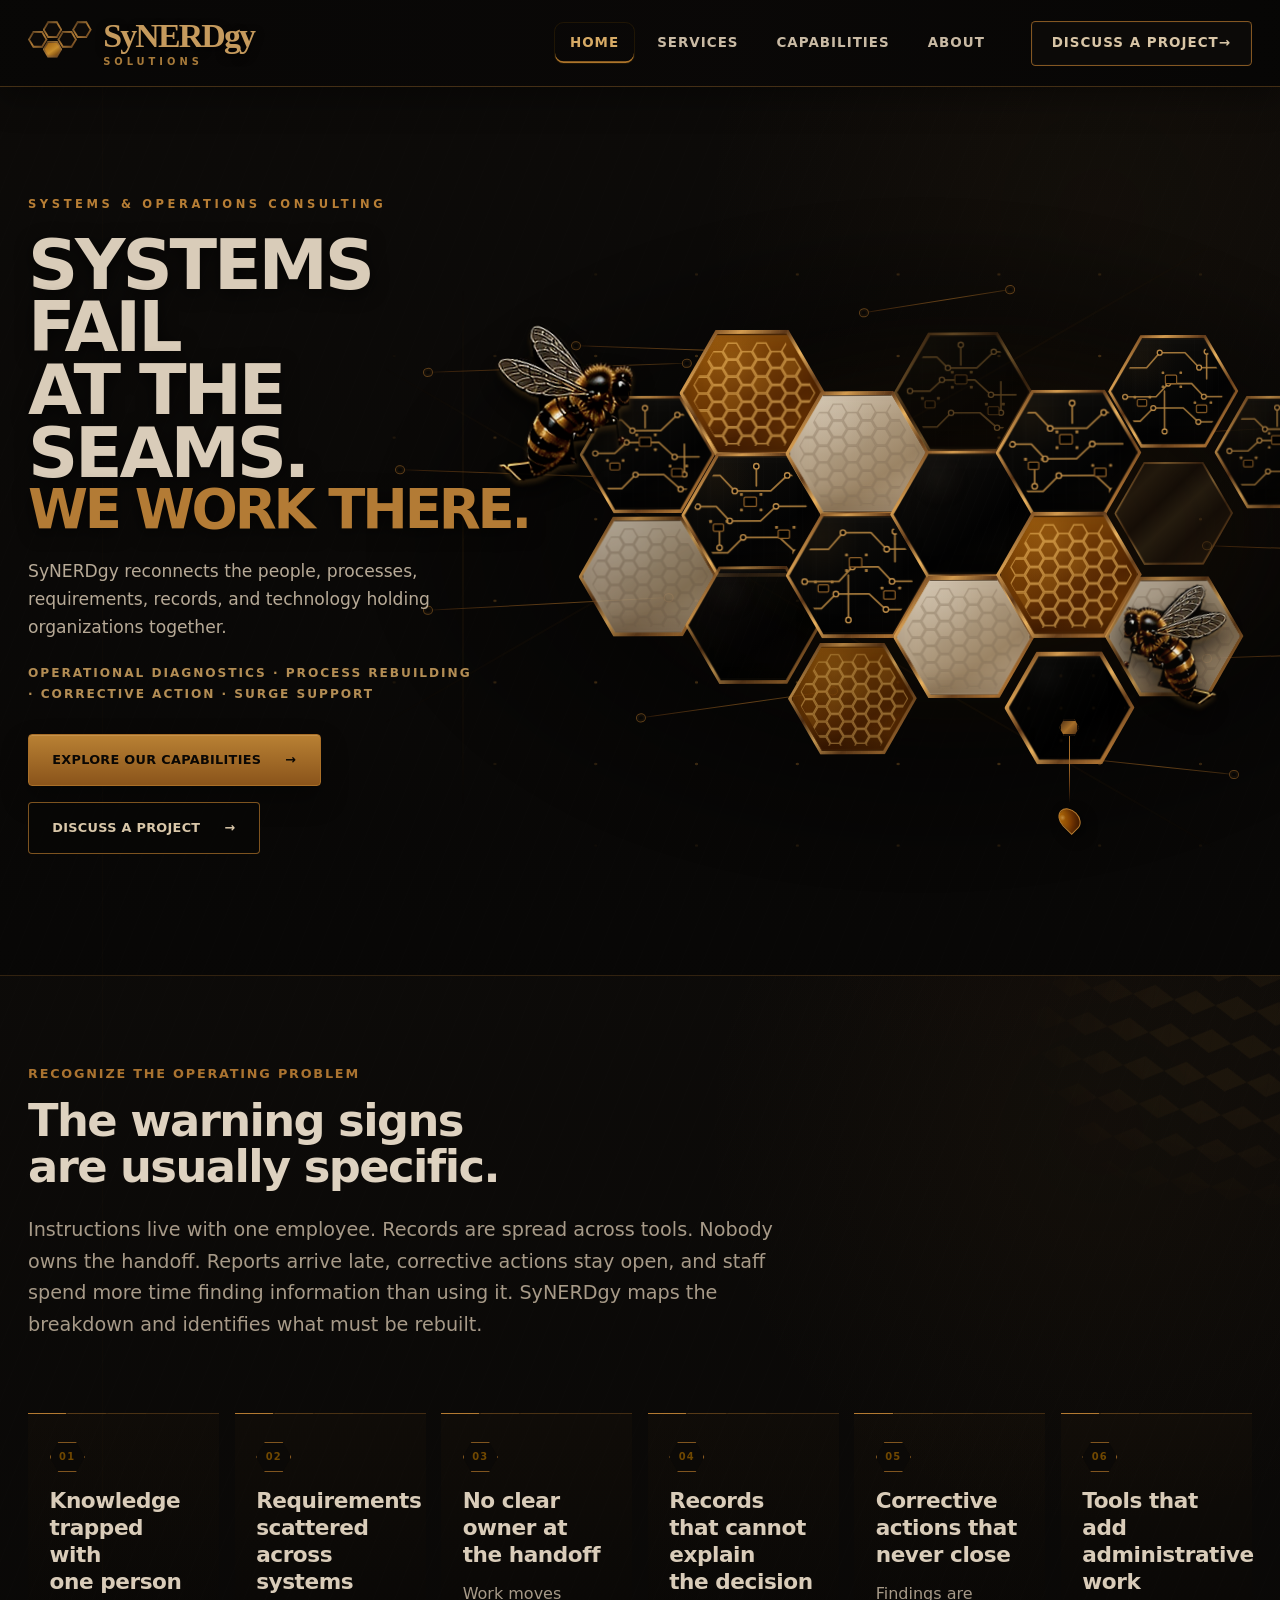
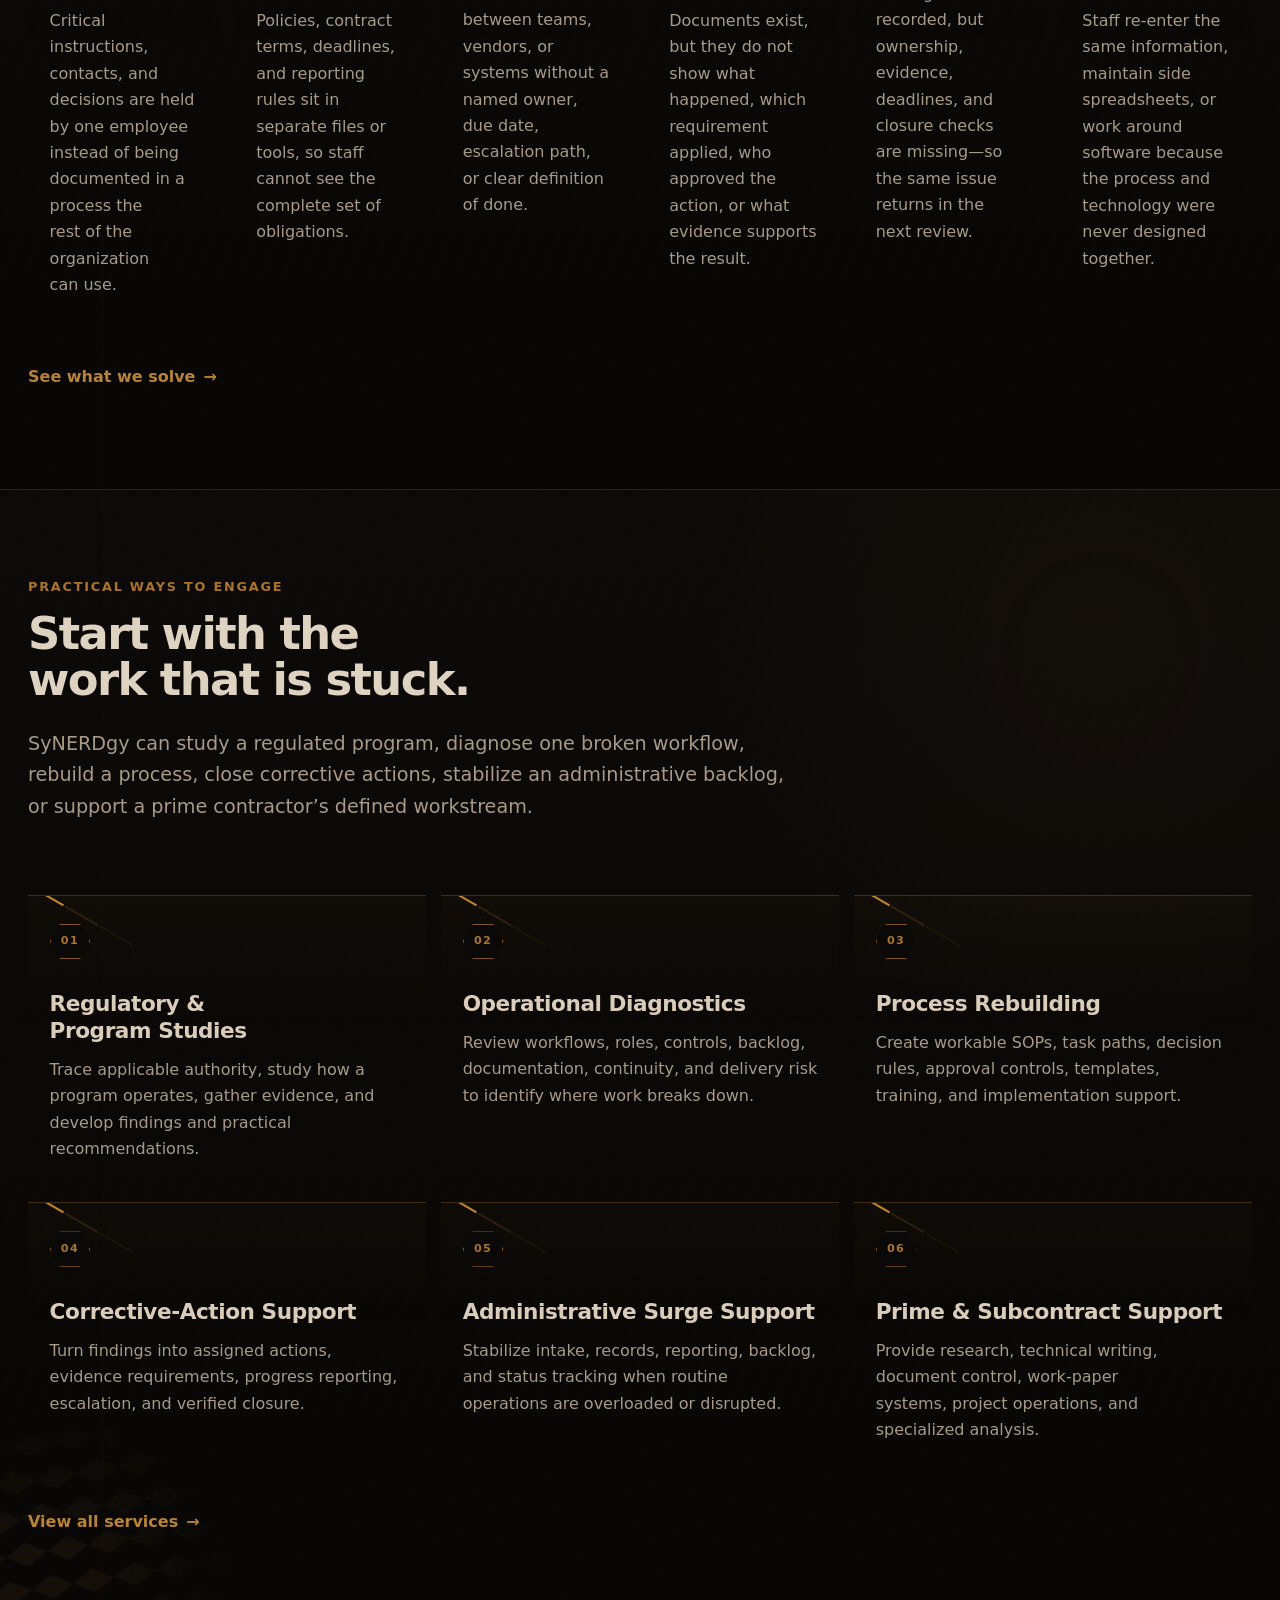
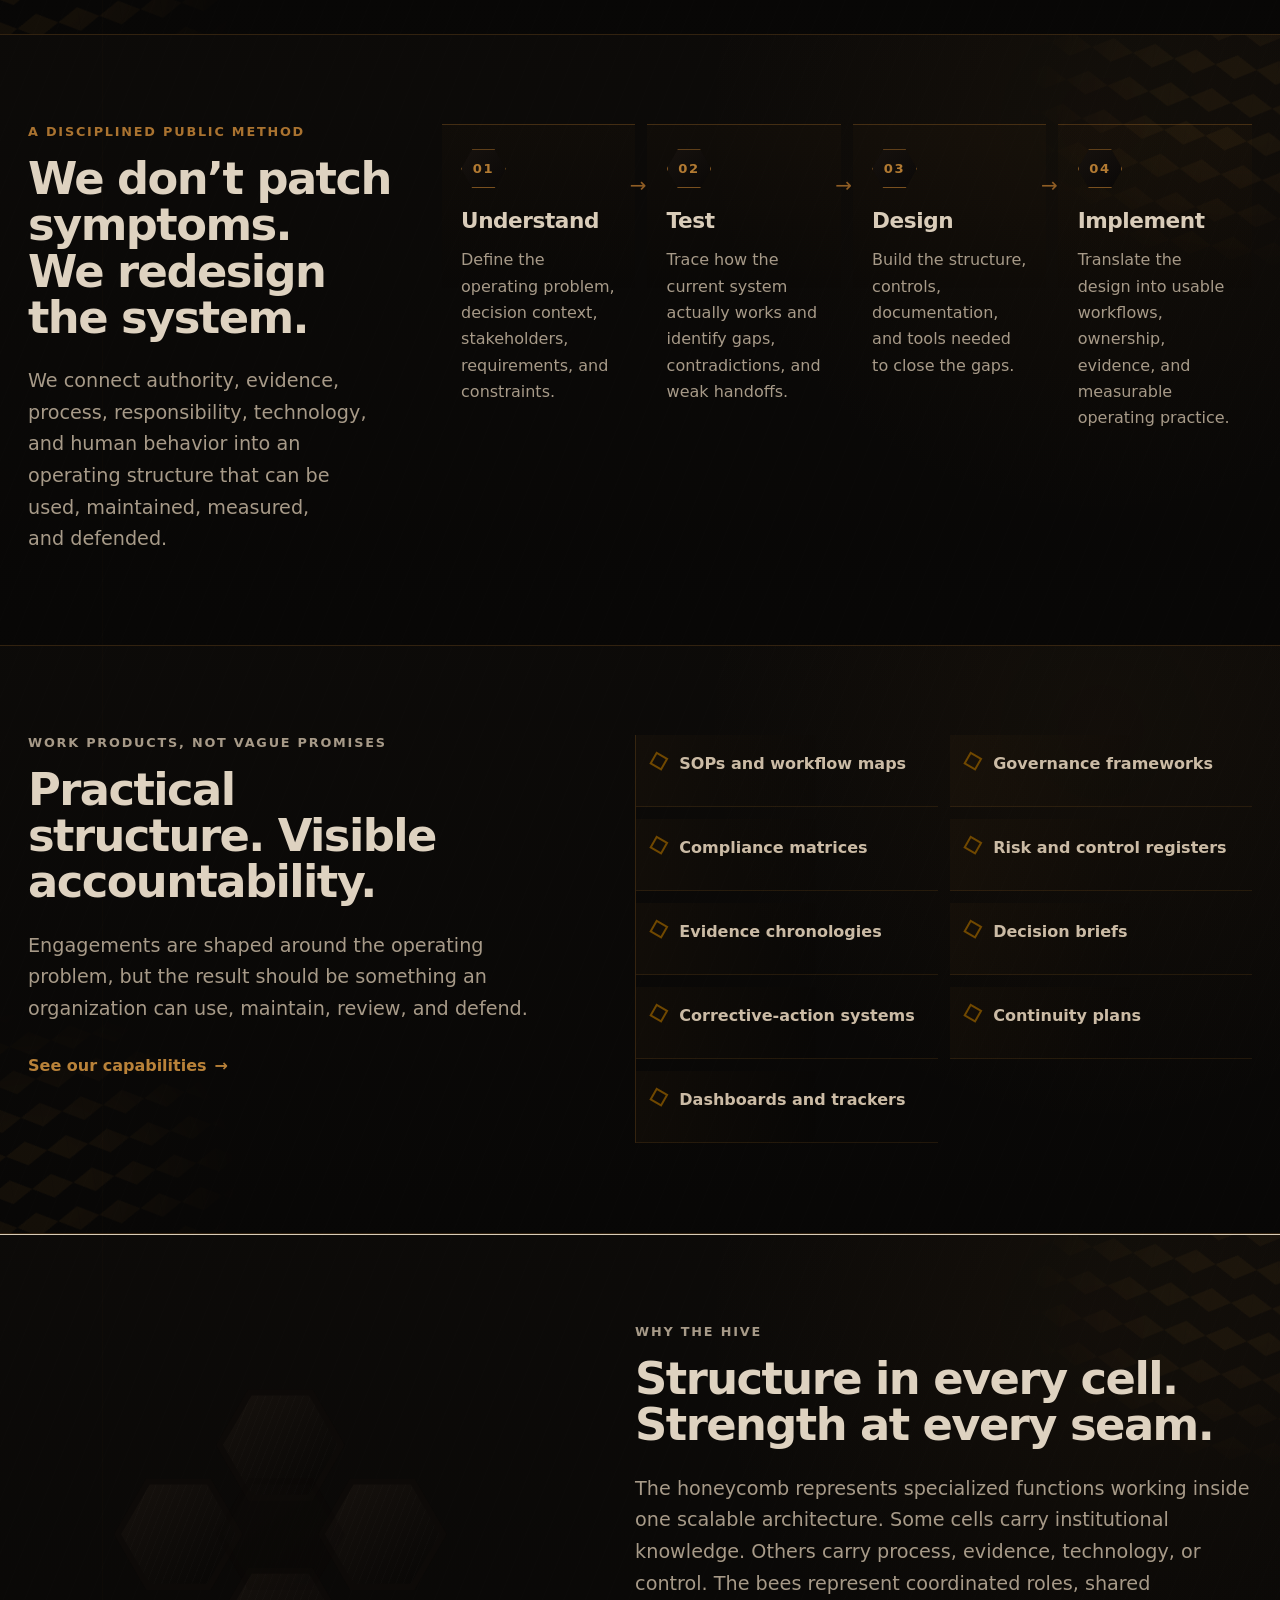
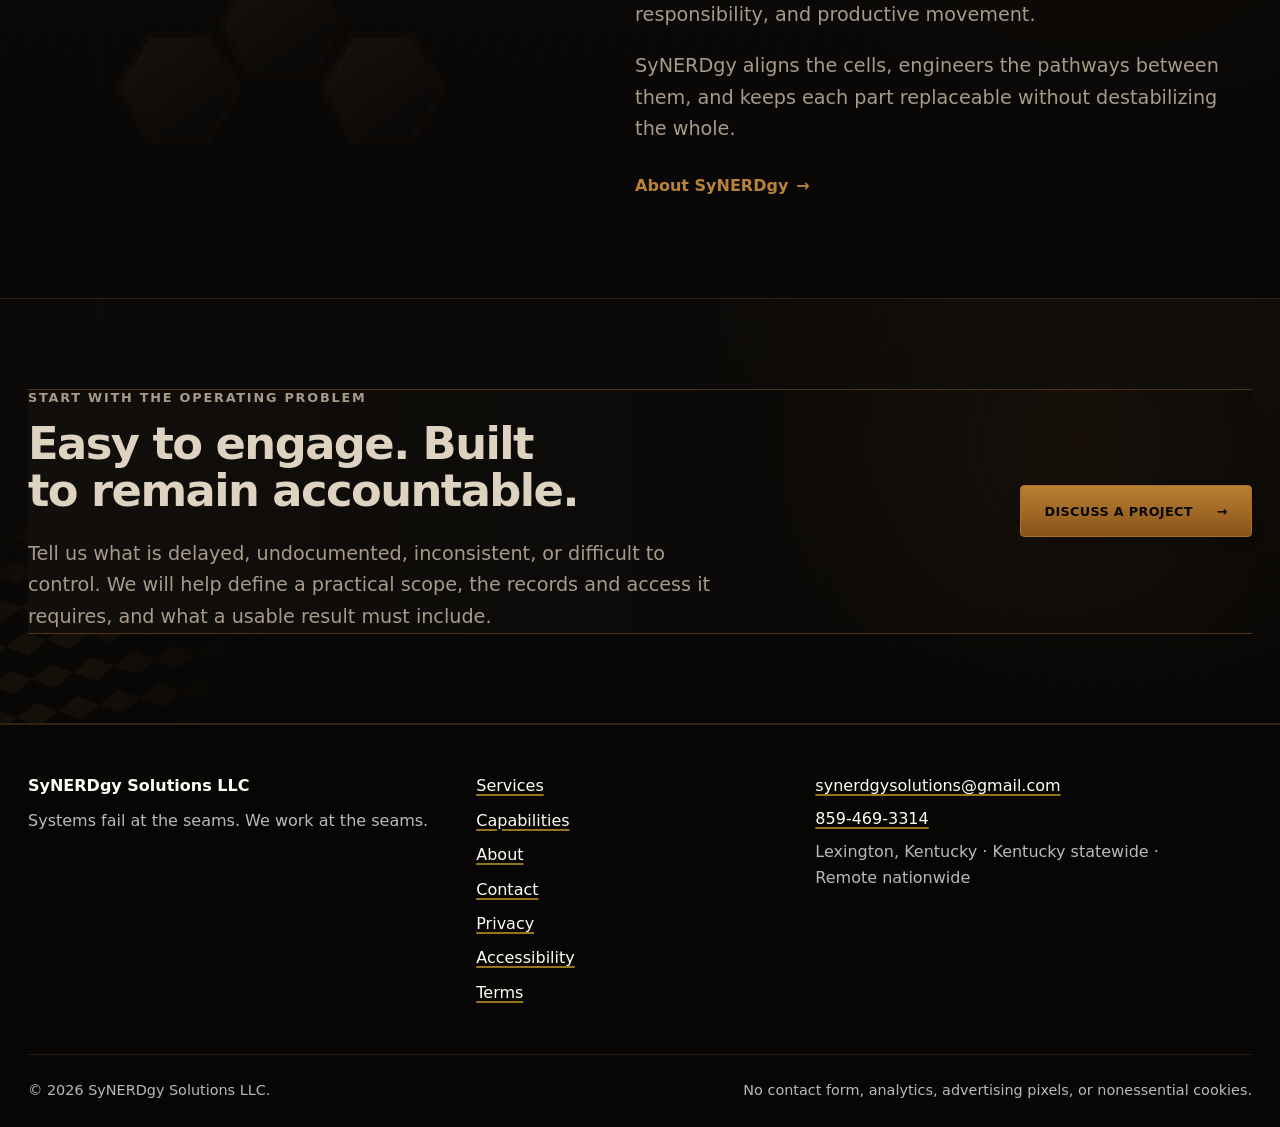
==== commit 5223b0fb: "Merge ff9d06d79f8ba339b6f1ebc46f956324d08d14eb into 92ab3e18229a4ba6ea594c5a7fe6e48fc0b71154" ====
--- a/index.html
+++ b/index.html
@@ -3,21 +3,21 @@
 <head>
   <meta charset="utf-8">
   <meta name="viewport" content="width=device-width, initial-scale=1">
-  <meta name="description" content="SyNERDgy Solutions aligns strategy, governance, operations, and technology to turn organizational complexity into systems that work.">
-  <title>SyNERDgy Solutions | Enterprise Business Architecture</title>
+  <meta name="description" content="SyNERDgy Solutions helps organizations diagnose operational breakdowns, rebuild processes, control records, and close corrective actions.">
+  <title>SyNERDgy Solutions | Systems &amp; Operations Consulting</title>
   <meta name="theme-color" content="#11100E">
   <meta name="color-scheme" content="dark">
   <meta property="og:type" content="website">
   <meta property="og:site_name" content="SyNERDgy Solutions">
-  <meta property="og:title" content="SyNERDgy Solutions | Enterprise Business Architecture">
-  <meta property="og:description" content="SyNERDgy Solutions aligns strategy, governance, operations, and technology to turn organizational complexity into systems that work.">
+  <meta property="og:title" content="SyNERDgy Solutions | Systems &amp; Operations Consulting">
+  <meta property="og:description" content="SyNERDgy Solutions helps organizations diagnose operational breakdowns, rebuild processes, control records, and close corrective actions.">
   <meta property="og:locale" content="en_US">
-  <meta name="twitter:title" content="SyNERDgy Solutions | Enterprise Business Architecture">
-  <meta name="twitter:description" content="SyNERDgy Solutions aligns strategy, governance, operations, and technology to turn organizational complexity into systems that work.">
-  <link rel="icon" href="/assets/images/favicon.svg" type="image/svg+xml">
-  <link rel="icon" href="/assets/images/icon-192.png" sizes="192x192" type="image/png">
-  <link rel="apple-touch-icon" href="/assets/images/apple-touch-icon.png">
-  <link rel="manifest" href="/site.webmanifest">
+  <meta name="twitter:title" content="SyNERDgy Solutions | Systems &amp; Operations Consulting">
+  <meta name="twitter:description" content="SyNERDgy Solutions helps organizations diagnose operational breakdowns, rebuild processes, control records, and close corrective actions.">
+  <link rel="icon" href="assets/images/favicon.svg" type="image/svg+xml">
+  <link rel="icon" href="assets/images/icon-192.png" sizes="192x192" type="image/png">
+  <link rel="apple-touch-icon" href="assets/images/apple-touch-icon.png">
+  <link rel="manifest" href="site.webmanifest">
   <!-- BEGIN SITE URL METADATA -->
   <!-- Run: python3 scripts/configure_site_url.py https://your-domain.example -->
   <!-- END SITE URL METADATA -->
@@ -30,7 +30,7 @@
       "@id": "#organization",
       "name": "SyNERDgy Solutions",
       "legalName": "SyNERDgy Solutions LLC",
-      "description": "An enterprise business architecture and systems consulting firm aligning strategy, governance, operations, processes, records, and responsible technology.",
+      "description": "A Kentucky systems and operations consulting firm providing operational diagnostics, regulatory analysis, process rebuilding, corrective-action support, records control, and implementation support.",
       "foundingDate": "2025-12-08",
       "email": "mailto:synerdgysolutions@gmail.com",
       "address": {
@@ -50,13 +50,13 @@
         }
       ],
       "knowsAbout": [
-        "Enterprise business architecture",
-        "Governance, risk and compliance",
-        "Operations and process improvement",
-        "Evidence and records architecture",
-        "Research and decision support",
-        "AI governance and responsible technology",
-        "Human-centered systems design"
+        "Operational diagnostics",
+        "Regulatory and program studies",
+        "Process rebuilding",
+        "Corrective-action support",
+        "Administrative surge support",
+        "Evidence and records control",
+        "Prime and subcontract support"
       ]
     },
     {
@@ -71,16 +71,16 @@
   ]
 }
   </script>
-  <link rel="stylesheet" href="/assets/css/styles.css">
-  <link rel="stylesheet" href="/assets/css/home-tech.css">
-  <script src="/assets/js/main.js" defer></script>
+  <link rel="stylesheet" href="assets/css/styles.css">
+  <link rel="stylesheet" href="assets/css/home-tech.css">
+  <script src="assets/js/main.js" defer></script>
 </head>
 <body class="home-page">
   <a class="skip-link" href="#main-content">Skip to main content</a>
 
   <header class="site-header" data-site-header>
     <div class="site-header__inner container">
-      <a class="brand" href="/" aria-label="SyNERDgy Solutions home">
+      <a class="brand" href="./" aria-label="SyNERDgy Solutions home">
         <span class="brand__hive" aria-hidden="true">
           <span></span><span></span><span></span><span></span><span></span>
         </span>
@@ -97,11 +97,11 @@
 
       <nav class="site-nav" id="primary-navigation" aria-label="Primary" data-site-nav>
         <ul class="site-nav__list">
-          <li><a class="site-nav__link" href="/" aria-current="page">Home</a></li>
-          <li><a class="site-nav__link" href="/services/">Services</a></li>
-          <li><a class="site-nav__link" href="/capabilities/">Capabilities</a></li>
-          <li><a class="site-nav__link" href="/about/">About</a></li>
-          <li><a class="site-nav__link site-nav__link--contact" href="/contact/">Discuss a Project <span aria-hidden="true">→</span></a></li>
+          <li><a class="site-nav__link" href="./" aria-current="page">Home</a></li>
+          <li><a class="site-nav__link" href="services/">Services</a></li>
+          <li><a class="site-nav__link" href="capabilities/">Capabilities</a></li>
+          <li><a class="site-nav__link" href="about/">About</a></li>
+          <li><a class="site-nav__link site-nav__link--contact" href="contact/">Discuss a Project <span aria-hidden="true">→</span></a></li>
         </ul>
       </nav>
     </div>
@@ -111,13 +111,13 @@
     <section class="home-hero section" aria-labelledby="home-hero-title">
       <div class="container home-hero__grid">
         <div class="home-hero__content">
-          <p class="eyebrow">Enterprise Business Architecture</p>
-          <h1 id="home-hero-title"><span>Order isn’t</span><span>accidental.</span><strong>It’s engineered.</strong></h1>
-          <p class="home-hero__lead">We align strategy, governance, operations, and technology to turn organizational complexity into systems that work.</p>
-          <p class="home-hero__scope">Governance · Operations · Process Design · Documentation · Technology &amp; AI</p>
+          <p class="eyebrow">Systems &amp; Operations Consulting</p>
+          <h1 id="home-hero-title"><span>Systems fail</span><span>at the seams.</span><strong>We work there.</strong></h1>
+          <p class="home-hero__lead">SyNERDgy reconnects the people, processes, requirements, records, and technology holding organizations together.</p>
+          <p class="home-hero__scope">Operational Diagnostics · Process Rebuilding · Corrective Action · Surge Support</p>
           <div class="button-row">
-            <a class="button button--primary" href="/capabilities/">Explore Our Capabilities</a>
-            <a class="button button--secondary" href="/contact/">Work With SyNERDgy</a>
+            <a class="button button--primary" href="capabilities/">Explore Our Capabilities</a>
+            <a class="button button--secondary" href="contact/">Discuss a Project</a>
           </div>
         </div>
 
@@ -153,8 +153,8 @@
           <span class="hero-hive__trace hero-hive__trace--08"></span>
           <span class="hero-hive__trace hero-hive__trace--09"></span>
           <span class="hero-hive__trace hero-hive__trace--10"></span>
-          <img class="hero-hive__bee hero-hive__bee--left" src="/assets/images/bee-left-stylized.png" alt="" width="248" height="268" decoding="async">
-          <img class="hero-hive__bee hero-hive__bee--right" src="/assets/images/bee-right-stylized.png" alt="" width="262" height="282" decoding="async">
+          <img class="hero-hive__bee hero-hive__bee--left" src="assets/images/bee-left-stylized.png" alt="" width="248" height="268" decoding="async">
+          <img class="hero-hive__bee hero-hive__bee--right" src="assets/images/bee-right-stylized.png" alt="" width="262" height="282" decoding="async">
           <span class="hero-hive__drop-anchor"></span>
           <span class="hero-hive__honey-drop"></span>
         </div>
@@ -164,90 +164,90 @@
     <section class="section section--ink" aria-labelledby="problem-title">
       <div class="container">
         <div class="section-heading section-heading--light">
-          <p class="eyebrow eyebrow--light">Where systems begin to break</p>
-          <h2 id="problem-title">You see the symptoms. We find the system behind them.</h2>
-          <p>Critical procedures live in individual memory. Requirements scatter across tools and teams. Records cannot explain what happened. Responsibilities disappear between departments. SyNERDgy traces the system beneath the symptoms and redesigns the structure around the work.</p>
+          <p class="eyebrow eyebrow--light">Recognize the operating problem</p>
+          <h2 id="problem-title">The warning signs are usually specific.</h2>
+          <p>Instructions live with one employee. Records are spread across tools. Nobody owns the handoff. Reports arrive late, corrective actions stay open, and staff spend more time finding information than using it. SyNERDgy maps the breakdown and identifies what must be rebuilt.</p>
         </div>
 
         <div class="problem-grid">
           <article class="problem-card">
             <p class="card-kicker">01</p>
-            <h3>Memory-dependent work</h3>
-            <p>Essential knowledge lives with one person instead of inside a usable process.</p>
+            <h3>Knowledge trapped with one person</h3>
+            <p>Critical instructions, contacts, and decisions are held by one employee instead of being documented in a process the rest of the organization can use.</p>
           </article>
           <article class="problem-card">
             <p class="card-kicker">02</p>
-            <h3>Scattered requirements</h3>
-            <p>Policies, obligations, and operating rules sit in different places with no shared view.</p>
+            <h3>Requirements scattered across systems</h3>
+            <p>Policies, contract terms, deadlines, and reporting rules sit in separate files or tools, so staff cannot see the complete set of obligations.</p>
           </article>
           <article class="problem-card">
             <p class="card-kicker">03</p>
-            <h3>Unclear handoffs</h3>
-            <p>Work crosses teams, vendors, or systems without clear ownership or completion criteria.</p>
+            <h3>No clear owner at the handoff</h3>
+            <p>Work moves between teams, vendors, or systems without a named owner, due date, escalation path, or clear definition of done.</p>
           </article>
           <article class="problem-card">
             <p class="card-kicker">04</p>
-            <h3>Disconnected records</h3>
-            <p>Documents exist, but they do not create a defensible account of decisions and actions.</p>
+            <h3>Records that cannot explain the decision</h3>
+            <p>Documents exist, but they do not show what happened, which requirement applied, who approved the action, or what evidence supports the result.</p>
           </article>
           <article class="problem-card">
             <p class="card-kicker">05</p>
-            <h3>Policy-to-practice gaps</h3>
-            <p>Written expectations and real operating conditions quietly become two different systems.</p>
+            <h3>Corrective actions that never close</h3>
+            <p>Findings are recorded, but ownership, evidence, deadlines, and closure checks are missing—so the same issue returns in the next review.</p>
           </article>
           <article class="problem-card">
             <p class="card-kicker">06</p>
-            <h3>Technology without human fit</h3>
-            <p>Tools add friction because the workflow was never designed around how people actually work.</p>
-          </article>
-        </div>
-
-        <a class="text-link text-link--light" href="/services/">See what we solve <span aria-hidden="true">→</span></a>
+            <h3>Tools that add administrative work</h3>
+            <p>Staff re-enter the same information, maintain side spreadsheets, or work around software because the process and technology were never designed together.</p>
+          </article>
+        </div>
+
+        <a class="text-link text-link--light" href="services/">See what we solve <span aria-hidden="true">→</span></a>
       </div>
     </section>
 
     <section class="section" aria-labelledby="services-title">
       <div class="container">
         <div class="section-heading">
-          <p class="eyebrow">Enterprise architecture in practice</p>
-          <h2 id="services-title">Architecture for systems that work.</h2>
-          <p>We align governance, operations, information, technology, and human behavior into operating systems that are clear, maintainable, and defensible.</p>
+          <p class="eyebrow">Practical ways to engage</p>
+          <h2 id="services-title">Start with the work that is stuck.</h2>
+          <p>SyNERDgy can study a regulated program, diagnose one broken workflow, rebuild a process, close corrective actions, stabilize an administrative backlog, or support a prime contractor’s defined workstream.</p>
         </div>
 
         <div class="service-grid">
           <article class="service-card">
             <span class="service-card__index" aria-hidden="true">01</span>
-            <h3>Governance, Risk &amp; Compliance</h3>
-            <p>Turn requirements into clear authority, controls, responsibilities, and evidence.</p>
+            <h3>Regulatory &amp; Program Studies</h3>
+            <p>Trace applicable authority, study how a program operates, gather evidence, and develop findings and practical recommendations.</p>
           </article>
           <article class="service-card">
             <span class="service-card__index" aria-hidden="true">02</span>
-            <h3>Operations &amp; Process Improvement</h3>
-            <p>Clarify workflows, ownership, handoffs, failure points, and repeatable operating steps.</p>
+            <h3>Operational Diagnostics</h3>
+            <p>Review workflows, roles, controls, backlog, documentation, continuity, and delivery risk to identify where work breaks down.</p>
           </article>
           <article class="service-card">
             <span class="service-card__index" aria-hidden="true">03</span>
-            <h3>Evidence &amp; Records Architecture</h3>
-            <p>Organize records so decisions, actions, obligations, and outcomes can be understood.</p>
+            <h3>Process Rebuilding</h3>
+            <p>Create workable SOPs, task paths, decision rules, approval controls, templates, training, and implementation support.</p>
           </article>
           <article class="service-card">
             <span class="service-card__index" aria-hidden="true">04</span>
-            <h3>Research &amp; Decision Support</h3>
-            <p>Structure complex information into usable findings, comparisons, and decision briefs.</p>
+            <h3>Corrective-Action Support</h3>
+            <p>Turn findings into assigned actions, evidence requirements, progress reporting, escalation, and verified closure.</p>
           </article>
           <article class="service-card">
             <span class="service-card__index" aria-hidden="true">05</span>
-            <h3>AI Governance &amp; Responsible Technology</h3>
-            <p>Build practical oversight for AI use, accountability, risk, records, and human review.</p>
+            <h3>Administrative Surge Support</h3>
+            <p>Stabilize intake, records, reporting, backlog, and status tracking when routine operations are overloaded or disrupted.</p>
           </article>
           <article class="service-card">
             <span class="service-card__index" aria-hidden="true">06</span>
-            <h3>Human-Centered Systems Design</h3>
-            <p>Design systems around real users, cognitive load, accessibility, and operating conditions.</p>
-          </article>
-        </div>
-
-        <a class="text-link" href="/services/">View all services <span aria-hidden="true">→</span></a>
+            <h3>Prime &amp; Subcontract Support</h3>
+            <p>Provide research, technical writing, document control, work-paper systems, project operations, and specialized analysis.</p>
+          </article>
+        </div>
+
+        <a class="text-link" href="services/">View all services <span aria-hidden="true">→</span></a>
       </div>
     </section>
 
@@ -298,7 +298,7 @@
           <p class="eyebrow">Work products, not vague promises</p>
           <h2 id="deliverables-title">Practical structure. Visible accountability.</h2>
           <p>Engagements are shaped around the operating problem, but the result should be something an organization can use, maintain, review, and defend.</p>
-          <a class="text-link" href="/capabilities/">See our capabilities <span aria-hidden="true">→</span></a>
+          <a class="text-link" href="capabilities/">See our capabilities <span aria-hidden="true">→</span></a>
         </div>
 
         <ul class="deliverables-list">
@@ -328,10 +328,10 @@
         </div>
         <div class="section-heading">
           <p class="eyebrow">Why the hive</p>
-          <h2 id="hive-title">Structure in every cell. Strength across the system.</h2>
+          <h2 id="hive-title">Structure in every cell. Strength at every seam.</h2>
           <p>The honeycomb represents specialized functions working inside one scalable architecture. Some cells carry institutional knowledge. Others carry process, evidence, technology, or control. The bees represent coordinated roles, shared responsibility, and productive movement.</p>
           <p>SyNERDgy aligns the cells, engineers the pathways between them, and keeps each part replaceable without destabilizing the whole.</p>
-          <a class="text-link" href="/about/">About SyNERDgy <span aria-hidden="true">→</span></a>
+          <a class="text-link" href="about/">About SyNERDgy <span aria-hidden="true">→</span></a>
         </div>
       </div>
     </section>
@@ -340,10 +340,10 @@
       <div class="container final-cta__inner">
         <div>
           <p class="eyebrow eyebrow--light">Start with the operating problem</p>
-          <h2 id="contact-title">Complex systems need intentional architecture.</h2>
-          <p>Let’s turn scattered processes, obligations, records, and technology into a system your organization can actually operate.</p>
-        </div>
-        <a class="button button--gold" href="/contact/">Discuss Your System</a>
+          <h2 id="contact-title">Easy to engage. Built to remain accountable.</h2>
+          <p>Tell us what is delayed, undocumented, inconsistent, or difficult to control. We will help define a practical scope, the records and access it requires, and what a usable result must include.</p>
+        </div>
+        <a class="button button--gold" href="contact/">Discuss a Project</a>
       </div>
     </section>
   </main>
@@ -352,24 +352,28 @@
     <div class="container site-footer__grid">
       <div>
         <p class="site-footer__brand">SyNERDgy Solutions LLC</p>
-        <p class="site-footer__tagline">Order isn’t accidental. It’s engineered.</p>
+        <p class="site-footer__tagline">Systems fail at the seams. We work at the seams.</p>
       </div>
       <nav aria-label="Footer">
         <ul class="footer-nav">
-          <li><a href="/services/">Services</a></li>
-          <li><a href="/capabilities/">Capabilities</a></li>
-          <li><a href="/about/">About</a></li>
-          <li><a href="/contact/">Contact</a></li>
+          <li><a href="services/">Services</a></li>
+          <li><a href="capabilities/">Capabilities</a></li>
+          <li><a href="about/">About</a></li>
+          <li><a href="contact/">Contact</a></li>
+          <li><a href="contact/#privacy-notice">Privacy</a></li>
+          <li><a href="contact/#accessibility">Accessibility</a></li>
+          <li><a href="contact/#terms">Terms</a></li>
         </ul>
       </nav>
       <div class="site-footer__contact">
         <a href="mailto:synerdgysolutions@gmail.com">synerdgysolutions@gmail.com</a>
-        <p>This static MVP uses no analytics, tracking scripts, cookies, or contact-form processors.</p>
+        <a href="tel:+18594693314">859-469-3314</a>
+        <p>Lexington, Kentucky · Kentucky statewide · Remote nationwide</p>
       </div>
     </div>
     <div class="container site-footer__bottom">
       <p>&copy; <span data-current-year>2026</span> SyNERDgy Solutions LLC.</p>
-      <p>Accessibility questions may be sent to the public business email above.</p>
+      <p>No contact form, analytics, advertising pixels, or nonessential cookies.</p>
     </div>
   </footer>
 </body>
--- a/assets/css/styles.css
+++ b/assets/css/styles.css
@@ -2991,3 +2991,264 @@
     opacity: 1;
   }
 }
+
+/* GitHub Pages recovery and shared launch-ready refinements. */
+
+.brand {
+  align-items: center;
+  gap: 0.75rem;
+}
+
+.brand::after {
+  display: none;
+}
+
+.brand__wordmark {
+  display: grid;
+  line-height: 1;
+}
+
+.brand__hive {
+  position: relative;
+  display: block;
+  width: 2.9rem;
+  height: 2.1rem;
+  flex: 0 0 auto;
+}
+
+.brand__hive span {
+  position: absolute;
+  width: 0.94rem;
+  aspect-ratio: 1;
+  background: linear-gradient(145deg, #f4ce6c, #b86c06 72%);
+  clip-path: polygon(25% 6.7%, 75% 6.7%, 100% 50%, 75% 93.3%, 25% 93.3%, 0 50%);
+  filter: drop-shadow(0 0.12rem 0.12rem rgb(82 43 0 / 0.24));
+}
+
+.brand__hive span::after {
+  position: absolute;
+  inset: 0.14rem;
+  background: var(--color-ink);
+  clip-path: inherit;
+  content: "";
+}
+
+.brand__hive span:nth-child(1) { top: 0.47rem; left: 0; }
+.brand__hive span:nth-child(2) { top: 0; left: 0.7rem; }
+.brand__hive span:nth-child(3) { top: 0.94rem; left: 0.7rem; }
+.brand__hive span:nth-child(4) { top: 0.47rem; left: 1.4rem; }
+.brand__hive span:nth-child(5) { top: 0; left: 2.1rem; }
+
+.brand__hive span:nth-child(3)::after {
+  background: var(--color-gold);
+}
+
+.site-nav__link--contact[aria-current="page"],
+.site-nav__link--contact[aria-current="page"]:hover {
+  border-color: var(--color-gold-dark);
+  background: var(--color-ink);
+  color: var(--color-surface);
+  box-shadow: inset 0 -0.2rem 0 var(--color-gold);
+}
+
+.site-footer__contact {
+  display: flex;
+  align-items: flex-start;
+  flex-direction: column;
+  gap: 0.4rem;
+}
+
+.site-footer__contact p {
+  margin-bottom: 0;
+}
+
+.contact-intro {
+  display: grid;
+  grid-template-columns: minmax(0, 1.15fr) minmax(18rem, 0.7fr);
+  align-items: center;
+  gap: clamp(2rem, 6vw, 6rem);
+}
+
+.contact-card {
+  position: relative;
+  overflow: hidden;
+  padding: clamp(1.5rem, 4vw, 2.4rem);
+  border: 1px solid rgb(226 174 45 / 0.55);
+  border-radius: var(--radius-lg);
+  background:
+    radial-gradient(circle at 100% 0%, rgb(226 174 45 / 0.22), transparent 13rem),
+    linear-gradient(145deg, #221c18, #0f0d0b);
+  box-shadow: var(--shadow-lift);
+  color: var(--color-surface);
+}
+
+.contact-card::after {
+  position: absolute;
+  right: -3.5rem;
+  bottom: -4.2rem;
+  width: 10rem;
+  aspect-ratio: 1;
+  transform: rotate(30deg);
+  border: 1px solid rgb(226 174 45 / 0.28);
+  content: "";
+  pointer-events: none;
+}
+
+.contact-card a {
+  color: var(--color-gold-soft);
+}
+
+.contact-card__label {
+  color: var(--color-gold);
+  font-size: var(--font-size-xs);
+  font-weight: 850;
+  letter-spacing: 0.12em;
+  text-transform: uppercase;
+}
+
+.contact-card__note {
+  margin-bottom: 0;
+  padding-top: var(--space-4);
+  border-top: 1px solid rgb(255 255 255 / 0.16);
+  color: rgb(255 255 255 / 0.72);
+  font-size: var(--font-size-sm);
+}
+
+.contact-process {
+  display: grid;
+  grid-template-columns: minmax(0, 0.8fr) minmax(0, 1.2fr);
+  gap: clamp(2.5rem, 7vw, 7rem);
+}
+
+.contact-process__steps {
+  display: grid;
+  gap: var(--space-4);
+  margin: 0;
+  padding: 0;
+  list-style: none;
+}
+
+.contact-process__steps li {
+  display: grid;
+  grid-template-columns: auto 1fr;
+  gap: var(--space-5);
+  padding: var(--space-5);
+  border: 1px solid rgb(226 174 45 / 0.26);
+  border-radius: var(--radius-md);
+  background: rgb(255 255 255 / 0.045);
+}
+
+.contact-process__steps li > span {
+  color: var(--color-gold);
+  font-size: var(--font-size-sm);
+  font-weight: 850;
+}
+
+.contact-process__steps h3 {
+  margin-bottom: var(--space-2);
+  color: var(--color-surface);
+}
+
+.contact-process__steps p {
+  margin-bottom: 0;
+  color: rgb(255 255 255 / 0.72);
+}
+
+.inquiry-layout {
+  display: grid;
+  grid-template-columns: minmax(0, 0.78fr) minmax(0, 1.22fr);
+  gap: clamp(2.5rem, 7vw, 7rem);
+}
+
+.inquiry-cards,
+.notice-grid {
+  display: grid;
+  grid-template-columns: repeat(2, minmax(0, 1fr));
+  gap: var(--space-4);
+}
+
+.inquiry-cards article,
+.notice-card {
+  padding: var(--space-5);
+  border: 1px solid var(--color-border);
+  border-radius: var(--radius-md);
+  background: var(--color-surface);
+  box-shadow: var(--shadow-card);
+}
+
+.inquiry-cards article {
+  border-top: 0.24rem solid var(--color-gold);
+}
+
+.inquiry-cards h3,
+.notice-card h3 {
+  margin-bottom: var(--space-3);
+  font-size: var(--font-size-lg);
+}
+
+.inquiry-cards p,
+.notice-card p:last-child {
+  margin-bottom: 0;
+}
+
+.public-notices {
+  border-top: 1px solid var(--color-border);
+}
+
+.notice-card {
+  scroll-margin-top: calc(var(--header-height) + var(--space-5));
+}
+
+.notice-card:target {
+  border-color: var(--color-gold-dark);
+  box-shadow:
+    0 0 0 0.2rem rgb(226 174 45 / 0.24),
+    var(--shadow-soft);
+}
+
+.notice-card a {
+  overflow-wrap: anywhere;
+  font-weight: 750;
+  text-decoration-color: var(--color-gold-dark);
+}
+
+@media (max-width: 64rem) {
+  .contact-intro,
+  .contact-process,
+  .inquiry-layout {
+    grid-template-columns: 1fr;
+  }
+
+  .contact-card {
+    max-width: 40rem;
+  }
+}
+
+@media (max-width: 42rem) {
+  .inquiry-cards,
+  .notice-grid {
+    grid-template-columns: 1fr;
+  }
+
+  .contact-process__steps li {
+    gap: var(--space-4);
+    padding: var(--space-4);
+  }
+}
+
+@media print {
+  .contact-card,
+  .contact-process__steps li {
+    border-color: #777 !important;
+    background: #fff !important;
+    color: #000 !important;
+  }
+
+  .contact-card a,
+  .contact-card__label,
+  .contact-process__steps h3,
+  .contact-process__steps p,
+  .contact-process__steps li > span {
+    color: #000 !important;
+  }
+}
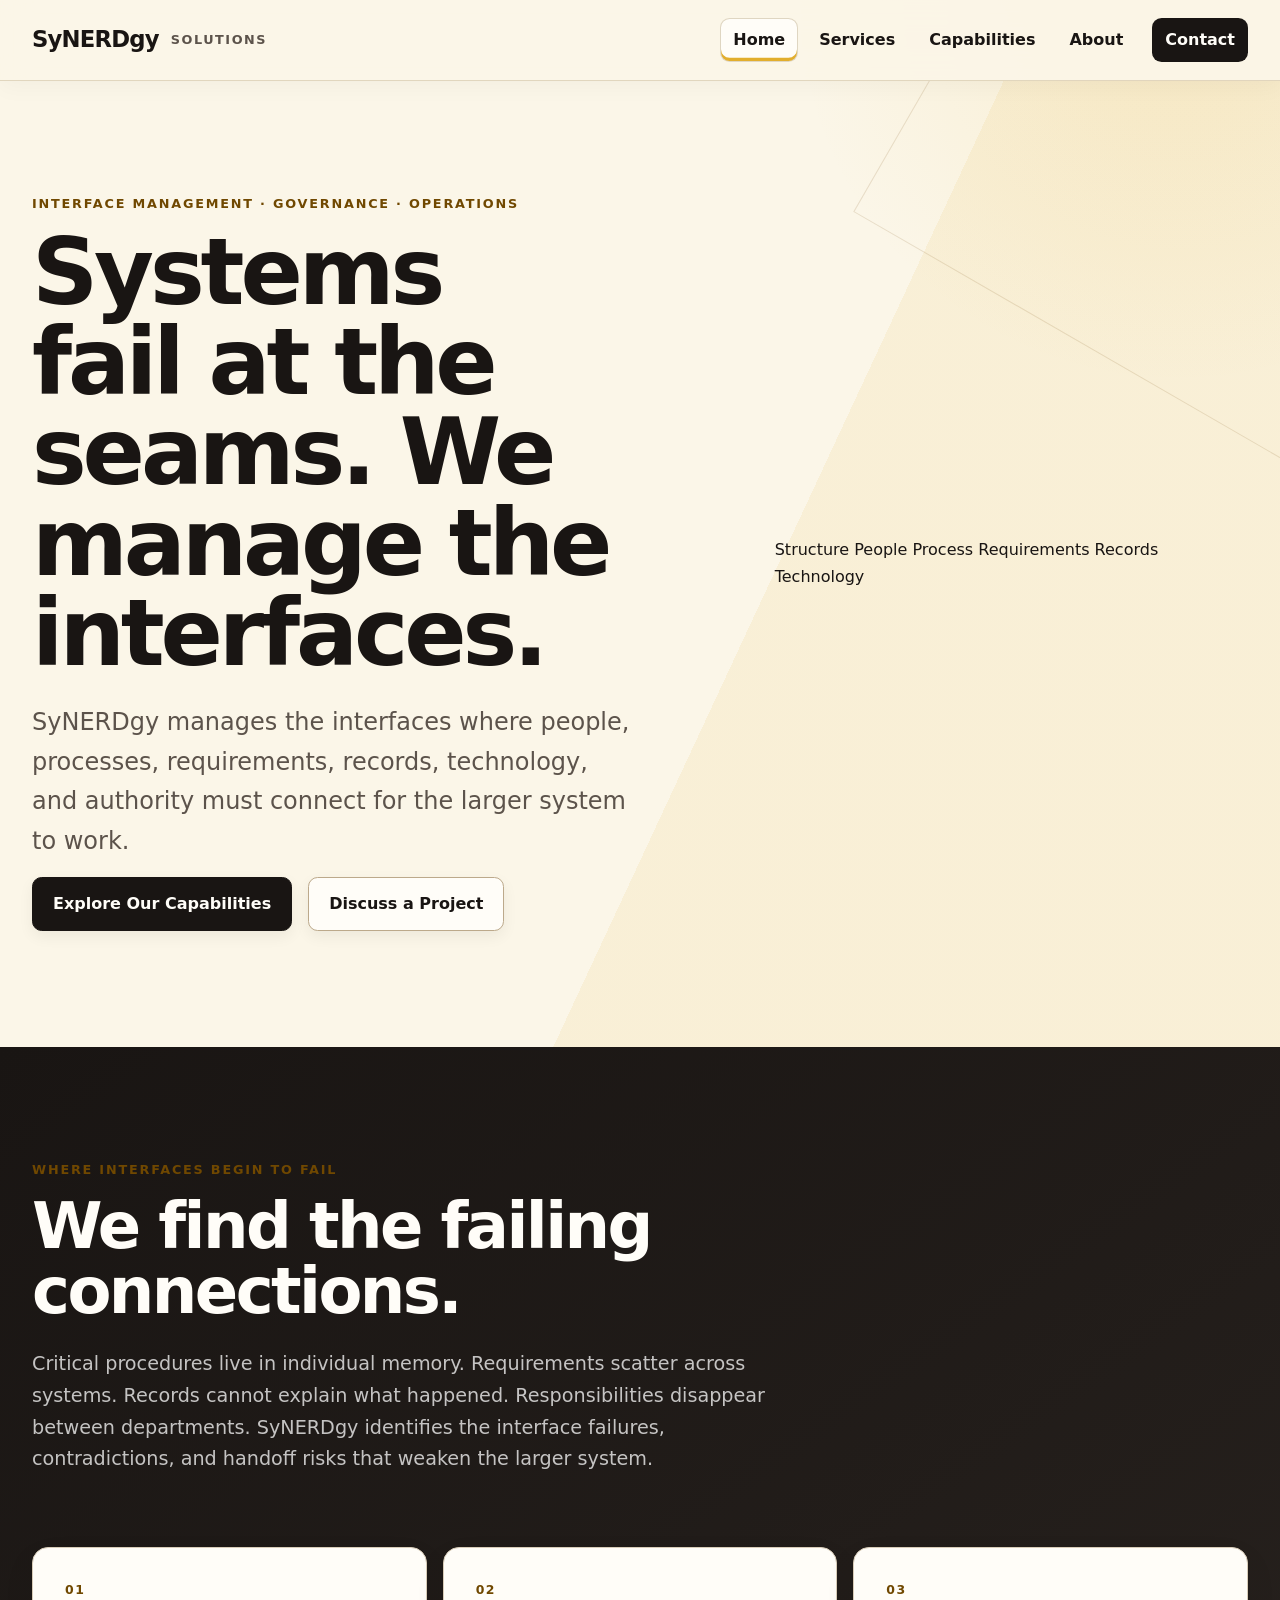
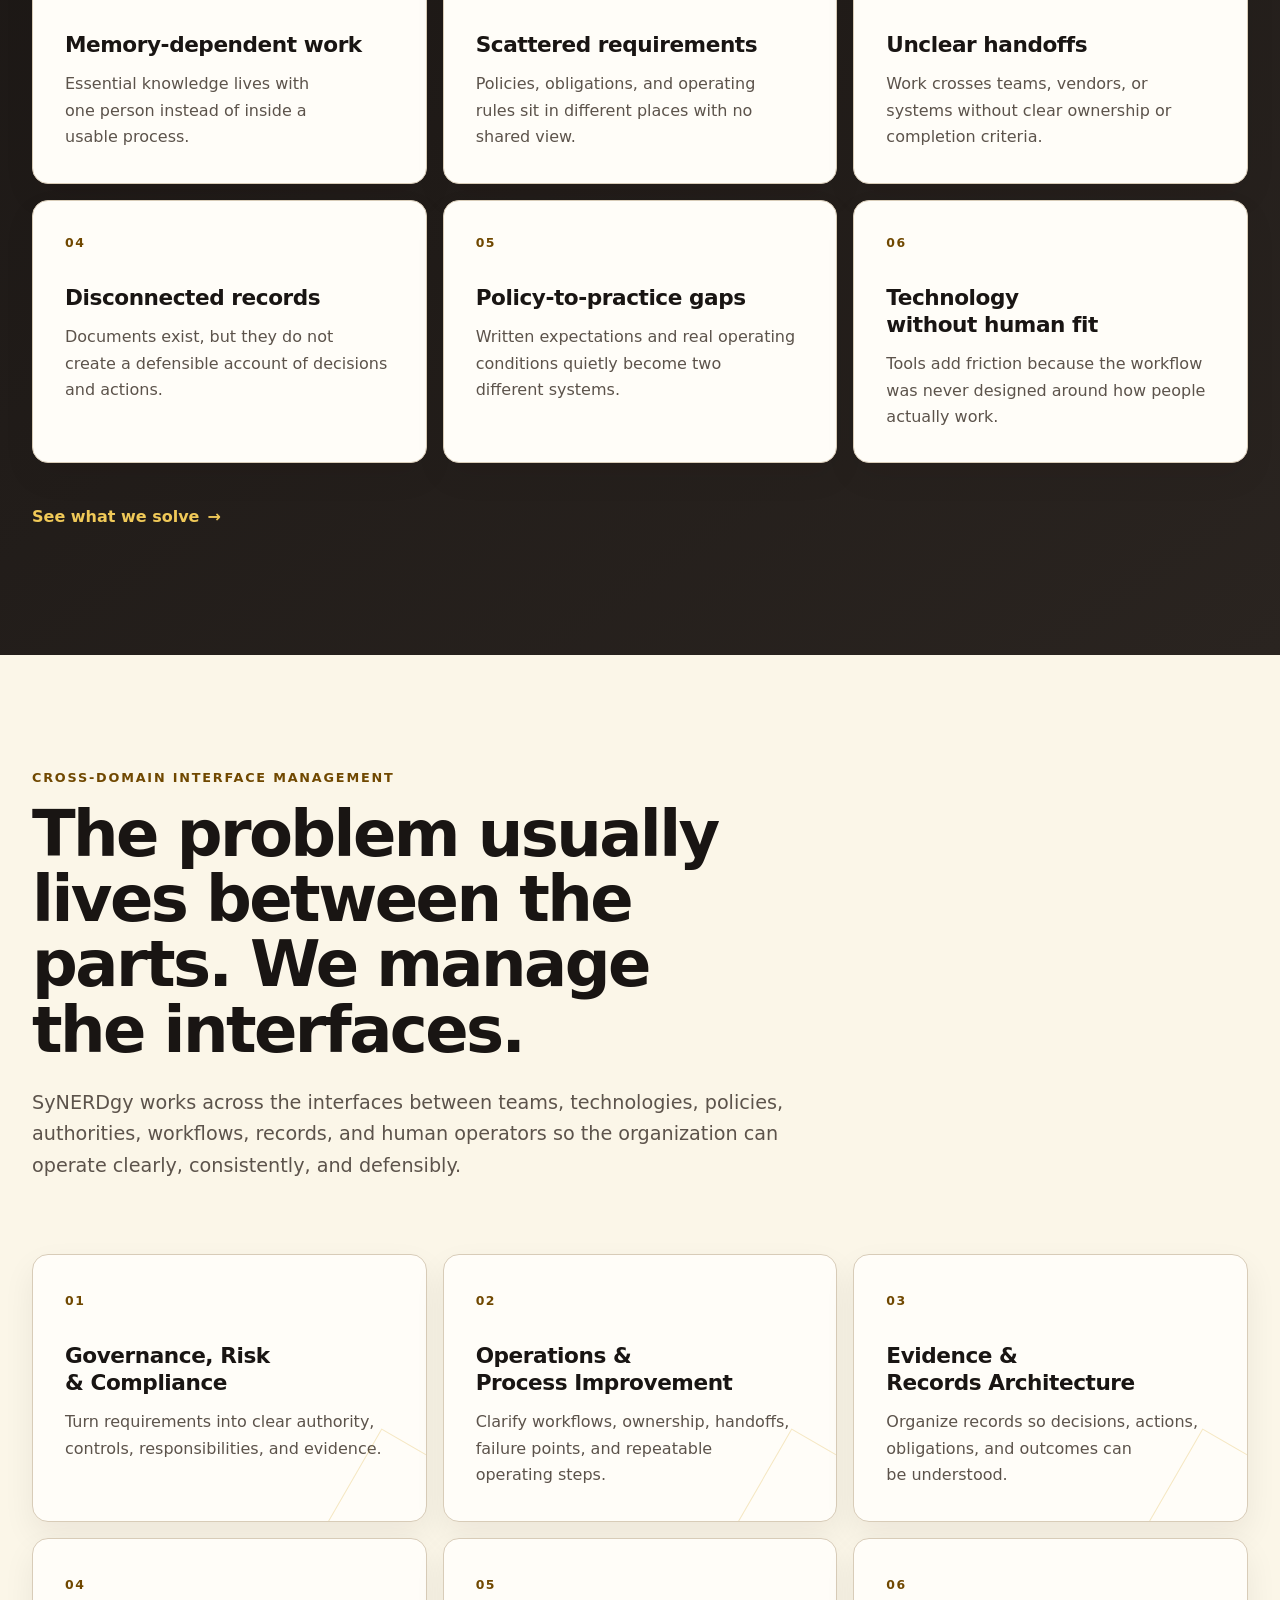
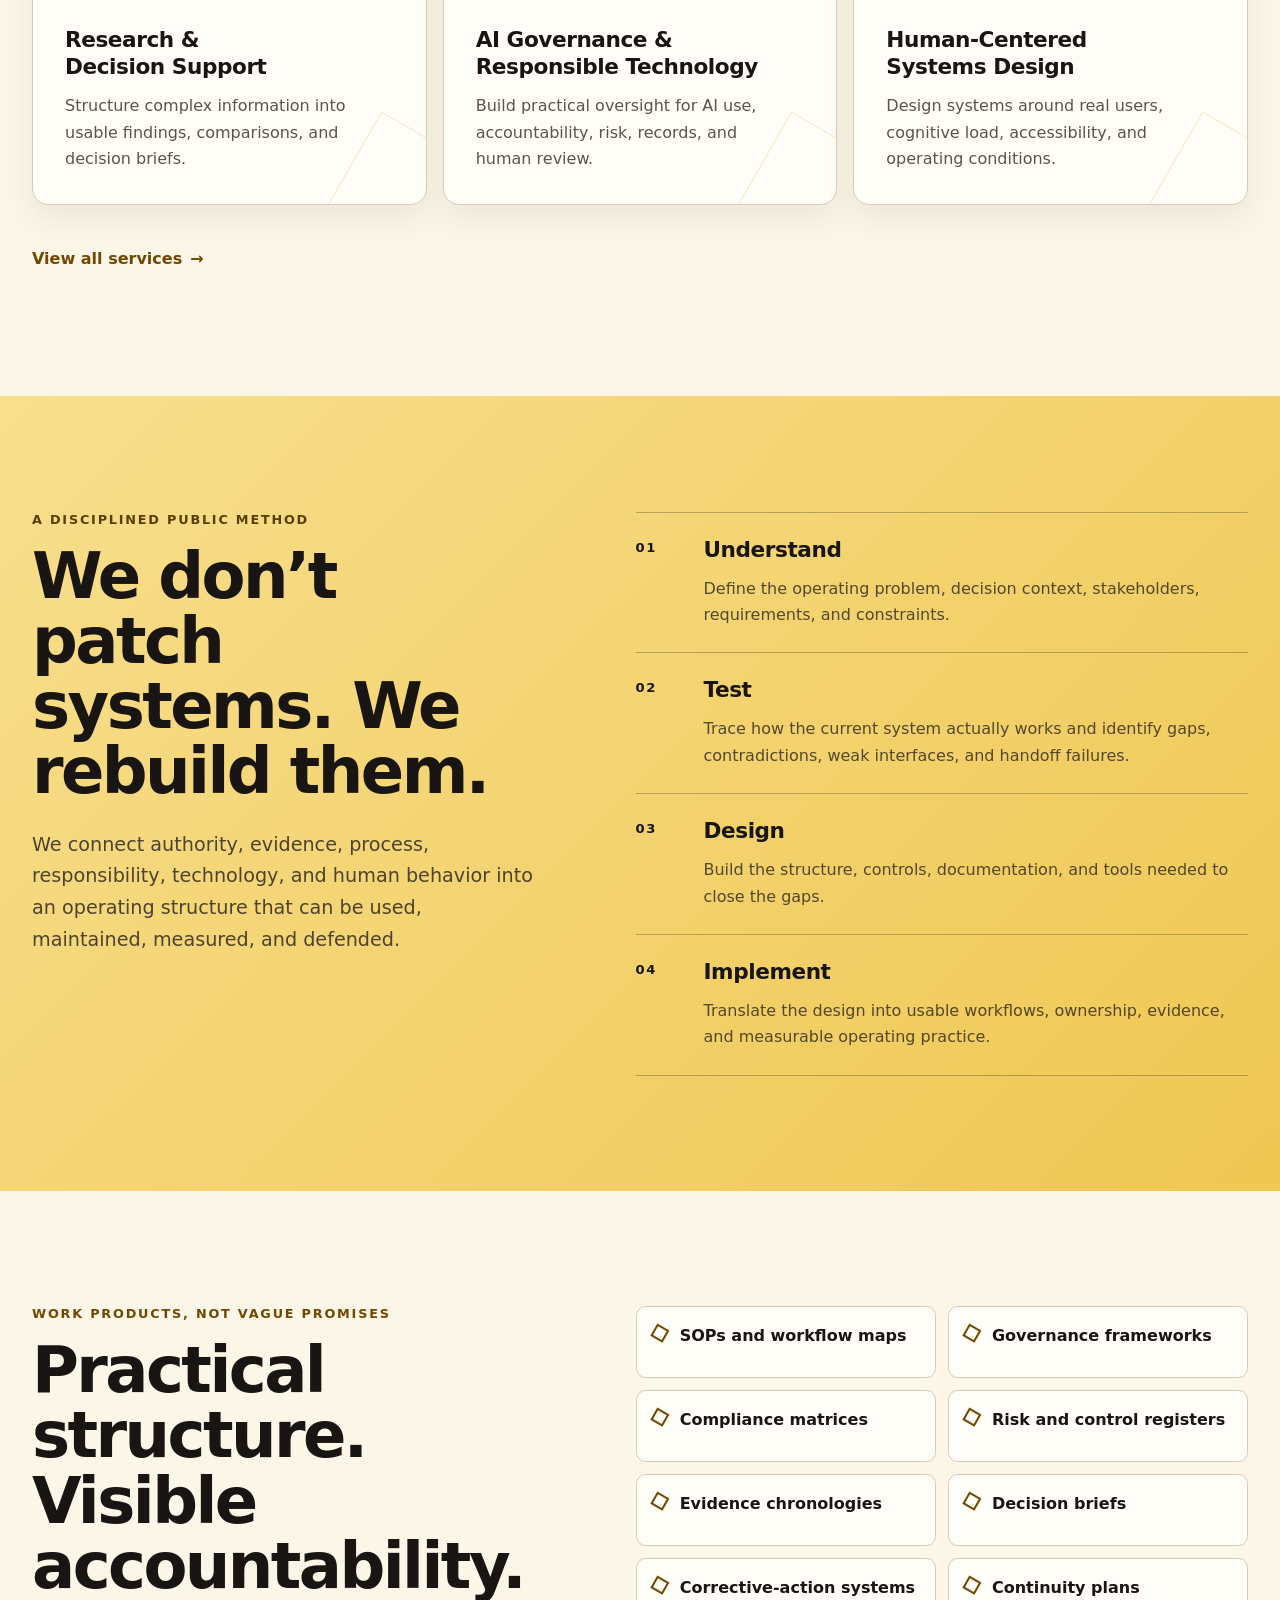
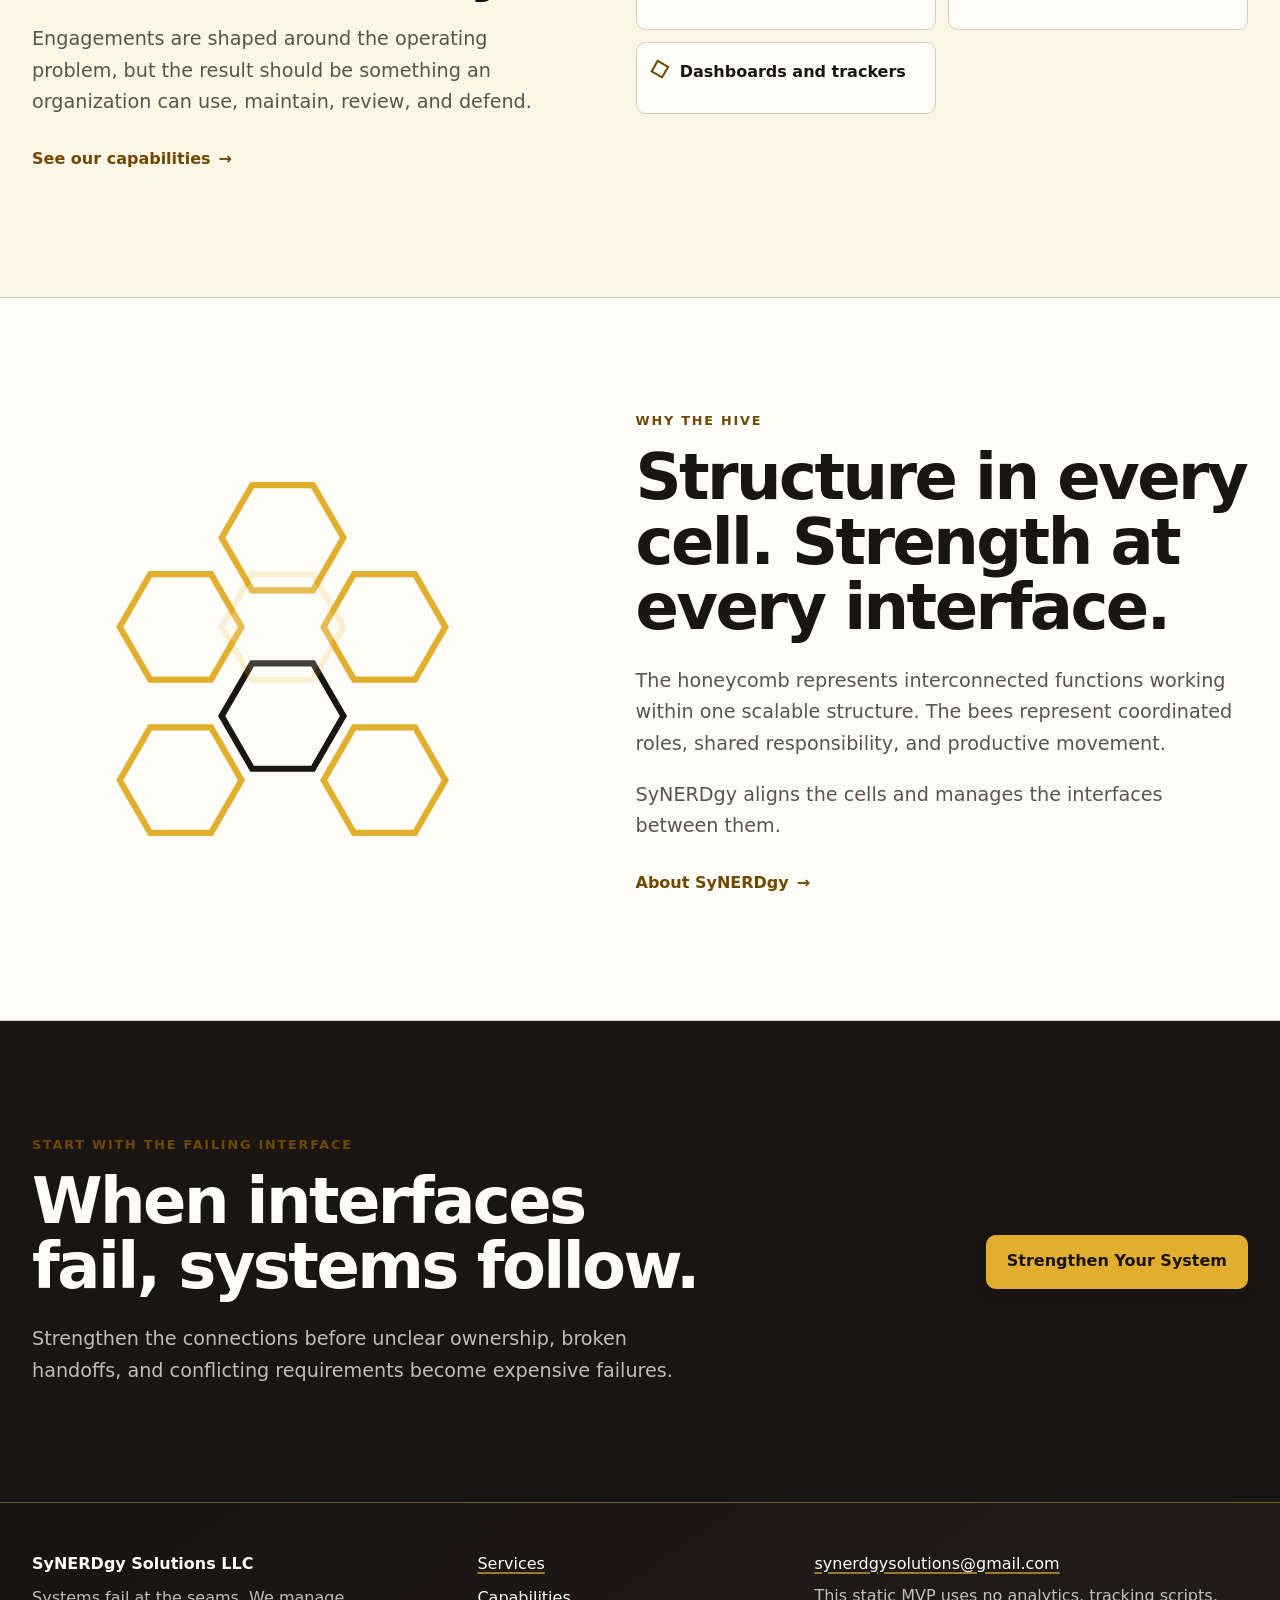
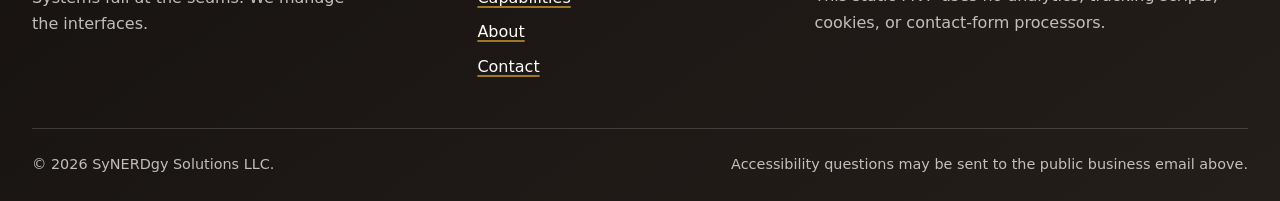
==== commit b5748b35: "Reposition SyNERDgy around interface management" ====
--- a/index.html
+++ b/index.html
@@ -3,21 +3,21 @@
 <head>
   <meta charset="utf-8">
   <meta name="viewport" content="width=device-width, initial-scale=1">
-  <meta name="description" content="SyNERDgy Solutions helps organizations diagnose operational breakdowns, rebuild processes, control records, and close corrective actions.">
-  <title>SyNERDgy Solutions | Systems &amp; Operations Consulting</title>
+  <meta name="description" content="SyNERDgy Solutions provides interface management across complex operating systems, reconnecting people, processes, requirements, records, technology, and authority.">
+  <title>SyNERDgy Solutions | Interface Management for Complex Systems</title>
   <meta name="theme-color" content="#11100E">
-  <meta name="color-scheme" content="dark">
+  <meta name="color-scheme" content="light">
   <meta property="og:type" content="website">
   <meta property="og:site_name" content="SyNERDgy Solutions">
-  <meta property="og:title" content="SyNERDgy Solutions | Systems &amp; Operations Consulting">
-  <meta property="og:description" content="SyNERDgy Solutions helps organizations diagnose operational breakdowns, rebuild processes, control records, and close corrective actions.">
+  <meta property="og:title" content="SyNERDgy Solutions | Interface Management for Complex Systems">
+  <meta property="og:description" content="SyNERDgy Solutions provides interface management across complex operating systems, reconnecting people, processes, requirements, records, technology, and authority.">
   <meta property="og:locale" content="en_US">
-  <meta name="twitter:title" content="SyNERDgy Solutions | Systems &amp; Operations Consulting">
-  <meta name="twitter:description" content="SyNERDgy Solutions helps organizations diagnose operational breakdowns, rebuild processes, control records, and close corrective actions.">
-  <link rel="icon" href="assets/images/favicon.svg" type="image/svg+xml">
-  <link rel="icon" href="assets/images/icon-192.png" sizes="192x192" type="image/png">
-  <link rel="apple-touch-icon" href="assets/images/apple-touch-icon.png">
-  <link rel="manifest" href="site.webmanifest">
+  <meta name="twitter:title" content="SyNERDgy Solutions | Interface Management for Complex Systems">
+  <meta name="twitter:description" content="SyNERDgy Solutions provides interface management across complex operating systems, reconnecting people, processes, requirements, records, technology, and authority.">
+  <link rel="icon" href="/assets/images/favicon.svg" type="image/svg+xml">
+  <link rel="icon" href="/assets/images/icon-192.png" sizes="192x192" type="image/png">
+  <link rel="apple-touch-icon" href="/assets/images/apple-touch-icon.png">
+  <link rel="manifest" href="/site.webmanifest">
   <!-- BEGIN SITE URL METADATA -->
   <!-- Run: python3 scripts/configure_site_url.py https://your-domain.example -->
   <!-- END SITE URL METADATA -->
@@ -30,7 +30,7 @@
       "@id": "#organization",
       "name": "SyNERDgy Solutions",
       "legalName": "SyNERDgy Solutions LLC",
-      "description": "A Kentucky systems and operations consulting firm providing operational diagnostics, regulatory analysis, process rebuilding, corrective-action support, records control, and implementation support.",
+      "description": "A systems and operations consulting firm specializing in interface management, operational architecture, governance, workflow engineering, evidence and records, responsible technology, and implementation readiness.",
       "foundingDate": "2025-12-08",
       "email": "mailto:synerdgysolutions@gmail.com",
       "address": {
@@ -50,13 +50,13 @@
         }
       ],
       "knowsAbout": [
-        "Operational diagnostics",
-        "Regulatory and program studies",
-        "Process rebuilding",
-        "Corrective-action support",
-        "Administrative surge support",
-        "Evidence and records control",
-        "Prime and subcontract support"
+        "Interface management",
+        "Governance, risk and compliance",
+        "Operations and process improvement",
+        "Evidence and records architecture",
+        "Research and decision support",
+        "AI governance and responsible technology",
+        "Human-centered systems design"
       ]
     },
     {
@@ -71,23 +71,17 @@
   ]
 }
   </script>
-  <link rel="stylesheet" href="assets/css/styles.css">
-  <link rel="stylesheet" href="assets/css/home-tech.css">
-  <script src="assets/js/main.js" defer></script>
+  <link rel="stylesheet" href="/assets/css/styles.css">
+  <script src="/assets/js/main.js" defer></script>
 </head>
-<body class="home-page">
+<body>
   <a class="skip-link" href="#main-content">Skip to main content</a>
 
   <header class="site-header" data-site-header>
     <div class="site-header__inner container">
-      <a class="brand" href="./" aria-label="SyNERDgy Solutions home">
-        <span class="brand__hive" aria-hidden="true">
-          <span></span><span></span><span></span><span></span><span></span>
-        </span>
-        <span class="brand__wordmark">
-          <span class="brand__name">SyNERDgy</span>
-          <span class="brand__descriptor">Solutions</span>
-        </span>
+      <a class="brand" href="/" aria-label="SyNERDgy Solutions home">
+        <span class="brand__name">SyNERDgy</span>
+        <span class="brand__descriptor">Solutions</span>
       </a>
 
       <button class="nav-toggle" type="button" aria-expanded="false" aria-controls="primary-navigation" data-nav-toggle>
@@ -97,11 +91,11 @@
 
       <nav class="site-nav" id="primary-navigation" aria-label="Primary" data-site-nav>
         <ul class="site-nav__list">
-          <li><a class="site-nav__link" href="./" aria-current="page">Home</a></li>
-          <li><a class="site-nav__link" href="services/">Services</a></li>
-          <li><a class="site-nav__link" href="capabilities/">Capabilities</a></li>
-          <li><a class="site-nav__link" href="about/">About</a></li>
-          <li><a class="site-nav__link site-nav__link--contact" href="contact/">Discuss a Project <span aria-hidden="true">→</span></a></li>
+          <li><a class="site-nav__link" href="/" aria-current="page">Home</a></li>
+          <li><a class="site-nav__link" href="/services/">Services</a></li>
+          <li><a class="site-nav__link" href="/capabilities/">Capabilities</a></li>
+          <li><a class="site-nav__link" href="/about/">About</a></li>
+          <li><a class="site-nav__link site-nav__link--contact" href="/contact/">Contact</a></li>
         </ul>
       </nav>
     </div>
@@ -111,52 +105,27 @@
     <section class="home-hero section" aria-labelledby="home-hero-title">
       <div class="container home-hero__grid">
         <div class="home-hero__content">
-          <p class="eyebrow">Systems &amp; Operations Consulting</p>
-          <h1 id="home-hero-title"><span>Systems fail</span><span>at the seams.</span><strong>We work there.</strong></h1>
-          <p class="home-hero__lead">SyNERDgy reconnects the people, processes, requirements, records, and technology holding organizations together.</p>
-          <p class="home-hero__scope">Operational Diagnostics · Process Rebuilding · Corrective Action · Surge Support</p>
+          <p class="eyebrow">Interface Management · Governance · Operations</p>
+          <h1 id="home-hero-title">Systems fail at the seams. We manage the interfaces.</h1>
+          <p class="home-hero__lead">SyNERDgy manages the interfaces where people, processes, requirements, records, technology, and authority must connect for the larger system to work.</p>
           <div class="button-row">
-            <a class="button button--primary" href="capabilities/">Explore Our Capabilities</a>
-            <a class="button button--secondary" href="contact/">Discuss a Project</a>
+            <a class="button button--primary" href="/capabilities/">Explore Our Capabilities</a>
+            <a class="button button--secondary" href="/contact/">Discuss a Project</a>
           </div>
         </div>
 
-        <div class="hero-hive" aria-hidden="true">
-          <div class="hero-hive__circuit-field"></div>
-          <div class="hero-hive__comb">
-            <span class="hero-hive__cell hero-hive__cell--02 hero-hive__cell--board hero-hive__cell--board-a"></span>
-            <span class="hero-hive__cell hero-hive__cell--03 hero-hive__cell--ceramic hero-hive__cell--microhive"></span>
-            <span class="hero-hive__cell hero-hive__cell--04 hero-hive__cell--microhive hero-hive__cell--resin"></span>
-            <span class="hero-hive__cell hero-hive__cell--05 hero-hive__cell--board hero-hive__cell--board-b"></span>
-            <span class="hero-hive__cell hero-hive__cell--06 hero-hive__cell--dark"></span>
-            <span class="hero-hive__cell hero-hive__cell--07 hero-hive__cell--ceramic hero-hive__cell--microhive"></span>
-            <span class="hero-hive__cell hero-hive__cell--08 hero-hive__cell--board hero-hive__cell--board-c"></span>
-            <span class="hero-hive__cell hero-hive__cell--09 hero-hive__cell--microhive hero-hive__cell--resin"></span>
-            <span class="hero-hive__cell hero-hive__cell--10 hero-hive__cell--board hero-hive__cell--board-a"></span>
-            <span class="hero-hive__cell hero-hive__cell--11 hero-hive__cell--dark"></span>
-            <span class="hero-hive__cell hero-hive__cell--12 hero-hive__cell--ceramic hero-hive__cell--microhive"></span>
-            <span class="hero-hive__cell hero-hive__cell--13 hero-hive__cell--board hero-hive__cell--board-b"></span>
-            <span class="hero-hive__cell hero-hive__cell--14 hero-hive__cell--microhive hero-hive__cell--resin"></span>
-            <span class="hero-hive__cell hero-hive__cell--15 hero-hive__cell--anchor"></span>
-            <span class="hero-hive__cell hero-hive__cell--16 hero-hive__cell--board hero-hive__cell--board-c"></span>
-            <span class="hero-hive__cell hero-hive__cell--17 hero-hive__cell--open"></span>
-            <span class="hero-hive__cell hero-hive__cell--18 hero-hive__cell--ceramic hero-hive__cell--microhive"></span>
-            <span class="hero-hive__cell hero-hive__cell--19 hero-hive__cell--board hero-hive__cell--board-a"></span>
-          </div>
-          <span class="hero-hive__trace hero-hive__trace--01"></span>
-          <span class="hero-hive__trace hero-hive__trace--02"></span>
-          <span class="hero-hive__trace hero-hive__trace--03"></span>
-          <span class="hero-hive__trace hero-hive__trace--04"></span>
-          <span class="hero-hive__trace hero-hive__trace--05"></span>
-          <span class="hero-hive__trace hero-hive__trace--06"></span>
-          <span class="hero-hive__trace hero-hive__trace--07"></span>
-          <span class="hero-hive__trace hero-hive__trace--08"></span>
-          <span class="hero-hive__trace hero-hive__trace--09"></span>
-          <span class="hero-hive__trace hero-hive__trace--10"></span>
-          <img class="hero-hive__bee hero-hive__bee--left" src="assets/images/bee-left-stylized.png" alt="" width="248" height="268" decoding="async">
-          <img class="hero-hive__bee hero-hive__bee--right" src="assets/images/bee-right-stylized.png" alt="" width="262" height="282" decoding="async">
-          <span class="hero-hive__drop-anchor"></span>
-          <span class="hero-hive__honey-drop"></span>
+        <div class="systems-map" aria-hidden="true">
+          <span class="systems-map__line systems-map__line--one"></span>
+          <span class="systems-map__line systems-map__line--two"></span>
+          <span class="systems-map__line systems-map__line--three"></span>
+          <span class="systems-map__line systems-map__line--four"></span>
+          <span class="systems-map__line systems-map__line--five"></span>
+          <span class="systems-map__node systems-map__node--center">Structure</span>
+          <span class="systems-map__node systems-map__node--people">People</span>
+          <span class="systems-map__node systems-map__node--process">Process</span>
+          <span class="systems-map__node systems-map__node--requirements">Requirements</span>
+          <span class="systems-map__node systems-map__node--records">Records</span>
+          <span class="systems-map__node systems-map__node--technology">Technology</span>
         </div>
       </div>
     </section>
@@ -164,90 +133,90 @@
     <section class="section section--ink" aria-labelledby="problem-title">
       <div class="container">
         <div class="section-heading section-heading--light">
-          <p class="eyebrow eyebrow--light">Recognize the operating problem</p>
-          <h2 id="problem-title">The warning signs are usually specific.</h2>
-          <p>Instructions live with one employee. Records are spread across tools. Nobody owns the handoff. Reports arrive late, corrective actions stay open, and staff spend more time finding information than using it. SyNERDgy maps the breakdown and identifies what must be rebuilt.</p>
+          <p class="eyebrow eyebrow--light">Where interfaces begin to fail</p>
+          <h2 id="problem-title">We find the failing connections.</h2>
+          <p>Critical procedures live in individual memory. Requirements scatter across systems. Records cannot explain what happened. Responsibilities disappear between departments. SyNERDgy identifies the interface failures, contradictions, and handoff risks that weaken the larger system.</p>
         </div>
 
         <div class="problem-grid">
           <article class="problem-card">
             <p class="card-kicker">01</p>
-            <h3>Knowledge trapped with one person</h3>
-            <p>Critical instructions, contacts, and decisions are held by one employee instead of being documented in a process the rest of the organization can use.</p>
+            <h3>Memory-dependent work</h3>
+            <p>Essential knowledge lives with one person instead of inside a usable process.</p>
           </article>
           <article class="problem-card">
             <p class="card-kicker">02</p>
-            <h3>Requirements scattered across systems</h3>
-            <p>Policies, contract terms, deadlines, and reporting rules sit in separate files or tools, so staff cannot see the complete set of obligations.</p>
+            <h3>Scattered requirements</h3>
+            <p>Policies, obligations, and operating rules sit in different places with no shared view.</p>
           </article>
           <article class="problem-card">
             <p class="card-kicker">03</p>
-            <h3>No clear owner at the handoff</h3>
-            <p>Work moves between teams, vendors, or systems without a named owner, due date, escalation path, or clear definition of done.</p>
+            <h3>Unclear handoffs</h3>
+            <p>Work crosses teams, vendors, or systems without clear ownership or completion criteria.</p>
           </article>
           <article class="problem-card">
             <p class="card-kicker">04</p>
-            <h3>Records that cannot explain the decision</h3>
-            <p>Documents exist, but they do not show what happened, which requirement applied, who approved the action, or what evidence supports the result.</p>
+            <h3>Disconnected records</h3>
+            <p>Documents exist, but they do not create a defensible account of decisions and actions.</p>
           </article>
           <article class="problem-card">
             <p class="card-kicker">05</p>
-            <h3>Corrective actions that never close</h3>
-            <p>Findings are recorded, but ownership, evidence, deadlines, and closure checks are missing—so the same issue returns in the next review.</p>
+            <h3>Policy-to-practice gaps</h3>
+            <p>Written expectations and real operating conditions quietly become two different systems.</p>
           </article>
           <article class="problem-card">
             <p class="card-kicker">06</p>
-            <h3>Tools that add administrative work</h3>
-            <p>Staff re-enter the same information, maintain side spreadsheets, or work around software because the process and technology were never designed together.</p>
-          </article>
-        </div>
-
-        <a class="text-link text-link--light" href="services/">See what we solve <span aria-hidden="true">→</span></a>
+            <h3>Technology without human fit</h3>
+            <p>Tools add friction because the workflow was never designed around how people actually work.</p>
+          </article>
+        </div>
+
+        <a class="text-link text-link--light" href="/services/">See what we solve <span aria-hidden="true">→</span></a>
       </div>
     </section>
 
     <section class="section" aria-labelledby="services-title">
       <div class="container">
         <div class="section-heading">
-          <p class="eyebrow">Practical ways to engage</p>
-          <h2 id="services-title">Start with the work that is stuck.</h2>
-          <p>SyNERDgy can study a regulated program, diagnose one broken workflow, rebuild a process, close corrective actions, stabilize an administrative backlog, or support a prime contractor’s defined workstream.</p>
+          <p class="eyebrow">Cross-domain interface management</p>
+          <h2 id="services-title">The problem usually lives between the parts. We manage the interfaces.</h2>
+          <p>SyNERDgy works across the interfaces between teams, technologies, policies, authorities, workflows, records, and human operators so the organization can operate clearly, consistently, and defensibly.</p>
         </div>
 
         <div class="service-grid">
           <article class="service-card">
             <span class="service-card__index" aria-hidden="true">01</span>
-            <h3>Regulatory &amp; Program Studies</h3>
-            <p>Trace applicable authority, study how a program operates, gather evidence, and develop findings and practical recommendations.</p>
+            <h3>Governance, Risk &amp; Compliance</h3>
+            <p>Turn requirements into clear authority, controls, responsibilities, and evidence.</p>
           </article>
           <article class="service-card">
             <span class="service-card__index" aria-hidden="true">02</span>
-            <h3>Operational Diagnostics</h3>
-            <p>Review workflows, roles, controls, backlog, documentation, continuity, and delivery risk to identify where work breaks down.</p>
+            <h3>Operations &amp; Process Improvement</h3>
+            <p>Clarify workflows, ownership, handoffs, failure points, and repeatable operating steps.</p>
           </article>
           <article class="service-card">
             <span class="service-card__index" aria-hidden="true">03</span>
-            <h3>Process Rebuilding</h3>
-            <p>Create workable SOPs, task paths, decision rules, approval controls, templates, training, and implementation support.</p>
+            <h3>Evidence &amp; Records Architecture</h3>
+            <p>Organize records so decisions, actions, obligations, and outcomes can be understood.</p>
           </article>
           <article class="service-card">
             <span class="service-card__index" aria-hidden="true">04</span>
-            <h3>Corrective-Action Support</h3>
-            <p>Turn findings into assigned actions, evidence requirements, progress reporting, escalation, and verified closure.</p>
+            <h3>Research &amp; Decision Support</h3>
+            <p>Structure complex information into usable findings, comparisons, and decision briefs.</p>
           </article>
           <article class="service-card">
             <span class="service-card__index" aria-hidden="true">05</span>
-            <h3>Administrative Surge Support</h3>
-            <p>Stabilize intake, records, reporting, backlog, and status tracking when routine operations are overloaded or disrupted.</p>
+            <h3>AI Governance &amp; Responsible Technology</h3>
+            <p>Build practical oversight for AI use, accountability, risk, records, and human review.</p>
           </article>
           <article class="service-card">
             <span class="service-card__index" aria-hidden="true">06</span>
-            <h3>Prime &amp; Subcontract Support</h3>
-            <p>Provide research, technical writing, document control, work-paper systems, project operations, and specialized analysis.</p>
-          </article>
-        </div>
-
-        <a class="text-link" href="services/">View all services <span aria-hidden="true">→</span></a>
+            <h3>Human-Centered Systems Design</h3>
+            <p>Design systems around real users, cognitive load, accessibility, and operating conditions.</p>
+          </article>
+        </div>
+
+        <a class="text-link" href="/services/">View all services <span aria-hidden="true">→</span></a>
       </div>
     </section>
 
@@ -255,7 +224,7 @@
       <div class="container method-layout">
         <div class="section-heading">
           <p class="eyebrow">A disciplined public method</p>
-          <h2 id="method-title">We don’t patch symptoms. We redesign the system.</h2>
+          <h2 id="method-title">We don’t patch systems. We rebuild them.</h2>
           <p>We connect authority, evidence, process, responsibility, technology, and human behavior into an operating structure that can be used, maintained, measured, and defended.</p>
         </div>
 
@@ -271,7 +240,7 @@
             <span class="method-step__number">02</span>
             <div>
               <h3>Test</h3>
-              <p>Trace how the current system actually works and identify gaps, contradictions, and weak handoffs.</p>
+              <p>Trace how the current system actually works and identify gaps, contradictions, weak interfaces, and handoff failures.</p>
             </div>
           </li>
           <li class="method-step">
@@ -298,7 +267,7 @@
           <p class="eyebrow">Work products, not vague promises</p>
           <h2 id="deliverables-title">Practical structure. Visible accountability.</h2>
           <p>Engagements are shaped around the operating problem, but the result should be something an organization can use, maintain, review, and defend.</p>
-          <a class="text-link" href="capabilities/">See our capabilities <span aria-hidden="true">→</span></a>
+          <a class="text-link" href="/capabilities/">See our capabilities <span aria-hidden="true">→</span></a>
         </div>
 
         <ul class="deliverables-list">
@@ -328,10 +297,10 @@
         </div>
         <div class="section-heading">
           <p class="eyebrow">Why the hive</p>
-          <h2 id="hive-title">Structure in every cell. Strength at every seam.</h2>
-          <p>The honeycomb represents specialized functions working inside one scalable architecture. Some cells carry institutional knowledge. Others carry process, evidence, technology, or control. The bees represent coordinated roles, shared responsibility, and productive movement.</p>
-          <p>SyNERDgy aligns the cells, engineers the pathways between them, and keeps each part replaceable without destabilizing the whole.</p>
-          <a class="text-link" href="about/">About SyNERDgy <span aria-hidden="true">→</span></a>
+          <h2 id="hive-title">Structure in every cell. Strength at every interface.</h2>
+          <p>The honeycomb represents interconnected functions working within one scalable structure. The bees represent coordinated roles, shared responsibility, and productive movement.</p>
+          <p>SyNERDgy aligns the cells and manages the interfaces between them.</p>
+          <a class="text-link" href="/about/">About SyNERDgy <span aria-hidden="true">→</span></a>
         </div>
       </div>
     </section>
@@ -339,11 +308,11 @@
     <section class="section final-cta" aria-labelledby="contact-title">
       <div class="container final-cta__inner">
         <div>
-          <p class="eyebrow eyebrow--light">Start with the operating problem</p>
-          <h2 id="contact-title">Easy to engage. Built to remain accountable.</h2>
-          <p>Tell us what is delayed, undocumented, inconsistent, or difficult to control. We will help define a practical scope, the records and access it requires, and what a usable result must include.</p>
-        </div>
-        <a class="button button--gold" href="contact/">Discuss a Project</a>
+          <p class="eyebrow eyebrow--light">Start with the failing interface</p>
+          <h2 id="contact-title">When interfaces fail, systems follow.</h2>
+          <p>Strengthen the connections before unclear ownership, broken handoffs, and conflicting requirements become expensive failures.</p>
+        </div>
+        <a class="button button--gold" href="/contact/">Strengthen Your System</a>
       </div>
     </section>
   </main>
@@ -352,29 +321,25 @@
     <div class="container site-footer__grid">
       <div>
         <p class="site-footer__brand">SyNERDgy Solutions LLC</p>
-        <p class="site-footer__tagline">Systems fail at the seams. We work at the seams.</p>
+        <p class="site-footer__tagline">Systems fail at the seams. We manage the interfaces.</p>
       </div>
       <nav aria-label="Footer">
         <ul class="footer-nav">
-          <li><a href="services/">Services</a></li>
-          <li><a href="capabilities/">Capabilities</a></li>
-          <li><a href="about/">About</a></li>
-          <li><a href="contact/">Contact</a></li>
-          <li><a href="contact/#privacy-notice">Privacy</a></li>
-          <li><a href="contact/#accessibility">Accessibility</a></li>
-          <li><a href="contact/#terms">Terms</a></li>
+          <li><a href="/services/">Services</a></li>
+          <li><a href="/capabilities/">Capabilities</a></li>
+          <li><a href="/about/">About</a></li>
+          <li><a href="/contact/">Contact</a></li>
         </ul>
       </nav>
       <div class="site-footer__contact">
         <a href="mailto:synerdgysolutions@gmail.com">synerdgysolutions@gmail.com</a>
-        <a href="tel:+18594693314">859-469-3314</a>
-        <p>Lexington, Kentucky · Kentucky statewide · Remote nationwide</p>
+        <p>This static MVP uses no analytics, tracking scripts, cookies, or contact-form processors.</p>
       </div>
     </div>
     <div class="container site-footer__bottom">
       <p>&copy; <span data-current-year>2026</span> SyNERDgy Solutions LLC.</p>
-      <p>No contact form, analytics, advertising pixels, or nonessential cookies.</p>
+      <p>Accessibility questions may be sent to the public business email above.</p>
     </div>
   </footer>
 </body>
-</html>
+</html>
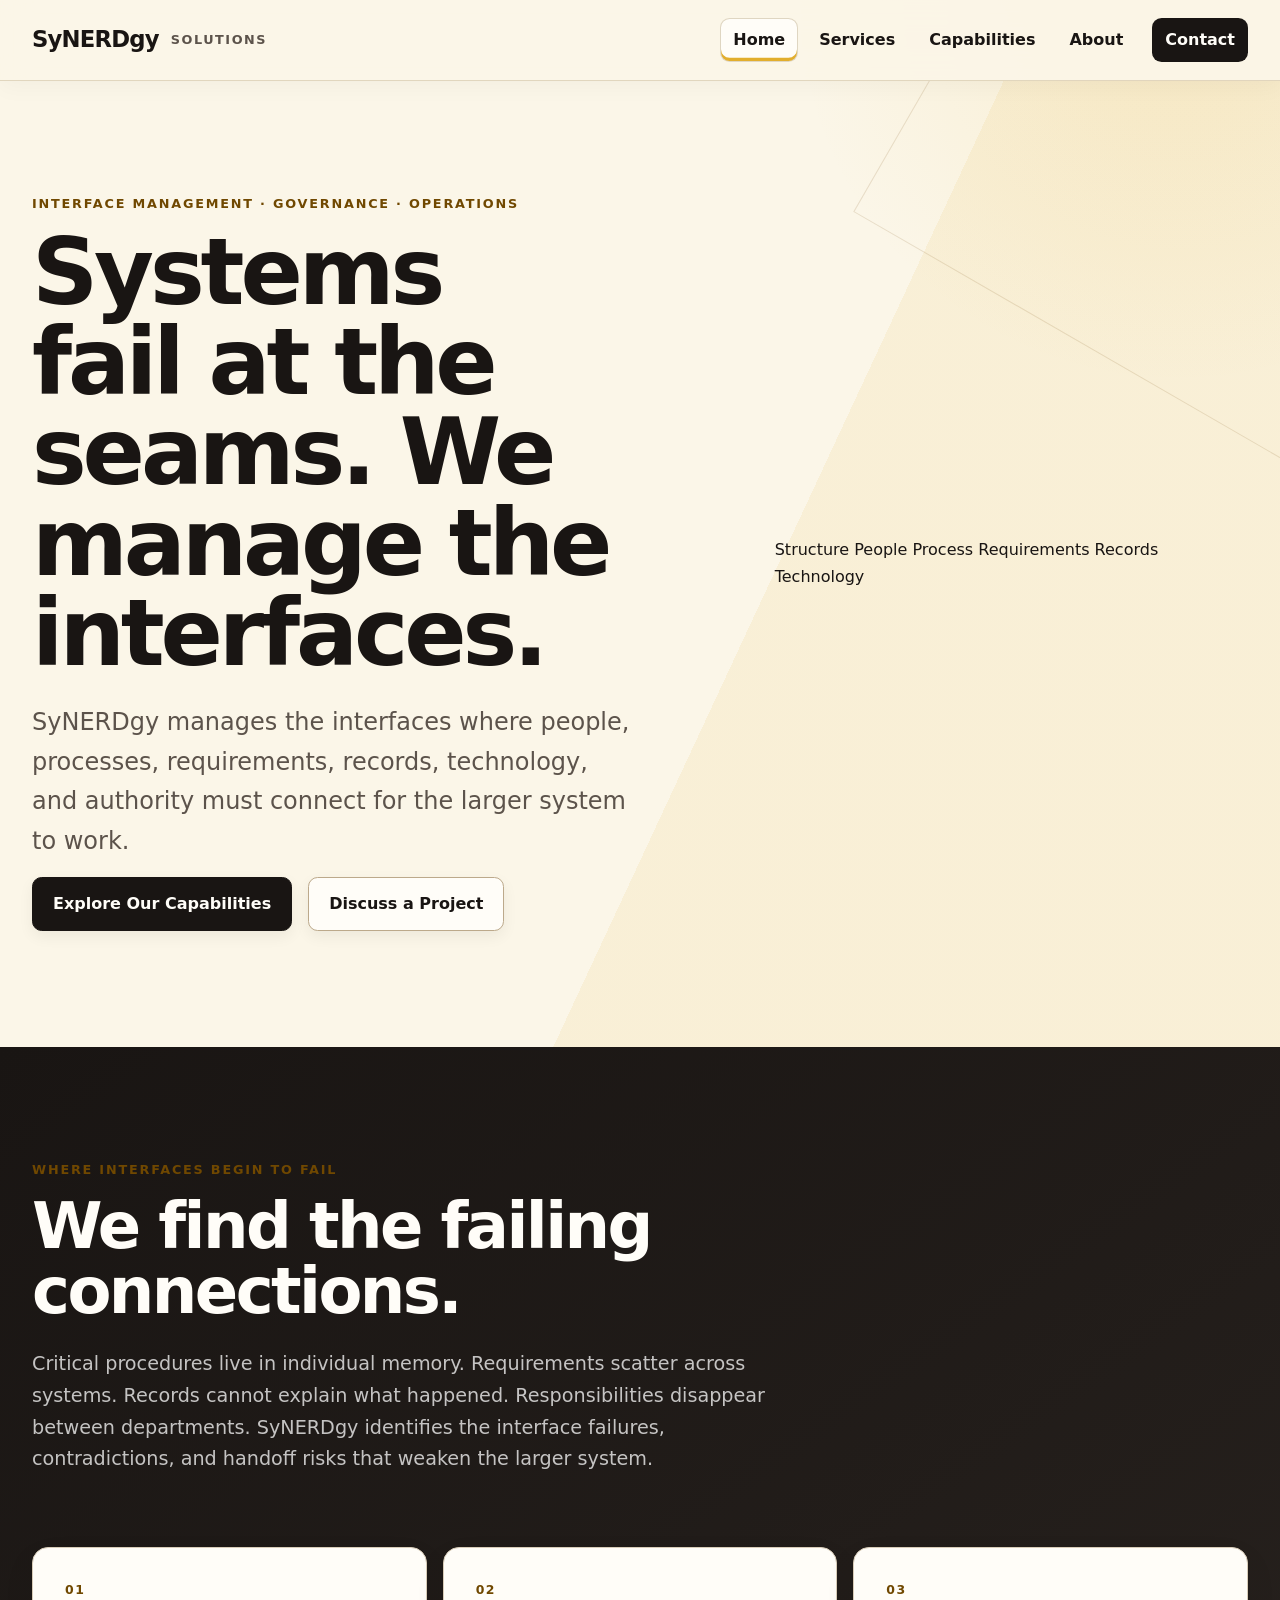
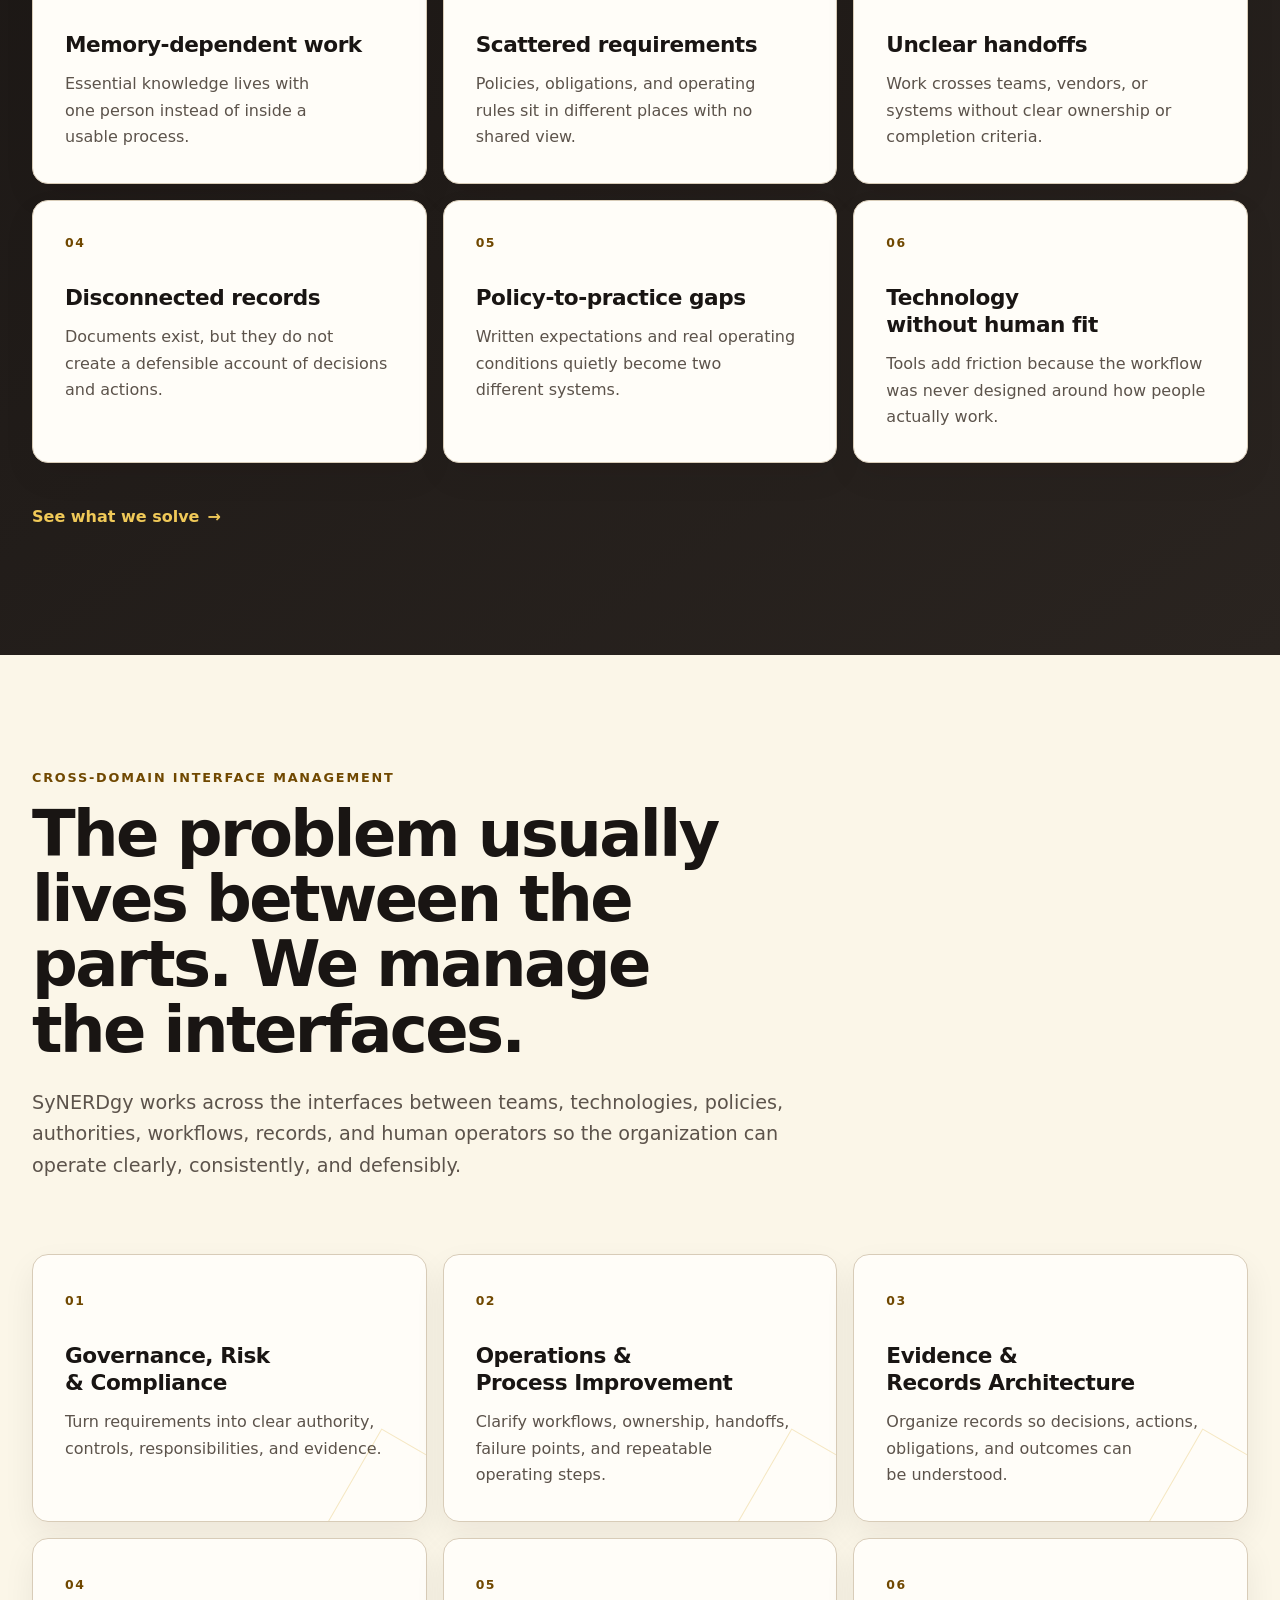
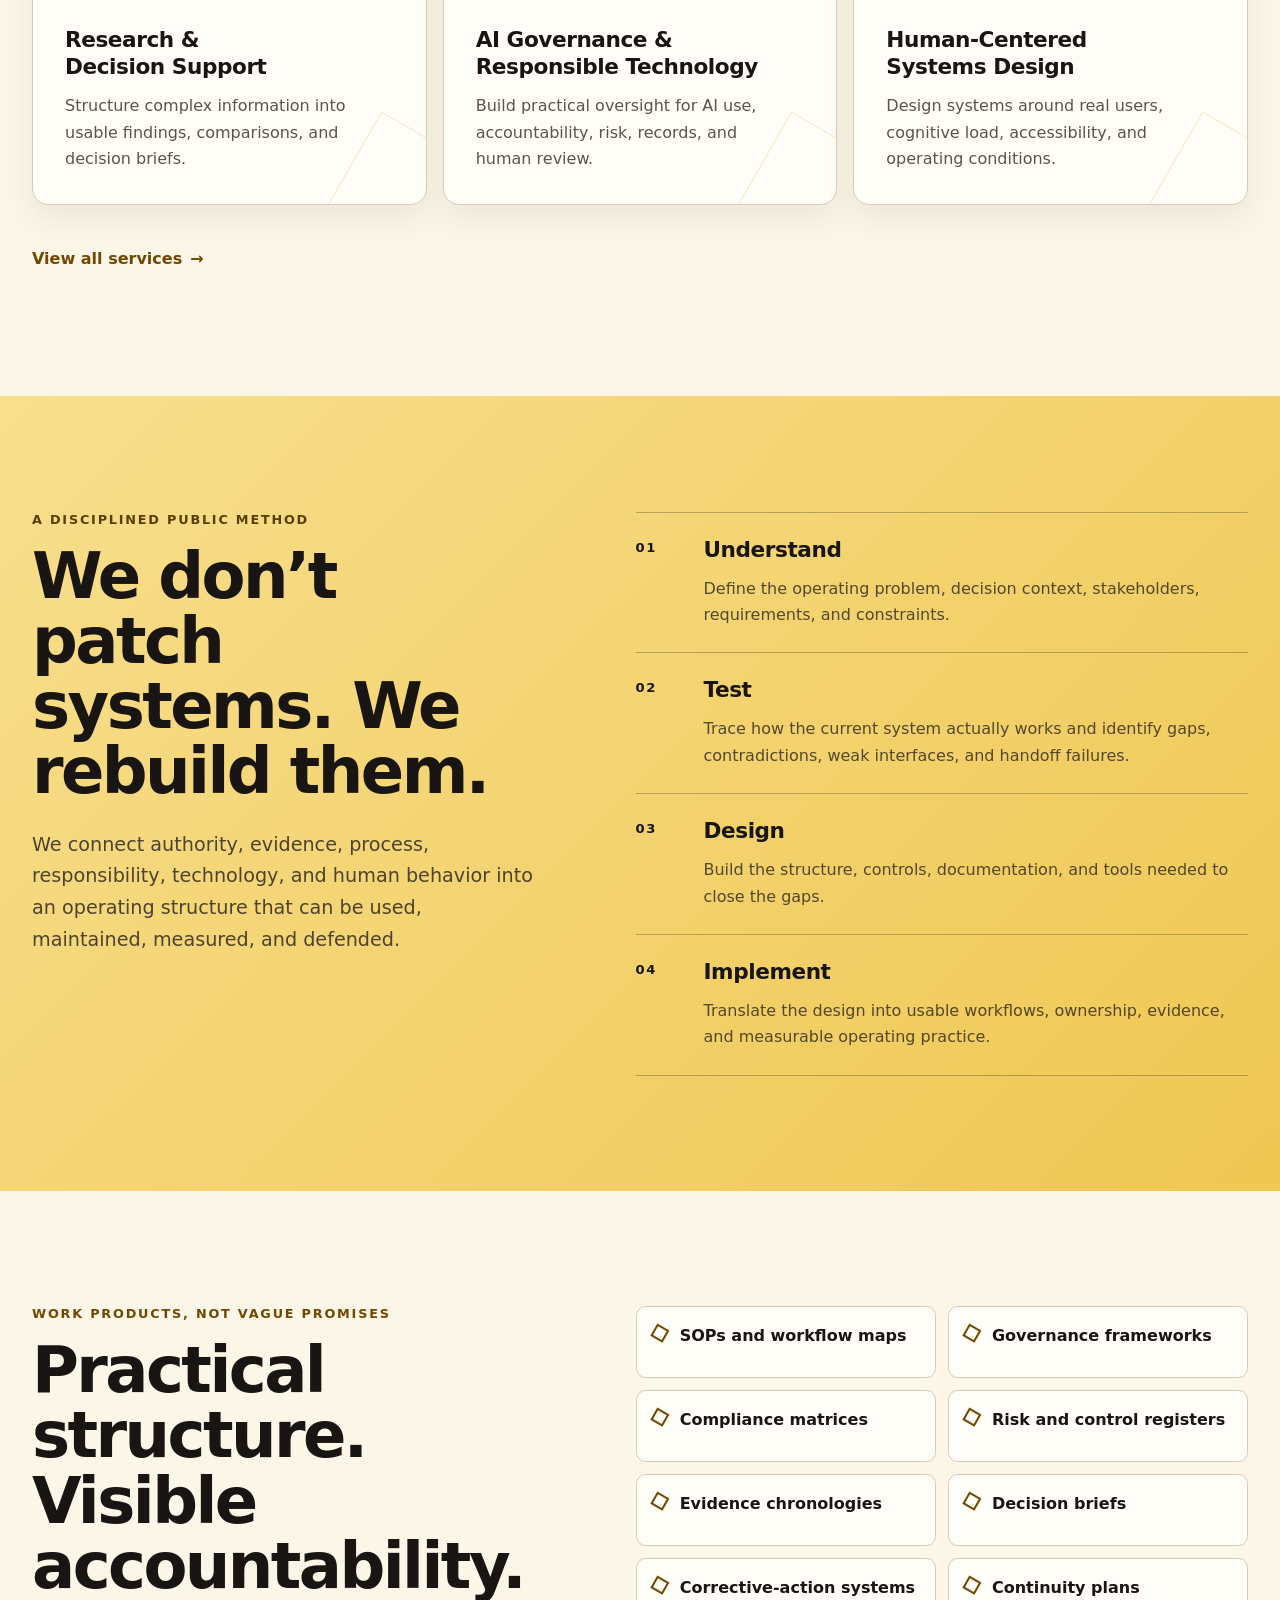
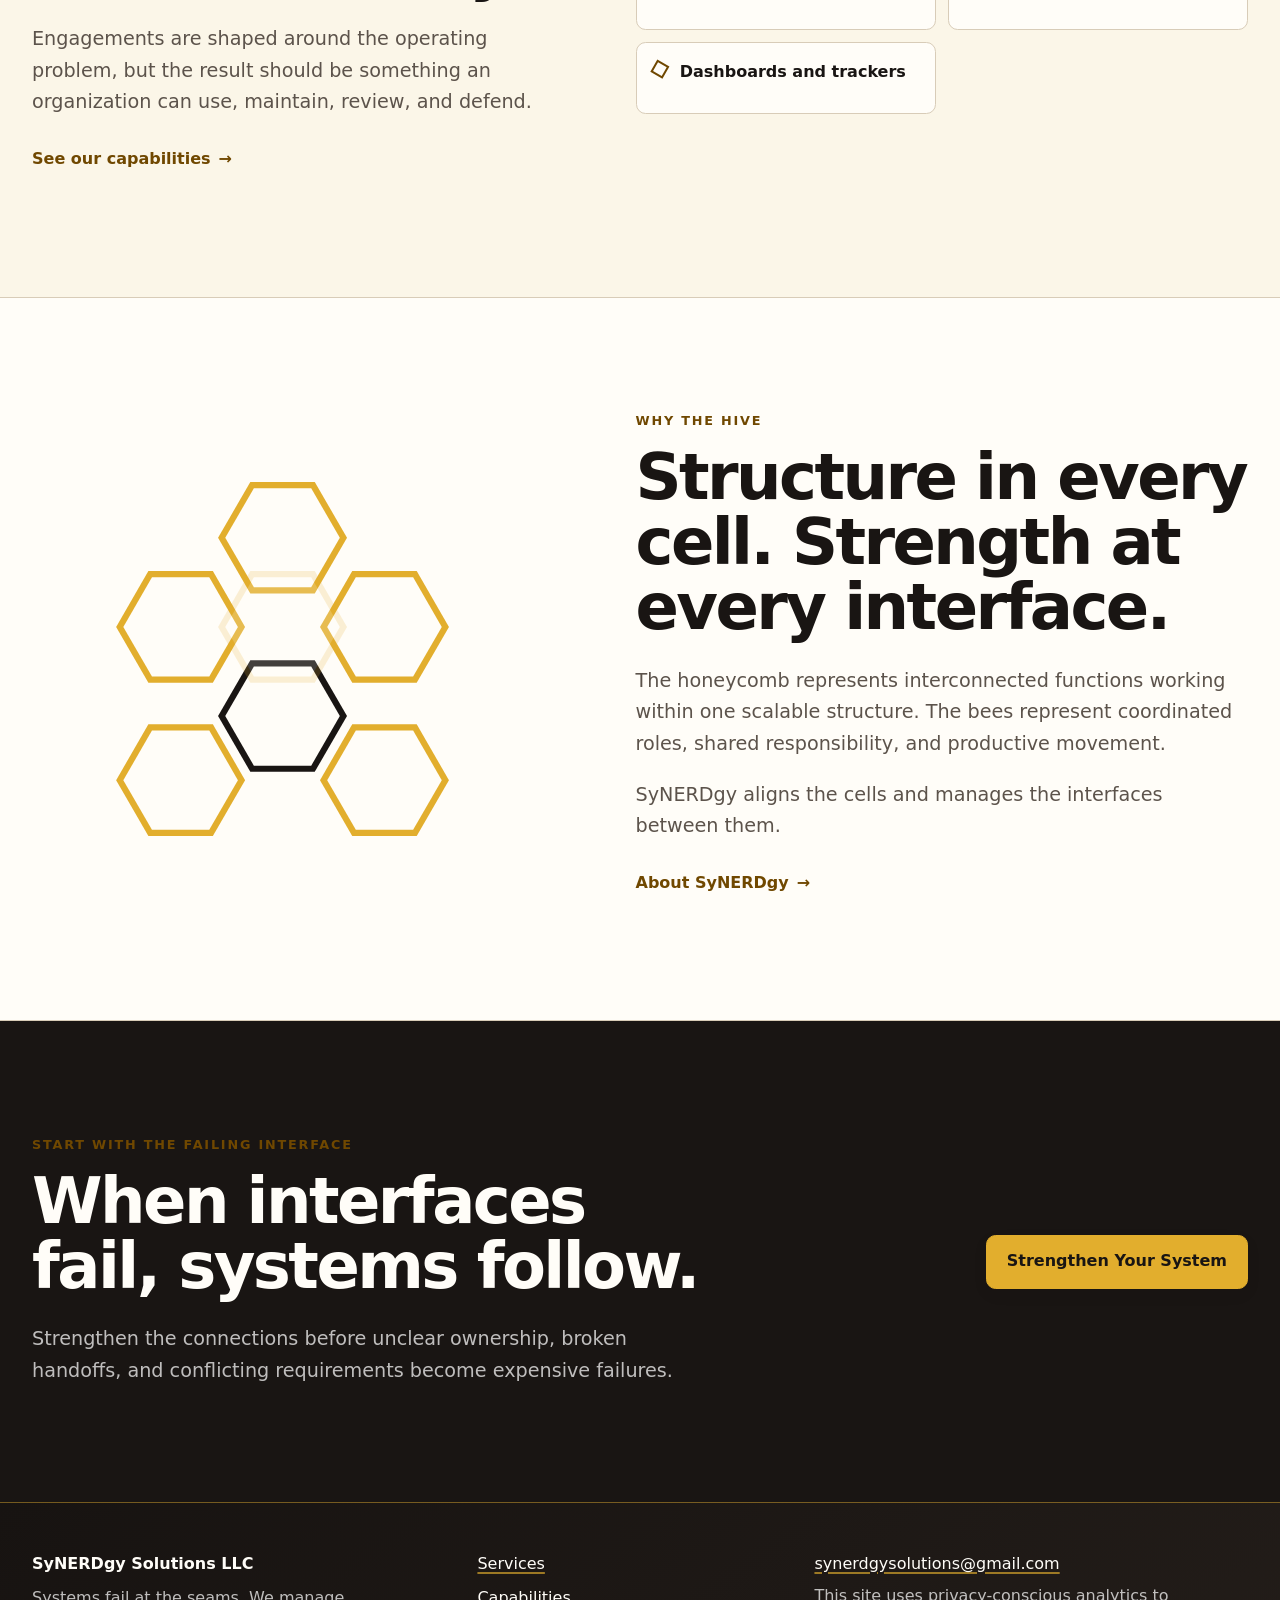
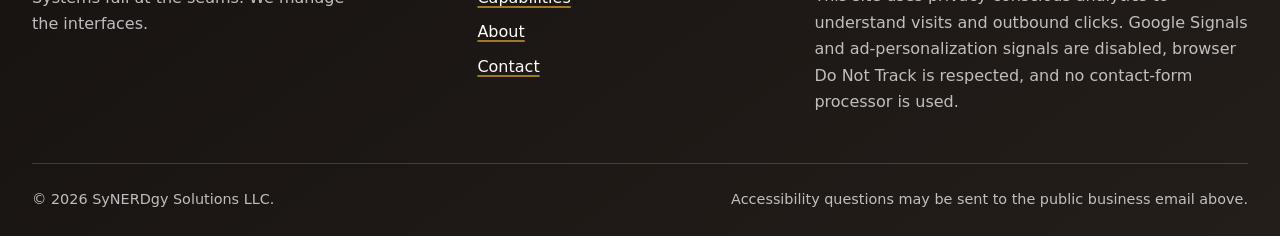
==== commit 7603ae68: "Install exact Google Analytics tag" ====
--- a/index.html
+++ b/index.html
@@ -1,6 +1,15 @@
 <!doctype html>
 <html lang="en">
 <head>
+  <!-- Google tag (gtag.js) -->
+  <script async src="https://www.googletagmanager.com/gtag/js?id=G-LQPJNWQB9V"></script>
+  <script>
+    window.dataLayer = window.dataLayer || [];
+    function gtag(){dataLayer.push(arguments);}
+    gtag('js', new Date());
+
+    gtag('config', 'G-LQPJNWQB9V');
+  </script>
   <meta charset="utf-8">
   <meta name="viewport" content="width=device-width, initial-scale=1">
   <meta name="description" content="SyNERDgy Solutions provides interface management across complex operating systems, reconnecting people, processes, requirements, records, technology, and authority.">
@@ -333,7 +342,7 @@
       </nav>
       <div class="site-footer__contact">
         <a href="mailto:synerdgysolutions@gmail.com">synerdgysolutions@gmail.com</a>
-        <p>This static MVP uses no analytics, tracking scripts, cookies, or contact-form processors.</p>
+        <p>This site uses Google Analytics to understand visits and outbound clicks. No contact-form processor is used.</p>
       </div>
     </div>
     <div class="container site-footer__bottom">
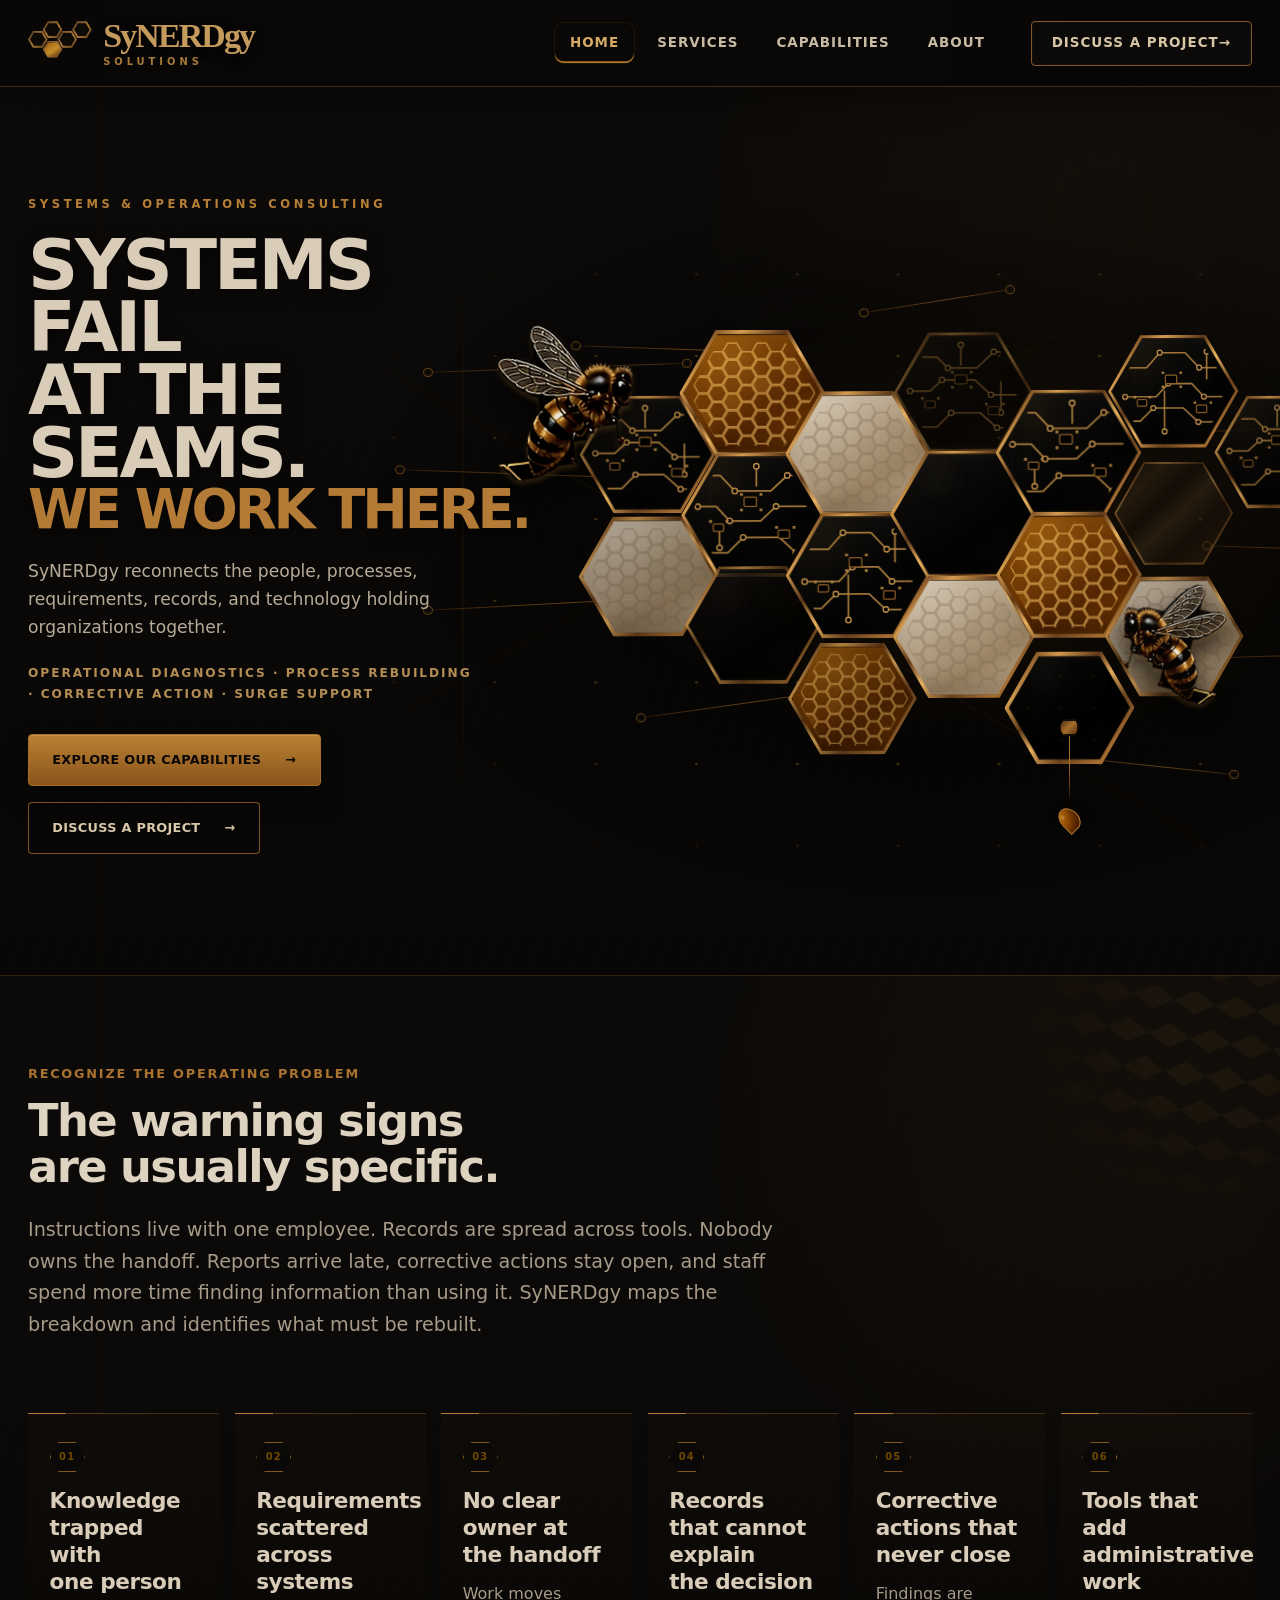
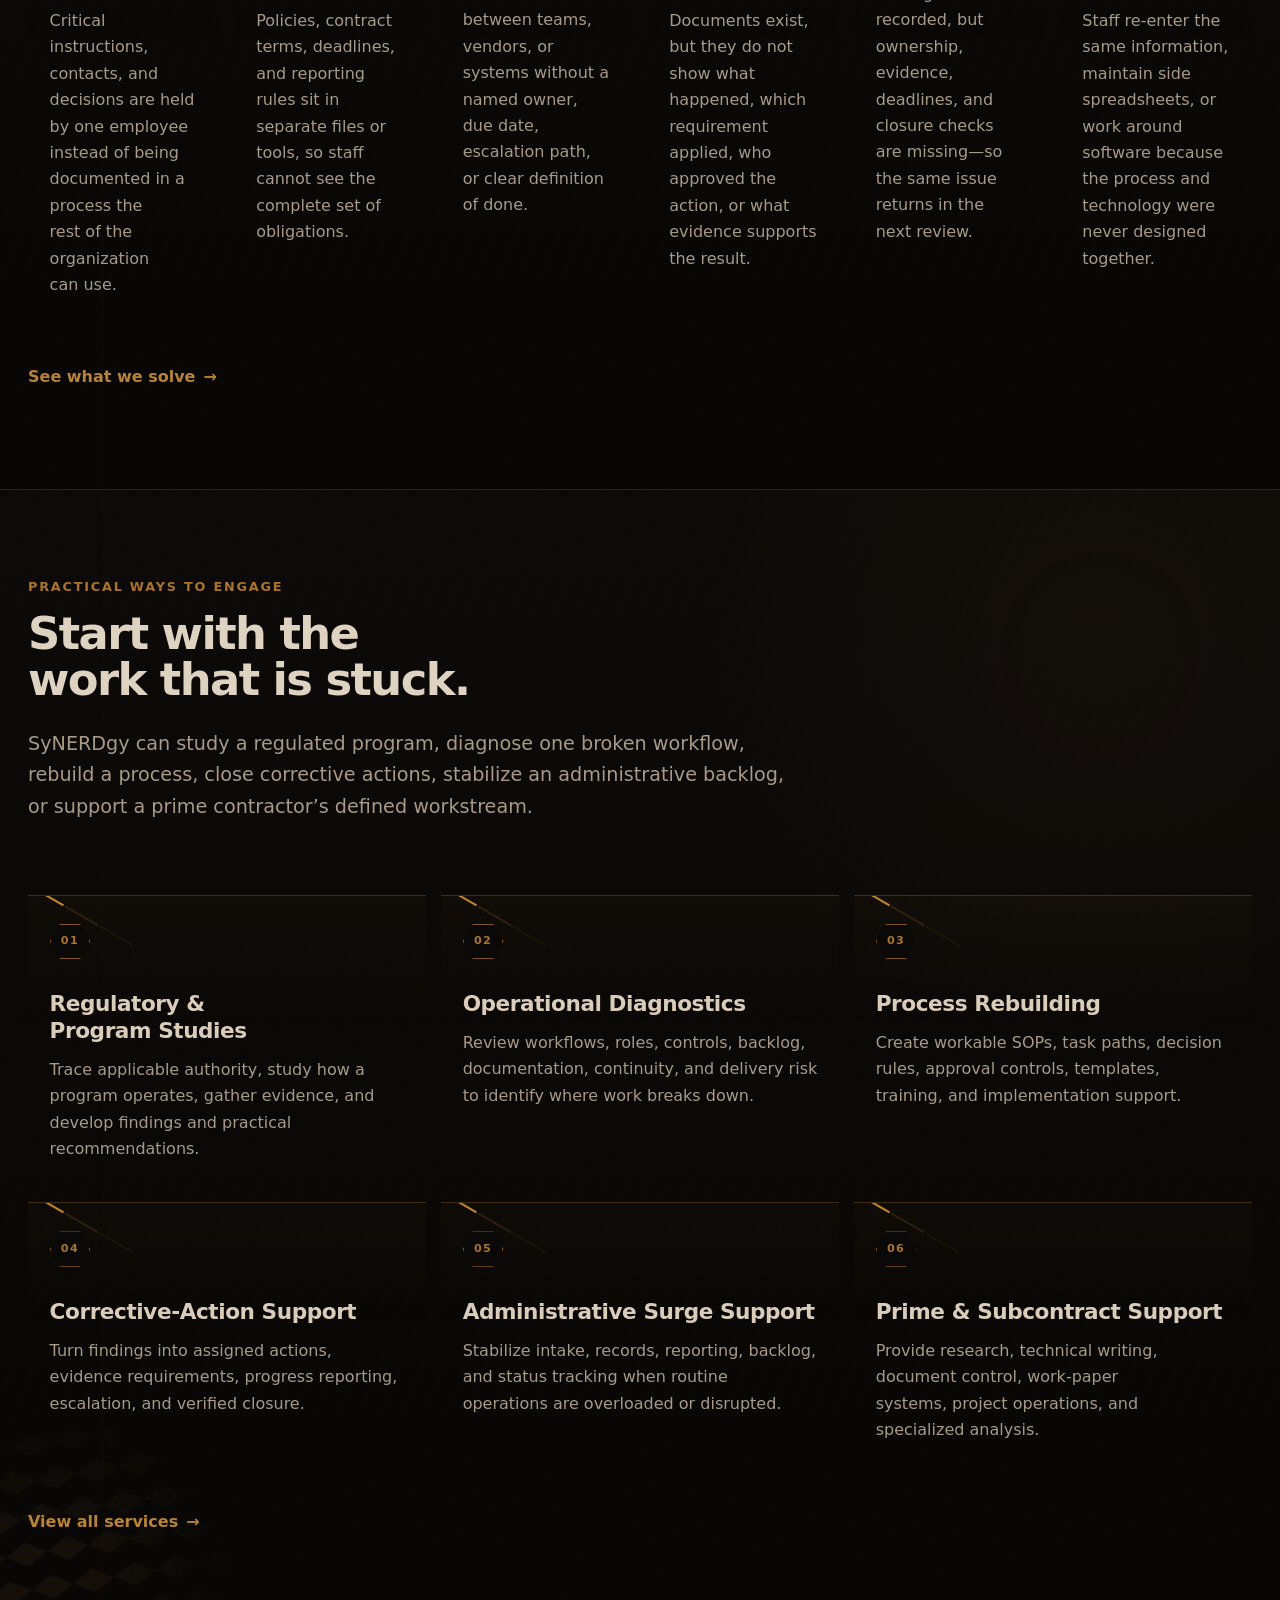
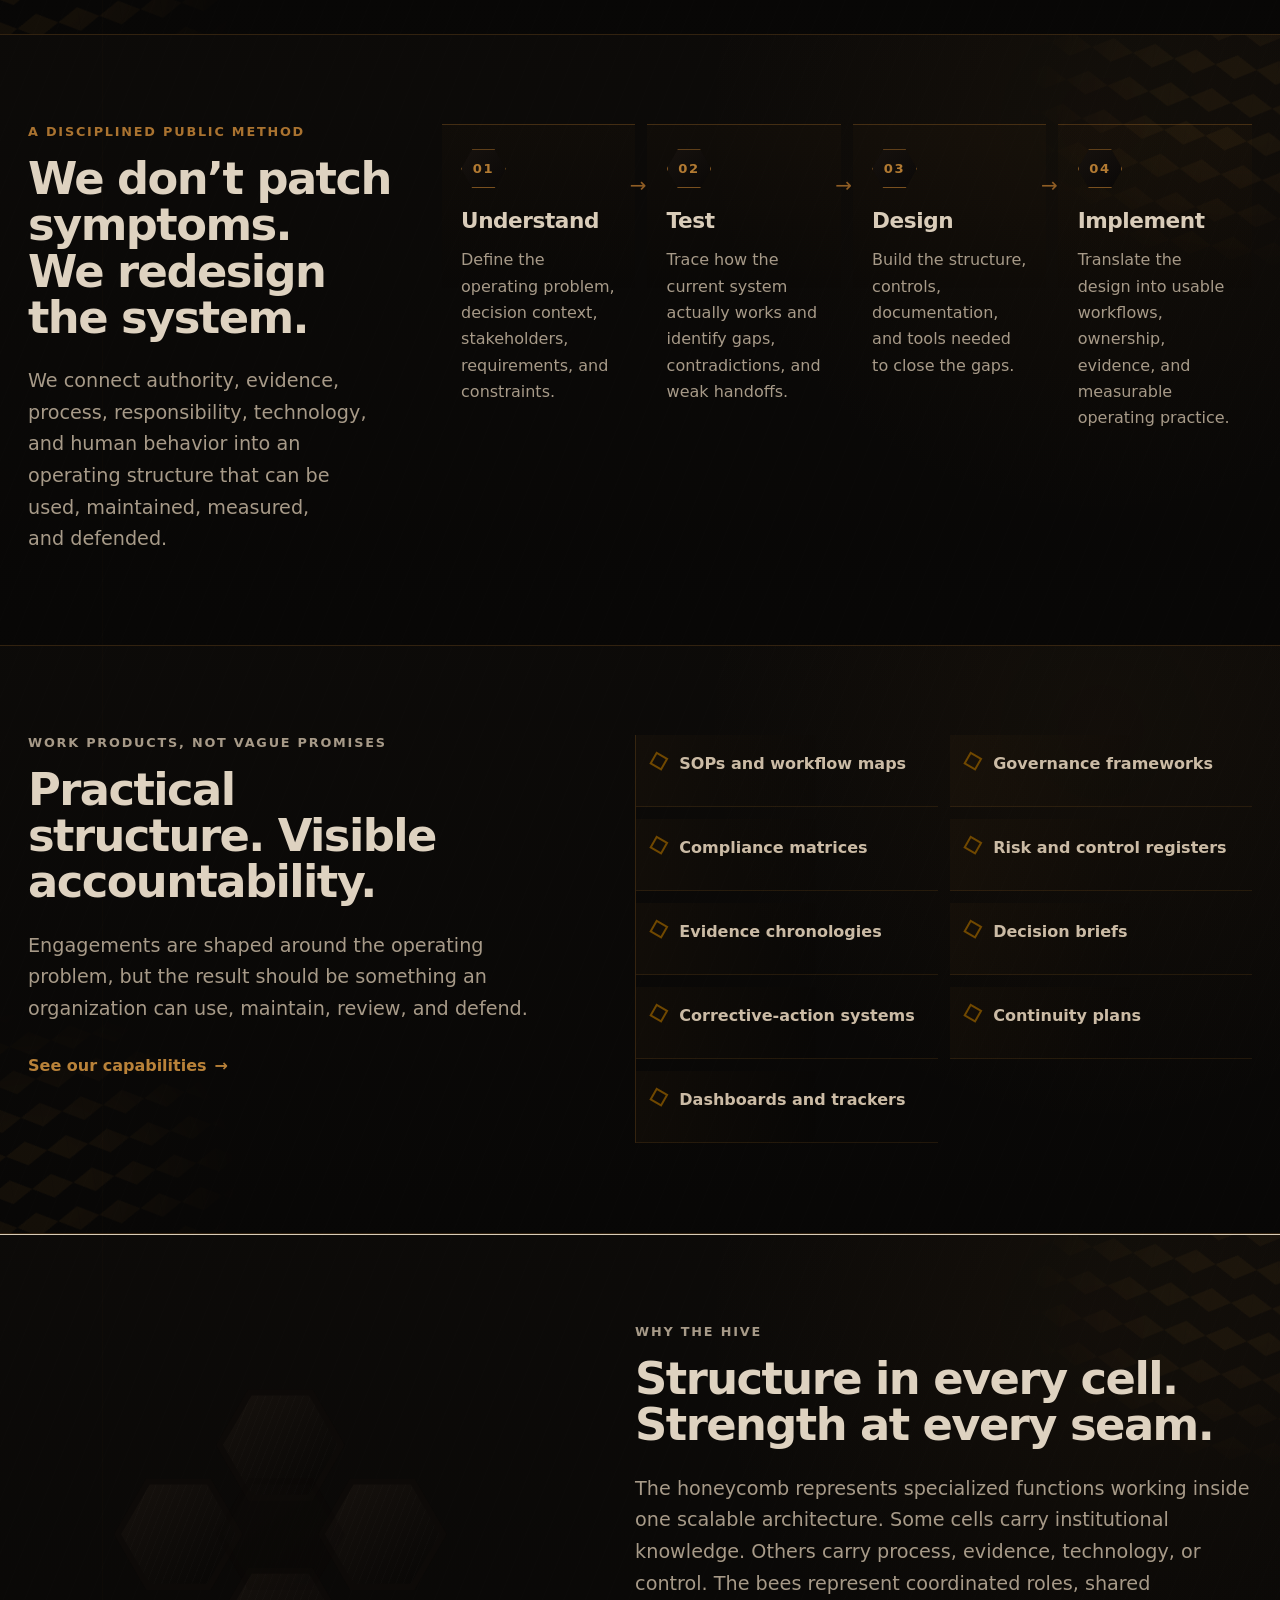
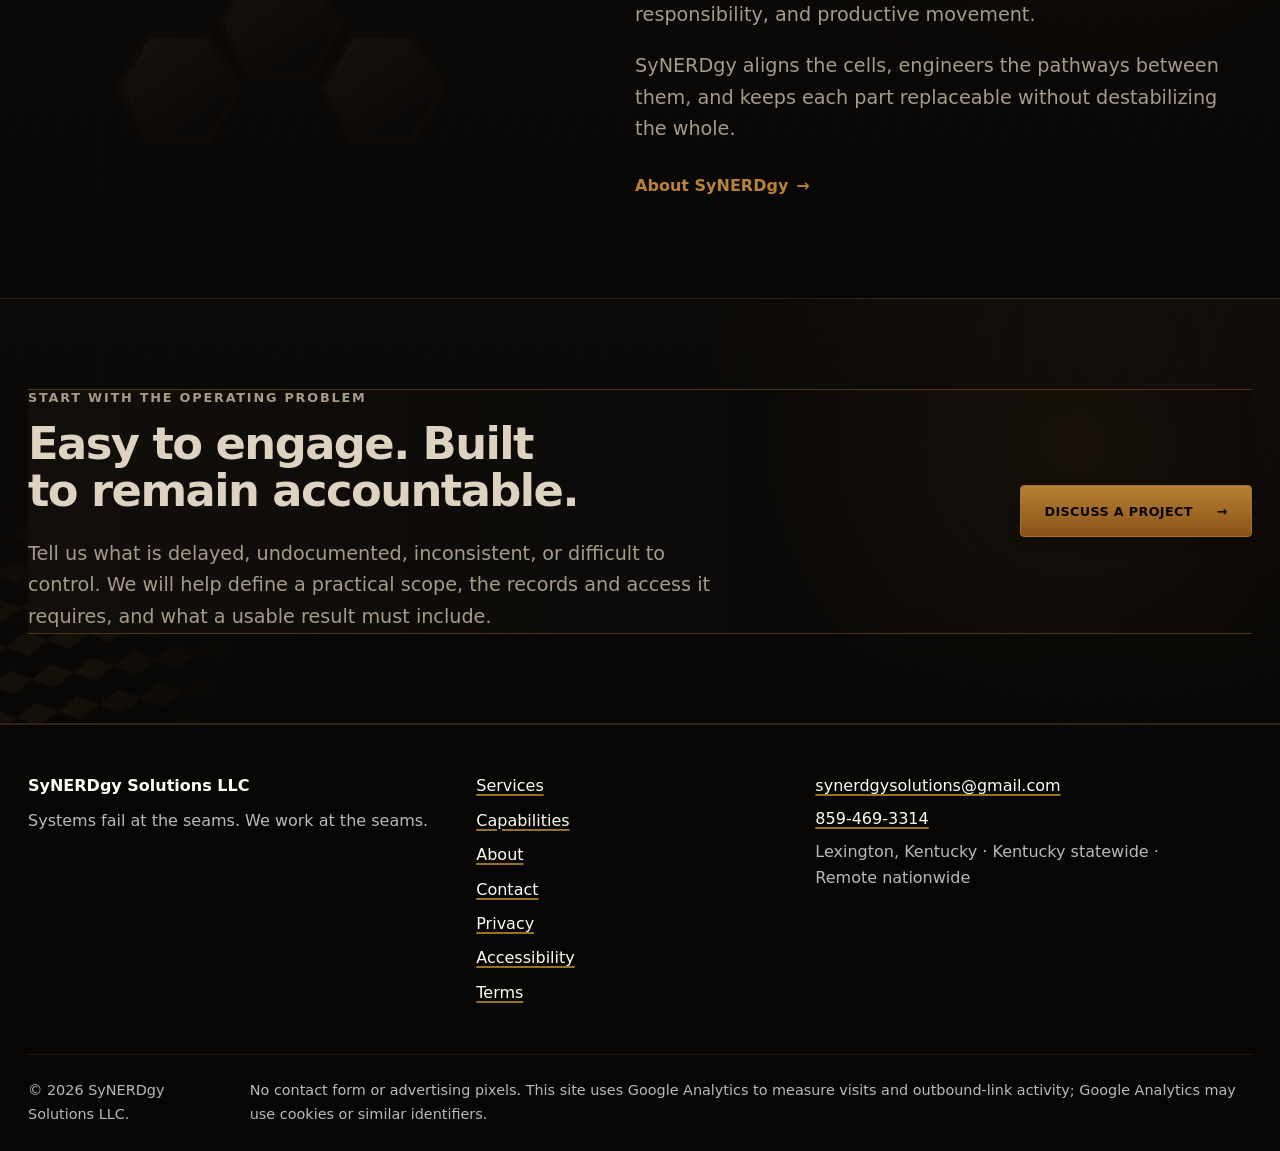
==== commit 76850eba: "Install GA4 on live Pages site" ====
--- a/index.html
+++ b/index.html
@@ -12,21 +12,21 @@
   </script>
   <meta charset="utf-8">
   <meta name="viewport" content="width=device-width, initial-scale=1">
-  <meta name="description" content="SyNERDgy Solutions provides interface management across complex operating systems, reconnecting people, processes, requirements, records, technology, and authority.">
-  <title>SyNERDgy Solutions | Interface Management for Complex Systems</title>
+  <meta name="description" content="SyNERDgy Solutions helps organizations diagnose operational breakdowns, rebuild processes, control records, and close corrective actions.">
+  <title>SyNERDgy Solutions | Systems &amp; Operations Consulting</title>
   <meta name="theme-color" content="#11100E">
-  <meta name="color-scheme" content="light">
+  <meta name="color-scheme" content="dark">
   <meta property="og:type" content="website">
   <meta property="og:site_name" content="SyNERDgy Solutions">
-  <meta property="og:title" content="SyNERDgy Solutions | Interface Management for Complex Systems">
-  <meta property="og:description" content="SyNERDgy Solutions provides interface management across complex operating systems, reconnecting people, processes, requirements, records, technology, and authority.">
+  <meta property="og:title" content="SyNERDgy Solutions | Systems &amp; Operations Consulting">
+  <meta property="og:description" content="SyNERDgy Solutions helps organizations diagnose operational breakdowns, rebuild processes, control records, and close corrective actions.">
   <meta property="og:locale" content="en_US">
-  <meta name="twitter:title" content="SyNERDgy Solutions | Interface Management for Complex Systems">
-  <meta name="twitter:description" content="SyNERDgy Solutions provides interface management across complex operating systems, reconnecting people, processes, requirements, records, technology, and authority.">
-  <link rel="icon" href="/assets/images/favicon.svg" type="image/svg+xml">
-  <link rel="icon" href="/assets/images/icon-192.png" sizes="192x192" type="image/png">
-  <link rel="apple-touch-icon" href="/assets/images/apple-touch-icon.png">
-  <link rel="manifest" href="/site.webmanifest">
+  <meta name="twitter:title" content="SyNERDgy Solutions | Systems &amp; Operations Consulting">
+  <meta name="twitter:description" content="SyNERDgy Solutions helps organizations diagnose operational breakdowns, rebuild processes, control records, and close corrective actions.">
+  <link rel="icon" href="assets/images/favicon.svg" type="image/svg+xml">
+  <link rel="icon" href="assets/images/icon-192.png" sizes="192x192" type="image/png">
+  <link rel="apple-touch-icon" href="assets/images/apple-touch-icon.png">
+  <link rel="manifest" href="site.webmanifest">
   <!-- BEGIN SITE URL METADATA -->
   <!-- Run: python3 scripts/configure_site_url.py https://your-domain.example -->
   <!-- END SITE URL METADATA -->
@@ -39,7 +39,7 @@
       "@id": "#organization",
       "name": "SyNERDgy Solutions",
       "legalName": "SyNERDgy Solutions LLC",
-      "description": "A systems and operations consulting firm specializing in interface management, operational architecture, governance, workflow engineering, evidence and records, responsible technology, and implementation readiness.",
+      "description": "A Kentucky systems and operations consulting firm providing operational diagnostics, regulatory analysis, process rebuilding, corrective-action support, records control, and implementation support.",
       "foundingDate": "2025-12-08",
       "email": "mailto:synerdgysolutions@gmail.com",
       "address": {
@@ -59,13 +59,13 @@
         }
       ],
       "knowsAbout": [
-        "Interface management",
-        "Governance, risk and compliance",
-        "Operations and process improvement",
-        "Evidence and records architecture",
-        "Research and decision support",
-        "AI governance and responsible technology",
-        "Human-centered systems design"
+        "Operational diagnostics",
+        "Regulatory and program studies",
+        "Process rebuilding",
+        "Corrective-action support",
+        "Administrative surge support",
+        "Evidence and records control",
+        "Prime and subcontract support"
       ]
     },
     {
@@ -80,17 +80,23 @@
   ]
 }
   </script>
-  <link rel="stylesheet" href="/assets/css/styles.css">
-  <script src="/assets/js/main.js" defer></script>
+  <link rel="stylesheet" href="assets/css/styles.css">
+  <link rel="stylesheet" href="assets/css/home-tech.css">
+  <script src="assets/js/main.js" defer></script>
 </head>
-<body>
+<body class="home-page">
   <a class="skip-link" href="#main-content">Skip to main content</a>
 
   <header class="site-header" data-site-header>
     <div class="site-header__inner container">
-      <a class="brand" href="/" aria-label="SyNERDgy Solutions home">
-        <span class="brand__name">SyNERDgy</span>
-        <span class="brand__descriptor">Solutions</span>
+      <a class="brand" href="./" aria-label="SyNERDgy Solutions home">
+        <span class="brand__hive" aria-hidden="true">
+          <span></span><span></span><span></span><span></span><span></span>
+        </span>
+        <span class="brand__wordmark">
+          <span class="brand__name">SyNERDgy</span>
+          <span class="brand__descriptor">Solutions</span>
+        </span>
       </a>
 
       <button class="nav-toggle" type="button" aria-expanded="false" aria-controls="primary-navigation" data-nav-toggle>
@@ -100,11 +106,11 @@
 
       <nav class="site-nav" id="primary-navigation" aria-label="Primary" data-site-nav>
         <ul class="site-nav__list">
-          <li><a class="site-nav__link" href="/" aria-current="page">Home</a></li>
-          <li><a class="site-nav__link" href="/services/">Services</a></li>
-          <li><a class="site-nav__link" href="/capabilities/">Capabilities</a></li>
-          <li><a class="site-nav__link" href="/about/">About</a></li>
-          <li><a class="site-nav__link site-nav__link--contact" href="/contact/">Contact</a></li>
+          <li><a class="site-nav__link" href="./" aria-current="page">Home</a></li>
+          <li><a class="site-nav__link" href="services/">Services</a></li>
+          <li><a class="site-nav__link" href="capabilities/">Capabilities</a></li>
+          <li><a class="site-nav__link" href="about/">About</a></li>
+          <li><a class="site-nav__link site-nav__link--contact" href="contact/">Discuss a Project <span aria-hidden="true">→</span></a></li>
         </ul>
       </nav>
     </div>
@@ -114,27 +120,52 @@
     <section class="home-hero section" aria-labelledby="home-hero-title">
       <div class="container home-hero__grid">
         <div class="home-hero__content">
-          <p class="eyebrow">Interface Management · Governance · Operations</p>
-          <h1 id="home-hero-title">Systems fail at the seams. We manage the interfaces.</h1>
-          <p class="home-hero__lead">SyNERDgy manages the interfaces where people, processes, requirements, records, technology, and authority must connect for the larger system to work.</p>
+          <p class="eyebrow">Systems &amp; Operations Consulting</p>
+          <h1 id="home-hero-title"><span>Systems fail</span><span>at the seams.</span><strong>We work there.</strong></h1>
+          <p class="home-hero__lead">SyNERDgy reconnects the people, processes, requirements, records, and technology holding organizations together.</p>
+          <p class="home-hero__scope">Operational Diagnostics · Process Rebuilding · Corrective Action · Surge Support</p>
           <div class="button-row">
-            <a class="button button--primary" href="/capabilities/">Explore Our Capabilities</a>
-            <a class="button button--secondary" href="/contact/">Discuss a Project</a>
+            <a class="button button--primary" href="capabilities/">Explore Our Capabilities</a>
+            <a class="button button--secondary" href="contact/">Discuss a Project</a>
           </div>
         </div>
 
-        <div class="systems-map" aria-hidden="true">
-          <span class="systems-map__line systems-map__line--one"></span>
-          <span class="systems-map__line systems-map__line--two"></span>
-          <span class="systems-map__line systems-map__line--three"></span>
-          <span class="systems-map__line systems-map__line--four"></span>
-          <span class="systems-map__line systems-map__line--five"></span>
-          <span class="systems-map__node systems-map__node--center">Structure</span>
-          <span class="systems-map__node systems-map__node--people">People</span>
-          <span class="systems-map__node systems-map__node--process">Process</span>
-          <span class="systems-map__node systems-map__node--requirements">Requirements</span>
-          <span class="systems-map__node systems-map__node--records">Records</span>
-          <span class="systems-map__node systems-map__node--technology">Technology</span>
+        <div class="hero-hive" aria-hidden="true">
+          <div class="hero-hive__circuit-field"></div>
+          <div class="hero-hive__comb">
+            <span class="hero-hive__cell hero-hive__cell--02 hero-hive__cell--board hero-hive__cell--board-a"></span>
+            <span class="hero-hive__cell hero-hive__cell--03 hero-hive__cell--ceramic hero-hive__cell--microhive"></span>
+            <span class="hero-hive__cell hero-hive__cell--04 hero-hive__cell--microhive hero-hive__cell--resin"></span>
+            <span class="hero-hive__cell hero-hive__cell--05 hero-hive__cell--board hero-hive__cell--board-b"></span>
+            <span class="hero-hive__cell hero-hive__cell--06 hero-hive__cell--dark"></span>
+            <span class="hero-hive__cell hero-hive__cell--07 hero-hive__cell--ceramic hero-hive__cell--microhive"></span>
+            <span class="hero-hive__cell hero-hive__cell--08 hero-hive__cell--board hero-hive__cell--board-c"></span>
+            <span class="hero-hive__cell hero-hive__cell--09 hero-hive__cell--microhive hero-hive__cell--resin"></span>
+            <span class="hero-hive__cell hero-hive__cell--10 hero-hive__cell--board hero-hive__cell--board-a"></span>
+            <span class="hero-hive__cell hero-hive__cell--11 hero-hive__cell--dark"></span>
+            <span class="hero-hive__cell hero-hive__cell--12 hero-hive__cell--ceramic hero-hive__cell--microhive"></span>
+            <span class="hero-hive__cell hero-hive__cell--13 hero-hive__cell--board hero-hive__cell--board-b"></span>
+            <span class="hero-hive__cell hero-hive__cell--14 hero-hive__cell--microhive hero-hive__cell--resin"></span>
+            <span class="hero-hive__cell hero-hive__cell--15 hero-hive__cell--anchor"></span>
+            <span class="hero-hive__cell hero-hive__cell--16 hero-hive__cell--board hero-hive__cell--board-c"></span>
+            <span class="hero-hive__cell hero-hive__cell--17 hero-hive__cell--open"></span>
+            <span class="hero-hive__cell hero-hive__cell--18 hero-hive__cell--ceramic hero-hive__cell--microhive"></span>
+            <span class="hero-hive__cell hero-hive__cell--19 hero-hive__cell--board hero-hive__cell--board-a"></span>
+          </div>
+          <span class="hero-hive__trace hero-hive__trace--01"></span>
+          <span class="hero-hive__trace hero-hive__trace--02"></span>
+          <span class="hero-hive__trace hero-hive__trace--03"></span>
+          <span class="hero-hive__trace hero-hive__trace--04"></span>
+          <span class="hero-hive__trace hero-hive__trace--05"></span>
+          <span class="hero-hive__trace hero-hive__trace--06"></span>
+          <span class="hero-hive__trace hero-hive__trace--07"></span>
+          <span class="hero-hive__trace hero-hive__trace--08"></span>
+          <span class="hero-hive__trace hero-hive__trace--09"></span>
+          <span class="hero-hive__trace hero-hive__trace--10"></span>
+          <img class="hero-hive__bee hero-hive__bee--left" src="assets/images/bee-left-stylized.png" alt="" width="248" height="268" decoding="async">
+          <img class="hero-hive__bee hero-hive__bee--right" src="assets/images/bee-right-stylized.png" alt="" width="262" height="282" decoding="async">
+          <span class="hero-hive__drop-anchor"></span>
+          <span class="hero-hive__honey-drop"></span>
         </div>
       </div>
     </section>
@@ -142,90 +173,90 @@
     <section class="section section--ink" aria-labelledby="problem-title">
       <div class="container">
         <div class="section-heading section-heading--light">
-          <p class="eyebrow eyebrow--light">Where interfaces begin to fail</p>
-          <h2 id="problem-title">We find the failing connections.</h2>
-          <p>Critical procedures live in individual memory. Requirements scatter across systems. Records cannot explain what happened. Responsibilities disappear between departments. SyNERDgy identifies the interface failures, contradictions, and handoff risks that weaken the larger system.</p>
+          <p class="eyebrow eyebrow--light">Recognize the operating problem</p>
+          <h2 id="problem-title">The warning signs are usually specific.</h2>
+          <p>Instructions live with one employee. Records are spread across tools. Nobody owns the handoff. Reports arrive late, corrective actions stay open, and staff spend more time finding information than using it. SyNERDgy maps the breakdown and identifies what must be rebuilt.</p>
         </div>
 
         <div class="problem-grid">
           <article class="problem-card">
             <p class="card-kicker">01</p>
-            <h3>Memory-dependent work</h3>
-            <p>Essential knowledge lives with one person instead of inside a usable process.</p>
+            <h3>Knowledge trapped with one person</h3>
+            <p>Critical instructions, contacts, and decisions are held by one employee instead of being documented in a process the rest of the organization can use.</p>
           </article>
           <article class="problem-card">
             <p class="card-kicker">02</p>
-            <h3>Scattered requirements</h3>
-            <p>Policies, obligations, and operating rules sit in different places with no shared view.</p>
+            <h3>Requirements scattered across systems</h3>
+            <p>Policies, contract terms, deadlines, and reporting rules sit in separate files or tools, so staff cannot see the complete set of obligations.</p>
           </article>
           <article class="problem-card">
             <p class="card-kicker">03</p>
-            <h3>Unclear handoffs</h3>
-            <p>Work crosses teams, vendors, or systems without clear ownership or completion criteria.</p>
+            <h3>No clear owner at the handoff</h3>
+            <p>Work moves between teams, vendors, or systems without a named owner, due date, escalation path, or clear definition of done.</p>
           </article>
           <article class="problem-card">
             <p class="card-kicker">04</p>
-            <h3>Disconnected records</h3>
-            <p>Documents exist, but they do not create a defensible account of decisions and actions.</p>
+            <h3>Records that cannot explain the decision</h3>
+            <p>Documents exist, but they do not show what happened, which requirement applied, who approved the action, or what evidence supports the result.</p>
           </article>
           <article class="problem-card">
             <p class="card-kicker">05</p>
-            <h3>Policy-to-practice gaps</h3>
-            <p>Written expectations and real operating conditions quietly become two different systems.</p>
+            <h3>Corrective actions that never close</h3>
+            <p>Findings are recorded, but ownership, evidence, deadlines, and closure checks are missing—so the same issue returns in the next review.</p>
           </article>
           <article class="problem-card">
             <p class="card-kicker">06</p>
-            <h3>Technology without human fit</h3>
-            <p>Tools add friction because the workflow was never designed around how people actually work.</p>
-          </article>
-        </div>
-
-        <a class="text-link text-link--light" href="/services/">See what we solve <span aria-hidden="true">→</span></a>
+            <h3>Tools that add administrative work</h3>
+            <p>Staff re-enter the same information, maintain side spreadsheets, or work around software because the process and technology were never designed together.</p>
+          </article>
+        </div>
+
+        <a class="text-link text-link--light" href="services/">See what we solve <span aria-hidden="true">→</span></a>
       </div>
     </section>
 
     <section class="section" aria-labelledby="services-title">
       <div class="container">
         <div class="section-heading">
-          <p class="eyebrow">Cross-domain interface management</p>
-          <h2 id="services-title">The problem usually lives between the parts. We manage the interfaces.</h2>
-          <p>SyNERDgy works across the interfaces between teams, technologies, policies, authorities, workflows, records, and human operators so the organization can operate clearly, consistently, and defensibly.</p>
+          <p class="eyebrow">Practical ways to engage</p>
+          <h2 id="services-title">Start with the work that is stuck.</h2>
+          <p>SyNERDgy can study a regulated program, diagnose one broken workflow, rebuild a process, close corrective actions, stabilize an administrative backlog, or support a prime contractor’s defined workstream.</p>
         </div>
 
         <div class="service-grid">
           <article class="service-card">
             <span class="service-card__index" aria-hidden="true">01</span>
-            <h3>Governance, Risk &amp; Compliance</h3>
-            <p>Turn requirements into clear authority, controls, responsibilities, and evidence.</p>
+            <h3>Regulatory &amp; Program Studies</h3>
+            <p>Trace applicable authority, study how a program operates, gather evidence, and develop findings and practical recommendations.</p>
           </article>
           <article class="service-card">
             <span class="service-card__index" aria-hidden="true">02</span>
-            <h3>Operations &amp; Process Improvement</h3>
-            <p>Clarify workflows, ownership, handoffs, failure points, and repeatable operating steps.</p>
+            <h3>Operational Diagnostics</h3>
+            <p>Review workflows, roles, controls, backlog, documentation, continuity, and delivery risk to identify where work breaks down.</p>
           </article>
           <article class="service-card">
             <span class="service-card__index" aria-hidden="true">03</span>
-            <h3>Evidence &amp; Records Architecture</h3>
-            <p>Organize records so decisions, actions, obligations, and outcomes can be understood.</p>
+            <h3>Process Rebuilding</h3>
+            <p>Create workable SOPs, task paths, decision rules, approval controls, templates, training, and implementation support.</p>
           </article>
           <article class="service-card">
             <span class="service-card__index" aria-hidden="true">04</span>
-            <h3>Research &amp; Decision Support</h3>
-            <p>Structure complex information into usable findings, comparisons, and decision briefs.</p>
+            <h3>Corrective-Action Support</h3>
+            <p>Turn findings into assigned actions, evidence requirements, progress reporting, escalation, and verified closure.</p>
           </article>
           <article class="service-card">
             <span class="service-card__index" aria-hidden="true">05</span>
-            <h3>AI Governance &amp; Responsible Technology</h3>
-            <p>Build practical oversight for AI use, accountability, risk, records, and human review.</p>
+            <h3>Administrative Surge Support</h3>
+            <p>Stabilize intake, records, reporting, backlog, and status tracking when routine operations are overloaded or disrupted.</p>
           </article>
           <article class="service-card">
             <span class="service-card__index" aria-hidden="true">06</span>
-            <h3>Human-Centered Systems Design</h3>
-            <p>Design systems around real users, cognitive load, accessibility, and operating conditions.</p>
-          </article>
-        </div>
-
-        <a class="text-link" href="/services/">View all services <span aria-hidden="true">→</span></a>
+            <h3>Prime &amp; Subcontract Support</h3>
+            <p>Provide research, technical writing, document control, work-paper systems, project operations, and specialized analysis.</p>
+          </article>
+        </div>
+
+        <a class="text-link" href="services/">View all services <span aria-hidden="true">→</span></a>
       </div>
     </section>
 
@@ -233,7 +264,7 @@
       <div class="container method-layout">
         <div class="section-heading">
           <p class="eyebrow">A disciplined public method</p>
-          <h2 id="method-title">We don’t patch systems. We rebuild them.</h2>
+          <h2 id="method-title">We don’t patch symptoms. We redesign the system.</h2>
           <p>We connect authority, evidence, process, responsibility, technology, and human behavior into an operating structure that can be used, maintained, measured, and defended.</p>
         </div>
 
@@ -249,7 +280,7 @@
             <span class="method-step__number">02</span>
             <div>
               <h3>Test</h3>
-              <p>Trace how the current system actually works and identify gaps, contradictions, weak interfaces, and handoff failures.</p>
+              <p>Trace how the current system actually works and identify gaps, contradictions, and weak handoffs.</p>
             </div>
           </li>
           <li class="method-step">
@@ -276,7 +307,7 @@
           <p class="eyebrow">Work products, not vague promises</p>
           <h2 id="deliverables-title">Practical structure. Visible accountability.</h2>
           <p>Engagements are shaped around the operating problem, but the result should be something an organization can use, maintain, review, and defend.</p>
-          <a class="text-link" href="/capabilities/">See our capabilities <span aria-hidden="true">→</span></a>
+          <a class="text-link" href="capabilities/">See our capabilities <span aria-hidden="true">→</span></a>
         </div>
 
         <ul class="deliverables-list">
@@ -306,10 +337,10 @@
         </div>
         <div class="section-heading">
           <p class="eyebrow">Why the hive</p>
-          <h2 id="hive-title">Structure in every cell. Strength at every interface.</h2>
-          <p>The honeycomb represents interconnected functions working within one scalable structure. The bees represent coordinated roles, shared responsibility, and productive movement.</p>
-          <p>SyNERDgy aligns the cells and manages the interfaces between them.</p>
-          <a class="text-link" href="/about/">About SyNERDgy <span aria-hidden="true">→</span></a>
+          <h2 id="hive-title">Structure in every cell. Strength at every seam.</h2>
+          <p>The honeycomb represents specialized functions working inside one scalable architecture. Some cells carry institutional knowledge. Others carry process, evidence, technology, or control. The bees represent coordinated roles, shared responsibility, and productive movement.</p>
+          <p>SyNERDgy aligns the cells, engineers the pathways between them, and keeps each part replaceable without destabilizing the whole.</p>
+          <a class="text-link" href="about/">About SyNERDgy <span aria-hidden="true">→</span></a>
         </div>
       </div>
     </section>
@@ -317,11 +348,11 @@
     <section class="section final-cta" aria-labelledby="contact-title">
       <div class="container final-cta__inner">
         <div>
-          <p class="eyebrow eyebrow--light">Start with the failing interface</p>
-          <h2 id="contact-title">When interfaces fail, systems follow.</h2>
-          <p>Strengthen the connections before unclear ownership, broken handoffs, and conflicting requirements become expensive failures.</p>
-        </div>
-        <a class="button button--gold" href="/contact/">Strengthen Your System</a>
+          <p class="eyebrow eyebrow--light">Start with the operating problem</p>
+          <h2 id="contact-title">Easy to engage. Built to remain accountable.</h2>
+          <p>Tell us what is delayed, undocumented, inconsistent, or difficult to control. We will help define a practical scope, the records and access it requires, and what a usable result must include.</p>
+        </div>
+        <a class="button button--gold" href="contact/">Discuss a Project</a>
       </div>
     </section>
   </main>
@@ -330,25 +361,29 @@
     <div class="container site-footer__grid">
       <div>
         <p class="site-footer__brand">SyNERDgy Solutions LLC</p>
-        <p class="site-footer__tagline">Systems fail at the seams. We manage the interfaces.</p>
+        <p class="site-footer__tagline">Systems fail at the seams. We work at the seams.</p>
       </div>
       <nav aria-label="Footer">
         <ul class="footer-nav">
-          <li><a href="/services/">Services</a></li>
-          <li><a href="/capabilities/">Capabilities</a></li>
-          <li><a href="/about/">About</a></li>
-          <li><a href="/contact/">Contact</a></li>
+          <li><a href="services/">Services</a></li>
+          <li><a href="capabilities/">Capabilities</a></li>
+          <li><a href="about/">About</a></li>
+          <li><a href="contact/">Contact</a></li>
+          <li><a href="contact/#privacy-notice">Privacy</a></li>
+          <li><a href="contact/#accessibility">Accessibility</a></li>
+          <li><a href="contact/#terms">Terms</a></li>
         </ul>
       </nav>
       <div class="site-footer__contact">
         <a href="mailto:synerdgysolutions@gmail.com">synerdgysolutions@gmail.com</a>
-        <p>This site uses Google Analytics to understand visits and outbound clicks. No contact-form processor is used.</p>
+        <a href="tel:+18594693314">859-469-3314</a>
+        <p>Lexington, Kentucky · Kentucky statewide · Remote nationwide</p>
       </div>
     </div>
     <div class="container site-footer__bottom">
       <p>&copy; <span data-current-year>2026</span> SyNERDgy Solutions LLC.</p>
-      <p>Accessibility questions may be sent to the public business email above.</p>
+      <p>No contact form or advertising pixels. This site uses Google Analytics to measure visits and outbound-link activity; Google Analytics may use cookies or similar identifiers.</p>
     </div>
   </footer>
 </body>
-</html>+</html>
--- a/assets/css/home-tech.css
+++ b/assets/css/home-tech.css
@@ -0,0 +1,2390 @@
+/*
+ * SyNERDgy homepage: matte technology realism pass
+ * -------------------------------------------------
+ * This stylesheet deliberately sits after styles.css and replaces the former
+ * glossy expanded-logo treatment on the homepage only. The interior pages
+ * retain the established MVP system.
+ */
+
+body.home-page {
+  --tech-bg: #080706;
+  --tech-bg-soft: #0d0b09;
+  --tech-panel: #0f0c0a;
+  --tech-panel-raised: #15110e;
+  --tech-ivory: #d8cbb7;
+  --tech-ivory-bright: #eee3d2;
+  --tech-muted: #a99a86;
+  --tech-brass: #a66e29;
+  --tech-brass-light: #c9974b;
+  --tech-brass-dark: #4d2e12;
+  --tech-honey: #b66907;
+  --tech-line: rgb(177 118 40 / 0.52);
+  --tech-line-soft: rgb(177 118 40 / 0.22);
+  --tech-shadow: 0 1.35rem 3.4rem rgb(0 0 0 / 0.5);
+  color-scheme: dark;
+  background:
+    radial-gradient(circle at 78% 15%, rgb(111 64 17 / 0.14), transparent 31rem),
+    radial-gradient(circle at 8% 34%, rgb(118 78 34 / 0.06), transparent 28rem),
+    repeating-linear-gradient(112deg, rgb(255 255 255 / 0.008) 0 1px, transparent 1px 11px),
+    linear-gradient(180deg, #090806 0%, #070605 55%, #090706 100%);
+  color: var(--tech-ivory-bright);
+}
+
+body.home-page::before {
+  position: fixed;
+  z-index: -1;
+  inset: 0;
+  background:
+    radial-gradient(circle at 20% 15%, rgb(255 255 255 / 0.018) 0 1px, transparent 1.5px) 0 0 / 3rem 3rem,
+    radial-gradient(circle at 70% 65%, rgb(176 111 28 / 0.035) 0 1px, transparent 1.5px) 0 0 / 4.5rem 4.5rem;
+  opacity: 0.7;
+  content: "";
+  pointer-events: none;
+}
+
+.home-page .container {
+  width: min(calc(100% - 3.5rem), 92rem);
+}
+
+/* Header ------------------------------------------------------------------ */
+.home-page .site-header {
+  border-bottom: 1px solid rgb(166 110 41 / 0.28);
+  background: rgb(8 7 6 / 0.92);
+  box-shadow: 0 0.7rem 2rem rgb(0 0 0 / 0.36);
+  backdrop-filter: blur(1rem) saturate(0.8);
+}
+
+.home-page .site-header__inner {
+  min-height: 5.4rem;
+  gap: 2rem;
+}
+
+.home-page .brand {
+  position: relative;
+  display: inline-grid;
+  grid-template-columns: 3.15rem auto;
+  align-items: center;
+  gap: 0.7rem;
+  min-width: 15rem;
+  text-decoration: none;
+}
+
+.home-page .brand__wordmark {
+  display: grid;
+  line-height: 1;
+}
+
+.home-page .brand__name {
+  background: none;
+  color: #c69a5b;
+  font-family: Georgia, "Times New Roman", serif;
+  font-size: 1.8rem;
+  font-weight: 600;
+  letter-spacing: -0.055em;
+  text-shadow: 0 0.16rem 0.55rem rgb(0 0 0 / 0.7);
+  -webkit-text-fill-color: currentColor;
+}
+
+.home-page .brand__descriptor {
+  margin-top: 0.28rem;
+  color: #a77a3a;
+  font-size: 0.58rem;
+  font-weight: 700;
+  letter-spacing: 0.34em;
+  line-height: 1;
+}
+
+.home-page .brand__hive {
+  position: relative;
+  display: block;
+  width: 3.1rem;
+  height: 2.25rem;
+}
+
+.home-page .brand__hive span {
+  position: absolute;
+  width: 1rem;
+  aspect-ratio: 1.1547;
+  clip-path: polygon(25% 0, 75% 0, 100% 50%, 75% 100%, 25% 100%, 0 50%);
+  background: linear-gradient(145deg, #3d2815, #b17c36 52%, #513016);
+  box-shadow: inset 0 0 0 1px rgb(233 190 113 / 0.18);
+}
+
+.home-page .brand__hive span::after {
+  position: absolute;
+  inset: 2px;
+  clip-path: inherit;
+  background: #0d0a08;
+  content: "";
+}
+
+.home-page .brand__hive span:nth-child(1) { top: 0.5rem; left: 0; }
+.home-page .brand__hive span:nth-child(2) { top: 0; left: 0.75rem; }
+.home-page .brand__hive span:nth-child(3) { top: 1rem; left: 0.75rem; }
+.home-page .brand__hive span:nth-child(4) { top: 0.5rem; left: 1.5rem; }
+.home-page .brand__hive span:nth-child(5) { top: 0; left: 2.25rem; }
+.home-page .brand__hive span:nth-child(3)::after {
+  background: linear-gradient(145deg, #9b5d0d, #c78d2c 55%, #5e3005);
+}
+
+.home-page .site-nav {
+  margin-left: auto;
+}
+
+.home-page .site-nav__list {
+  gap: 0.35rem;
+}
+
+.home-page .site-nav__link {
+  min-height: 2.65rem;
+  padding-inline: 0.95rem;
+  color: #c9baa4;
+  font-size: 0.84rem;
+  font-weight: 650;
+  letter-spacing: 0.075em;
+  text-transform: uppercase;
+}
+
+.home-page .site-nav__link:hover,
+.home-page .site-nav__link[aria-current="page"] {
+  background: transparent;
+  color: #d6aa65;
+  box-shadow: inset 0 -0.11rem 0 #ad742b;
+}
+
+.home-page .site-nav__link--contact,
+.home-page .site-nav__link--contact:hover,
+.home-page .site-nav__link--contact[aria-current="page"] {
+  min-height: 2.8rem;
+  margin-left: 1.5rem;
+  padding-inline: 1.25rem;
+  border: 1px solid rgb(166 110 41 / 0.78);
+  border-radius: 0.28rem;
+  background: #0c0a08;
+  color: #d8c5a6;
+  box-shadow: inset 0 0 0 1px rgb(255 255 255 / 0.02);
+}
+
+.home-page .site-nav__link--contact:hover {
+  border-color: #c9974b;
+  color: #f0dfc5;
+}
+
+/* Hero -------------------------------------------------------------------- */
+.home-page main {
+  overflow: hidden;
+  background: transparent;
+}
+
+.home-page main > .section,
+.home-page .section--ink,
+.home-page .section--gold,
+.home-page .section--surface,
+.home-page .final-cta {
+  position: relative;
+  isolation: isolate;
+  border-bottom: 1px solid rgb(166 110 41 / 0.24);
+  background:
+    radial-gradient(circle at 86% 14%, rgb(147 93 27 / 0.055), transparent 25rem),
+    linear-gradient(180deg, rgb(13 11 9 / 0.95), rgb(8 7 6 / 0.98));
+  color: var(--tech-ivory-bright);
+}
+
+.home-page main > .section::before {
+  position: absolute;
+  z-index: -1;
+  inset: 0;
+  background:
+    linear-gradient(90deg, transparent 0 8%, rgb(166 110 41 / 0.028) 8% 8.06%, transparent 8.06% 92%, rgb(166 110 41 / 0.028) 92% 92.06%, transparent 92.06%),
+    repeating-linear-gradient(112deg, transparent 0 19px, rgb(255 255 255 / 0.006) 19px 20px);
+  opacity: 0.85;
+  content: "";
+  pointer-events: none;
+}
+
+.home-page .home-hero {
+  min-height: calc(100svh - 5.4rem);
+  padding-block: clamp(4rem, 7vw, 7rem) clamp(3.5rem, 6vw, 5.5rem);
+  background:
+    radial-gradient(ellipse at 72% 48%, rgb(132 79 20 / 0.17), transparent 34rem),
+    radial-gradient(ellipse at 56% 46%, rgb(212 157 78 / 0.035), transparent 22rem),
+    linear-gradient(104deg, #080706 0 42%, #0b0907 61%, #070605 100%);
+}
+
+.home-page .home-hero::before {
+  background:
+    linear-gradient(90deg, transparent, rgb(166 110 41 / 0.38), transparent) 50% 99% / 94% 1px no-repeat,
+    radial-gradient(circle at 9% 10%, rgb(190 138 61 / 0.04), transparent 18rem);
+  opacity: 1;
+}
+
+.home-page .home-hero::after {
+  display: none;
+}
+
+.home-page .home-hero__grid {
+  grid-template-columns: minmax(29rem, 0.96fr) minmax(38rem, 1.3fr);
+  gap: clamp(1rem, 2.5vw, 3rem);
+  align-items: center;
+}
+
+.home-page .home-hero__content {
+  position: relative;
+  z-index: 8;
+  padding: 1rem 0 2rem;
+}
+
+.home-page .home-hero .eyebrow {
+  margin-bottom: 1.4rem;
+  color: #b77e35;
+  font-size: 0.72rem;
+  font-weight: 750;
+  letter-spacing: 0.31em;
+  text-shadow: none;
+}
+
+.home-page .home-hero h1 {
+  display: grid;
+  max-width: 12.7ch;
+  margin-bottom: 1.55rem;
+  color: #d8cbb7;
+  font-size: clamp(3.35rem, 5.35vw, 5.85rem);
+  font-weight: 680;
+  line-height: 0.91;
+  letter-spacing: -0.045em;
+  text-transform: uppercase;
+  text-shadow: 0 0.22rem 1.05rem rgb(0 0 0 / 0.68);
+}
+
+.home-page .home-hero h1 span,
+.home-page .home-hero h1 strong {
+  display: block;
+}
+
+.home-page .home-hero h1 strong {
+  color: #b57c33;
+  font-size: 0.88em;
+  font-weight: 700;
+}
+
+.home-page .home-hero__lead {
+  max-width: 43rem;
+  margin-bottom: 1.35rem;
+  color: #b7aa97;
+  font-size: clamp(1rem, 1.34vw, 1.23rem);
+  line-height: 1.62;
+}
+
+.home-page .home-hero__scope {
+  max-width: 46rem;
+  margin-bottom: 1.8rem;
+  color: #b38d54;
+  font-size: 0.76rem;
+  font-weight: 750;
+  letter-spacing: 0.16em;
+  line-height: 1.7;
+  text-transform: uppercase;
+}
+
+.home-page .button-row {
+  gap: 1rem;
+}
+
+.home-page .button {
+  min-height: 3.25rem;
+  padding: 0.8rem 1.45rem;
+  border-radius: 0.25rem;
+  font-size: 0.8rem;
+  font-weight: 750;
+  letter-spacing: 0.025em;
+  text-transform: uppercase;
+}
+
+.home-page .button::after {
+  margin-left: 1rem;
+  content: "→";
+}
+
+.home-page .button--primary,
+.home-page .button--primary:hover {
+  border-color: #a96f28;
+  background: linear-gradient(180deg, #b98134, #8a541b);
+  color: #0a0704;
+  box-shadow:
+    inset 0 1px rgb(240 209 160 / 0.22),
+    0 0.8rem 1.6rem rgb(0 0 0 / 0.34);
+}
+
+.home-page .button--primary:hover {
+  background: linear-gradient(180deg, #c58f43, #945d20);
+}
+
+.home-page .button--secondary,
+.home-page .button--secondary:hover {
+  border-color: rgb(166 110 41 / 0.75);
+  background: rgb(8 7 6 / 0.74);
+  color: #d9c7a9;
+  box-shadow: none;
+}
+
+.home-page .button--secondary:hover {
+  border-color: #c9974b;
+  color: #f0dfc5;
+}
+
+/* Matte engineered hive --------------------------------------------------- */
+.home-page .hero-hive {
+  position: relative;
+  z-index: 2;
+  width: min(68rem, 74vw);
+  min-width: 60rem;
+  aspect-ratio: 1.72;
+  margin: 0 -20vw -0.5rem -2.5rem;
+  filter: none;
+}
+
+.home-page .hero-hive::before {
+  position: absolute;
+  z-index: -3;
+  inset: -6% -4% -10% -3%;
+  border-radius: 50%;
+  background:
+    radial-gradient(ellipse at 49% 49%, rgb(132 78 23 / 0.16), transparent 43%),
+    radial-gradient(ellipse at 52% 51%, rgb(0 0 0 / 0.78), transparent 74%);
+  filter: blur(1.1rem);
+  content: "";
+}
+
+.home-page .hero-hive::after {
+  position: absolute;
+  z-index: -2;
+  inset: 2% -7% 1% -10%;
+  background:
+    linear-gradient(90deg, transparent 0 7%, rgb(177 118 40 / 0.5) 7.2% 7.35%, transparent 7.55% 31%, rgb(177 118 40 / 0.38) 31.1% 31.25%, transparent 31.45% 100%),
+    linear-gradient(30deg, transparent 0 38%, rgb(177 118 40 / 0.26) 38.15% 38.3%, transparent 38.45% 100%),
+    linear-gradient(-30deg, transparent 0 62%, rgb(177 118 40 / 0.24) 62.15% 62.3%, transparent 62.45% 100%),
+    radial-gradient(circle, #9b6524 0 0.12rem, transparent 0.14rem) 0 0 / 6.2rem 4.4rem;
+  opacity: 0.34;
+  content: "";
+  pointer-events: none;
+}
+
+.home-page .hero-hive__comb {
+  position: absolute;
+  z-index: 2;
+  inset: 1% -2% -5% 0;
+  transform: rotate(-0.45deg);
+}
+
+.home-page .hero-hive__cell {
+  --cell-fill-a: #17130f;
+  --cell-fill-b: #070605;
+  --cell-fill-c: #100d0a;
+  --cell-wall: 0.29rem;
+  position: absolute;
+  width: 13.3%;
+  aspect-ratio: 1.1547;
+  transform: none;
+  clip-path: polygon(25% 0, 75% 0, 100% 50%, 75% 100%, 25% 100%, 0 50%);
+  background:
+    linear-gradient(135deg,
+      #402714 0%,
+      #9d6a2e 13%,
+      #5d391b 27%,
+      #bd8d48 47%,
+      #6a431f 64%,
+      #9b672b 82%,
+      #392111 100%);
+  filter: drop-shadow(0 0.58rem 0.52rem rgb(0 0 0 / 0.66));
+}
+
+.home-page .hero-hive__cell::before {
+  position: absolute;
+  z-index: 0;
+  inset: var(--cell-wall);
+  clip-path: inherit;
+  background:
+    repeating-linear-gradient(110deg, rgb(255 255 255 / 0.012) 0 1px, transparent 1px 8px),
+    radial-gradient(circle at 35% 18%, rgb(255 255 255 / 0.025), transparent 20%),
+    linear-gradient(145deg, var(--cell-fill-a), var(--cell-fill-b) 60%, var(--cell-fill-c));
+  box-shadow:
+    inset 0 0 0 1px rgb(20 12 6 / 0.96),
+    inset 0 0 0 2px rgb(200 148 74 / 0.08),
+    inset 0 0.75rem 1.2rem rgb(255 255 255 / 0.016),
+    inset 0 -0.9rem 1.5rem rgb(0 0 0 / 0.66);
+  content: "";
+}
+
+.home-page .hero-hive__cell::after {
+  position: absolute;
+  z-index: 1;
+  inset: calc(var(--cell-wall) + 0.3rem);
+  clip-path: inherit;
+  background:
+    linear-gradient(90deg, transparent 0 46%, rgb(171 112 37 / 0.72) 46.6% 47.4%, transparent 48%) 12% 22% / 48% 17% no-repeat,
+    linear-gradient(30deg, transparent 0 46%, rgb(171 112 37 / 0.58) 46.6% 47.4%, transparent 48%) 48% 46% / 54% 18% no-repeat,
+    linear-gradient(-30deg, transparent 0 46%, rgb(171 112 37 / 0.48) 46.6% 47.4%, transparent 48%) 67% 69% / 48% 17% no-repeat,
+    radial-gradient(circle, #a36a22 0 0.1rem, transparent 0.12rem) 11% 19% / 35% 33%;
+  opacity: 0.17;
+  content: "";
+}
+
+.home-page .hero-hive__cell--circuit::after {
+  opacity: 0.58;
+}
+
+.home-page .hero-hive__cell--dark,
+.home-page .hero-hive__cell--17,
+.home-page .hero-hive__cell--35 {
+  --cell-fill-a: #12100d;
+  --cell-fill-b: #020202;
+  --cell-fill-c: #0a0807;
+}
+
+.home-page .hero-hive__cell--17 {
+  --cell-wall: 0.36rem;
+  filter: drop-shadow(0 0.8rem 0.75rem rgb(0 0 0 / 0.82));
+}
+
+.home-page .hero-hive__cell--17::after {
+  opacity: 0;
+}
+
+.home-page .hero-hive__cell--cream {
+  --cell-fill-a: #ded0ba;
+  --cell-fill-b: #a99272;
+  --cell-fill-c: #c8b69b;
+  --cell-wall: 0.33rem;
+}
+
+.home-page .hero-hive__cell--cream::before {
+  background:
+    linear-gradient(30deg, rgb(115 90 55 / 0.11) 12%, transparent 12.5%, transparent 87%, rgb(115 90 55 / 0.11) 87.5%) 0 0 / 1.1rem 1.9rem,
+    linear-gradient(150deg, rgb(115 90 55 / 0.11) 12%, transparent 12.5%, transparent 87%, rgb(115 90 55 / 0.11) 87.5%) 0 0 / 1.1rem 1.9rem,
+    linear-gradient(30deg, rgb(115 90 55 / 0.11) 12%, transparent 12.5%, transparent 87%, rgb(115 90 55 / 0.11) 87.5%) 0.55rem 0.95rem / 1.1rem 1.9rem,
+    linear-gradient(150deg, rgb(115 90 55 / 0.11) 12%, transparent 12.5%, transparent 87%, rgb(115 90 55 / 0.11) 87.5%) 0.55rem 0.95rem / 1.1rem 1.9rem,
+    linear-gradient(145deg, #ded0ba 0%, #a99170 61%, #cab89c 100%);
+  box-shadow:
+    inset 0 0 0 1px rgb(77 48 19 / 0.62),
+    inset 0 0 0 2px rgb(255 255 255 / 0.08),
+    inset 0 0.9rem 1.4rem rgb(255 255 255 / 0.06),
+    inset 0 -1rem 1.5rem rgb(68 45 21 / 0.2);
+}
+
+.home-page .hero-hive__cell--cream::after {
+  background:
+    linear-gradient(90deg, transparent 0 47%, rgb(112 87 52 / 0.56) 47.2% 47.8%, transparent 48%) 16% 23% / 43% 16% no-repeat,
+    linear-gradient(30deg, transparent 0 47%, rgb(112 87 52 / 0.45) 47.2% 47.8%, transparent 48%) 56% 51% / 48% 17% no-repeat,
+    radial-gradient(circle, #7a5c37 0 0.08rem, transparent 0.1rem) 18% 22% / 36% 36%;
+  opacity: 0.31;
+}
+
+.home-page .hero-hive__cell--honey {
+  --cell-fill-a: #b46c08;
+  --cell-fill-b: #6a3303;
+  --cell-fill-c: #8a4c04;
+  --cell-wall: 0.35rem;
+}
+
+.home-page .hero-hive__cell--honey::before {
+  background:
+    linear-gradient(30deg, rgb(255 214 117 / 0.17) 12%, transparent 12.5%, transparent 87%, rgb(255 214 117 / 0.17) 87.5%) 0 0 / 1rem 1.74rem,
+    linear-gradient(150deg, rgb(255 214 117 / 0.17) 12%, transparent 12.5%, transparent 87%, rgb(255 214 117 / 0.17) 87.5%) 0 0 / 1rem 1.74rem,
+    linear-gradient(30deg, rgb(255 214 117 / 0.17) 12%, transparent 12.5%, transparent 87%, rgb(255 214 117 / 0.17) 87.5%) 0.5rem 0.87rem / 1rem 1.74rem,
+    linear-gradient(150deg, rgb(255 214 117 / 0.17) 12%, transparent 12.5%, transparent 87%, rgb(255 214 117 / 0.17) 87.5%) 0.5rem 0.87rem / 1rem 1.74rem,
+    radial-gradient(circle at 33% 25%, rgb(230 165 52 / 0.15), transparent 29%),
+    linear-gradient(145deg, #b66d08 0%, #753803 62%, #8e4e05 100%);
+  box-shadow:
+    inset 0 0 0 1px rgb(58 27 1 / 0.8),
+    inset 0 0 0 2px rgb(226 163 61 / 0.07),
+    inset 0 0.8rem 1.4rem rgb(255 197 83 / 0.035),
+    inset 0 -1rem 1.5rem rgb(45 19 0 / 0.48);
+}
+
+.home-page .hero-hive__cell--honey::after {
+  opacity: 0.22;
+}
+
+.home-page .hero-hive__cell--ghost {
+  opacity: 0.34;
+  background: linear-gradient(135deg, #3f2813, #815521 52%, #351f0e);
+  filter: none;
+}
+
+.home-page .hero-hive__cell--ghost::before {
+  background: rgb(8 7 6 / 0.46);
+  box-shadow: inset 0 0 0 1px rgb(176 118 43 / 0.16);
+}
+
+.home-page .hero-hive__cell--ghost::after {
+  opacity: 0.08;
+}
+
+/* True packed honeycomb positions: tighter, denser, and more logo-like. */
+.home-page .hero-hive__cell--01 { top: 36%; left: -1%; }
+.home-page .hero-hive__cell--02 { top: 55.5%; left: -1%; }
+.home-page .hero-hive__cell--03 { top: 16.5%; left: 9%; }
+.home-page .hero-hive__cell--04 { top: 36%; left: 9%; }
+.home-page .hero-hive__cell--05 { top: 55.5%; left: 9%; }
+.home-page .hero-hive__cell--06 { top: 6.8%; left: 19%; }
+.home-page .hero-hive__cell--07 { top: 26.3%; left: 19%; }
+.home-page .hero-hive__cell--08 { top: 45.8%; left: 19%; }
+.home-page .hero-hive__cell--09 { top: 65.3%; left: 19%; }
+.home-page .hero-hive__cell--10 { top: 16.5%; left: 29%; }
+.home-page .hero-hive__cell--11 { top: 36%; left: 29%; }
+.home-page .hero-hive__cell--12 { top: 55.5%; left: 29%; }
+.home-page .hero-hive__cell--13 { top: 75%; left: 29%; }
+.home-page .hero-hive__cell--14 { top: 6.8%; left: 39%; }
+.home-page .hero-hive__cell--15 { top: 26.3%; left: 39%; }
+.home-page .hero-hive__cell--16 { top: 45.8%; left: 39%; }
+.home-page .hero-hive__cell--17 { top: 65.3%; left: 39%; }
+.home-page .hero-hive__cell--18 { top: 16.5%; left: 49%; }
+.home-page .hero-hive__cell--19 { top: 36%; left: 49%; }
+.home-page .hero-hive__cell--20 { top: 55.5%; left: 49%; }
+.home-page .hero-hive__cell--21 { top: 75%; left: 49%; }
+.home-page .hero-hive__cell--22 { top: 6.8%; left: 59%; }
+.home-page .hero-hive__cell--23 { top: 26.3%; left: 59%; }
+.home-page .hero-hive__cell--24 { top: 45.8%; left: 59%; }
+.home-page .hero-hive__cell--25 { top: 65.3%; left: 59%; }
+.home-page .hero-hive__cell--26 { top: 16.5%; left: 69%; }
+.home-page .hero-hive__cell--27 { top: 36%; left: 69%; }
+.home-page .hero-hive__cell--28 { top: 55.5%; left: 69%; }
+.home-page .hero-hive__cell--29 { top: 6.8%; left: 79%; }
+.home-page .hero-hive__cell--30 { top: 26.3%; left: 79%; }
+.home-page .hero-hive__cell--31 { top: 45.8%; left: 79%; }
+.home-page .hero-hive__cell--32 { top: 65.3%; left: 79%; }
+.home-page .hero-hive__cell--33 { top: 16.5%; left: 89%; }
+.home-page .hero-hive__cell--34 { top: 36%; left: 89%; }
+.home-page .hero-hive__cell--35 { top: 55.5%; left: 89%; }
+.home-page .hero-hive__cell--36 { top: 36%; left: 99%; }
+
+.home-page .hero-hive__cell--01,
+.home-page .hero-hive__cell--13,
+.home-page .hero-hive__cell--21,
+.home-page .hero-hive__cell--29,
+.home-page .hero-hive__cell--33,
+.home-page .hero-hive__cell--36 {
+  transform: scale(0.88);
+}
+
+.home-page .hero-hive__cell--04,
+.home-page .hero-hive__cell--15,
+.home-page .hero-hive__cell--24,
+.home-page .hero-hive__cell--31 {
+  transform: scale(1.035);
+}
+
+/* Circuit traces around the hive. */
+.home-page .hero-hive__trace {
+  position: absolute;
+  z-index: 0;
+  height: 1px;
+  background: linear-gradient(90deg, transparent, #744515 10%, #af772f 47%, #6a3e14 90%, transparent);
+  opacity: 0.72;
+  box-shadow: none;
+}
+
+.home-page .hero-hive__trace::before,
+.home-page .hero-hive__trace::after {
+  position: absolute;
+  top: 50%;
+  width: 0.62rem;
+  aspect-ratio: 1;
+  transform: translateY(-50%);
+  border: 1px solid #9d6726;
+  border-radius: 50%;
+  background: #080706;
+  box-shadow: 0 0 0 2px rgb(0 0 0 / 0.35);
+  content: "";
+}
+
+.home-page .hero-hive__trace::before { left: 0; }
+.home-page .hero-hive__trace::after { right: 0; }
+.home-page .hero-hive__trace--one { top: 18%; right: -2%; width: 35%; }
+.home-page .hero-hive__trace--two { top: 31%; right: -7%; width: 42%; }
+.home-page .hero-hive__trace--three { top: 48%; right: -4%; width: 39%; }
+.home-page .hero-hive__trace--four { top: 67%; right: -8%; width: 44%; }
+.home-page .hero-hive__trace--five { top: 80%; right: 1%; width: 33%; }
+.home-page .hero-hive__trace--six { top: 24%; left: -5%; width: 28%; }
+.home-page .hero-hive__trace--seven { top: 54%; left: -8%; width: 31%; }
+.home-page .hero-hive__trace--eight { top: 74%; left: -2%; width: 24%; }
+
+.home-page .hero-hive__bee {
+  position: absolute;
+  z-index: 6;
+  display: block;
+  height: auto;
+  object-fit: contain;
+  filter: saturate(0.86) contrast(1.04) drop-shadow(0 0.65rem 0.65rem rgb(0 0 0 / 0.75));
+  pointer-events: none;
+}
+
+.home-page .hero-hive__bee--left {
+  top: 10%;
+  left: 0.5%;
+  width: 18%;
+  transform: rotate(-2deg);
+}
+
+.home-page .hero-hive__bee--right {
+  top: 43%;
+  right: 18%;
+  width: 18.5%;
+  transform: rotate(2deg);
+}
+
+.home-page .hero-hive__seam {
+  position: absolute;
+  z-index: 4;
+  bottom: 4%;
+  left: 55.5%;
+  width: 1px;
+  height: 17%;
+  background: linear-gradient(#9a6527 0 50%, #5d3511 78%, transparent);
+  box-shadow: none;
+}
+
+.home-page .hero-hive__seam::before {
+  position: absolute;
+  top: -0.7rem;
+  left: 50%;
+  width: 1.25rem;
+  aspect-ratio: 1.1547;
+  transform: translateX(-50%);
+  clip-path: polygon(25% 0, 75% 0, 100% 50%, 75% 100%, 25% 100%, 0 50%);
+  background: linear-gradient(135deg, #4d2d12, #a66e29 50%, #4b2b10);
+  box-shadow: none;
+  content: "";
+}
+
+.home-page .hero-hive__honey-drop {
+  position: absolute;
+  z-index: 5;
+  bottom: -2.8%;
+  left: calc(55.5% - 0.52rem);
+  width: 1.15rem;
+  height: 1.65rem;
+  transform: rotate(45deg);
+  border: 1px solid #b97c2e;
+  border-radius: 62% 38% 68% 32% / 68% 38% 62% 32%;
+  background:
+    radial-gradient(circle at 27% 24%, rgb(243 209 138 / 0.38), transparent 16%),
+    linear-gradient(135deg, #bd760a 0%, #7e3c02 58%, #4b2100 100%);
+  box-shadow:
+    inset -0.18rem -0.24rem 0.38rem rgb(48 18 0 / 0.46),
+    0 0.34rem 0.7rem rgb(0 0 0 / 0.48);
+}
+
+/* Content sections: technical panels, not glossy cards ------------------- */
+.home-page .section {
+  padding-block: clamp(4rem, 7vw, 6.5rem);
+}
+
+.home-page .section-heading {
+  max-width: 58rem;
+}
+
+.home-page .section-heading h2,
+.home-page h2 {
+  color: #ded2c0;
+  font-size: clamp(2rem, 3.5vw, 3.6rem);
+  font-weight: 620;
+  letter-spacing: -0.035em;
+  line-height: 1.03;
+}
+
+.home-page h3 {
+  color: #d9ccb9;
+}
+
+.home-page .eyebrow,
+.home-page .eyebrow--light,
+.home-page .card-kicker,
+.home-page .service-card__index {
+  color: #aa7330;
+}
+
+.home-page .section-heading > p:not(.eyebrow),
+.home-page .problem-card p:last-child,
+.home-page .service-card p,
+.home-page .method-step p,
+.home-page .deliverables-layout p,
+.home-page .brand-story p,
+.home-page .final-cta p {
+  color: #a79a88;
+}
+
+.home-page .problem-grid,
+.home-page .service-grid {
+  gap: 0;
+  border: 1px solid var(--tech-line-soft);
+  background: rgb(8 7 6 / 0.35);
+}
+
+.home-page .problem-grid {
+  grid-template-columns: repeat(6, minmax(0, 1fr));
+}
+
+.home-page .service-grid {
+  grid-template-columns: repeat(3, minmax(0, 1fr));
+}
+
+.home-page .problem-card,
+.home-page .service-card,
+.home-page .principles-grid article,
+.home-page .engagement-card-grid article,
+.home-page .work-product-groups article {
+  min-height: 100%;
+  padding: 1.7rem 1.45rem;
+  border: 0;
+  border-right: 1px solid var(--tech-line-soft);
+  border-bottom: 1px solid var(--tech-line-soft);
+  border-radius: 0;
+  background:
+    linear-gradient(145deg, rgb(255 255 255 / 0.018), transparent 44%),
+    rgb(10 8 7 / 0.8);
+  box-shadow: none;
+}
+
+.home-page .problem-card:nth-child(6n),
+.home-page .service-card:nth-child(3n) {
+  border-right: 0;
+}
+
+.home-page .service-card:nth-last-child(-n + 3) {
+  border-bottom: 0;
+}
+
+.home-page .problem-card {
+  border-bottom: 0;
+}
+
+.home-page .problem-card:hover,
+.home-page .service-card:hover {
+  border-color: var(--tech-line-soft);
+  background:
+    linear-gradient(145deg, rgb(181 124 51 / 0.055), transparent 44%),
+    rgb(12 10 8 / 0.92);
+  box-shadow: inset 0 0 0 1px rgb(185 127 51 / 0.1);
+}
+
+.home-page .card-kicker {
+  width: 2.2rem;
+  aspect-ratio: 1.1547;
+  display: grid;
+  place-items: center;
+  margin-bottom: 1rem;
+  clip-path: polygon(25% 0, 75% 0, 100% 50%, 75% 100%, 25% 100%, 0 50%);
+  background: #13100d;
+  font-size: 0.62rem;
+}
+
+.home-page .service-card__index {
+  width: 2.55rem;
+  height: auto;
+  aspect-ratio: 1.1547;
+  display: grid;
+  place-items: center;
+  border: 1px solid #80551f;
+  border-radius: 0;
+  clip-path: polygon(25% 0, 75% 0, 100% 50%, 75% 100%, 25% 100%, 0 50%);
+  background: #0c0a08;
+  font-size: 0.7rem;
+}
+
+.home-page .method-layout {
+  grid-template-columns: minmax(18rem, 0.7fr) minmax(0, 1.55fr);
+  gap: 3rem;
+  align-items: start;
+}
+
+.home-page .method-steps {
+  display: grid;
+  grid-template-columns: repeat(4, minmax(0, 1fr));
+  gap: 0;
+  margin: 0;
+  padding: 0;
+  border: 1px solid var(--tech-line-soft);
+  list-style: none;
+}
+
+.home-page .method-step {
+  display: block;
+  min-height: 15rem;
+  padding: 1.5rem;
+  border: 0;
+  border-right: 1px solid var(--tech-line-soft);
+}
+
+.home-page .method-step:last-child {
+  border-right: 0;
+}
+
+.home-page .method-step__number {
+  width: 2.8rem;
+  height: auto;
+  aspect-ratio: 1.1547;
+  display: grid;
+  place-items: center;
+  margin-bottom: 1.25rem;
+  border: 0;
+  border-radius: 0;
+  clip-path: polygon(25% 0, 75% 0, 100% 50%, 75% 100%, 25% 100%, 0 50%);
+  background: linear-gradient(145deg, #17120e, #0a0807);
+  color: #b27a32;
+  box-shadow: inset 0 0 0 1px #79501f;
+}
+
+.home-page .deliverables-list li {
+  border-color: var(--tech-line-soft);
+  border-radius: 0;
+  background: linear-gradient(90deg, rgb(166 110 41 / 0.055), transparent);
+  color: #cbbba5;
+}
+
+.home-page .hive-mark__cell {
+  border-color: #8d5c24;
+  background: #0d0a08;
+  box-shadow: 0 0.7rem 1.4rem rgb(0 0 0 / 0.42);
+}
+
+.home-page .hive-mark__cell::after {
+  background:
+    repeating-linear-gradient(112deg, rgb(255 255 255 / 0.012) 0 1px, transparent 1px 7px),
+    linear-gradient(145deg, #17120e, #070605);
+}
+
+.home-page .text-link,
+.home-page .text-link--light {
+  color: #b98239;
+  text-decoration-color: #694118;
+}
+
+.home-page .final-cta__inner {
+  border: 1px solid rgb(166 110 41 / 0.42);
+  border-radius: 0;
+  background:
+    radial-gradient(circle at 86% 22%, rgb(166 110 41 / 0.08), transparent 20rem),
+    linear-gradient(135deg, #12100d, #080706);
+  box-shadow: var(--tech-shadow);
+}
+
+.home-page .button--gold,
+.home-page .button--gold:hover {
+  border-color: #a96f28;
+  background: linear-gradient(180deg, #b98134, #885218);
+  color: #0a0704;
+}
+
+.home-page .site-footer {
+  border-top-color: rgb(166 110 41 / 0.28);
+  background: #070605;
+}
+
+.home-page .site-footer__bottom {
+  border-top-color: rgb(166 110 41 / 0.18);
+}
+
+/* Responsive -------------------------------------------------------------- */
+@media (max-width: 78rem) {
+  .home-page .home-hero__grid {
+    grid-template-columns: minmax(23rem, 0.88fr) minmax(36rem, 1.28fr);
+  }
+
+  .home-page .hero-hive {
+    width: 61rem;
+    min-width: 61rem;
+    margin-right: -25rem;
+    margin-left: -2rem;
+  }
+
+  .home-page .problem-grid {
+    grid-template-columns: repeat(3, minmax(0, 1fr));
+  }
+
+  .home-page .problem-card:nth-child(3n) {
+    border-right: 0;
+  }
+
+  .home-page .problem-card:nth-child(-n + 3) {
+    border-bottom: 1px solid var(--tech-line-soft);
+  }
+}
+
+@media (max-width: 62rem) {
+  .home-page .site-header__inner {
+    min-height: 4.9rem;
+  }
+
+  .home-page .brand {
+    min-width: auto;
+  }
+
+  .home-page .brand__hive {
+    display: none;
+  }
+
+  .home-page .brand {
+    grid-template-columns: 1fr;
+  }
+
+  .home-page .site-nav__link {
+    font-size: 0.74rem;
+    letter-spacing: 0.045em;
+  }
+
+  .home-page .site-nav__link--contact {
+    margin-left: 0.5rem;
+  }
+
+  .home-page .home-hero {
+    min-height: auto;
+    padding-bottom: 0;
+  }
+
+  .home-page .home-hero__grid {
+    grid-template-columns: 1fr;
+    gap: 0;
+  }
+
+  .home-page .home-hero__content {
+    max-width: 46rem;
+    padding-bottom: 2rem;
+  }
+
+  .home-page .home-hero h1 {
+    max-width: 11.2ch;
+    font-size: clamp(3.2rem, 9vw, 5rem);
+  }
+
+  .home-page .hero-hive {
+    justify-self: center;
+    width: 57rem;
+    min-width: 57rem;
+    margin: -1rem -16rem -2.4rem -15rem;
+  }
+
+  .home-page .method-layout {
+    grid-template-columns: 1fr;
+  }
+
+  .home-page .method-steps {
+    grid-template-columns: repeat(2, minmax(0, 1fr));
+  }
+
+  .home-page .method-step:nth-child(2) {
+    border-right: 0;
+  }
+
+  .home-page .method-step:nth-child(-n + 2) {
+    border-bottom: 1px solid var(--tech-line-soft);
+  }
+}
+
+@media (max-width: 52rem) {
+  .home-page .container {
+    width: min(calc(100% - 2rem), 92rem);
+  }
+
+  .home-page .js .site-nav,
+  .home-page.js .site-nav,
+  .home-page .site-nav {
+    border-bottom-color: rgb(166 110 41 / 0.28);
+    background: #080706;
+    box-shadow: 0 1.2rem 2.4rem rgb(0 0 0 / 0.62);
+  }
+
+  .home-page .site-nav__link--contact,
+  .home-page .site-nav__link--contact:hover,
+  .home-page .site-nav__link--contact[aria-current="page"] {
+    margin-left: 0;
+  }
+
+  .home-page .home-hero {
+    padding-top: 3.5rem;
+  }
+
+  .home-page .home-hero h1 {
+    font-size: clamp(2.9rem, 12.4vw, 4.5rem);
+  }
+
+  .home-page .hero-hive {
+    width: 51rem;
+    min-width: 51rem;
+    margin: -0.8rem -15rem -1.8rem -14rem;
+  }
+
+  .home-page .hero-hive__bee--right {
+    display: none;
+  }
+
+  .home-page .hero-hive__bee--left {
+    top: 12%;
+    left: 7%;
+    width: 19%;
+  }
+
+  .home-page .problem-grid,
+  .home-page .service-grid {
+    grid-template-columns: repeat(2, minmax(0, 1fr));
+  }
+
+  .home-page .problem-card,
+  .home-page .service-card,
+  .home-page .problem-card:nth-child(3n),
+  .home-page .service-card:nth-child(3n) {
+    border-right: 1px solid var(--tech-line-soft);
+  }
+
+  .home-page .problem-card:nth-child(2n),
+  .home-page .service-card:nth-child(2n) {
+    border-right: 0;
+  }
+
+  .home-page .problem-card:nth-child(-n + 4),
+  .home-page .service-card:nth-child(-n + 4) {
+    border-bottom: 1px solid var(--tech-line-soft);
+  }
+
+  .home-page .service-card:nth-last-child(-n + 2) {
+    border-bottom: 0;
+  }
+}
+
+@media (max-width: 38rem) {
+  .home-page .home-hero .eyebrow {
+    font-size: 0.66rem;
+    letter-spacing: 0.22em;
+  }
+
+  .home-page .home-hero h1 {
+    font-size: clamp(2.65rem, 13.5vw, 3.8rem);
+  }
+
+  .home-page .home-hero__lead {
+    font-size: 0.98rem;
+  }
+
+  .home-page .button-row {
+    grid-template-columns: 1fr;
+  }
+
+  .home-page .button {
+    width: 100%;
+  }
+
+  .home-page .hero-hive {
+    width: 46rem;
+    min-width: 46rem;
+    margin: -0.5rem -14.5rem -1.2rem -13.5rem;
+  }
+
+  .home-page .hero-hive__honey-drop {
+    bottom: -9.6%;
+  }
+
+  .home-page .problem-grid,
+  .home-page .service-grid,
+  .home-page .method-steps {
+    grid-template-columns: 1fr;
+  }
+
+  .home-page .problem-card,
+  .home-page .service-card,
+  .home-page .problem-card:nth-child(2n),
+  .home-page .service-card:nth-child(2n),
+  .home-page .method-step,
+  .home-page .method-step:nth-child(2) {
+    border-right: 0;
+  }
+
+  .home-page .problem-card:not(:last-child),
+  .home-page .service-card:not(:last-child),
+  .home-page .method-step:not(:last-child) {
+    border-bottom: 1px solid var(--tech-line-soft);
+  }
+
+  .home-page .method-step {
+    min-height: 0;
+  }
+}
+
+@media (prefers-reduced-motion: reduce) {
+  .home-page .hero-hive,
+  .home-page .hero-hive__cell,
+  .home-page .hero-hive__bee {
+    transform: none !important;
+  }
+}
+
+@media print {
+  body.home-page {
+    background: #fff !important;
+    color: #000 !important;
+  }
+
+  .home-page .hero-hive__bee {
+    display: none !important;
+  }
+}
+
+/* Final header cleanup after live render. */
+.home-page .brand::after {
+  display: none;
+}
+
+.home-page .nav-toggle,
+.home-page .nav-toggle:hover {
+  border-color: rgb(166 110 41 / 0.78);
+  background: #0c0a08;
+  color: #d8c5a6;
+  box-shadow: inset 0 0 0 1px rgb(255 255 255 / 0.02);
+}
+
+.home-page .nav-toggle__icon,
+.home-page .nav-toggle__icon::before,
+.home-page .nav-toggle__icon::after {
+  background: #b9853f;
+}
+
+/* ==========================================================================\n   Architectural hive rewrite: expanded-logo system, matte tech realism\n   ========================================================================== */
+
+/* Header gains the visual authority of the logo without becoming a billboard. */
+.home-page .site-header {
+  border-bottom-color: rgb(181 123 50 / 0.34);
+  background:
+    linear-gradient(90deg, rgb(8 7 6 / 0.98), rgb(10 8 7 / 0.96) 58%, rgb(7 6 5 / 0.98));
+}
+
+.home-page .brand {
+  grid-template-columns: 3.85rem auto;
+  min-width: 17rem;
+  gap: 0.85rem;
+}
+
+.home-page .brand__hive {
+  width: 3.8rem;
+  height: 2.75rem;
+}
+
+.home-page .brand__hive span {
+  width: 1.22rem;
+}
+
+.home-page .brand__hive span:nth-child(1) { top: 0.61rem; left: 0; }
+.home-page .brand__hive span:nth-child(2) { top: 0; left: 0.92rem; }
+.home-page .brand__hive span:nth-child(3) { top: 1.22rem; left: 0.92rem; }
+.home-page .brand__hive span:nth-child(4) { top: 0.61rem; left: 1.84rem; }
+.home-page .brand__hive span:nth-child(5) { top: 0; left: 2.76rem; }
+
+.home-page .brand__name {
+  font-size: 2.12rem;
+  color: #c59a5d;
+}
+
+.home-page .brand__descriptor {
+  font-size: 0.62rem;
+  letter-spacing: 0.4em;
+}
+
+/* Hero becomes an expanded working version of the mark. */
+.home-page .home-hero {
+  min-height: calc(100svh - 5.4rem);
+  padding-block: clamp(4.6rem, 7.3vw, 7.4rem) clamp(4rem, 7vw, 6.2rem);
+  background:
+    radial-gradient(ellipse at 73% 43%, rgb(145 88 24 / 0.16), transparent 37rem),
+    radial-gradient(ellipse at 54% 57%, rgb(213 160 78 / 0.035), transparent 27rem),
+    repeating-linear-gradient(112deg, rgb(255 255 255 / 0.006) 0 1px, transparent 1px 13px),
+    linear-gradient(105deg, #070605 0 38%, #0b0907 60%, #060504 100%);
+}
+
+.home-page .home-hero::before {
+  background:
+    linear-gradient(90deg, transparent, rgb(173 113 39 / 0.42), transparent) 50% 99.7% / 96% 1px no-repeat,
+    radial-gradient(circle at 8% 12%, rgb(190 138 61 / 0.045), transparent 19rem),
+    radial-gradient(circle at 92% 82%, rgb(110 64 17 / 0.08), transparent 25rem);
+}
+
+.home-page .home-hero__grid {
+  grid-template-columns: minmax(28rem, 0.88fr) minmax(42rem, 1.48fr);
+  gap: clamp(0.5rem, 1.7vw, 2rem);
+  align-items: center;
+}
+
+.home-page .home-hero__content {
+  z-index: 12;
+}
+
+.home-page .home-hero h1 {
+  max-width: 12.1ch;
+  color: #d9ccb9;
+  font-size: clamp(3.45rem, 5.45vw, 6rem);
+  line-height: 0.9;
+}
+
+.home-page .home-hero h1 strong {
+  color: #b37b35;
+}
+
+/* The hive is one architectural object, not a grid of cards. */
+.home-page .hero-hive {
+  position: relative;
+  z-index: 3;
+  width: min(76rem, 80vw);
+  min-width: 66rem;
+  aspect-ratio: 1.68;
+  margin: -3.2rem -25vw -3.8rem -5.2rem;
+  isolation: isolate;
+}
+
+.home-page .hero-hive::before {
+  inset: -10% -8% -13% -12%;
+  background:
+    radial-gradient(ellipse at 50% 48%, rgb(126 72 18 / 0.15), transparent 44%),
+    radial-gradient(ellipse at 50% 54%, rgb(0 0 0 / 0.84), transparent 76%);
+  filter: blur(1.25rem);
+}
+
+.home-page .hero-hive::after {
+  display: none;
+}
+
+.home-page .hero-hive__circuit-field {
+  position: absolute;
+  z-index: 0;
+  inset: -5% -10% -7% -13%;
+  opacity: 0.54;
+  background:
+    radial-gradient(circle, #a96f28 0 0.09rem, transparent 0.11rem) 7% 12% / 5.4rem 4.2rem,
+    linear-gradient(90deg, transparent 0 5%, rgb(168 108 35 / 0.34) 5.1% 5.2%, transparent 5.3% 100%),
+    linear-gradient(30deg, transparent 0 37%, rgb(168 108 35 / 0.2) 37.1% 37.2%, transparent 37.3% 100%),
+    linear-gradient(-30deg, transparent 0 64%, rgb(168 108 35 / 0.18) 64.1% 64.2%, transparent 64.3% 100%);
+  mask-image: radial-gradient(ellipse at center, #000 22%, rgb(0 0 0 / 0.82) 48%, transparent 82%);
+  pointer-events: none;
+}
+
+.home-page .hero-hive__comb {
+  position: absolute;
+  z-index: 3;
+  inset: 0 -2% -4% -1%;
+  transform: rotate(-0.35deg);
+}
+
+.home-page .hero-hive__cell {
+  --cell-wall: 0.31rem;
+  --cell-a: #17130f;
+  --cell-b: #060504;
+  --cell-c: #100c09;
+  position: absolute;
+  width: 12.35%;
+  aspect-ratio: 1.1547;
+  clip-path: polygon(25% 0, 75% 0, 100% 50%, 75% 100%, 25% 100%, 0 50%);
+  background:
+    repeating-linear-gradient(96deg, rgb(255 255 255 / 0.045) 0 1px, transparent 1px 5px),
+    linear-gradient(132deg,
+      #2b190d 0%,
+      #805527 14%,
+      #b78444 28%,
+      #4d2e17 48%,
+      #a16d33 66%,
+      #5b3519 82%,
+      #26150a 100%);
+  filter: drop-shadow(0 0.42rem 0.42rem rgb(0 0 0 / 0.72));
+  transform-origin: 50% 50%;
+}
+
+.home-page .hero-hive__cell::before {
+  position: absolute;
+  z-index: 0;
+  inset: var(--cell-wall);
+  clip-path: inherit;
+  background:
+    repeating-linear-gradient(112deg, rgb(255 255 255 / 0.012) 0 1px, transparent 1px 9px),
+    radial-gradient(circle at 34% 18%, rgb(255 255 255 / 0.025), transparent 22%),
+    linear-gradient(145deg, var(--cell-a), var(--cell-b) 62%, var(--cell-c));
+  box-shadow:
+    inset 0 0 0 1px rgb(16 10 6 / 0.98),
+    inset 0 0 0 2px rgb(206 157 85 / 0.065),
+    inset 0 0.7rem 1.1rem rgb(255 255 255 / 0.012),
+    inset 0 -0.85rem 1.35rem rgb(0 0 0 / 0.64);
+  content: "";
+}
+
+.home-page .hero-hive__cell::after {
+  position: absolute;
+  z-index: 1;
+  inset: calc(var(--cell-wall) + 0.22rem);
+  clip-path: inherit;
+  content: "";
+  pointer-events: none;
+}
+
+/* Mini natural hives inside selected cells. */
+.home-page .hero-hive__cell--microhive {
+  --cell-wall: 0.36rem;
+}
+
+.home-page .hero-hive__cell--microhive::before {
+  background-color: #7b4307;
+  background-image:
+    linear-gradient(30deg, rgb(255 220 143 / 0.2) 12%, transparent 12.5%, transparent 87%, rgb(255 220 143 / 0.2) 87.5%),
+    linear-gradient(150deg, rgb(255 220 143 / 0.2) 12%, transparent 12.5%, transparent 87%, rgb(255 220 143 / 0.2) 87.5%),
+    linear-gradient(30deg, rgb(255 220 143 / 0.2) 12%, transparent 12.5%, transparent 87%, rgb(255 220 143 / 0.2) 87.5%),
+    linear-gradient(150deg, rgb(255 220 143 / 0.2) 12%, transparent 12.5%, transparent 87%, rgb(255 220 143 / 0.2) 87.5%),
+    linear-gradient(60deg, rgb(79 38 2 / 0.45) 25%, transparent 25.5%, transparent 75%, rgb(79 38 2 / 0.45) 75.5%),
+    linear-gradient(60deg, rgb(79 38 2 / 0.45) 25%, transparent 25.5%, transparent 75%, rgb(79 38 2 / 0.45) 75.5%),
+    radial-gradient(circle at 34% 24%, rgb(237 173 61 / 0.16), transparent 30%),
+    linear-gradient(145deg, #a15c08 0%, #6a3102 64%, #844505 100%);
+  background-position: 0 0, 0 0, 0.73rem 1.25rem, 0.73rem 1.25rem, 0 0, 0.73rem 1.25rem, 0 0, 0 0;
+  background-size: 1.46rem 2.5rem, 1.46rem 2.5rem, 1.46rem 2.5rem, 1.46rem 2.5rem, 1.46rem 2.5rem, 1.46rem 2.5rem, auto, auto;
+  box-shadow:
+    inset 0 0 0 1px rgb(56 26 1 / 0.9),
+    inset 0 0 0 2px rgb(226 166 71 / 0.075),
+    inset 0 0.8rem 1.4rem rgb(255 205 101 / 0.035),
+    inset 0 -1rem 1.45rem rgb(42 17 0 / 0.48);
+}
+
+.home-page .hero-hive__cell--microhive::after {
+  background: radial-gradient(ellipse at 42% 30%, rgb(255 212 122 / 0.15), transparent 36%);
+}
+
+.home-page .hero-hive__cell--ceramic::before {
+  background-color: #c7b69c;
+  background-image:
+    linear-gradient(30deg, rgb(105 79 44 / 0.15) 12%, transparent 12.5%, transparent 87%, rgb(105 79 44 / 0.15) 87.5%),
+    linear-gradient(150deg, rgb(105 79 44 / 0.15) 12%, transparent 12.5%, transparent 87%, rgb(105 79 44 / 0.15) 87.5%),
+    linear-gradient(30deg, rgb(105 79 44 / 0.15) 12%, transparent 12.5%, transparent 87%, rgb(105 79 44 / 0.15) 87.5%),
+    linear-gradient(150deg, rgb(105 79 44 / 0.15) 12%, transparent 12.5%, transparent 87%, rgb(105 79 44 / 0.15) 87.5%),
+    linear-gradient(60deg, rgb(80 56 28 / 0.12) 25%, transparent 25.5%, transparent 75%, rgb(80 56 28 / 0.12) 75.5%),
+    linear-gradient(60deg, rgb(80 56 28 / 0.12) 25%, transparent 25.5%, transparent 75%, rgb(80 56 28 / 0.12) 75.5%),
+    linear-gradient(145deg, #dfd2be 0%, #aa9474 64%, #c7b59a 100%);
+  background-position: 0 0, 0 0, 0.73rem 1.25rem, 0.73rem 1.25rem, 0 0, 0.73rem 1.25rem, 0 0;
+  background-size: 1.46rem 2.5rem, 1.46rem 2.5rem, 1.46rem 2.5rem, 1.46rem 2.5rem, 1.46rem 2.5rem, 1.46rem 2.5rem, auto;
+  box-shadow:
+    inset 0 0 0 1px rgb(70 45 20 / 0.7),
+    inset 0 0 0 2px rgb(255 255 255 / 0.075),
+    inset 0 0.85rem 1.35rem rgb(255 255 255 / 0.055),
+    inset 0 -1rem 1.5rem rgb(65 42 19 / 0.19);
+}
+
+/* Black-and-gold motherboard cells: each variation routes differently. */
+.home-page .hero-hive__cell--board {
+  --cell-a: #11100d;
+  --cell-b: #020202;
+  --cell-c: #0a0806;
+  --cell-wall: 0.29rem;
+}
+
+.home-page .hero-hive__cell--board::after {
+  opacity: 0.78;
+  background:
+    radial-gradient(circle, #bd8337 0 0.085rem, transparent 0.105rem) 8% 15% / 32% 27%,
+    linear-gradient(90deg, transparent 0 16%, rgb(175 114 36 / 0.76) 16.4% 17.2%, transparent 17.6% 100%) 0 16% / 72% 12% no-repeat,
+    linear-gradient(30deg, transparent 0 42%, rgb(175 114 36 / 0.6) 42.4% 43.2%, transparent 43.6% 100%) 25% 44% / 65% 18% no-repeat,
+    linear-gradient(-30deg, transparent 0 52%, rgb(175 114 36 / 0.56) 52.4% 53.2%, transparent 53.6% 100%) 35% 72% / 58% 17% no-repeat,
+    linear-gradient(90deg, transparent 0 55%, rgb(175 114 36 / 0.45) 55.4% 56%, transparent 56.4%) 58% 85% / 40% 10% no-repeat;
+}
+
+.home-page .hero-hive__cell--board-b::after {
+  transform: rotate(60deg) scale(0.92);
+  opacity: 0.67;
+}
+
+.home-page .hero-hive__cell--board-c::after {
+  transform: rotate(-60deg) scale(0.9);
+  opacity: 0.64;
+}
+
+.home-page .hero-hive__cell--dark {
+  --cell-a: #14110e;
+  --cell-b: #030302;
+  --cell-c: #0c0907;
+}
+
+.home-page .hero-hive__cell--dark::after {
+  background:
+    repeating-linear-gradient(112deg, rgb(255 255 255 / 0.015) 0 1px, transparent 1px 9px),
+    radial-gradient(circle at 32% 20%, rgb(171 111 37 / 0.075), transparent 32%);
+}
+
+.home-page .hero-hive__cell--anchor {
+  --cell-wall: 0.43rem;
+  --cell-a: #090807;
+  --cell-b: #000;
+  --cell-c: #070504;
+  filter: drop-shadow(0 0.72rem 0.62rem rgb(0 0 0 / 0.86));
+}
+
+.home-page .hero-hive__cell--anchor::after {
+  opacity: 0.09;
+  background: radial-gradient(circle at center, #ad742d 0 0.09rem, transparent 0.11rem) 0 0 / 2.2rem 2.2rem;
+}
+
+.home-page .hero-hive__cell--open {
+  --cell-wall: 0.14rem;
+  opacity: 0.48;
+  background: linear-gradient(132deg, #392213, #9a682f 49%, #3a2111);
+  filter: none;
+}
+
+.home-page .hero-hive__cell--open::before {
+  background: rgb(7 6 5 / 0.48);
+  box-shadow: inset 0 0 0 1px rgb(174 113 38 / 0.12);
+}
+
+.home-page .hero-hive__cell--open::after {
+  opacity: 0;
+}
+
+.home-page .hero-hive__cell--01 { left: -2.5%; top: 34%; }
+.home-page .hero-hive__cell--02 { left: -2.5%; top: 51%; }
+.home-page .hero-hive__cell--03 { left: 6.6%; top: 16.5%; }
+.home-page .hero-hive__cell--04 { left: 6.6%; top: 33.5%; }
+.home-page .hero-hive__cell--05 { left: 6.6%; top: 50.5%; }
+.home-page .hero-hive__cell--06 { left: 15.7%; top: -3%; }
+.home-page .hero-hive__cell--07 { left: 15.7%; top: 14%; }
+.home-page .hero-hive__cell--08 { left: 15.7%; top: 31%; }
+.home-page .hero-hive__cell--09 { left: 15.7%; top: 48%; }
+.home-page .hero-hive__cell--10 { left: 15.7%; top: 65%; }
+.home-page .hero-hive__cell--11 { left: 24.8%; top: 5.5%; }
+.home-page .hero-hive__cell--12 { left: 24.8%; top: 22.5%; }
+.home-page .hero-hive__cell--13 { left: 24.8%; top: 39.5%; }
+.home-page .hero-hive__cell--14 { left: 24.8%; top: 56.5%; }
+.home-page .hero-hive__cell--15 { left: 33.9%; top: -3%; }
+.home-page .hero-hive__cell--16 { left: 33.9%; top: 14%; }
+.home-page .hero-hive__cell--17 { left: 33.9%; top: 31%; }
+.home-page .hero-hive__cell--18 { left: 33.9%; top: 48%; }
+.home-page .hero-hive__cell--19 { left: 33.9%; top: 65%; }
+.home-page .hero-hive__cell--20 { left: 43%; top: 5.5%; }
+.home-page .hero-hive__cell--21 { left: 43%; top: 22.5%; }
+.home-page .hero-hive__cell--22 { left: 43%; top: 39.5%; }
+.home-page .hero-hive__cell--23 { left: 43%; top: 56.5%; }
+.home-page .hero-hive__cell--24 { left: 43%; top: 73.5%; }
+.home-page .hero-hive__cell--25 { left: 52.1%; top: -3%; }
+.home-page .hero-hive__cell--26 { left: 52.1%; top: 14%; }
+.home-page .hero-hive__cell--27 { left: 52.1%; top: 31%; }
+.home-page .hero-hive__cell--28 { left: 52.1%; top: 48%; }
+.home-page .hero-hive__cell--29 { left: 52.1%; top: 65%; }
+.home-page .hero-hive__cell--30 { left: 61.2%; top: 5.5%; }
+.home-page .hero-hive__cell--31 { left: 61.2%; top: 22.5%; }
+.home-page .hero-hive__cell--32 { left: 61.2%; top: 39.5%; }
+.home-page .hero-hive__cell--33 { left: 61.2%; top: 56.5%; }
+.home-page .hero-hive__cell--34 { left: 70.3%; top: -3%; }
+.home-page .hero-hive__cell--35 { left: 70.3%; top: 14%; }
+.home-page .hero-hive__cell--36 { left: 70.3%; top: 31%; }
+.home-page .hero-hive__cell--37 { left: 70.3%; top: 48%; }
+.home-page .hero-hive__cell--38 { left: 70.3%; top: 65%; }
+.home-page .hero-hive__cell--39 { left: 79.4%; top: 5.5%; }
+.home-page .hero-hive__cell--40 { left: 79.4%; top: 22.5%; }
+.home-page .hero-hive__cell--41 { left: 79.4%; top: 39.5%; }
+.home-page .hero-hive__cell--42 { left: 79.4%; top: 56.5%; }
+.home-page .hero-hive__cell--43 { left: 88.5%; top: -3%; }
+.home-page .hero-hive__cell--44 { left: 88.5%; top: 14%; }
+.home-page .hero-hive__cell--45 { left: 88.5%; top: 31%; }
+.home-page .hero-hive__cell--46 { left: 88.5%; top: 48%; }
+.home-page .hero-hive__cell--47 { left: 97.6%; top: 22.5%; }
+.home-page .hero-hive__cell--48 { left: 97.6%; top: 39.5%; }
+
+/* Edge cells loosen the silhouette; anchor cells carry visual weight. */
+.home-page .hero-hive__cell--01,
+.home-page .hero-hive__cell--02,
+.home-page .hero-hive__cell--03,
+.home-page .hero-hive__cell--06,
+.home-page .hero-hive__cell--10,
+.home-page .hero-hive__cell--15,
+.home-page .hero-hive__cell--24,
+.home-page .hero-hive__cell--25,
+.home-page .hero-hive__cell--34,
+.home-page .hero-hive__cell--38,
+.home-page .hero-hive__cell--43,
+.home-page .hero-hive__cell--47,
+.home-page .hero-hive__cell--48 {
+  transform: scale(0.86);
+}
+
+.home-page .hero-hive__cell--08,
+.home-page .hero-hive__cell--20,
+.home-page .hero-hive__cell--31,
+.home-page .hero-hive__cell--44 {
+  transform: scale(1.035);
+}
+
+.home-page .hero-hive__cell--06,
+.home-page .hero-hive__cell--25,
+.home-page .hero-hive__cell--43 {
+  opacity: 0.74;
+}
+
+/* Traces now originate from specific cells and break into uneven routes. */
+.home-page .hero-hive__trace {
+  --trace-angle: 0deg;
+  position: absolute;
+  z-index: 1;
+  height: 1px;
+  transform: rotate(var(--trace-angle));
+  transform-origin: 0 50%;
+  background: linear-gradient(90deg, transparent 0, #6b4016 10%, #a86e28 58%, #714317 90%, transparent 100%);
+  opacity: 0.72;
+}
+
+.home-page .hero-hive__trace::before,
+.home-page .hero-hive__trace::after {
+  position: absolute;
+  top: 50%;
+  width: 0.62rem;
+  aspect-ratio: 1;
+  transform: translateY(-50%);
+  border: 1px solid #9d6727;
+  border-radius: 50%;
+  background: #080706;
+  box-shadow: inset 0 0 0 2px rgb(171 112 37 / 0.12);
+  content: "";
+}
+
+.home-page .hero-hive__trace::before { left: 0; }
+.home-page .hero-hive__trace::after { right: 0; }
+
+.home-page .hero-hive__trace--01 { top: 17%; left: -7%; width: 29%; --trace-angle: -2deg; }
+.home-page .hero-hive__trace--02 { top: 28%; left: -11%; width: 34%; --trace-angle: 3deg; }
+.home-page .hero-hive__trace--03 { top: 48%; left: -8%; width: 31%; --trace-angle: -1deg; }
+.home-page .hero-hive__trace--04 { top: 70%; left: -5%; width: 26%; --trace-angle: 4deg; }
+.home-page .hero-hive__trace--05 { top: 83%; left: 11%; width: 23%; --trace-angle: -8deg; }
+.home-page .hero-hive__trace--06 { top: 11%; right: -7%; width: 28%; --trace-angle: 2deg; }
+.home-page .hero-hive__trace--07 { top: 23%; right: -12%; width: 37%; --trace-angle: -4deg; }
+.home-page .hero-hive__trace--08 { top: 39%; right: -8%; width: 31%; --trace-angle: 1deg; }
+.home-page .hero-hive__trace--09 { top: 54%; right: -13%; width: 39%; --trace-angle: 4deg; }
+.home-page .hero-hive__trace--10 { top: 69%; right: -9%; width: 34%; --trace-angle: -2deg; }
+.home-page .hero-hive__trace--11 { top: 82%; right: -4%; width: 26%; --trace-angle: 7deg; }
+.home-page .hero-hive__trace--12 { top: 93%; left: 33%; width: 22%; --trace-angle: 1deg; }
+.home-page .hero-hive__trace--13 { top: 7%; left: 34%; width: 18%; --trace-angle: -11deg; }
+.home-page .hero-hive__trace--14 { top: 91%; right: 24%; width: 19%; --trace-angle: -5deg; }
+
+.home-page .hero-hive__bee {
+  z-index: 7;
+  filter: saturate(0.82) contrast(1.06) brightness(0.92) drop-shadow(0 0.7rem 0.72rem rgb(0 0 0 / 0.78));
+}
+
+.home-page .hero-hive__bee--left {
+  top: 10%;
+  left: 1.5%;
+  width: 17.5%;
+  transform: rotate(-3deg);
+}
+
+.home-page .hero-hive__bee--right {
+  top: 48%;
+  right: 12.5%;
+  width: 17%;
+  transform: rotate(2deg);
+}
+
+.home-page .hero-hive__drop-anchor {
+  position: absolute;
+  z-index: 5;
+  bottom: 2.5%;
+  left: 58.2%;
+  width: 1px;
+  height: 16%;
+  background: linear-gradient(#a66d29 0 48%, #613713 76%, transparent);
+}
+
+.home-page .hero-hive__drop-anchor::before {
+  position: absolute;
+  top: -0.7rem;
+  left: 50%;
+  width: 1.25rem;
+  aspect-ratio: 1.1547;
+  transform: translateX(-50%);
+  clip-path: polygon(25% 0, 75% 0, 100% 50%, 75% 100%, 25% 100%, 0 50%);
+  background: linear-gradient(135deg, #3b220f, #a66e29 50%, #3d220f);
+  box-shadow: inset 0 0 0 2px #120b06;
+  content: "";
+}
+
+.home-page .hero-hive__honey-drop {
+  bottom: -3.4%;
+  left: calc(58.2% - 0.54rem);
+  width: 1.18rem;
+  height: 1.72rem;
+  border-color: #b97c2f;
+  background:
+    radial-gradient(circle at 28% 23%, rgb(244 214 153 / 0.36), transparent 15%),
+    linear-gradient(135deg, #c17a0a 0%, #7c3a02 60%, #471e00 100%);
+  box-shadow:
+    inset -0.18rem -0.24rem 0.4rem rgb(45 17 0 / 0.48),
+    0 0.38rem 0.76rem rgb(0 0 0 / 0.55);
+}
+
+/* Sections use open architecture instead of dashboard boxes. */
+.home-page main > .section:not(.home-hero) {
+  overflow: hidden;
+}
+
+.home-page main > .section:not(.home-hero)::after {
+  position: absolute;
+  z-index: -1;
+  width: 26rem;
+  height: 22rem;
+  opacity: 0.13;
+  background-color: transparent;
+  background-image:
+    linear-gradient(30deg, rgb(176 116 40 / 0.55) 12%, transparent 12.5%, transparent 87%, rgb(176 116 40 / 0.55) 87.5%),
+    linear-gradient(150deg, rgb(176 116 40 / 0.55) 12%, transparent 12.5%, transparent 87%, rgb(176 116 40 / 0.55) 87.5%),
+    linear-gradient(30deg, rgb(176 116 40 / 0.55) 12%, transparent 12.5%, transparent 87%, rgb(176 116 40 / 0.55) 87.5%),
+    linear-gradient(150deg, rgb(176 116 40 / 0.55) 12%, transparent 12.5%, transparent 87%, rgb(176 116 40 / 0.55) 87.5%);
+  background-position: 0 0, 0 0, 1.3rem 2.25rem, 1.3rem 2.25rem;
+  background-size: 2.6rem 4.5rem;
+  mask-image: radial-gradient(ellipse at center, #000 18%, transparent 73%);
+  content: "";
+  pointer-events: none;
+}
+
+.home-page main > .section:nth-of-type(even)::after {
+  top: -7rem;
+  right: -10rem;
+  transform: rotate(8deg);
+}
+
+.home-page main > .section:nth-of-type(odd):not(.home-hero)::after {
+  bottom: -8rem;
+  left: -11rem;
+  transform: rotate(-9deg);
+}
+
+.home-page .problem-grid,
+.home-page .service-grid {
+  gap: 0.95rem;
+  border: 0;
+  background: transparent;
+}
+
+.home-page .problem-card,
+.home-page .service-card {
+  position: relative;
+  padding: 1.75rem 1.35rem 1.55rem;
+  border: 0 !important;
+  border-top: 1px solid rgb(166 110 41 / 0.36) !important;
+  background:
+    linear-gradient(180deg, rgb(176 116 40 / 0.035), transparent 46%),
+    transparent;
+}
+
+.home-page .problem-card::after,
+.home-page .service-card::after {
+  position: absolute;
+  top: -1px;
+  left: 0;
+  width: 2.4rem;
+  height: 1px;
+  background: #b47a31;
+  box-shadow: 2.5rem 0 0 rgb(166 110 41 / 0.22), 5rem 0 0 rgb(166 110 41 / 0.09);
+  content: "";
+}
+
+.home-page .problem-card:hover,
+.home-page .service-card:hover {
+  background:
+    linear-gradient(180deg, rgb(181 124 51 / 0.07), transparent 55%),
+    transparent;
+  box-shadow: none;
+}
+
+.home-page .card-kicker,
+.home-page .service-card__index {
+  position: relative;
+  overflow: visible;
+  border: 1px solid #80551f;
+  background: #0b0907;
+}
+
+.home-page .card-kicker::after,
+.home-page .service-card__index::after,
+.home-page .method-step__number::after {
+  position: absolute;
+  top: 50%;
+  left: 100%;
+  width: 2.2rem;
+  height: 1px;
+  transform: translateY(-50%);
+  background: linear-gradient(90deg, #8e5c22, transparent);
+  content: "";
+}
+
+.home-page .method-steps {
+  gap: 0.75rem;
+  border: 0;
+  background: transparent;
+}
+
+.home-page .method-step {
+  position: relative;
+  min-height: 14rem;
+  padding: 1.5rem 1.2rem;
+  border: 0 !important;
+  border-top: 1px solid rgb(166 110 41 / 0.36) !important;
+  background: linear-gradient(180deg, rgb(166 110 41 / 0.035), transparent 52%);
+}
+
+.home-page .method-step:not(:last-child)::after {
+  position: absolute;
+  top: 2.75rem;
+  right: -0.7rem;
+  color: #8f5d24;
+  font-size: 1.25rem;
+  content: "→";
+}
+
+.home-page .deliverables-list {
+  position: relative;
+  border-left: 1px solid rgb(166 110 41 / 0.28);
+}
+
+.home-page .deliverables-list li {
+  border: 0;
+  border-bottom: 1px solid rgb(166 110 41 / 0.16);
+  background: linear-gradient(90deg, rgb(166 110 41 / 0.05), transparent 62%);
+}
+
+.home-page .final-cta__inner {
+  border-width: 1px 0;
+  background:
+    radial-gradient(circle at 86% 22%, rgb(166 110 41 / 0.09), transparent 20rem),
+    linear-gradient(90deg, rgb(18 15 12 / 0.96), rgb(8 7 6 / 0.98));
+  box-shadow: none;
+}
+
+/* Responsive: preserve the hive as architecture, not a cropped afterthought. */
+@media (max-width: 78rem) {
+  .home-page .home-hero__grid {
+    grid-template-columns: minmax(24rem, 0.82fr) minmax(38rem, 1.36fr);
+  }
+
+  .home-page .hero-hive {
+    width: 69rem;
+    min-width: 69rem;
+    margin-right: -27rem;
+    margin-left: -4rem;
+  }
+}
+
+@media (max-width: 62rem) {
+  .home-page .brand {
+    min-width: auto;
+    grid-template-columns: 1fr;
+  }
+
+  .home-page .brand__hive {
+    display: none;
+  }
+
+  .home-page .home-hero {
+    padding-bottom: 1.5rem;
+  }
+
+  .home-page .home-hero__grid {
+    grid-template-columns: 1fr;
+  }
+
+  .home-page .home-hero__content {
+    max-width: 48rem;
+  }
+
+  .home-page .hero-hive {
+    justify-self: center;
+    width: 67rem;
+    min-width: 67rem;
+    margin: -1rem -18rem -4rem -16rem;
+  }
+
+  .home-page .method-step:not(:last-child)::after {
+    display: none;
+  }
+}
+
+@media (max-width: 52rem) {
+  .home-page .hero-hive {
+    width: 59rem;
+    min-width: 59rem;
+    margin: -0.8rem -17rem -3.2rem -15rem;
+  }
+
+  .home-page .hero-hive__bee--left {
+    top: 12%;
+    left: 8%;
+    width: 18%;
+  }
+
+  .home-page .hero-hive__bee--right {
+    display: block;
+    top: 51%;
+    right: 16%;
+    width: 14%;
+  }
+
+  .home-page .problem-grid,
+  .home-page .service-grid {
+    grid-template-columns: repeat(2, minmax(0, 1fr));
+  }
+}
+
+@media (max-width: 38rem) {
+  .home-page .home-hero h1 {
+    font-size: clamp(2.7rem, 13.7vw, 3.85rem);
+  }
+
+  .home-page .hero-hive {
+    width: 53rem;
+    min-width: 53rem;
+    margin: -0.2rem -16rem -2.6rem -15rem;
+  }
+
+  .home-page .hero-hive__honey-drop {
+    bottom: -4.8%;
+  }
+
+  .home-page .problem-grid,
+  .home-page .service-grid,
+  .home-page .method-steps {
+    grid-template-columns: 1fr;
+  }
+
+  .home-page .problem-card,
+  .home-page .service-card,
+  .home-page .method-step {
+    min-height: 0;
+  }
+}
+
+@media (prefers-reduced-motion: reduce) {
+  .home-page .hero-hive__comb,
+  .home-page .hero-hive__cell,
+  .home-page .hero-hive__bee,
+  .home-page .hero-hive__trace {
+    transform: none !important;
+  }
+}
+
+
+/* Precision cell-surface pass: real mini-combs and routed motherboard traces. */
+.home-page .hero-hive__cell--microhive::after {
+  inset: calc(var(--cell-wall) + 0.22rem);
+  opacity: 0.88;
+  background: url("data:image/svg+xml,%3Csvg xmlns='http:%2F%2Fwww.w3.org%2F2000%2Fsvg' viewBox='0 0 120 104'%3E%3Cg%3E%3Cpolygon points='21.7,12.2 17.4,19.6 9.0,19.6 4.7,12.2 8.9,4.8 17.4,4.8' fill='none' stroke='#f0b34f' stroke-opacity='.55' stroke-width='1'%2F%3E%3Cpolygon points='21.7,28.1 17.4,35.5 9.0,35.5 4.7,28.1 8.9,20.8 17.4,20.8' fill='none' stroke='#f0b34f' stroke-opacity='.55' stroke-width='1'%2F%3E%3Cpolygon points='21.7,44.1 17.4,51.4 9.0,51.4 4.7,44.1 8.9,36.7 17.4,36.7' fill='none' stroke='#f0b34f' stroke-opacity='.55' stroke-width='1'%2F%3E%3Cpolygon points='21.7,60.0 17.4,67.4 9.0,67.4 4.7,60.0 8.9,52.6 17.4,52.6' fill='none' stroke='#f0b34f' stroke-opacity='.55' stroke-width='1'%2F%3E%3Cpolygon points='21.7,75.9 17.4,83.3 9.0,83.3 4.7,75.9 8.9,68.6 17.4,68.6' fill='none' stroke='#f0b34f' stroke-opacity='.55' stroke-width='1'%2F%3E%3Cpolygon points='21.7,91.9 17.4,99.2 9.0,99.2 4.7,91.9 8.9,84.5 17.4,84.5' fill='#d48712' stroke='#f0b34f' stroke-opacity='.55' stroke-width='1'%2F%3E%3Cpolygon points='35.5,20.2 31.2,27.5 22.8,27.5 18.5,20.2 22.7,12.8 31.2,12.8' fill='none' stroke='#f0b34f' stroke-opacity='.55' stroke-width='1'%2F%3E%3Cpolygon points='35.5,36.1 31.2,43.5 22.8,43.5 18.5,36.1 22.7,28.7 31.2,28.7' fill='none' stroke='#f0b34f' stroke-opacity='.55' stroke-width='1'%2F%3E%3Cpolygon points='35.5,52.0 31.2,59.4 22.8,59.4 18.5,52.0 22.7,44.7 31.2,44.7' fill='none' stroke='#f0b34f' stroke-opacity='.55' stroke-width='1'%2F%3E%3Cpolygon points='35.5,68.0 31.2,75.3 22.8,75.3 18.5,68.0 22.7,60.6 31.2,60.6' fill='none' stroke='#f0b34f' stroke-opacity='.55' stroke-width='1'%2F%3E%3Cpolygon points='35.5,83.9 31.2,91.3 22.8,91.3 18.5,83.9 22.7,76.5 31.2,76.5' fill='none' stroke='#f0b34f' stroke-opacity='.55' stroke-width='1'%2F%3E%3Cpolygon points='35.5,99.8 31.2,107.2 22.8,107.2 18.5,99.8 22.7,92.5 31.2,92.5' fill='none' stroke='#f0b34f' stroke-opacity='.55' stroke-width='1'%2F%3E%3Cpolygon points='49.3,12.2 45.0,19.6 36.5,19.6 32.3,12.2 36.5,4.8 45.0,4.8' fill='#f0b34f22' stroke='#f0b34f' stroke-opacity='.55' stroke-width='1'%2F%3E%3Cpolygon points='49.3,28.1 45.0,35.5 36.5,35.5 32.3,28.1 36.5,20.8 45.0,20.8' fill='none' stroke='#f0b34f' stroke-opacity='.55' stroke-width='1'%2F%3E%3Cpolygon points='49.3,44.1 45.0,51.4 36.5,51.4 32.3,44.1 36.5,36.7 45.0,36.7' fill='none' stroke='#f0b34f' stroke-opacity='.55' stroke-width='1'%2F%3E%3Cpolygon points='49.3,60.0 45.0,67.4 36.5,67.4 32.3,60.0 36.5,52.6 45.0,52.6' fill='none' stroke='#f0b34f' stroke-opacity='.55' stroke-width='1'%2F%3E%3Cpolygon points='49.3,75.9 45.0,83.3 36.5,83.3 32.3,75.9 36.5,68.6 45.0,68.6' fill='none' stroke='#f0b34f' stroke-opacity='.55' stroke-width='1'%2F%3E%3Cpolygon points='49.3,91.9 45.0,99.2 36.5,99.2 32.3,91.9 36.5,84.5 45.0,84.5' fill='none' stroke='#f0b34f' stroke-opacity='.55' stroke-width='1'%2F%3E%3Cpolygon points='63.1,20.2 58.8,27.5 50.3,27.5 46.1,20.2 50.3,12.8 58.8,12.8' fill='#7a350055' stroke='#f0b34f' stroke-opacity='.55' stroke-width='1'%2F%3E%3Cpolygon points='63.1,36.1 58.8,43.5 50.3,43.5 46.1,36.1 50.3,28.7 58.8,28.7' fill='none' stroke='#f0b34f' stroke-opacity='.55' stroke-width='1'%2F%3E%3Cpolygon points='63.1,52.0 58.8,59.4 50.3,59.4 46.1,52.0 50.3,44.7 58.8,44.7' fill='none' stroke='#f0b34f' stroke-opacity='.55' stroke-width='1'%2F%3E%3Cpolygon points='63.1,68.0 58.8,75.3 50.3,75.3 46.1,68.0 50.3,60.6 58.8,60.6' fill='none' stroke='#f0b34f' stroke-opacity='.55' stroke-width='1'%2F%3E%3Cpolygon points='63.1,83.9 58.8,91.3 50.3,91.3 46.1,83.9 50.3,76.5 58.8,76.5' fill='none' stroke='#f0b34f' stroke-opacity='.55' stroke-width='1'%2F%3E%3Cpolygon points='63.1,99.8 58.8,107.2 50.3,107.2 46.1,99.8 50.3,92.5 58.8,92.5' fill='none' stroke='#f0b34f' stroke-opacity='.55' stroke-width='1'%2F%3E%3Cpolygon points='76.9,12.2 72.6,19.6 64.1,19.6 59.9,12.2 64.1,4.8 72.6,4.8' fill='none' stroke='#f0b34f' stroke-opacity='.55' stroke-width='1'%2F%3E%3Cpolygon points='76.9,28.1 72.6,35.5 64.1,35.5 59.9,28.1 64.1,20.8 72.6,20.8' fill='#d4871233' stroke='#f0b34f' stroke-opacity='.55' stroke-width='1'%2F%3E%3Cpolygon points='76.9,44.1 72.6,51.4 64.1,51.4 59.9,44.1 64.1,36.7 72.6,36.7' fill='none' stroke='#f0b34f' stroke-opacity='.55' stroke-width='1'%2F%3E%3Cpolygon points='76.9,60.0 72.6,67.4 64.1,67.4 59.9,60.0 64.1,52.6 72.6,52.6' fill='none' stroke='#f0b34f' stroke-opacity='.55' stroke-width='1'%2F%3E%3Cpolygon points='76.9,75.9 72.6,83.3 64.1,83.3 59.9,75.9 64.1,68.6 72.6,68.6' fill='none' stroke='#f0b34f' stroke-opacity='.55' stroke-width='1'%2F%3E%3Cpolygon points='76.9,91.9 72.6,99.2 64.1,99.2 59.9,91.9 64.1,84.5 72.6,84.5' fill='none' stroke='#f0b34f' stroke-opacity='.55' stroke-width='1'%2F%3E%3Cpolygon points='90.7,20.2 86.5,27.5 78.0,27.5 73.7,20.2 78.0,12.8 86.5,12.8' fill='none' stroke='#f0b34f' stroke-opacity='.55' stroke-width='1'%2F%3E%3Cpolygon points='90.7,36.1 86.5,43.5 78.0,43.5 73.7,36.1 78.0,28.7 86.5,28.7' fill='none' stroke='#f0b34f' stroke-opacity='.55' stroke-width='1'%2F%3E%3Cpolygon points='90.7,52.0 86.5,59.4 78.0,59.4 73.7,52.0 78.0,44.7 86.5,44.7' fill='none' stroke='#f0b34f' stroke-opacity='.55' stroke-width='1'%2F%3E%3Cpolygon points='90.7,68.0 86.5,75.3 78.0,75.3 73.7,68.0 78.0,60.6 86.5,60.6' fill='none' stroke='#f0b34f' stroke-opacity='.55' stroke-width='1'%2F%3E%3Cpolygon points='90.7,83.9 86.5,91.3 78.0,91.3 73.7,83.9 78.0,76.5 86.5,76.5' fill='none' stroke='#f0b34f' stroke-opacity='.55' stroke-width='1'%2F%3E%3Cpolygon points='90.7,99.8 86.5,107.2 78.0,107.2 73.7,99.8 78.0,92.5 86.5,92.5' fill='none' stroke='#f0b34f' stroke-opacity='.55' stroke-width='1'%2F%3E%3Cpolygon points='104.5,12.2 100.2,19.6 91.8,19.6 87.5,12.2 91.8,4.8 100.2,4.8' fill='none' stroke='#f0b34f' stroke-opacity='.55' stroke-width='1'%2F%3E%3Cpolygon points='104.5,28.1 100.2,35.5 91.8,35.5 87.5,28.1 91.8,20.8 100.2,20.8' fill='none' stroke='#f0b34f' stroke-opacity='.55' stroke-width='1'%2F%3E%3Cpolygon points='104.5,44.1 100.2,51.4 91.8,51.4 87.5,44.1 91.8,36.7 100.2,36.7' fill='none' stroke='#f0b34f' stroke-opacity='.55' stroke-width='1'%2F%3E%3Cpolygon points='104.5,60.0 100.2,67.4 91.8,67.4 87.5,60.0 91.8,52.6 100.2,52.6' fill='none' stroke='#f0b34f' stroke-opacity='.55' stroke-width='1'%2F%3E%3Cpolygon points='104.5,75.9 100.2,83.3 91.8,83.3 87.5,75.9 91.8,68.6 100.2,68.6' fill='none' stroke='#f0b34f' stroke-opacity='.55' stroke-width='1'%2F%3E%3Cpolygon points='104.5,91.9 100.2,99.2 91.8,99.2 87.5,91.9 91.8,84.5 100.2,84.5' fill='none' stroke='#f0b34f' stroke-opacity='.55' stroke-width='1'%2F%3E%3Cpolygon points='118.3,20.2 114.0,27.5 105.5,27.5 101.3,20.2 105.5,12.8 114.0,12.8' fill='none' stroke='#f0b34f' stroke-opacity='.55' stroke-width='1'%2F%3E%3Cpolygon points='118.3,36.1 114.0,43.5 105.5,43.5 101.3,36.1 105.5,28.7 114.0,28.7' fill='none' stroke='#f0b34f' stroke-opacity='.55' stroke-width='1'%2F%3E%3Cpolygon points='118.3,52.0 114.0,59.4 105.5,59.4 101.3,52.0 105.5,44.7 114.0,44.7' fill='none' stroke='#f0b34f' stroke-opacity='.55' stroke-width='1'%2F%3E%3Cpolygon points='118.3,68.0 114.0,75.3 105.5,75.3 101.3,68.0 105.5,60.6 114.0,60.6' fill='none' stroke='#f0b34f' stroke-opacity='.55' stroke-width='1'%2F%3E%3Cpolygon points='118.3,83.9 114.0,91.3 105.5,91.3 101.3,83.9 105.5,76.5 114.0,76.5' fill='none' stroke='#f0b34f' stroke-opacity='.55' stroke-width='1'%2F%3E%3Cpolygon points='118.3,99.8 114.0,107.2 105.5,107.2 101.3,99.8 105.5,92.5 114.0,92.5' fill='none' stroke='#f0b34f' stroke-opacity='.55' stroke-width='1'%2F%3E%3C%2Fg%3E%3C%2Fsvg%3E") center / 100% 100% no-repeat;
+}
+.home-page .hero-hive__cell--ceramic::after {
+  inset: calc(var(--cell-wall) + 0.22rem);
+  opacity: 0.62;
+  background: url("data:image/svg+xml,%3Csvg xmlns='http:%2F%2Fwww.w3.org%2F2000%2Fsvg' viewBox='0 0 120 104'%3E%3Cg%3E%3Cpolygon points='21.7,12.2 17.4,19.6 9.0,19.6 4.7,12.2 8.9,4.8 17.4,4.8' fill='none' stroke='#8b6840' stroke-opacity='.55' stroke-width='1'%2F%3E%3Cpolygon points='21.7,28.1 17.4,35.5 9.0,35.5 4.7,28.1 8.9,20.8 17.4,20.8' fill='none' stroke='#8b6840' stroke-opacity='.55' stroke-width='1'%2F%3E%3Cpolygon points='21.7,44.1 17.4,51.4 9.0,51.4 4.7,44.1 8.9,36.7 17.4,36.7' fill='none' stroke='#8b6840' stroke-opacity='.55' stroke-width='1'%2F%3E%3Cpolygon points='21.7,60.0 17.4,67.4 9.0,67.4 4.7,60.0 8.9,52.6 17.4,52.6' fill='none' stroke='#8b6840' stroke-opacity='.55' stroke-width='1'%2F%3E%3Cpolygon points='21.7,75.9 17.4,83.3 9.0,83.3 4.7,75.9 8.9,68.6 17.4,68.6' fill='#fff7e333' stroke='#8b6840' stroke-opacity='.55' stroke-width='1'%2F%3E%3Cpolygon points='21.7,91.9 17.4,99.2 9.0,99.2 4.7,91.9 8.9,84.5 17.4,84.5' fill='none' stroke='#8b6840' stroke-opacity='.55' stroke-width='1'%2F%3E%3Cpolygon points='35.5,20.2 31.2,27.5 22.8,27.5 18.5,20.2 22.7,12.8 31.2,12.8' fill='none' stroke='#8b6840' stroke-opacity='.55' stroke-width='1'%2F%3E%3Cpolygon points='35.5,36.1 31.2,43.5 22.8,43.5 18.5,36.1 22.7,28.7 31.2,28.7' fill='none' stroke='#8b6840' stroke-opacity='.55' stroke-width='1'%2F%3E%3Cpolygon points='35.5,52.0 31.2,59.4 22.8,59.4 18.5,52.0 22.7,44.7 31.2,44.7' fill='none' stroke='#8b6840' stroke-opacity='.55' stroke-width='1'%2F%3E%3Cpolygon points='35.5,68.0 31.2,75.3 22.8,75.3 18.5,68.0 22.7,60.6 31.2,60.6' fill='none' stroke='#8b6840' stroke-opacity='.55' stroke-width='1'%2F%3E%3Cpolygon points='35.5,83.9 31.2,91.3 22.8,91.3 18.5,83.9 22.7,76.5 31.2,76.5' fill='none' stroke='#8b6840' stroke-opacity='.55' stroke-width='1'%2F%3E%3Cpolygon points='35.5,99.8 31.2,107.2 22.8,107.2 18.5,99.8 22.7,92.5 31.2,92.5' fill='#b8946333' stroke='#8b6840' stroke-opacity='.55' stroke-width='1'%2F%3E%3Cpolygon points='49.3,12.2 45.0,19.6 36.5,19.6 32.3,12.2 36.5,4.8 45.0,4.8' fill='none' stroke='#8b6840' stroke-opacity='.55' stroke-width='1'%2F%3E%3Cpolygon points='49.3,28.1 45.0,35.5 36.5,35.5 32.3,28.1 36.5,20.8 45.0,20.8' fill='none' stroke='#8b6840' stroke-opacity='.55' stroke-width='1'%2F%3E%3Cpolygon points='49.3,44.1 45.0,51.4 36.5,51.4 32.3,44.1 36.5,36.7 45.0,36.7' fill='none' stroke='#8b6840' stroke-opacity='.55' stroke-width='1'%2F%3E%3Cpolygon points='49.3,60.0 45.0,67.4 36.5,67.4 32.3,60.0 36.5,52.6 45.0,52.6' fill='none' stroke='#8b6840' stroke-opacity='.55' stroke-width='1'%2F%3E%3Cpolygon points='49.3,75.9 45.0,83.3 36.5,83.3 32.3,75.9 36.5,68.6 45.0,68.6' fill='none' stroke='#8b6840' stroke-opacity='.55' stroke-width='1'%2F%3E%3Cpolygon points='49.3,91.9 45.0,99.2 36.5,99.2 32.3,91.9 36.5,84.5 45.0,84.5' fill='none' stroke='#8b6840' stroke-opacity='.55' stroke-width='1'%2F%3E%3Cpolygon points='63.1,20.2 58.8,27.5 50.3,27.5 46.1,20.2 50.3,12.8 58.8,12.8' fill='none' stroke='#8b6840' stroke-opacity='.55' stroke-width='1'%2F%3E%3Cpolygon points='63.1,36.1 58.8,43.5 50.3,43.5 46.1,36.1 50.3,28.7 58.8,28.7' fill='none' stroke='#8b6840' stroke-opacity='.55' stroke-width='1'%2F%3E%3Cpolygon points='63.1,52.0 58.8,59.4 50.3,59.4 46.1,52.0 50.3,44.7 58.8,44.7' fill='#ffffff24' stroke='#8b6840' stroke-opacity='.55' stroke-width='1'%2F%3E%3Cpolygon points='63.1,68.0 58.8,75.3 50.3,75.3 46.1,68.0 50.3,60.6 58.8,60.6' fill='none' stroke='#8b6840' stroke-opacity='.55' stroke-width='1'%2F%3E%3Cpolygon points='63.1,83.9 58.8,91.3 50.3,91.3 46.1,83.9 50.3,76.5 58.8,76.5' fill='none' stroke='#8b6840' stroke-opacity='.55' stroke-width='1'%2F%3E%3Cpolygon points='63.1,99.8 58.8,107.2 50.3,107.2 46.1,99.8 50.3,92.5 58.8,92.5' fill='none' stroke='#8b6840' stroke-opacity='.55' stroke-width='1'%2F%3E%3Cpolygon points='76.9,12.2 72.6,19.6 64.1,19.6 59.9,12.2 64.1,4.8 72.6,4.8' fill='none' stroke='#8b6840' stroke-opacity='.55' stroke-width='1'%2F%3E%3Cpolygon points='76.9,28.1 72.6,35.5 64.1,35.5 59.9,28.1 64.1,20.8 72.6,20.8' fill='none' stroke='#8b6840' stroke-opacity='.55' stroke-width='1'%2F%3E%3Cpolygon points='76.9,44.1 72.6,51.4 64.1,51.4 59.9,44.1 64.1,36.7 72.6,36.7' fill='none' stroke='#8b6840' stroke-opacity='.55' stroke-width='1'%2F%3E%3Cpolygon points='76.9,60.0 72.6,67.4 64.1,67.4 59.9,60.0 64.1,52.6 72.6,52.6' fill='#8b684022' stroke='#8b6840' stroke-opacity='.55' stroke-width='1'%2F%3E%3Cpolygon points='76.9,75.9 72.6,83.3 64.1,83.3 59.9,75.9 64.1,68.6 72.6,68.6' fill='none' stroke='#8b6840' stroke-opacity='.55' stroke-width='1'%2F%3E%3Cpolygon points='76.9,91.9 72.6,99.2 64.1,99.2 59.9,91.9 64.1,84.5 72.6,84.5' fill='none' stroke='#8b6840' stroke-opacity='.55' stroke-width='1'%2F%3E%3Cpolygon points='90.7,20.2 86.5,27.5 78.0,27.5 73.7,20.2 78.0,12.8 86.5,12.8' fill='none' stroke='#8b6840' stroke-opacity='.55' stroke-width='1'%2F%3E%3Cpolygon points='90.7,36.1 86.5,43.5 78.0,43.5 73.7,36.1 78.0,28.7 86.5,28.7' fill='none' stroke='#8b6840' stroke-opacity='.55' stroke-width='1'%2F%3E%3Cpolygon points='90.7,52.0 86.5,59.4 78.0,59.4 73.7,52.0 78.0,44.7 86.5,44.7' fill='none' stroke='#8b6840' stroke-opacity='.55' stroke-width='1'%2F%3E%3Cpolygon points='90.7,68.0 86.5,75.3 78.0,75.3 73.7,68.0 78.0,60.6 86.5,60.6' fill='none' stroke='#8b6840' stroke-opacity='.55' stroke-width='1'%2F%3E%3Cpolygon points='90.7,83.9 86.5,91.3 78.0,91.3 73.7,83.9 78.0,76.5 86.5,76.5' fill='none' stroke='#8b6840' stroke-opacity='.55' stroke-width='1'%2F%3E%3Cpolygon points='90.7,99.8 86.5,107.2 78.0,107.2 73.7,99.8 78.0,92.5 86.5,92.5' fill='none' stroke='#8b6840' stroke-opacity='.55' stroke-width='1'%2F%3E%3Cpolygon points='104.5,12.2 100.2,19.6 91.8,19.6 87.5,12.2 91.8,4.8 100.2,4.8' fill='none' stroke='#8b6840' stroke-opacity='.55' stroke-width='1'%2F%3E%3Cpolygon points='104.5,28.1 100.2,35.5 91.8,35.5 87.5,28.1 91.8,20.8 100.2,20.8' fill='none' stroke='#8b6840' stroke-opacity='.55' stroke-width='1'%2F%3E%3Cpolygon points='104.5,44.1 100.2,51.4 91.8,51.4 87.5,44.1 91.8,36.7 100.2,36.7' fill='none' stroke='#8b6840' stroke-opacity='.55' stroke-width='1'%2F%3E%3Cpolygon points='104.5,60.0 100.2,67.4 91.8,67.4 87.5,60.0 91.8,52.6 100.2,52.6' fill='none' stroke='#8b6840' stroke-opacity='.55' stroke-width='1'%2F%3E%3Cpolygon points='104.5,75.9 100.2,83.3 91.8,83.3 87.5,75.9 91.8,68.6 100.2,68.6' fill='none' stroke='#8b6840' stroke-opacity='.55' stroke-width='1'%2F%3E%3Cpolygon points='104.5,91.9 100.2,99.2 91.8,99.2 87.5,91.9 91.8,84.5 100.2,84.5' fill='none' stroke='#8b6840' stroke-opacity='.55' stroke-width='1'%2F%3E%3Cpolygon points='118.3,20.2 114.0,27.5 105.5,27.5 101.3,20.2 105.5,12.8 114.0,12.8' fill='none' stroke='#8b6840' stroke-opacity='.55' stroke-width='1'%2F%3E%3Cpolygon points='118.3,36.1 114.0,43.5 105.5,43.5 101.3,36.1 105.5,28.7 114.0,28.7' fill='none' stroke='#8b6840' stroke-opacity='.55' stroke-width='1'%2F%3E%3Cpolygon points='118.3,52.0 114.0,59.4 105.5,59.4 101.3,52.0 105.5,44.7 114.0,44.7' fill='none' stroke='#8b6840' stroke-opacity='.55' stroke-width='1'%2F%3E%3Cpolygon points='118.3,68.0 114.0,75.3 105.5,75.3 101.3,68.0 105.5,60.6 114.0,60.6' fill='none' stroke='#8b6840' stroke-opacity='.55' stroke-width='1'%2F%3E%3Cpolygon points='118.3,83.9 114.0,91.3 105.5,91.3 101.3,83.9 105.5,76.5 114.0,76.5' fill='none' stroke='#8b6840' stroke-opacity='.55' stroke-width='1'%2F%3E%3Cpolygon points='118.3,99.8 114.0,107.2 105.5,107.2 101.3,99.8 105.5,92.5 114.0,92.5' fill='none' stroke='#8b6840' stroke-opacity='.55' stroke-width='1'%2F%3E%3C%2Fg%3E%3C%2Fsvg%3E") center / 100% 100% no-repeat;
+}
+.home-page .hero-hive__cell--board-a::after {
+  inset: calc(var(--cell-wall) + 0.28rem);
+  transform: none;
+  opacity: 0.88;
+  background: url("data:image/svg+xml,%3Csvg xmlns='http:%2F%2Fwww.w3.org%2F2000%2Fsvg' viewBox='0 0 120 104'%3E%3Cpath d='M8 18H38L48 28H82L93 17H112' fill='none' stroke='#b77a2f' stroke-opacity='.78' stroke-width='1.25' stroke-linecap='round' stroke-linejoin='round'%2F%3E%3Cpath d='M12 52H35L46 41H74L84 51H109' fill='none' stroke='#b77a2f' stroke-opacity='.78' stroke-width='1.25' stroke-linecap='round' stroke-linejoin='round'%2F%3E%3Cpath d='M7 84H28L40 72H63L78 87H112' fill='none' stroke='#b77a2f' stroke-opacity='.78' stroke-width='1.25' stroke-linecap='round' stroke-linejoin='round'%2F%3E%3Cpath d='M52 6V22' fill='none' stroke='#b77a2f' stroke-opacity='.78' stroke-width='1.25' stroke-linecap='round' stroke-linejoin='round'%2F%3E%3Cpath d='M91 54V76' fill='none' stroke='#b77a2f' stroke-opacity='.78' stroke-width='1.25' stroke-linecap='round' stroke-linejoin='round'%2F%3E%3Ccircle cx='8' cy='18' r='2.1' fill='#080706' stroke='#cf9140' stroke-width='1'%2F%3E%3Ccircle cx='48' cy='28' r='2.1' fill='#080706' stroke='#cf9140' stroke-width='1'%2F%3E%3Ccircle cx='93' cy='17' r='2.1' fill='#080706' stroke='#cf9140' stroke-width='1'%2F%3E%3Ccircle cx='12' cy='52' r='2.1' fill='#080706' stroke='#cf9140' stroke-width='1'%2F%3E%3Ccircle cx='74' cy='41' r='2.1' fill='#080706' stroke='#cf9140' stroke-width='1'%2F%3E%3Ccircle cx='109' cy='52' r='2.1' fill='#080706' stroke='#cf9140' stroke-width='1'%2F%3E%3Ccircle cx='40' cy='72' r='2.1' fill='#080706' stroke='#cf9140' stroke-width='1'%2F%3E%3Ccircle cx='112' cy='84' r='2.1' fill='#080706' stroke='#cf9140' stroke-width='1'%2F%3E%3Ccircle cx='52' cy='6' r='2.1' fill='#080706' stroke='#cf9140' stroke-width='1'%2F%3E%3Ccircle cx='91' cy='76' r='2.1' fill='#080706' stroke='#cf9140' stroke-width='1'%2F%3E%3Cg fill='#bf8135' fill-opacity='.75'%3E%3Crect x='58' y='35' width='2.2' height='2.2' rx='.35'%2F%3E%3Crect x='67' y='35' width='2.2' height='2.2' rx='.35'%2F%3E%3Crect x='58' y='44' width='2.2' height='2.2' rx='.35'%2F%3E%3Crect x='67' y='44' width='2.2' height='2.2' rx='.35'%2F%3E%3Crect x='22' y='31' width='2.2' height='2.2' rx='.35'%2F%3E%3Crect x='100' y='65' width='2.2' height='2.2' rx='.35'%2F%3E%3C%2Fg%3E%3C%2Fsvg%3E") center / 100% 100% no-repeat;
+}
+.home-page .hero-hive__cell--board-b::after {
+  inset: calc(var(--cell-wall) + 0.28rem);
+  transform: none;
+  opacity: 0.82;
+  background: url("data:image/svg+xml,%3Csvg xmlns='http:%2F%2Fwww.w3.org%2F2000%2Fsvg' viewBox='0 0 120 104'%3E%3Cpath d='M9 16H29L44 31H77L92 16H111' fill='none' stroke='#b77a2f' stroke-opacity='.78' stroke-width='1.25' stroke-linecap='round' stroke-linejoin='round'%2F%3E%3Cpath d='M8 46H24L36 58H67L80 45H111' fill='none' stroke='#b77a2f' stroke-opacity='.78' stroke-width='1.25' stroke-linecap='round' stroke-linejoin='round'%2F%3E%3Cpath d='M11 88H37L51 74H86L101 88H113' fill='none' stroke='#b77a2f' stroke-opacity='.78' stroke-width='1.25' stroke-linecap='round' stroke-linejoin='round'%2F%3E%3Cpath d='M62 7V25' fill='none' stroke='#b77a2f' stroke-opacity='.78' stroke-width='1.25' stroke-linecap='round' stroke-linejoin='round'%2F%3E%3Cpath d='M27 61V78' fill='none' stroke='#b77a2f' stroke-opacity='.78' stroke-width='1.25' stroke-linecap='round' stroke-linejoin='round'%2F%3E%3Ccircle cx='9' cy='16' r='2.1' fill='#080706' stroke='#cf9140' stroke-width='1'%2F%3E%3Ccircle cx='44' cy='31' r='2.1' fill='#080706' stroke='#cf9140' stroke-width='1'%2F%3E%3Ccircle cx='92' cy='16' r='2.1' fill='#080706' stroke='#cf9140' stroke-width='1'%2F%3E%3Ccircle cx='8' cy='46' r='2.1' fill='#080706' stroke='#cf9140' stroke-width='1'%2F%3E%3Ccircle cx='36' cy='58' r='2.1' fill='#080706' stroke='#cf9140' stroke-width='1'%2F%3E%3Ccircle cx='111' cy='46' r='2.1' fill='#080706' stroke='#cf9140' stroke-width='1'%2F%3E%3Ccircle cx='51' cy='74' r='2.1' fill='#080706' stroke='#cf9140' stroke-width='1'%2F%3E%3Ccircle cx='113' cy='88' r='2.1' fill='#080706' stroke='#cf9140' stroke-width='1'%2F%3E%3Ccircle cx='62' cy='7' r='2.1' fill='#080706' stroke='#cf9140' stroke-width='1'%2F%3E%3Ccircle cx='27' cy='78' r='2.1' fill='#080706' stroke='#cf9140' stroke-width='1'%2F%3E%3Cg fill='#bf8135' fill-opacity='.75'%3E%3Crect x='58' y='35' width='2.2' height='2.2' rx='.35'%2F%3E%3Crect x='67' y='35' width='2.2' height='2.2' rx='.35'%2F%3E%3Crect x='58' y='44' width='2.2' height='2.2' rx='.35'%2F%3E%3Crect x='67' y='44' width='2.2' height='2.2' rx='.35'%2F%3E%3Crect x='22' y='31' width='2.2' height='2.2' rx='.35'%2F%3E%3Crect x='100' y='65' width='2.2' height='2.2' rx='.35'%2F%3E%3C%2Fg%3E%3C%2Fsvg%3E") center / 100% 100% no-repeat;
+}
+.home-page .hero-hive__cell--board-c::after {
+  inset: calc(var(--cell-wall) + 0.28rem);
+  transform: none;
+  opacity: 0.8;
+  background: url("data:image/svg+xml,%3Csvg xmlns='http:%2F%2Fwww.w3.org%2F2000%2Fsvg' viewBox='0 0 120 104'%3E%3Cpath d='M8 25H33L46 12H72L87 27H112' fill='none' stroke='#b77a2f' stroke-opacity='.78' stroke-width='1.25' stroke-linecap='round' stroke-linejoin='round'%2F%3E%3Cpath d='M10 56H43L55 43H79L91 55H111' fill='none' stroke='#b77a2f' stroke-opacity='.78' stroke-width='1.25' stroke-linecap='round' stroke-linejoin='round'%2F%3E%3Cpath d='M7 82H25L38 69H70L86 84H113' fill='none' stroke='#b77a2f' stroke-opacity='.78' stroke-width='1.25' stroke-linecap='round' stroke-linejoin='round'%2F%3E%3Cpath d='M50 52V92' fill='none' stroke='#b77a2f' stroke-opacity='.78' stroke-width='1.25' stroke-linecap='round' stroke-linejoin='round'%2F%3E%3Cpath d='M95 13V38' fill='none' stroke='#b77a2f' stroke-opacity='.78' stroke-width='1.25' stroke-linecap='round' stroke-linejoin='round'%2F%3E%3Ccircle cx='8' cy='25' r='2.1' fill='#080706' stroke='#cf9140' stroke-width='1'%2F%3E%3Ccircle cx='46' cy='12' r='2.1' fill='#080706' stroke='#cf9140' stroke-width='1'%2F%3E%3Ccircle cx='87' cy='27' r='2.1' fill='#080706' stroke='#cf9140' stroke-width='1'%2F%3E%3Ccircle cx='10' cy='56' r='2.1' fill='#080706' stroke='#cf9140' stroke-width='1'%2F%3E%3Ccircle cx='55' cy='43' r='2.1' fill='#080706' stroke='#cf9140' stroke-width='1'%2F%3E%3Ccircle cx='111' cy='55' r='2.1' fill='#080706' stroke='#cf9140' stroke-width='1'%2F%3E%3Ccircle cx='38' cy='69' r='2.1' fill='#080706' stroke='#cf9140' stroke-width='1'%2F%3E%3Ccircle cx='113' cy='82' r='2.1' fill='#080706' stroke='#cf9140' stroke-width='1'%2F%3E%3Ccircle cx='50' cy='92' r='2.1' fill='#080706' stroke='#cf9140' stroke-width='1'%2F%3E%3Ccircle cx='95' cy='13' r='2.1' fill='#080706' stroke='#cf9140' stroke-width='1'%2F%3E%3Cg fill='#bf8135' fill-opacity='.75'%3E%3Crect x='58' y='35' width='2.2' height='2.2' rx='.35'%2F%3E%3Crect x='67' y='35' width='2.2' height='2.2' rx='.35'%2F%3E%3Crect x='58' y='44' width='2.2' height='2.2' rx='.35'%2F%3E%3Crect x='67' y='44' width='2.2' height='2.2' rx='.35'%2F%3E%3Crect x='22' y='31' width='2.2' height='2.2' rx='.35'%2F%3E%3Crect x='100' y='65' width='2.2' height='2.2' rx='.35'%2F%3E%3C%2Fg%3E%3C%2Fsvg%3E") center / 100% 100% no-repeat;
+}
+
+.home-page .home-hero h1 strong {
+  white-space: nowrap;
+  font-size: 0.78em;
+}
+
+.home-page .hero-hive__honey-drop {
+  border-radius: 76% 8% 72% 72%;
+  transform: rotate(45deg);
+}
+
+@media (max-width: 38rem) {
+  .home-page .home-hero h1 strong {
+    white-space: normal;
+    font-size: 0.88em;
+  }
+}
+
+
+/* Final material correction: genuine hex-cell textures and visible PCB routing. */
+
+.home-page .hero-hive__cell--microhive::before {
+  background:
+    radial-gradient(circle at 34% 22%, rgb(238 175 65 / 0.13), transparent 31%),
+    linear-gradient(145deg, #a35b07 0%, #713402 63%, #884806 100%);
+}
+.home-page .hero-hive__cell--microhive::after {
+  opacity: 0.92;
+  background: url("[data-uri]") center / 100% 100% no-repeat;
+}
+.home-page .hero-hive__cell--ceramic::before {
+  background:
+    radial-gradient(circle at 34% 20%, rgb(255 255 255 / 0.08), transparent 29%),
+    linear-gradient(145deg, #ded1bd 0%, #a99070 63%, #c7b59a 100%);
+}
+.home-page .hero-hive__cell--ceramic::after {
+  opacity: 0.72;
+  background: url("[data-uri]") center / 100% 100% no-repeat;
+}
+.home-page .hero-hive__cell--board-a::after {
+  inset: calc(var(--cell-wall) + 0.24rem);
+  opacity: 0.94;
+  background: url("[data-uri]") center / 100% 100% no-repeat;
+}
+.home-page .hero-hive__cell--board-b::after {
+  inset: calc(var(--cell-wall) + 0.24rem);
+  opacity: 0.94;
+  background: url("[data-uri]") center / 100% 100% no-repeat;
+}
+.home-page .hero-hive__cell--board-c::after {
+  inset: calc(var(--cell-wall) + 0.24rem);
+  opacity: 0.94;
+  background: url("[data-uri]") center / 100% 100% no-repeat;
+}
+
+.home-page .hero-hive__cell--board::before {
+  background:
+    repeating-linear-gradient(112deg, rgb(255 255 255 / 0.012) 0 1px, transparent 1px 9px),
+    radial-gradient(circle at 34% 18%, rgb(188 127 47 / 0.045), transparent 28%),
+    linear-gradient(145deg, #11100d, #010101 62%, #0a0806);
+}
+
+.home-page .hero-hive__honey-drop {
+  width: 1.18rem;
+  height: 1.55rem;
+  border-radius: 52% 52% 52% 0;
+  transform: rotate(-45deg);
+}
+
+/* v1.0.6 — refined twenty-cell architectural comb.
+   Fewer cells, stronger hierarchy, and material detail that reads as engineered hardware. */
+.home-page .hero-hive {
+  width: min(69rem, 72vw);
+  min-width: 58rem;
+  aspect-ratio: 1.72;
+  margin: -2.4rem -19vw -3.2rem -1.8rem;
+}
+
+.home-page .hero-hive::before {
+  inset: -8% -5% -10% -8%;
+  background:
+    radial-gradient(ellipse at 55% 48%, rgb(150 91 22 / 0.14), transparent 46%),
+    radial-gradient(ellipse at 52% 50%, rgb(0 0 0 / 0.86), transparent 78%);
+  filter: blur(1rem);
+}
+
+.home-page .hero-hive__circuit-field {
+  inset: -4% -7% -7% -9%;
+  opacity: 0.38;
+  background:
+    radial-gradient(circle, #aa742e 0 0.075rem, transparent 0.1rem) 6% 13% / 6.3rem 5.1rem,
+    linear-gradient(90deg, transparent 0 7%, rgb(168 108 35 / 0.25) 7.1% 7.2%, transparent 7.3% 100%),
+    linear-gradient(30deg, transparent 0 39%, rgb(168 108 35 / 0.14) 39.1% 39.2%, transparent 39.3% 100%),
+    linear-gradient(-30deg, transparent 0 61%, rgb(168 108 35 / 0.13) 61.1% 61.2%, transparent 61.3% 100%);
+  mask-image: radial-gradient(ellipse at center, #000 24%, rgb(0 0 0 / 0.86) 58%, transparent 87%);
+}
+
+.home-page .hero-hive__comb {
+  inset: 0;
+  transform: rotate(-0.22deg);
+}
+
+.home-page .hero-hive__cell {
+  --cell-wall: clamp(0.21rem, 0.3vw, 0.33rem);
+  width: 15.25%;
+  aspect-ratio: 1.1547;
+  background:
+    repeating-linear-gradient(97deg, rgb(255 255 255 / 0.024) 0 1px, transparent 1px 7px),
+    linear-gradient(135deg,
+      #2d1a0c 0%,
+      #6f441e 10%,
+      #d09a4f 23%,
+      #6d431e 39%,
+      #f0bd69 52%,
+      #74471f 66%,
+      #b47a36 82%,
+      #2a180b 100%);
+  filter:
+    drop-shadow(0 0.56rem 0.5rem rgb(0 0 0 / 0.74))
+    drop-shadow(0 0 0.18rem rgb(178 116 40 / 0.18));
+}
+
+.home-page .hero-hive__cell::before {
+  inset: var(--cell-wall);
+  background:
+    repeating-linear-gradient(112deg, rgb(255 255 255 / 0.009) 0 1px, transparent 1px 10px),
+    radial-gradient(circle at 31% 18%, rgb(255 255 255 / 0.028), transparent 22%),
+    linear-gradient(145deg, var(--cell-a), var(--cell-b) 63%, var(--cell-c));
+  box-shadow:
+    inset 0 0 0 1px rgb(10 7 4 / 0.98),
+    inset 0 0 0 2px rgb(229 180 104 / 0.055),
+    inset 0 0.65rem 1rem rgb(255 255 255 / 0.012),
+    inset 0 -0.75rem 1.2rem rgb(0 0 0 / 0.62);
+}
+
+.home-page .hero-hive__cell::after {
+  inset: calc(var(--cell-wall) + 0.28rem);
+}
+
+.home-page .hero-hive__cell--board {
+  --cell-wall: clamp(0.2rem, 0.27vw, 0.3rem);
+  --cell-a: #11100d;
+  --cell-b: #020202;
+  --cell-c: #090704;
+}
+
+.home-page .hero-hive__cell--board::before {
+  background:
+    radial-gradient(circle at 24% 18%, rgb(191 127 44 / 0.055), transparent 28%),
+    repeating-linear-gradient(90deg, rgb(255 255 255 / 0.008) 0 1px, transparent 1px 13px),
+    linear-gradient(145deg, #13110d, #030303 64%, #0b0805);
+}
+
+.home-page .hero-hive__cell--board::after {
+  inset: calc(var(--cell-wall) + 0.3rem);
+  opacity: 0.86;
+  filter: saturate(0.86) contrast(1.08);
+}
+
+.home-page .hero-hive__cell--microhive {
+  --cell-wall: clamp(0.24rem, 0.32vw, 0.36rem);
+}
+
+.home-page .hero-hive__cell--microhive::before {
+  background-color: #704006;
+  background-image:
+    radial-gradient(circle at 36% 24%, rgb(240 175 67 / 0.15), transparent 32%),
+    linear-gradient(145deg, #9b5909 0%, #542602 66%, #784005 100%);
+  box-shadow:
+    inset 0 0 0 1px rgb(53 25 2 / 0.92),
+    inset 0 0 0 2px rgb(238 182 86 / 0.055),
+    inset 0 0.72rem 1.2rem rgb(255 206 111 / 0.026),
+    inset 0 -0.9rem 1.3rem rgb(40 15 0 / 0.52);
+}
+
+.home-page .hero-hive__cell--microhive::after {
+  inset: calc(var(--cell-wall) + 0.34rem);
+  opacity: 0.72;
+  background-size: 1.18rem 2.04rem;
+  filter: sepia(0.18) saturate(0.82) contrast(1.04);
+}
+
+.home-page .hero-hive__cell--ceramic::before {
+  background-color: #c8b89e;
+  background-image:
+    radial-gradient(circle at 35% 21%, rgb(255 255 255 / 0.08), transparent 30%),
+    linear-gradient(145deg, #d9ccb8 0%, #9b8465 68%, #b9a488 100%);
+  box-shadow:
+    inset 0 0 0 1px rgb(65 43 22 / 0.72),
+    inset 0 0 0 2px rgb(255 255 255 / 0.065),
+    inset 0 0.7rem 1rem rgb(255 255 255 / 0.04),
+    inset 0 -0.8rem 1.2rem rgb(58 38 18 / 0.22);
+}
+
+.home-page .hero-hive__cell--ceramic::after {
+  opacity: 0.46;
+  filter: sepia(0.2) saturate(0.58) contrast(0.96);
+}
+
+.home-page .hero-hive__cell--dark {
+  --cell-a: #12100d;
+  --cell-b: #020202;
+  --cell-c: #090704;
+}
+
+.home-page .hero-hive__cell--anchor {
+  --cell-wall: clamp(0.3rem, 0.42vw, 0.46rem);
+  --cell-a: #090806;
+  --cell-b: #000;
+  --cell-c: #070504;
+  filter:
+    drop-shadow(0 0.72rem 0.65rem rgb(0 0 0 / 0.82))
+    drop-shadow(0 0 0.24rem rgb(185 120 41 / 0.16));
+}
+
+.home-page .hero-hive__cell--open {
+  --cell-wall: 0.12rem;
+  opacity: 0.5;
+  background: linear-gradient(135deg, #332012, #a06b31 48%, #392111);
+}
+
+.home-page .hero-hive__cell--open::before {
+  inset: 0.15rem;
+  background: rgb(7 6 5 / 0.76);
+  box-shadow: inset 0 0 0 1px rgb(186 126 50 / 0.1);
+}
+
+/* True honeycomb packing: 20 cells, irregular silhouette, no wall-to-wall wallpaper. */
+.home-page .hero-hive__cell--01 { left: 0.2%; top: 34.0%; transform: scale(0.82); }
+.home-page .hero-hive__cell--02 { left: 11.6%; top: 22.6%; transform: scale(0.96); }
+.home-page .hero-hive__cell--03 { left: 11.6%; top: 45.3%; transform: scale(0.98); }
+.home-page .hero-hive__cell--04 { left: 22.95%; top: 11.25%; transform: scale(1.03); }
+.home-page .hero-hive__cell--05 { left: 22.95%; top: 34.0%; transform: scale(1.01); }
+.home-page .hero-hive__cell--06 { left: 22.95%; top: 56.7%; transform: scale(0.96); }
+.home-page .hero-hive__cell--07 { left: 34.3%; top: 22.6%; transform: scale(1.02); }
+.home-page .hero-hive__cell--08 { left: 34.3%; top: 45.3%; transform: scale(1.02); }
+.home-page .hero-hive__cell--09 { left: 34.3%; top: 68.0%; transform: scale(0.91); }
+.home-page .hero-hive__cell--10 { left: 45.65%; top: 11.25%; transform: scale(0.98); }
+.home-page .hero-hive__cell--11 { left: 45.65%; top: 34.0%; transform: scale(1.04); }
+.home-page .hero-hive__cell--12 { left: 45.65%; top: 56.7%; transform: scale(1.0); }
+.home-page .hero-hive__cell--13 { left: 57.0%; top: 22.6%; transform: scale(1.03); }
+.home-page .hero-hive__cell--14 { left: 57.0%; top: 45.3%; transform: scale(1.03); }
+.home-page .hero-hive__cell--15 { left: 57.0%; top: 68.0%; transform: scale(0.92); }
+.home-page .hero-hive__cell--16 { left: 68.35%; top: 11.25%; transform: scale(0.92); }
+.home-page .hero-hive__cell--17 { left: 68.35%; top: 34.0%; transform: scale(0.84); }
+.home-page .hero-hive__cell--18 { left: 68.35%; top: 56.7%; transform: scale(0.98); }
+.home-page .hero-hive__cell--19 { left: 79.7%; top: 22.6%; transform: scale(0.92); }
+.home-page .hero-hive__cell--20 { left: 79.7%; top: 45.3%; transform: scale(0.84); }
+
+.home-page .hero-hive__trace {
+  opacity: 0.58;
+  background: linear-gradient(90deg, transparent 0, #5b3512 10%, #a56b27 57%, #634017 91%, transparent 100%);
+}
+.home-page .hero-hive__trace--01 { top: 19%; left: -5%; width: 29%; --trace-angle: -2deg; }
+.home-page .hero-hive__trace--02 { top: 37%; left: -8%; width: 30%; --trace-angle: 2deg; }
+.home-page .hero-hive__trace--03 { top: 63%; left: -5%; width: 27%; --trace-angle: -3deg; }
+.home-page .hero-hive__trace--04 { top: 83%; left: 18%; width: 22%; --trace-angle: -8deg; }
+.home-page .hero-hive__trace--05 { top: 14%; right: -4%; width: 24%; --trace-angle: 2deg; }
+.home-page .hero-hive__trace--06 { top: 30%; right: -9%; width: 31%; --trace-angle: -3deg; }
+.home-page .hero-hive__trace--07 { top: 51%; right: -8%; width: 29%; --trace-angle: 2deg; }
+.home-page .hero-hive__trace--08 { top: 72%; right: -6%; width: 27%; --trace-angle: -2deg; }
+.home-page .hero-hive__trace--09 { top: 90%; right: 17%; width: 20%; --trace-angle: 6deg; }
+.home-page .hero-hive__trace--10 { top: 8%; left: 42%; width: 17%; --trace-angle: -9deg; }
+
+.home-page .hero-hive__bee--left {
+  top: 17%;
+  left: 5.5%;
+  width: 18.5%;
+  transform: rotate(-4deg);
+}
+
+.home-page .hero-hive__bee--right {
+  top: 47%;
+  right: 1.5%;
+  width: 18.5%;
+  transform: rotate(3deg);
+}
+
+.home-page .hero-hive__drop-anchor {
+  bottom: 1.2%;
+  left: 64.6%;
+  height: 13.5%;
+}
+
+.home-page .hero-hive__honey-drop {
+  bottom: -4.1%;
+  left: calc(64.6% - 0.54rem);
+}
+
+@media (max-width: 78rem) {
+  .home-page .hero-hive {
+    width: 63rem;
+    min-width: 63rem;
+    margin-right: -23rem;
+    margin-left: -2.2rem;
+  }
+}
+
+@media (max-width: 62rem) {
+  .home-page .hero-hive {
+    width: 61rem;
+    min-width: 61rem;
+    margin: -0.5rem -14rem -3.5rem -13rem;
+  }
+}
+
+@media (max-width: 52rem) {
+  .home-page .hero-hive {
+    width: 56rem;
+    min-width: 56rem;
+    margin: -0.1rem -15rem -3rem -13rem;
+  }
+}
+
+@media (max-width: 38rem) {
+  .home-page .hero-hive {
+    width: 49rem;
+    min-width: 49rem;
+    margin: 0 -14.5rem -2.5rem -13.5rem;
+  }
+  .home-page .hero-hive__bee--left { left: 7%; width: 19%; }
+  .home-page .hero-hive__bee--right { right: 4%; width: 17%; }
+}
+
+
+/* v1.0.7 — final density and finish pass. */
+.home-page .hero-hive__cell--microhive::after,
+.home-page .hero-hive__cell--ceramic::after {
+  background-size: 100% 100%;
+  background-repeat: no-repeat;
+  background-position: center;
+}
+
+.home-page .hero-hive__cell--microhive::after {
+  opacity: 0.8;
+  filter: sepia(0.12) saturate(0.9) contrast(1.08);
+}
+
+.home-page .hero-hive__cell--ceramic::after {
+  opacity: 0.53;
+  filter: sepia(0.18) saturate(0.58) contrast(1.02);
+}
+
+.home-page .hero-hive__cell {
+  --cell-wall: clamp(0.19rem, 0.27vw, 0.29rem);
+  background:
+    repeating-linear-gradient(98deg, rgb(255 255 255 / 0.018) 0 1px, transparent 1px 8px),
+    linear-gradient(136deg,
+      #2b190b 0%,
+      #71441d 11%,
+      #d39b4f 23%,
+      #5d3718 39%,
+      #e8b15e 52%,
+      #68401c 68%,
+      #a86f31 84%,
+      #28170a 100%);
+}
+
+.home-page .hero-hive__cell--microhive,
+.home-page .hero-hive__cell--ceramic.hero-hive__cell--microhive {
+  --cell-wall: clamp(0.22rem, 0.3vw, 0.33rem);
+}
+
+.home-page .hero-hive__cell--anchor {
+  --cell-wall: clamp(0.27rem, 0.38vw, 0.41rem);
+}
+
+.home-page .hero-hive__bee--left {
+  top: 18%;
+  left: 9.5%;
+  width: 17.5%;
+}
+
+.home-page .hero-hive__bee--right {
+  top: 45.5%;
+  right: 1%;
+  width: 18%;
+}
+
+/* ==========================================================================
+   v1.0.8 — stylized bee art direction and asymmetric hive composition
+   Sleek illustrated realism, crisp silhouettes, and intentionally varied placement.
+   ========================================================================== */
+
+.home-page .hero-hive__bee {
+  position: absolute;
+  z-index: 8;
+  display: block;
+  height: auto;
+  object-fit: contain;
+  image-rendering: auto;
+  opacity: 0.98;
+  pointer-events: none;
+  transform-origin: 50% 50%;
+  filter:
+    contrast(1.13)
+    saturate(0.82)
+    brightness(0.96)
+    drop-shadow(0 0.26rem 0.18rem rgb(202 139 55 / 0.22))
+    drop-shadow(0 0.78rem 0.7rem rgb(0 0 0 / 0.72));
+}
+
+/* The bees are intentionally unequal in scale and elevation. This keeps the
+   composition from reading like mirrored clip art while preserving balance. */
+.home-page .hero-hive__bee--left {
+  top: 8.5%;
+  left: 1.8%;
+  width: clamp(8.8rem, 16.4%, 12.2rem);
+  transform: rotate(-7deg) scale(0.96);
+}
+
+.home-page .hero-hive__bee--right {
+  top: 55.5%;
+  right: 17%;
+  width: clamp(7.1rem, 13.8%, 10.2rem);
+  transform: rotate(11deg) scale(0.91);
+}
+
+/* Slightly change their visual relationship as the hive compresses rather
+   than simply shrinking a desktop composition into a smaller rectangle. */
+@media (max-width: 78rem) {
+  .home-page .hero-hive__bee--left {
+    top: 10%;
+    left: 4%;
+    width: 15.2%;
+    transform: rotate(-8deg) scale(0.94);
+  }
+
+  .home-page .hero-hive__bee--right {
+    top: 57%;
+    right: 16%;
+    width: 13%;
+    transform: rotate(10deg) scale(0.9);
+  }
+}
+
+@media (max-width: 62rem) {
+  .home-page .hero-hive__bee--left {
+    top: 8%;
+    left: 8.5%;
+    width: 14.8%;
+  }
+
+  .home-page .hero-hive__bee--right {
+    display: block;
+    top: 58%;
+    right: 15%;
+    width: 12.2%;
+  }
+}
+
+@media (max-width: 52rem) {
+  .home-page .hero-hive__bee--left {
+    top: 10%;
+    left: 12%;
+    width: 13.5%;
+    transform: rotate(-9deg) scale(0.92);
+  }
+
+  .home-page .hero-hive__bee--right {
+    display: block;
+    top: 60%;
+    right: 16.5%;
+    width: 10.8%;
+    transform: rotate(12deg) scale(0.86);
+  }
+}
+
+@media (max-width: 38rem) {
+  .home-page .hero-hive__bee--left {
+    top: 13.5%;
+    left: 16%;
+    width: 12.5%;
+    transform: rotate(-10deg) scale(0.9);
+  }
+
+  .home-page .hero-hive__bee--right {
+    display: block;
+    top: 59%;
+    right: 20%;
+    width: 9.8%;
+    transform: rotate(13deg) scale(0.82);
+  }
+}
+
+@media (prefers-reduced-motion: reduce) {
+  .home-page .hero-hive__bee--left {
+    transform: rotate(-7deg) scale(0.96) !important;
+  }
+
+  .home-page .hero-hive__bee--right {
+    transform: rotate(11deg) scale(0.91) !important;
+  }
+}
